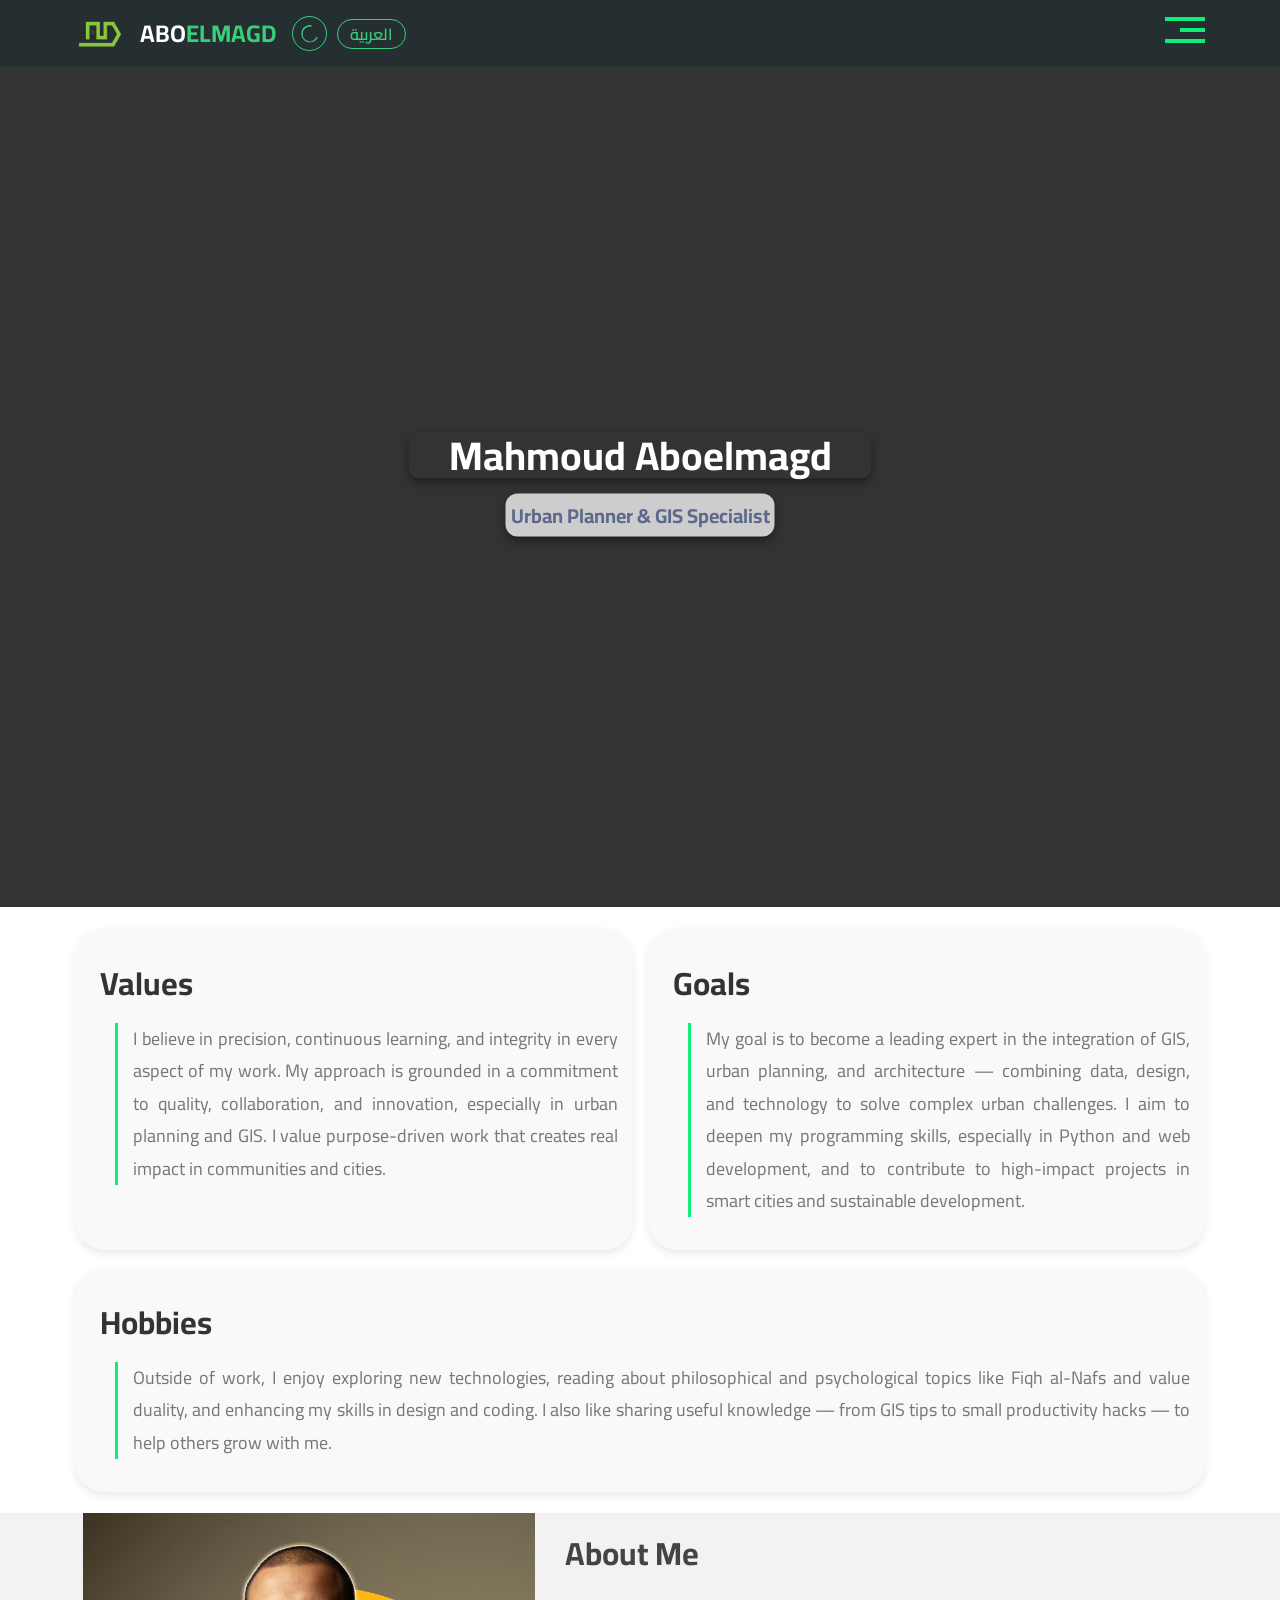
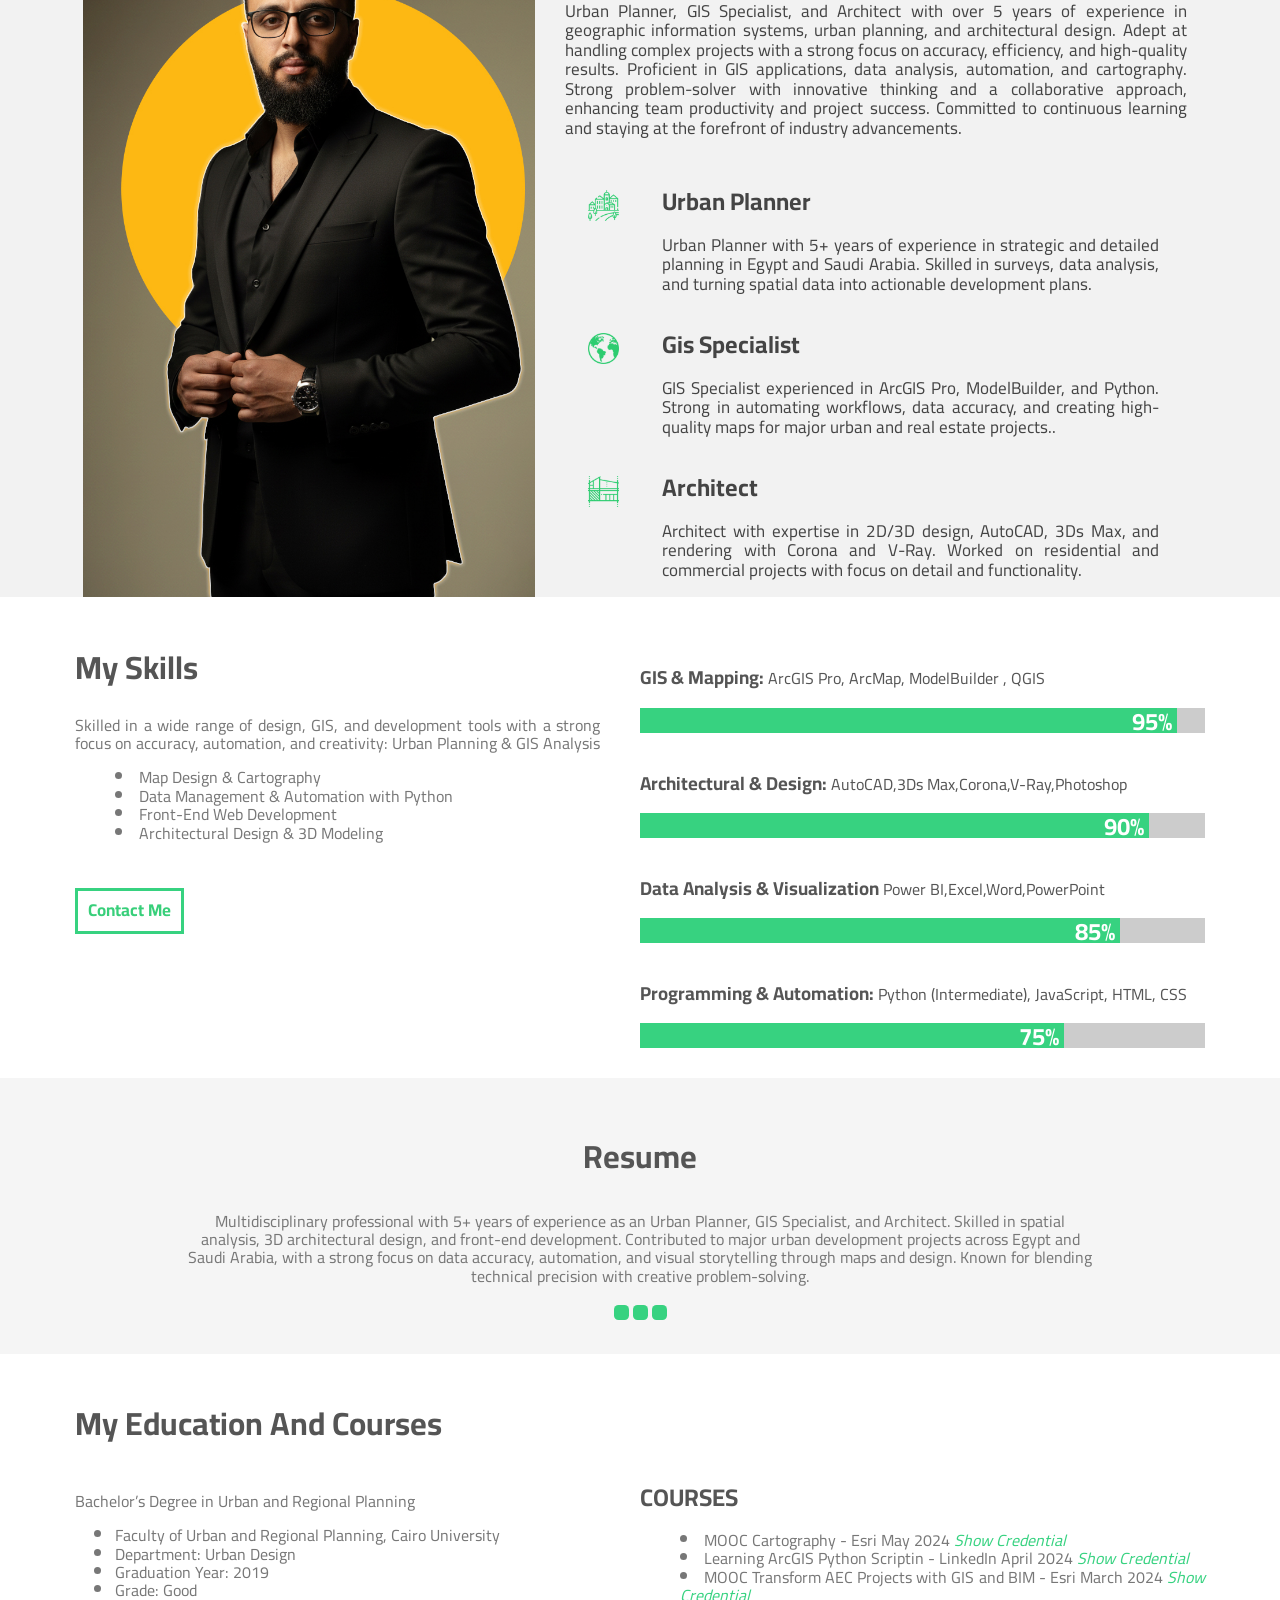
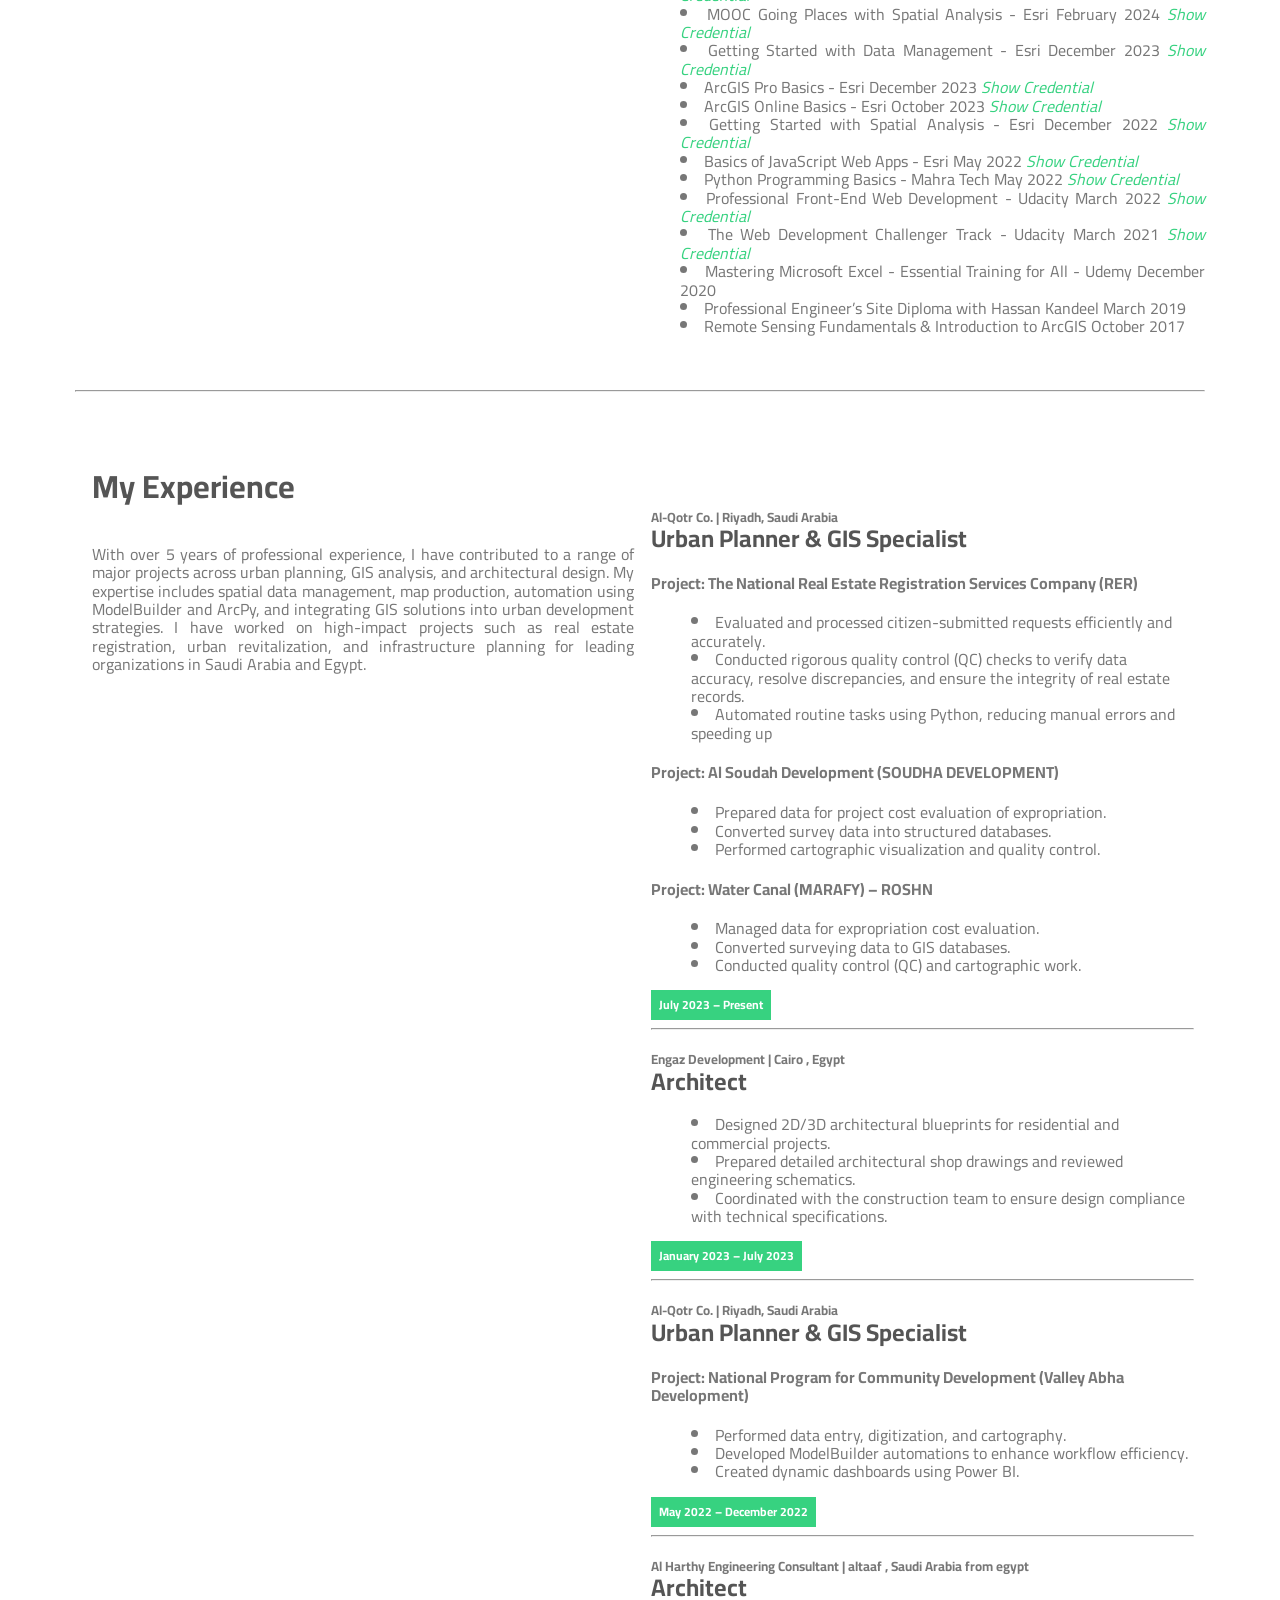
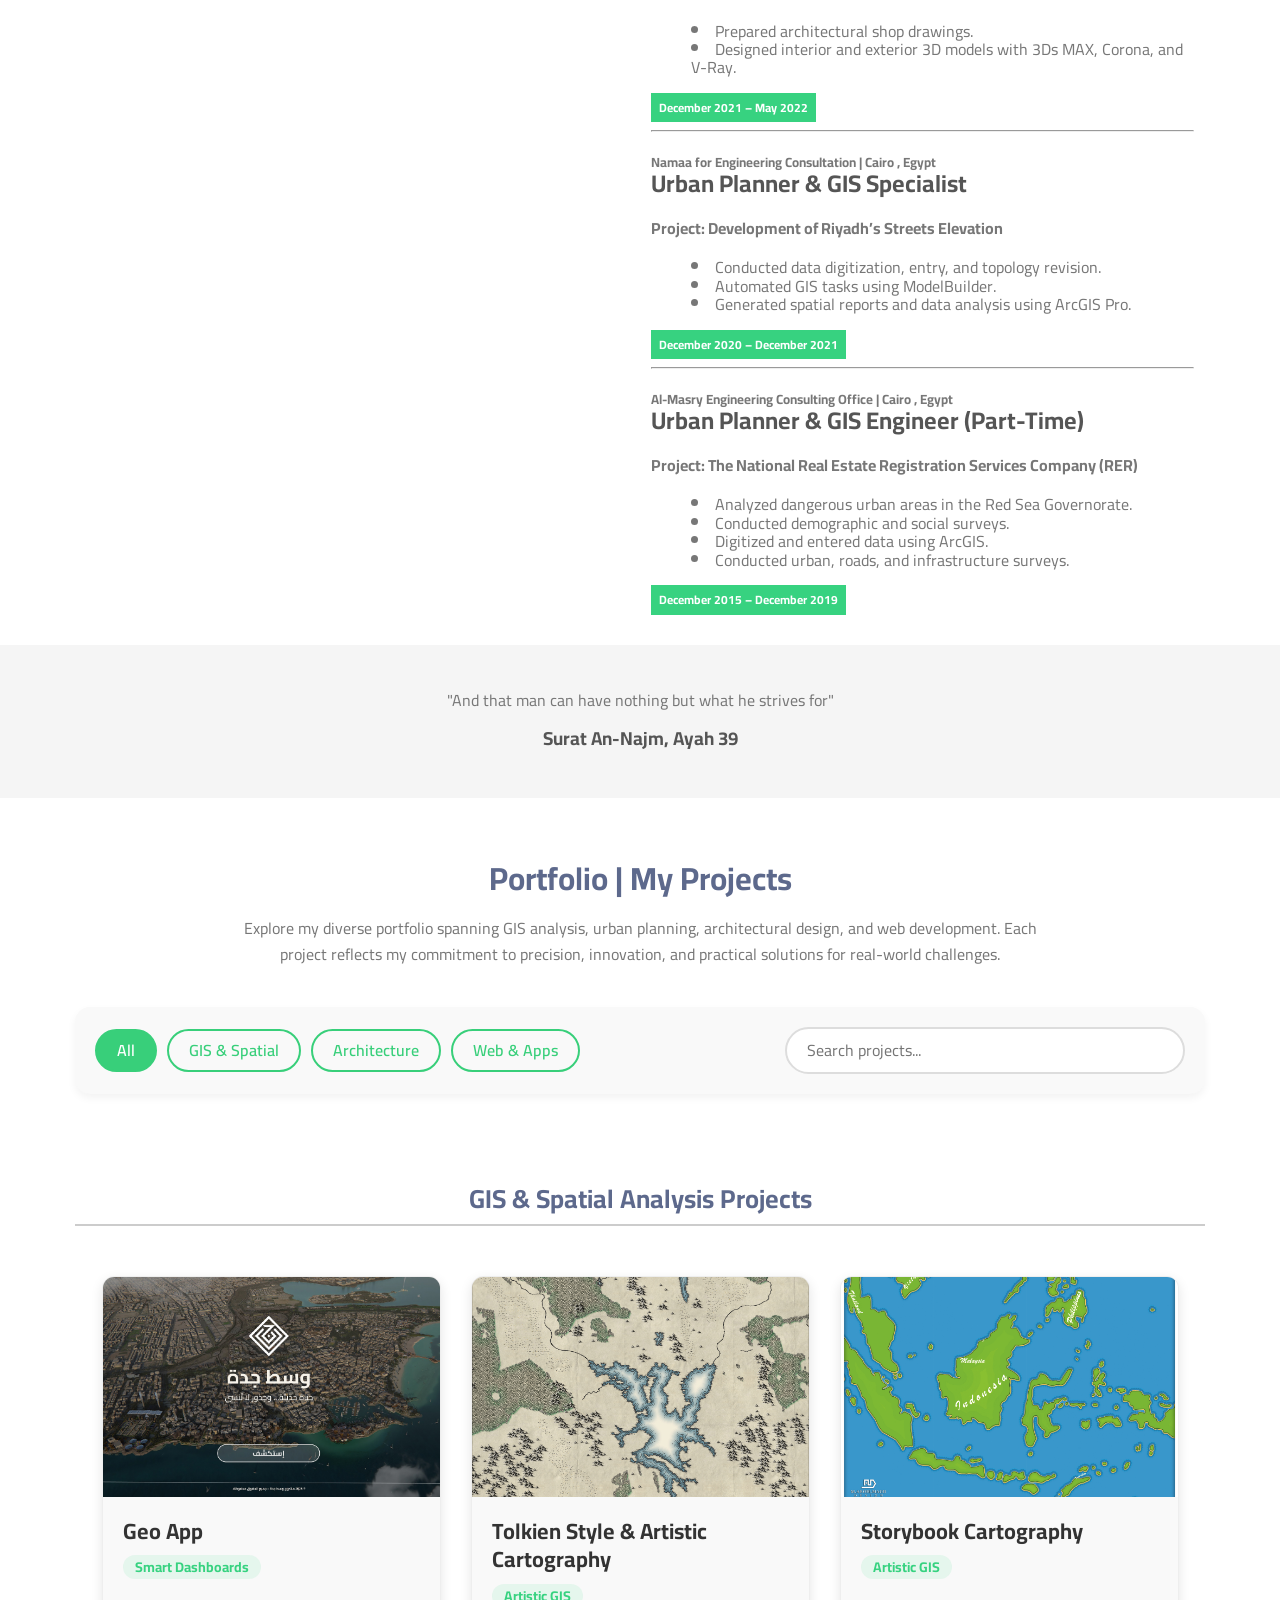
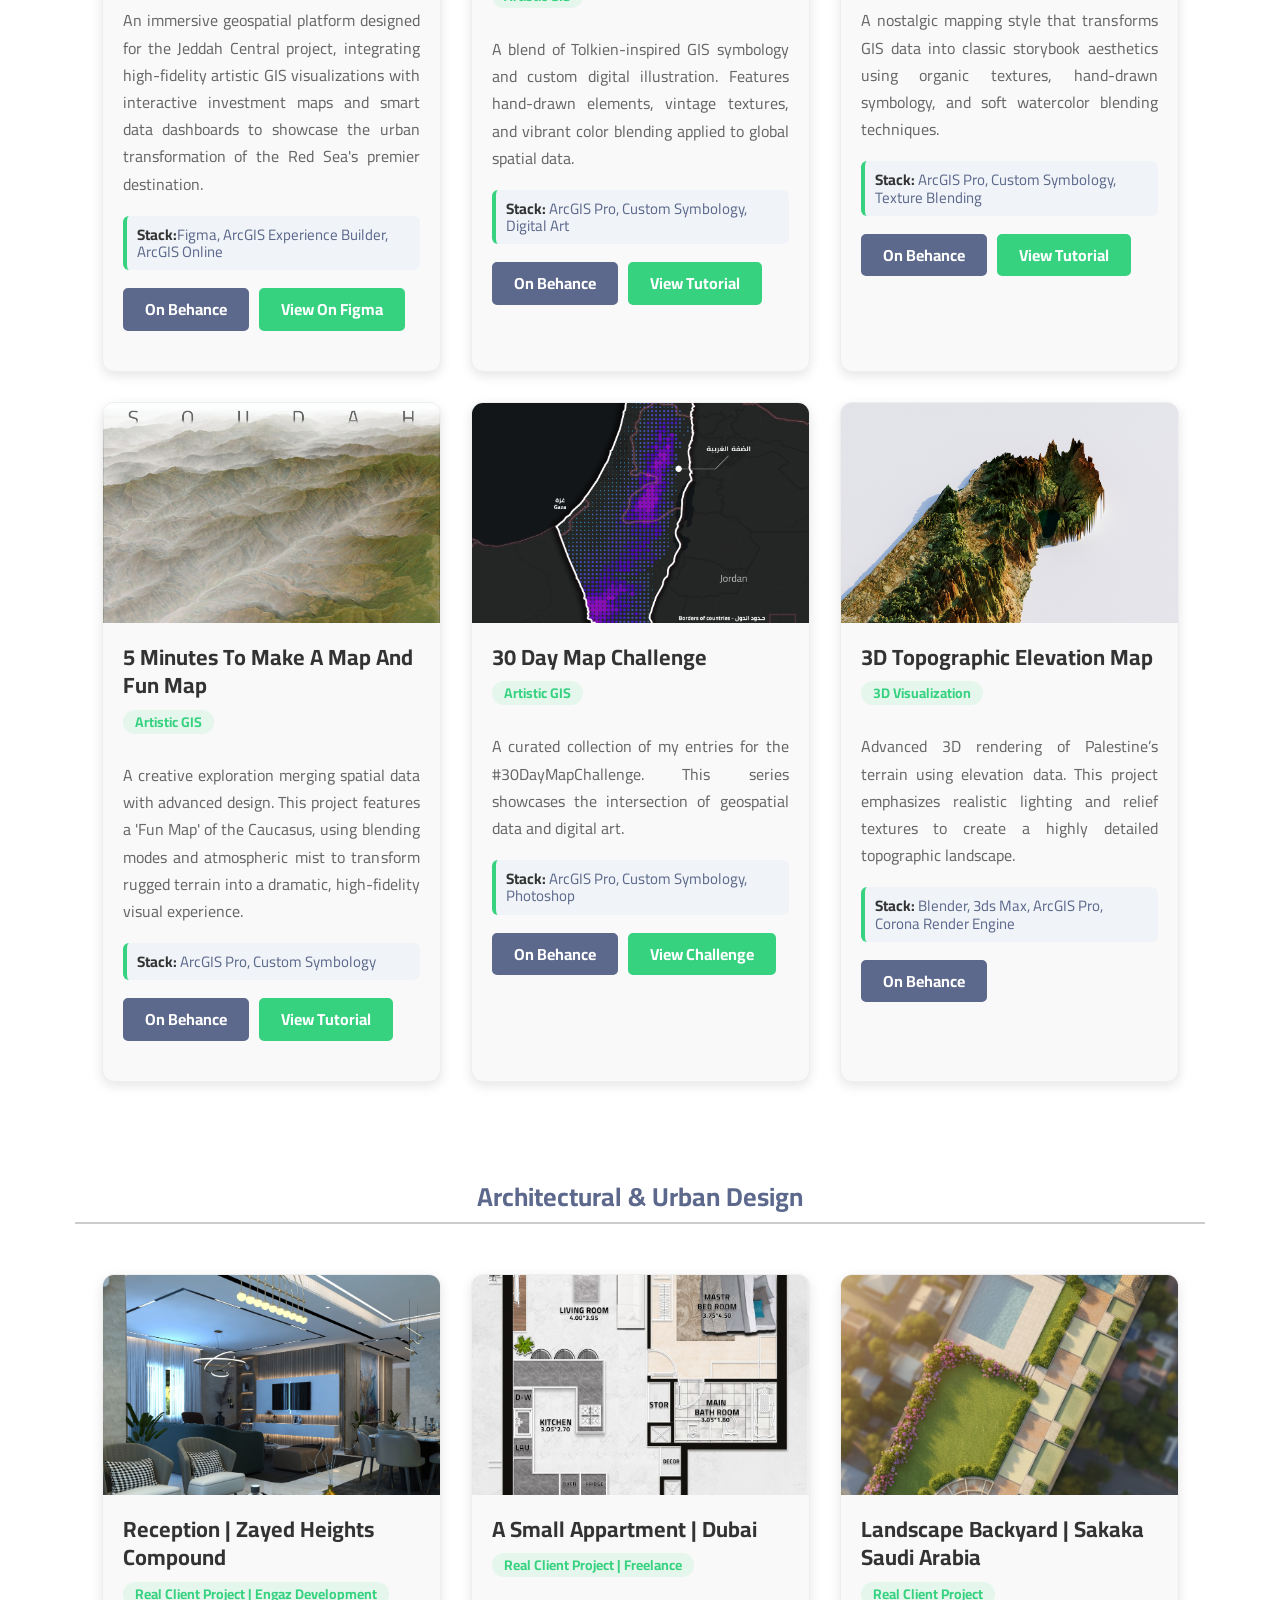
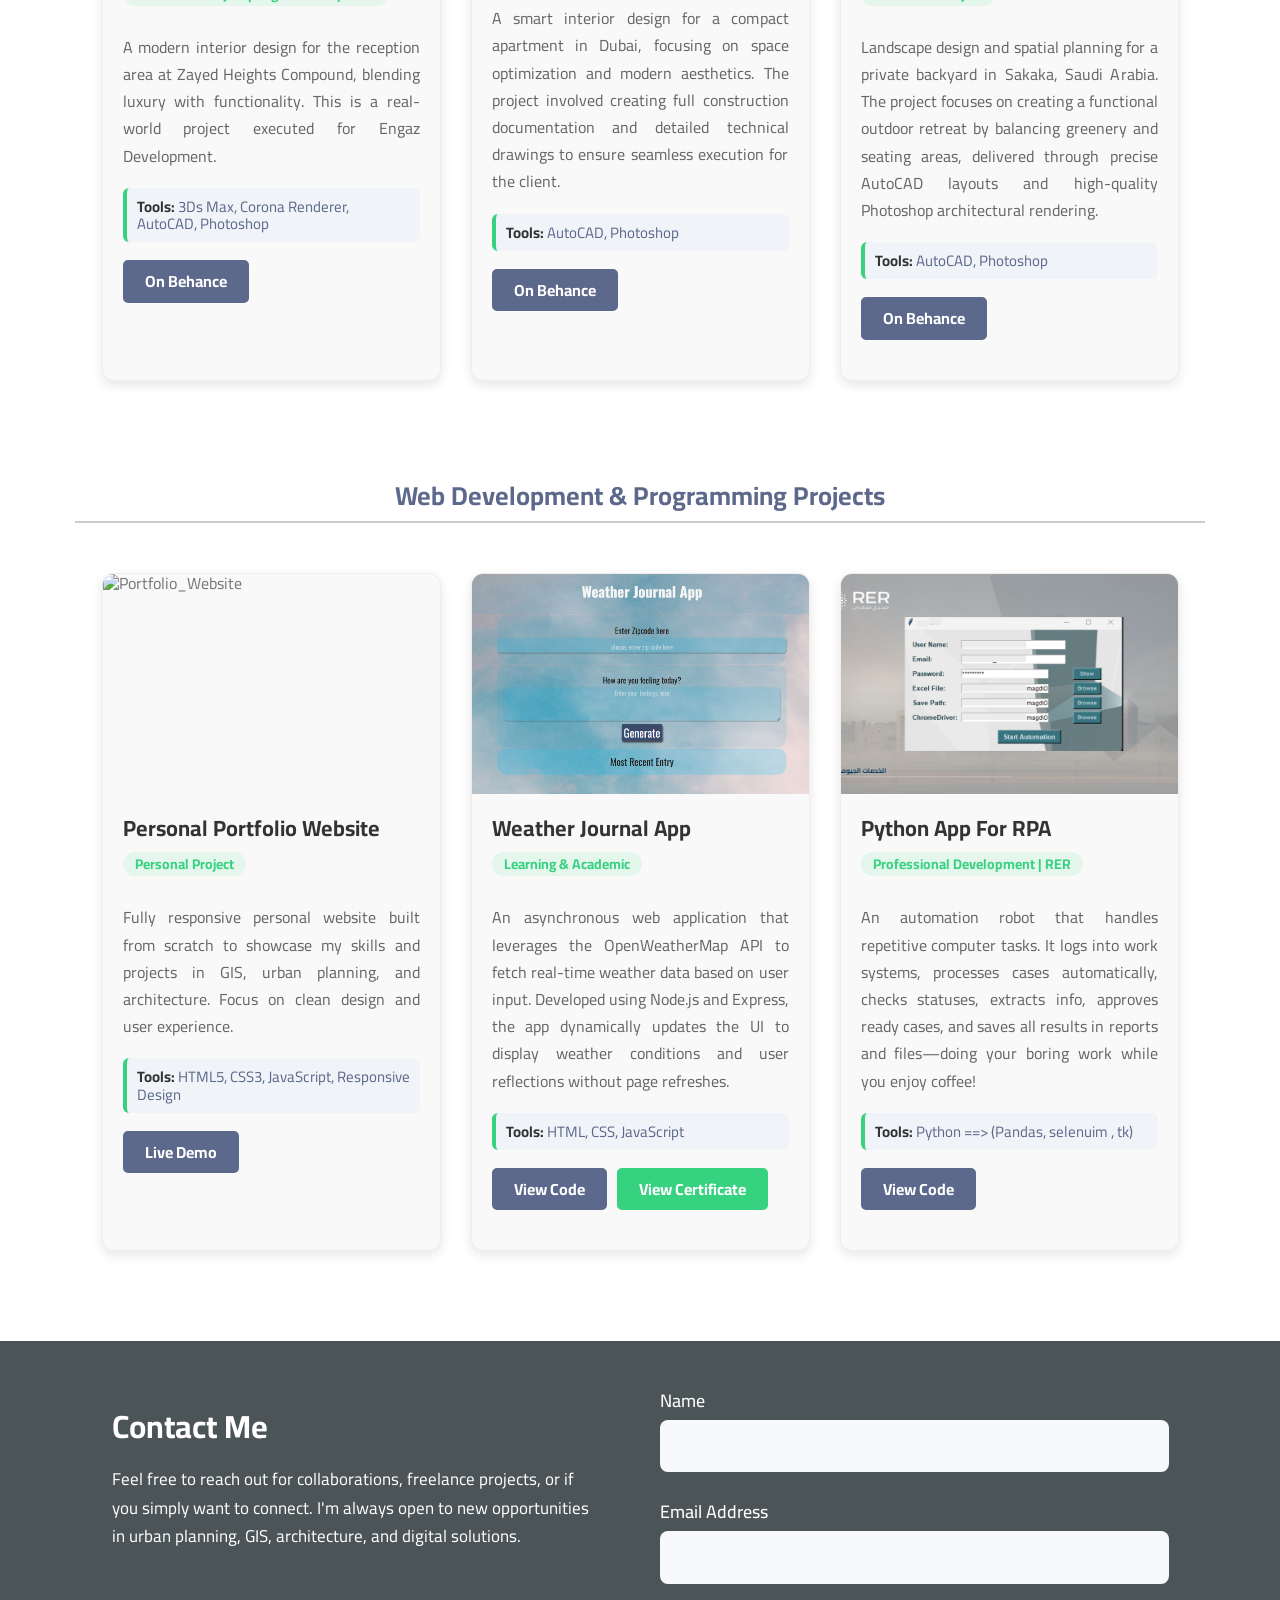
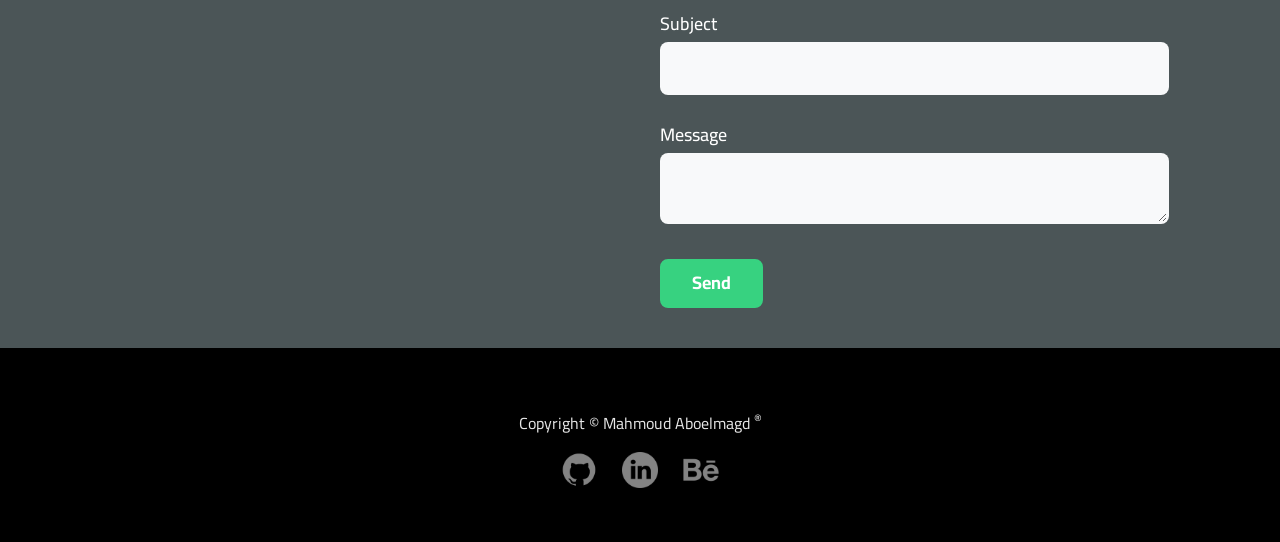
==== index.html @ 10f9064d "update Portfolio" ====
<!DOCTYPE html>
<html lang="en" dir="ltr">

<head>
    <meta charset="UTF-8">
    <meta name="viewport" content="width=device-width, initial-scale=1.0">
    <title>Mahmoud Aboelmagd | Urban Planner & GIS Specialist</title>
    <meta name="description"
        content="A personal portfolio for an Urban Planner, GIS Specialist, and Architect, specializing in automation and spatial analysis.">

    <link rel="stylesheet" href="css/normlize.css">
    <link rel="stylesheet" href="css/style.css">
    <link rel="stylesheet" href="css/responsive.css">
    <link rel="stylesheet" href="css/dark-mode.css">
    <link rel="preconnect" href="https://fonts.gstatic.com">
    <link href="https://fonts.googleapis.com/css2?family=Work+Sans:wght@200;300;400;500;600;700;800;900&display=swap"
        rel="stylesheet">
    <link rel="preconnect" href="https://fonts.googleapis.com">
    <link rel="preconnect" href="https://fonts.gstatic.com" crossorigin>
    <link href="https://fonts.googleapis.com/css2?family=Cairo:wght@200..1000&display=swap" rel="stylesheet">
    <meta property="og:type" content="website">
    <meta property="og:title" content="Mahmoud Aboelmagd | GIS & Urban Planning Portfolio">
    <meta property="og:url" content="https://aboelmagd1.github.io/Personal-Website/">
    <meta property="og:description"
        content="Explore Mahmoud Aboelmagd's portfolio in GIS, urban planning, and architectural design.">
    <meta property="og:image" content="https://lh3.googleusercontent.com/d/1JpFZgikKmfVuJiFbmFKC_5ySjVj7Y8e1">
    <meta property="twitter:card" content="summary_large_image">
    <meta property="twitter:image" content="https://lh3.googleusercontent.com/d/1qvQR4ukomlu9GnrbdYnbmPL4as1jDrlH">
    <link rel="icon" href="img/LODO01.ico" type="image/x-icon">

</head>

<body>
    <nav class="header">
        <div class="nav">
            <div class="container">
                <div class="first">
                    <img src="img/LODO01.png" alt="aboelmagd" loading="lazy">
                    <h2>abo<span>elmagd</span></h2>
                </div>
                <div class="secand">
                    <div class="icon">
                        <span></span>
                        <span></span>
                        <span></span>
                    </div>
                    <ul>
                        <li class="act"> <a class="act" href="#">home</a> </li>
                        <li><a href="#about1">about </a></li>
                        <li><a href="#skills1">skills</a></li>
                        <li><a href="#Education1">Education</a></li>
                        <li><a href="#portfolio1">portfolio</a></li>
                        <li><a href="#contact-me1">contact me</a></li>
                    </ul>


                </div>


            </div>

        </div>


        <div class="slider">
            <div class="container">
                <div class="slider-intro">
                    <div class="wight01">
                        <div>
                            <p>Mahmoud Aboelmagd</p>
                        </div>
                    </div>


                    <div class="wight">
                        <h1>Urban Planner &amp; GIS specialist</h1>
                    </div>

                </div>

            </div>
        </div>




    </nav>
    <div class="feature">
        <div class="container">
            <div class="values feat reveal">
                <h1>Values</h1>
                <p>I believe in precision, continuous learning, and integrity in every
                    aspect of my work. My approach is grounded in a commitment to quality, collaboration,
                    and innovation, especially in urban planning and GIS. I value purpose-driven work that creates
                    real impact in communities and cities.</p>
            </div>
            <div class="goals feat reveal">
                <h1>Goals</h1>
                <p>My goal is to become a leading expert in the integration of GIS, urban planning,
                    and architecture — combining data, design, and technology to solve complex urban
                    challenges. I aim to deepen my programming skills, especially in Python and web development, and to
                    contribute to high-impact projects in smart cities and sustainable development.</p>
            </div>
            <div class="hobbies feat reveal">
                <h1>Hobbies</h1>
                <p>Outside of work, I enjoy exploring new technologies, reading about philosophical
                    and psychological topics like Fiqh al-Nafs and value duality, and enhancing my skills
                    in design and coding. I also like sharing useful knowledge — from GIS tips to small
                    productivity hacks — to help others grow with me.</p>
            </div>
        </div>
    </div>



    </div>
    <div class="about" id="about1">
        <div class="container">
            <div class="my-img">
                <div class="imgscenter">

                </div>
            </div>
            <div class="info reveal">
                <div class="about-frist">

                    <h1>about me</h1>
                    <p>Urban Planner, GIS Specialist, and Architect with
                        over 5 years of experience in geographic information
                        systems, urban planning, and architectural design. Adept
                        at handling complex projects with a strong focus on accuracy,
                        efficiency, and high-quality results. Proficient in GIS applications, data analysis, automation,
                        and cartography. Strong problem-solver with innovative thinking and a collaborative approach,
                        enhancing team productivity and project success. Committed to continuous learning and staying at
                        the
                        forefront of industry advancements.</p>
                </div>
                <div class="about-secand">
                    <div class="web">
                        <div class="img">
                            <img src="img/urban.png" alt="test" loading="lazy">
                        </div>
                        <div class="text">
                            <h2>urban planner</h2>
                            <p>Urban Planner with 5+ years of experience in strategic and detailed planning in Egypt and
                                Saudi Arabia. Skilled in surveys, data analysis, and turning spatial data into
                                actionable development plans. </p>
                        </div>
                    </div>

                    <div class="graghic">
                        <div class="img">
                            <img src="img/web.png" alt="test" loading="lazy">
                        </div>
                        <div class="text">
                            <h2>Gis specialist</h2>
                            <p>GIS Specialist experienced in ArcGIS Pro, ModelBuilder, and Python. Strong in automating
                                workflows, data accuracy, and creating high-quality maps for major urban and real estate
                                projects.. </p>
                        </div>
                    </div>

                    <div class="Architect">
                        <div class="img">
                            <img src="img/Arch.png" alt="test" loading="lazy">
                        </div>
                        <div class="text">
                            <h2>Architect</h2>
                            <p>Architect with expertise in 2D/3D design, AutoCAD, 3Ds Max, and rendering with Corona and
                                V-Ray. Worked on residential and commercial projects with focus on detail and
                                functionality.</p>
                        </div>
                    </div>
                </div>


            </div>

        </div>

    </div>



    <div class="my-skills" id="skills1">
        <div class="container">
            <div class="my-skills-first reveal">
                <h1>my skills</h1>
                <p>Skilled in a wide range of design, GIS, and development tools with a strong focus on accuracy,
                    automation, and creativity:
                    Urban Planning & GIS Analysis
                </p>
                <ul>
                    <li>
                        Map Design & Cartography
                    </li>
                    <li>
                        Data Management & Automation with Python
                    </li>
                    <li>
                        Front-End Web Development
                    </li>

                    <li>
                        Architectural Design & 3D Modeling
                    </li>



                </ul>
                <button><a href="#contact-me1">contact me</a> </button>
            </div>
            <div class="my-skills-secand reveal">
                <h3>GIS & Mapping:
                    <span class="smallfont">
                        ArcGIS Pro, ArcMap, ModelBuilder , QGIS
                    </span>
                </h3>
                <div class="ArcGIS"><span><span>95&#37;&nbsp;</span></span> </div>
                <h3>Architectural & Design:
                    <span class="smallfont">
                        AutoCAD,3Ds Max,Corona,V-Ray,Photoshop
                    </span>
                </h3>
                <div class="Architectural"><span><span>90&#37;&nbsp;</span></span></div>
                <h3>Data Analysis & Visualization
                    <span class="smallfont">
                        Power BI,Excel,Word,PowerPoint
                    </span>


                </h3>
                <div class="Visualization"><span><span>85&#37;&nbsp;</span></span></div>
                <h3>Programming & Automation:
                    <span class="smallfont">
                        Python (Intermediate), JavaScript, HTML, CSS
                    </span>
                </h3>
                <div class="Programming"><span><span>75&#37;&nbsp;</span></span></div>
            </div>

        </div>

    </div>

    <div class="resume">
        <div class="container">

            <h1>Resume</h1>
            <p>Multidisciplinary professional with 5+ years of experience as an Urban Planner, GIS Specialist, and
                Architect. Skilled in spatial analysis, 3D architectural design, and front-end development. Contributed
                to major urban development projects across Egypt and Saudi Arabia, with a strong focus on data accuracy,
                automation, and visual storytelling through maps and design. Known for blending technical precision with
                creative problem-solving. </p>
            <div class="bol">
                <span></span>
                <span></span>
                <span></span>
            </div>



        </div>

    </div>

    <div class="educ" id="Education1">
        <div class="container">
            <div class="educ-first reveal">
                <h1>My Education and Courses</h1>
                <p>Bachelor’s Degree in Urban and Regional Planning


                <ul>
                    <li>

                        Faculty of Urban and Regional Planning, Cairo University
                    </li>
                    <li>
                        Department: Urban Design

                    </li>

                    <li>

                        Graduation Year: 2019
                    </li>
                    <li>

                        Grade: Good
                    </li>
                </ul>

                </p>

            </div>
            <div class="educ-secand reveal">
                <h2>COURSES</h2>
                <ul>
                    <li>
                        MOOC Cartography - Esri May 2024
                        <a href="https://www.esri.com/training/TrainingRecord/Certificate/aboelmagd1/651dc746baede864cefd04ac/-180"
                            target="_blank">Show Credential</a>
                    </li>
                    <li>
                        Learning ArcGIS Python Scriptin - LinkedIn April 2024
                        <a href="https://www.linkedin.com/learning/certificates/d6dd7065e2a1f539f6beb340c1e3e7b01b62a5194b65734739d4e1e21cf4cadd?lipi=urn%3Ali%3Apage%3Ad_flagship3_profile_view_base_certifications_details%3B0thyggDQTn6hZ2mOPWbK1Q%3D%3D"
                            target="_blank">Show Credential</a>
                    </li>
                    <li>
                        MOOC Transform AEC Projects with GIS and BIM - Esri March 2024
                        <a href="https://www.esri.com/training/TrainingRecord/Certificate/aboelmagd1/65743e9f1fc0186eb0b72a01/-180"
                            target="_blank">Show Credential</a>
                    </li>
                    <li>
                        MOOC Going Places with Spatial Analysis - Esri February 2024
                        <a href="https://www.esri.com/training/TrainingRecord/Certificate/aboelmagd1/656e2079c36d0005eedf915b/-180"
                            target="_blank">Show Credential</a>
                    </li>
                    <li>
                        Getting Started with Data Management - Esri December 2023
                        <a href="https://www.esri.com/training/TrainingRecord/Certificate/aboelmagd1/63939193f2cf13356526b2c6/-180"
                            target="_blank">Show Credential</a>
                    </li>


                    <li>
                        ArcGIS Pro Basics - Esri December 2023
                        <a href="https://www.esri.com/training/TrainingRecord/Certificate/aboelmagd1/6574bdcab423aa491cb7721a/-180"
                            target="_blank">Show Credential</a>
                    </li>
                    <li>
                        ArcGIS Online Basics - Esri October 2023
                        <a href="https://www.esri.com/training/TrainingRecord/Certificate/aboelmagd1/6393925cf2cf13356526bc86/-180"
                            target="_blank">Show Credential</a>
                    </li>
                    <li>
                        Getting Started with Spatial Analysis - Esri December 2022
                        <a href="https://www.esri.com/training/TrainingRecord/Certificate/aboelmagd1/6393925cf2cf13356526bc86/-180"
                            target="_blank">Show Credential</a>
                    </li>


                    <li>
                        Basics of JavaScript Web Apps - Esri May 2022
                        <a href="https://www.esri.com/training/TrainingRecord/Certificate/aboelmagd1/627f9e1efa91282cb187c84a/-180"
                            target="_blank">Show Credential</a>
                    </li>
                    <li>
                        Python Programming Basics - Mahra Tech May 2022
                        <a href="https://maharatech.gov.eg/mod/customcert/view.php?id=1737&downloadown=1"
                            target="_blank">Show Credential</a>
                    </li>
                    <li>
                        Professional Front-End Web Development - Udacity March 2022
                        <a href="https://www.udacity.com/certificate/7J2RR2AH" target="_blank">Show Credential</a>
                    </li>
                    <li>
                        The Web Development Challenger Track - Udacity March 2021
                        <a href="https://s3-us-west-2.amazonaws.com/udacity-printer/production/certificates/588458cc-279a-44a2-a67f-3b5403b124c1.pdf"
                            target="_blank">Show Credential</a>
                    </li>
                    <li>
                        Mastering Microsoft Excel - Essential Training for All - Udemy December 2020
                    </li>


                    <li>
                        Professional Engineer’s Site Diploma with Hassan Kandeel March 2019
                    </li>
                    <li>
                        Remote Sensing Fundamentals & Introduction to ArcGIS October 2017
                    </li>

                </ul>
            </div>

        </div>

    </div>

    <div class="line">
        <div class="container">
            <hr>
        </div>
    </div>
    <div class="exp">
        <div class="container">
            <div class="exp-first reveal">
                <h1>My Experience</h1>
                <p>With over 5 years of professional experience,
                    I have contributed to a range of major projects across urban planning, GIS analysis, and
                    architectural design.
                    My expertise includes spatial data management, map production, automation using ModelBuilder and
                    ArcPy,
                    and integrating GIS solutions into urban development strategies. I have worked on high-impact
                    projects such
                    as real estate registration, urban revitalization, and infrastructure planning for leading
                    organizations in Saudi
                    Arabia and Egypt. </p>
            </div>
            <div class="exp-secand reveal">
                <h5>Al-Qotr Co. | Riyadh, Saudi Arabia</h5>
                <h2>Urban Planner & GIS Specialist</h2>
                <h4>Project: The National Real Estate Registration Services Company (RER) </h4>
                <ul>
                    <li>
                        Evaluated and processed citizen-submitted requests efficiently and accurately.
                    </li>
                    <li>
                        Conducted rigorous quality control (QC) checks to verify data accuracy, resolve discrepancies,
                        and ensure the integrity of real estate records.
                    </li>
                    <li>
                        Automated routine tasks using Python, reducing manual errors and speeding up
                    </li>
                </ul>

                <h4>Project: Al Soudah Development (SOUDHA DEVELOPMENT) </h4>
                <ul>
                    <li>
                        Prepared data for project cost evaluation of expropriation.
                    </li>
                    <li>
                        Converted survey data into structured databases.
                    </li>
                    <li>
                        Performed cartographic visualization and quality control.
                    </li>
                </ul>
                <h4>Project: Water Canal (MARAFY) – ROSHN </h4>
                <ul>
                    <li>
                        Managed data for expropriation cost evaluation.
                    </li>
                    <li>
                        Converted surveying data to GIS databases.
                    </li>
                    <li>
                        Conducted quality control (QC) and cartographic work.
                    </li>
                </ul>
                <button>July 2023 – Present</button>


                <hr>
                <h5>Engaz Development | Cairo , Egypt</h5>
                <h2>Architect</h2>
                <ul>
                    <li>
                        Designed 2D/3D architectural blueprints for residential and commercial projects.
                    </li>
                    <li>
                        Prepared detailed architectural shop drawings and reviewed engineering schematics.
                    </li>
                    <li>
                        Coordinated with the construction team to ensure design compliance with technical
                        specifications.
                    </li>
                </ul>

                <button>January 2023 – July 2023</button>
                <hr>

                <h5>Al-Qotr Co. | Riyadh, Saudi Arabia</h5>
                <h2>Urban Planner & GIS Specialist</h2>
                <h4>Project: National Program for Community Development (Valley Abha Development) </h4>
                <ul>
                    <li>
                        Performed data entry, digitization, and cartography.
                    </li>
                    <li>

                        Developed ModelBuilder automations to enhance workflow efficiency.
                    </li>
                    <li>
                        Created dynamic dashboards using Power BI.
                    </li>
                </ul>

                <button>May 2022 – December 2022</button>
                <hr>

                <h5>Al Harthy Engineering Consultant | altaaf , Saudi Arabia from egypt</h5>
                <h2>Architect</h2>
                <ul>
                    <li>
                        Prepared architectural shop drawings.
                    </li>
                    <li>
                        Designed interior and exterior 3D models with 3Ds MAX, Corona, and V-Ray.
                    </li>
                </ul>
                <button>December 2021 – May 2022</button>
                <hr>

                <h5>Namaa for Engineering Consultation | Cairo , Egypt</h5>
                <h2>Urban Planner & GIS Specialist</h2>
                <h4>Project: Development of Riyadh’s Streets Elevation </h4>
                <ul>
                    <li>
                        Conducted data digitization, entry, and topology revision.
                    </li>
                    <li>
                        Automated GIS tasks using ModelBuilder.
                    </li>
                    <li>
                        Generated spatial reports and data analysis using ArcGIS Pro.
                    </li>
                </ul>
                <button>December 2020 – December 2021</button>
                <hr>

                <h5>Al-Masry Engineering Consulting Office | Cairo , Egypt</h5>
                <h2>Urban Planner & GIS Engineer (Part-Time)</h2>
                <h4>Project: The National Real Estate Registration Services Company (RER) </h4>
                <ul>
                    <li>
                        Analyzed dangerous urban areas in the Red Sea Governorate.
                    </li>
                    <li>
                        Conducted demographic and social surveys.
                    </li>
                    <li>
                        Digitized and entered data using ArcGIS.
                    </li>
                    <li>
                        Conducted urban, roads, and infrastructure surveys.
                    </li>
                </ul>

                <button>December 2015 – December 2019</button>
            </div>

        </div>

    </div>

    <div class="comment">
        <div class="container">


            <p>"And that man can have nothing but what he strives for"
            </p>
            <h3>Surat An-Najm, Ayah 39</h3>
        </div>

    </div>

    <div class="port" id="portfolio1">
        <div class="container">
            <h1>Portfolio | My Projects</h1>
            <p>
                Explore my diverse portfolio spanning GIS analysis, urban planning, architectural design, and web
                development.
                Each project reflects my commitment to precision, innovation, and practical solutions for real-world
                challenges.
            </p>

            <div class="portfolio-controls">
                <div class="portfolio-filters">
                    <button class="filter-btn active" data-filter="all">All</button>
                    <button class="filter-btn" data-filter="gis">GIS & Spatial</button>
                    <button class="filter-btn" data-filter="arch">Architecture</button>
                    <button class="filter-btn" data-filter="web">Web & Apps</button>
                </div>
                <div class="portfolio-search">
                    <input type="text" id="projectSearch" placeholder="Search projects...">
                </div>
            </div>

            <h2 class="category-title">GIS & Spatial Analysis Projects</h2>
            <div class="port-grid">
                <div class="project-card" data-category="gis">
                    <img src="img/porto/Geoapp.jpg" alt="Geo_App" loading="lazy">
                    <div class="card-details">
                        <h3>Geo App</h3>
                        <span class="project-status">Smart Dashboards</span>
                        <p>An immersive geospatial platform designed for the Jeddah Central project, integrating
                            high-fidelity artistic GIS visualizations with interactive investment maps and smart data
                            dashboards to showcase the urban transformation of the Red Sea's premier destination.</p>
                        <div class="tools-used"><strong>Stack:</strong>Figma, ArcGIS Experience Builder, ArcGIS Online
                        </div>
                        <div class="project-links">
                            <a href="https://www.behance.net/gallery/240662031/Geo-App" class="project-link secondary"
                                target="_blank">On Behance</a>
                            <a href="https://www.figma.com/design/KrF1KD2eEVPZfj11l6WZVD/Geo-app?node-id=0-1&t=C7Aj1Ao62DKMOtJ0-1"
                                class="project-link" target="_blank">View On Figma</a>
                        </div>
                    </div>
                </div>

                <div class="project-card" data-category="gis">
                    <img src="img/porto/Tolkien.jpg" alt="Tolkien Style Maps in a GIS" loading="lazy">
                    <div class="card-details">
                        <h3>Tolkien Style & Artistic Cartography</h3>
                        <span class="project-status">Artistic GIS</span>
                        <p>A blend of Tolkien-inspired GIS symbology and custom digital illustration. Features
                            hand-drawn elements, vintage textures, and vibrant color blending applied to global spatial
                            data.</p>
                        <div class="tools-used"><strong>Stack:</strong> ArcGIS Pro, Custom Symbology, Digital Art</div>
                        <div class="project-links">
                            <a href="https://www.behance.net/gallery/240581163/Tolkien-Style-Artistic-Cartography"
                                class="project-link secondary" target="_blank">On Behance</a>
                            <a href="https://www.youtube.com/watch?v=sy3Rerl05yg" class="project-link"
                                target="_blank">View Tutorial</a>
                        </div>
                    </div>
                </div>

                <div class="project-card" data-category="gis">
                    <img src="img/porto/Storybook.jpg" alt="Storybook Cartography" loading="lazy">
                    <div class="card-details">
                        <h3>Storybook Cartography</h3>
                        <span class="project-status">Artistic GIS</span>
                        <p>A nostalgic mapping style that transforms GIS data into classic storybook aesthetics using
                            organic textures, hand-drawn symbology, and soft watercolor blending techniques.</p>
                        <div class="tools-used"><strong>Stack:</strong> ArcGIS Pro, Custom Symbology, Texture Blending
                        </div>
                        <div class="project-links">
                            <a href="https://www.behance.net/gallery/190071769/Storybook-Cartography"
                                class="project-link secondary" target="_blank">On Behance</a>
                            <a href="https://www.youtube.com/watch?v=iQCzciQ1D0g" class="project-link"
                                target="_blank">View Tutorial</a>
                        </div>
                    </div>
                </div>


                <div class="project-card" data-category="gis">
                    <img src="img/porto/5 Minutes.jpg" alt="5 Minutes to Make a Map!" loading="lazy">
                    <div class="card-details">
                        <h3>5 Minutes to Make a Map and Fun Map</h3>
                        <span class="project-status">Artistic GIS</span>
                        <p>A creative exploration merging spatial data with advanced design. This project features a
                            'Fun Map' of the Caucasus, using blending modes and atmospheric mist to transform rugged
                            terrain into a dramatic, high-fidelity visual experience.</p>
                        <div class="tools-used"><strong>Stack:</strong> ArcGIS Pro, Custom Symbology</div>
                        <div class="project-links">
                            <a href="https://www.behance.net/gallery/240632175/5-Minutes-to-Make-a-Map"
                                class="project-link secondary" target="_blank">On Behance</a>
                            <a href="https://www.youtube.com/watch?v=AJ26PcjU7YM" class="project-link"
                                target="_blank">View Tutorial</a>
                        </div>
                    </div>
                </div>



                <div class="project-card" data-category="gis">
                    <img src="img/porto/30DayMapChallenge.jpg" alt="30DayMapChallenge" loading="lazy">
                    <div class="card-details">
                        <h3>30 Day Map Challenge</h3>
                        <span class="project-status">Artistic GIS</span>
                        <p>A curated collection of my entries for the #30DayMapChallenge. This series showcases the
                            intersection of geospatial data and digital art.</p>
                        <div class="tools-used"><strong>Stack:</strong> ArcGIS Pro, Custom Symbology, Photoshop</div>
                        <div class="project-links">
                            <a href="https://www.behance.net/gallery/240633069/30-Day-Map-Challenge"
                                class="project-link secondary" target="_blank">On Behance</a>
                            <a href="https://30daymapchallenge.com/" class="project-link" target="_blank">View
                                Challenge</a>
                        </div>
                    </div>
                </div>




                <div class="project-card" data-category="gis">
                    <img src="img/porto/3D.jpg" alt="3D Topographic Elevation Map" loading="lazy">
                    <div class="card-details">
                        <h3>3D Topographic Elevation Map</h3>
                        <span class="project-status">3D Visualization</span>
                        <p>Advanced 3D rendering of Palestine’s terrain using elevation data. This project emphasizes
                            realistic lighting and relief textures to create a highly detailed topographic landscape.
                        </p>
                        <div class="tools-used"><strong>Stack:</strong> Blender, 3ds Max, ArcGIS Pro, Corona Render
                            Engine</div>
                        <div class="project-links">
                            <a href="https://www.behance.net/gallery/187699719/3ds-map-for-palestine-elevation"
                                class="project-link secondary" target="_blank">On Behance</a>
                        </div>
                    </div>
                </div>
            </div>

            <h2 class="category-title">Architectural & Urban Design</h2>
            <div class="port-grid">
                <div class="project-card" data-category="arch">
                    <img src="img/porto/Reception Zayed Heights Compound.jpg" alt="Reception Zayed Heights Compound"
                        loading="lazy">
                    <div class="card-details">
                        <h3>Reception | Zayed Heights Compound</h3>
                        <span class="project-status">Real Client Project | Engaz Development</span>
                        <p>A modern interior design for the reception area at Zayed Heights Compound, blending luxury
                            with functionality. This is a real-world project executed for Engaz Development.</p>
                        <div class="tools-used"><strong>Tools:</strong> 3Ds Max, Corona Renderer, AutoCAD, Photoshop
                        </div>
                        <div class="project-links">
                            <a href="https://www.behance.net/gallery/170501325/reception-Zayed-Heights-Compound"
                                class="project-link secondary" target="_blank">On Behance</a>

                        </div>
                    </div>
                </div>

                <div class="project-card" data-category="arch">
                    <img src="img/porto/A small Appartment Dubai.jpg" alt="A small Appartment | Dubai" loading="lazy">
                    <div class="card-details">
                        <h3>A small Appartment | Dubai</h3>
                        <span class="project-status">Real Client Project | Freelance</span>
                        <p>A smart interior design for a compact apartment in Dubai, focusing on space optimization and
                            modern aesthetics. The project involved creating full construction documentation and
                            detailed technical drawings to ensure seamless execution for the client.</p>
                        <div class="tools-used"><strong>Tools:</strong> AutoCAD, Photoshop</div>
                        <div class="project-links">
                            <a href="https://www.behance.net/gallery/184219481/small-appartment-Dubai"
                                class="project-link secondary" target="_blank">On Behance</a>
                        </div>
                    </div>
                </div>

                <div class="project-card" data-category="arch">
                    <img src="img/porto/landscape backyard.png" alt="landscape backyard" loading="lazy">
                    <div class="card-details">
                        <h3>Landscape Backyard | sakaka saudi arabia</h3>
                        <span class="project-status">Real Client Project</span>
                        <p>Landscape design and spatial planning for a private backyard in Sakaka, Saudi Arabia. The
                            project focuses on creating a functional outdoor retreat by balancing greenery and seating
                            areas, delivered through precise AutoCAD layouts and high-quality Photoshop architectural
                            rendering.</p>
                        <div class="tools-used"><strong>Tools:</strong> AutoCAD, Photoshop</div>
                        <div class="project-links">

                            <a href="https://www.behance.net/gallery/148466153/landscape-backyard"
                                class="project-link secondary" target="_blank">On Behance</a>
                        </div>
                    </div>
                </div>
            </div>

            <h2 class="category-title">Web Development & Programming Projects</h2>
            <div class="port-grid">
                <div class="project-card" data-category="web">
                    <img src="https://lh3.googleusercontent.com/d/1hxrhc4p-MBcgLT3f0AS-kunLmGGr1QIN"
                        alt="Portfolio_Website" loading="lazy">
                    <div class="card-details">
                        <h3>Personal Portfolio Website</h3>
                        <span class="project-status">Personal Project</span>
                        <p>Fully responsive personal website built from scratch to showcase my skills and projects in
                            GIS, urban planning, and architecture. Focus on clean design and user experience.</p>
                        <div class="tools-used"><strong>Tools:</strong> HTML5, CSS3, JavaScript, Responsive Design</div>
                        <div class="project-links">
                            <a href="https://aboelmagd1.github.io/Personal-Website/" class="project-link secondary"
                                target="_blank">Live Demo</a>
                            <!-- <a href="https://github.com/aboelmagd1/Personal-Website" class="project-link" target="_blank">View Code</a> -->
                        </div>
                    </div>
                </div>

                <div class="project-card" data-category="web">
                    <img src="img/porto/Weather Journal App.png" alt="Weather Journal App" loading="lazy">
                    <div class="card-details">
                        <h3>Weather Journal App</h3>
                        <span class="project-status">Learning & Academic</span>
                        <p>An asynchronous web application that leverages the OpenWeatherMap API to fetch real-time
                            weather data based on user input. Developed using Node.js and Express, the app dynamically
                            updates the UI to display weather conditions and user reflections without page refreshes.
                        </p>
                        <div class="tools-used"><strong>Tools:</strong> HTML, CSS, JavaScript</div>
                        <div class="project-links">
                            <a href="https://github.com/aboelmagd1/FWD-weather-journal-app"
                                class="project-link secondary" target="_blank">View Code</a>
                            <a href="https://www.udacity.com/certificate/e/b0ae997c-8445-11ec-a4f3-43126b44ea05"
                                class="project-link" target="_blank">View Certificate</a>
                        </div>
                    </div>
                </div>

                <div class="project-card" data-category="web">
                    <img src="img/porto/RPA.jpg" alt="RPA" loading="lazy">
                    <div class="card-details">
                        <h3>Python App for RPA</h3>
                        <span class="project-status">Professional Development | RER</span>
                        <p>An automation robot that handles repetitive computer tasks. It logs into work systems,
                            processes cases automatically, checks statuses, extracts info, approves ready cases, and
                            saves all results in reports and files—doing your boring work while you enjoy coffee!</p>
                        <div class="tools-used"><strong>Tools:</strong> Python ==> (Pandas, selenuim , tk)</div>
                        <div class="project-links">
                            <a href="https://github.com/aboelmagd1/Python-App-for-RPA" class="project-link secondary"
                                target="_blank">View Code</a>
                            <!-- <a href="https://github.com/aboelmagd1" class="project-link" target="_blank">GitHub Profile</a> -->
                        </div>
                    </div>
                </div>
            </div>

            <!-- <h2 class="category-title">Major Project Contributions</h2>
            <div class="port-grid">
                <div class="project-card">
                    <img src="https://images.unsplash.com/photo-1586771107445-d3ca888129fc?ixlib=rb-4.0.3&auto=format&fit=crop&w=800&q=80" alt="Real Estate Registration Project">
                    <div class="card-details">
                        <h3>National Real Estate Registration (RER)</h3>
                        <span class="project-status">Professional Experience</span>
                        <p>Key contributor to Saudi Arabia's national real estate registration initiative, responsible for data quality control, process automation, and cartographic outputs for property registration.</p>
                        <div class="tools-used"><strong>Role:</strong> GIS Specialist & Urban Planner</div>
                        <div class="project-links">
                            <a href="https://www.linkedin.com/in/mahmoud-aboelmagd/details/experience/" class="project-link" target="_blank">Experience Details</a>
                        </div>
                    </div>
                </div>

                <div class="project-card">
                    <img src="https://images.unsplash.com/photo-1542744095-fcf48d80b0fd?ixlib=rb-4.0.3&auto=format&fit=crop&w=800&q=80" alt="Urban Development Project">
                    <div class="card-details">
                        <h3>Al Soudah Development Project</h3>
                        <span class="project-status">Professional Experience</span>
                        <p>Contributed to urban development planning in the Al Soudah region, including data preparation for expropriation evaluation, survey data conversion, and quality control processes.</p>
                        <div class="tools-used"><strong>Role:</strong> GIS Specialist & Data Analyst</div>
                        <div class="project-links">
                            <a href="https://www.linkedin.com/in/mahmoud-aboelmagd/details/experience/" class="project-link" target="_blank">Project Details</a>
                        </div>
                    </div>
                </div>

                <div class="project-card">
                    <img src="https://images.unsplash.com/photo-1544620347-c4fd4a3d5957?ixlib=rb-4.0.3&auto=format&fit=crop&w=800&q=80" alt="Community Development Program">
                    <div class="card-details">
                        <h3>Community Development Programs</h3>
                        <span class="project-status">Professional Experience</span>
                        <p>Worked on national community development programs including urban surveys, demographic analysis, and GIS automation to support sustainable urban growth initiatives.</p>
                        <div class="tools-used"><strong>Role:</strong> Urban Planner & GIS Engineer</div>
                        <div class="project-links">
                            <a href="https://www.linkedin.com/in/mahmoud-aboelmagd/details/experience/" class="project-link" target="_blank">View Experience</a>
                        </div>
                    </div>
                </div>
            </div> -->
        </div>
    </div>





    <div class="con" id="contact-me1">
        <div class="container">
            <div class="con-one">
                <h2>contact me</h2>
                <p>Feel free to reach out for collaborations, freelance projects, or if you simply want to connect.
                    I'm always open to new opportunities in urban planning, GIS, architecture, and digital solutions.
                </p>
            </div>
            <div class="con-form">
                <form action="https://formspree.io/f/mnndknvo" method="POST">

                    <label for="name">Name</label>
                    <input type="text" id="name" name="name" required>

                    <label for="email">Email Address</label>
                    <input type="email" id="email" name="email" required>


                    <label for="subject">Subject</label>
                    <input type="text" id="subject" name="subject" required>

                    <label for="name">message</label>
                    <textarea type="text" id="message" name="message" required> </textarea>

                    <button type="submit">Send</button>
                </form>

            </div>


        </div>
    </div>
    <div class="footer">
        <div class="container">
            <p>Copyright © Mahmoud Aboelmagd <sup>&reg;</sup></p>

            <div class="footer-social">
                <ul>
                    <li>
                        <a href="https://github.com/aboelmagd1" target="_blank">
                            <img src="img/github.png" alt="github" loading="lazy">
                        </a>
                    </li>
                    <li>
                        <a href="https://www.linkedin.com/in/mahmoud-aboelmagd/" target="_blank">
                            <img src="img/linkedin.png" alt="linkedin" loading="lazy">
                        </a>
                    </li>
                    <li>
                        <a href="https://www.behance.net/mahmoudaboelmagd" target="_blank">
                            <img src="img/behance.png" alt="Behance">
                        </a>
                    </li>
                </ul>
            </div>
        </div>
    </div>
    <script src="js/filter.js"></script>
    <script src="js/main.js"></script>
</body>

</html>
---- css/normlize.css ----
/*! normalize.css v8.0.1 | MIT License | github.com/necolas/normalize.css */

/* Document
   ========================================================================== */

/**
 * 1. Correct the line height in all browsers.
 * 2. Prevent adjustments of font size after orientation changes in iOS.
 */

 html {
    line-height: 1.15; /* 1 */
    -webkit-text-size-adjust: 100%; /* 2 */
  }
  
  /* Sections
     ========================================================================== */
  
  /**
   * Remove the margin in all browsers.
   */
  
  body {
    margin: 0;
  }
  
  /**
   * Render the `main` element consistently in IE.
   */
  
  main {
    display: block;
  }
  
  /**
   * Correct the font size and margin on `h1` elements within `section` and
   * `article` contexts in Chrome, Firefox, and Safari.
   */
  
  h1 {
    font-size: 2em;
    margin: 0.67em 0;
  }
  
  /* Grouping content
     ========================================================================== */
  
  /**
   * 1. Add the correct box sizing in Firefox.
   * 2. Show the overflow in Edge and IE.
   */
  
  hr {
    box-sizing: content-box; /* 1 */
    height: 0; /* 1 */
    overflow: visible; /* 2 */
  }
  
  /**
   * 1. Correct the inheritance and scaling of font size in all browsers.
   * 2. Correct the odd `em` font sizing in all browsers.
   */
  
  pre {
    font-family: monospace, monospace; /* 1 */
    font-size: 1em; /* 2 */
  }
  
  /* Text-level semantics
     ========================================================================== */
  
  /**
   * Remove the gray background on active links in IE 10.
   */
  
  a {
    background-color: transparent;
  }
  
  /**
   * 1. Remove the bottom border in Chrome 57-
   * 2. Add the correct text decoration in Chrome, Edge, IE, Opera, and Safari.
   */
  
  abbr[title] {
    border-bottom: none; /* 1 */
    text-decoration: underline; /* 2 */
    text-decoration: underline dotted; /* 2 */
  }
  
  /**
   * Add the correct font weight in Chrome, Edge, and Safari.
   */
  
  b,
  strong {
    font-weight: bolder;
  }
  
  /**
   * 1. Correct the inheritance and scaling of font size in all browsers.
   * 2. Correct the odd `em` font sizing in all browsers.
   */
  
  code,
  kbd,
  samp {
    font-family: monospace, monospace; /* 1 */
    font-size: 1em; /* 2 */
  }
  
  /**
   * Add the correct font size in all browsers.
   */
  
  small {
    font-size: 80%;
  }
  
  /**
   * Prevent `sub` and `sup` elements from affecting the line height in
   * all browsers.
   */
  
  sub,
  sup {
    font-size: 75%;
    line-height: 0;
    position: relative;
    vertical-align: baseline;
  }
  
  sub {
    bottom: -0.25em;
  }
  
  sup {
    top: -0.5em;
  }
  
  /* Embedded content
     ========================================================================== */
  
  /**
   * Remove the border on images inside links in IE 10.
   */
  
  img {
    border-style: none;
  }
  
  /* Forms
     ========================================================================== */
  
  /**
   * 1. Change the font styles in all browsers.
   * 2. Remove the margin in Firefox and Safari.
   */
  
  button,
  input,
  optgroup,
  select,
  textarea {
    font-family: inherit; /* 1 */
    font-size: 100%; /* 1 */
    line-height: 1.15; /* 1 */
    margin: 0; /* 2 */
  }
  
  /**
   * Show the overflow in IE.
   * 1. Show the overflow in Edge.
   */
  
  button,
  input { /* 1 */
    overflow: visible;
  }
  
  /**
   * Remove the inheritance of text transform in Edge, Firefox, and IE.
   * 1. Remove the inheritance of text transform in Firefox.
   */
  
  button,
  select { /* 1 */
    text-transform: none;
  }
  
  /**
   * Correct the inability to style clickable types in iOS and Safari.
   */
  
  button,
  [type="button"],
  [type="reset"],
  [type="submit"] {
    -webkit-appearance: button;
  }
  
  /**
   * Remove the inner border and padding in Firefox.
   */
  
  button::-moz-focus-inner,
  [type="button"]::-moz-focus-inner,
  [type="reset"]::-moz-focus-inner,
  [type="submit"]::-moz-focus-inner {
    border-style: none;
    padding: 0;
  }
  
  /**
   * Restore the focus styles unset by the previous rule.
   */
  
  button:-moz-focusring,
  [type="button"]:-moz-focusring,
  [type="reset"]:-moz-focusring,
  [type="submit"]:-moz-focusring {
    outline: 1px dotted ButtonText;
  }
  
  /**
   * Correct the padding in Firefox.
   */
  
  fieldset {
    padding: 0.35em 0.75em 0.625em;
  }
  
  /**
   * 1. Correct the text wrapping in Edge and IE.
   * 2. Correct the color inheritance from `fieldset` elements in IE.
   * 3. Remove the padding so developers are not caught out when they zero out
   *    `fieldset` elements in all browsers.
   */
  
  legend {
    box-sizing: border-box; /* 1 */
    color: inherit; /* 2 */
    display: table; /* 1 */
    max-width: 100%; /* 1 */
    padding: 0; /* 3 */
    white-space: normal; /* 1 */
  }
  
  /**
   * Add the correct vertical alignment in Chrome, Firefox, and Opera.
   */
  
  progress {
    vertical-align: baseline;
  }
  
  /**
   * Remove the default vertical scrollbar in IE 10+.
   */
  
  textarea {
    overflow: auto;
  }
  
  /**
   * 1. Add the correct box sizing in IE 10.
   * 2. Remove the padding in IE 10.
   */
  
  [type="checkbox"],
  [type="radio"] {
    box-sizing: border-box; /* 1 */
    padding: 0; /* 2 */
  }
  
  /**
   * Correct the cursor style of increment and decrement buttons in Chrome.
   */
  
  [type="number"]::-webkit-inner-spin-button,
  [type="number"]::-webkit-outer-spin-button {
    height: auto;
  }
  
  /**
   * 1. Correct the odd appearance in Chrome and Safari.
   * 2. Correct the outline style in Safari.
   */
  
  [type="search"] {
    -webkit-appearance: textfield; /* 1 */
    outline-offset: -2px; /* 2 */
  }
  
  /**
   * Remove the inner padding in Chrome and Safari on macOS.
   */
  
  [type="search"]::-webkit-search-decoration {
    -webkit-appearance: none;
  }
  
  /**
   * 1. Correct the inability to style clickable types in iOS and Safari.
   * 2. Change font properties to `inherit` in Safari.
   */
  
  ::-webkit-file-upload-button {
    -webkit-appearance: button; /* 1 */
    font: inherit; /* 2 */
  }
  
  /* Interactive
     ========================================================================== */
  
  /*
   * Add the correct display in Edge, IE 10+, and Firefox.
   */
  
  details {
    display: block;
  }
  
  /*
   * Add the correct display in all browsers.
   */
  
  summary {
    display: list-item;
  }
  
  /* Misc
     ========================================================================== */
  
  /**
   * Add the correct display in IE 10+.
   */
  
  template {
    display: none;
  }
  
  /**
   * Add the correct display in IE 10.
   */
  
  [hidden] {
    display: none;
  }
---- css/style.css ----
/* start main rule  */

* {
    -webkit-box-sizing: border-box;
    -moz-box-sizing: border-box;
    box-sizing: border-box;
}

/* Changed body direction to LTR */
/* Hide scrollbar globally */
::-webkit-scrollbar {
    display: none;
}

html {
    -ms-overflow-style: none;
    /* IE and Edge */
    scrollbar-width: none;
    /* Firefox */
    scroll-behavior: smooth;
}

/* RTL Support */
[dir="rtl"] body {
    text-align: right;
    direction: rtl;
}

:root {
    --bg-primary: #333;
    --bg-secondary: #252F31;
    --text-primary: #ffffff;
    --text-secondary: #777;
    --accent: #38CF7A;
    --card-bg: #f9f9f9;
}

body.dark-mode {
    --bg-primary: #121212;
    --bg-secondary: #1e1e1e;
    --text-primary: #e0e0e0;
    --text-secondary: #b0b0b0;
    --card-bg: #1e1e1e;
}

body {
    background-color: var(--bg-primary);
    font-family: "cairo", sans-serif;
    direction: ltr;
    text-align: left;
    transition: background-color 0.3s, color 0.3s;
}


.cairo {
    font-family: "Cairo", sans-serif;
    font-optical-sizing: auto;
    font-weight: 16px;
    font-style: normal;
    font-variation-settings:
        "slnt" 0;
}

.container {
    padding-left: 20px;
    padding-right: 20px;
    margin-left: auto;
    margin-right: auto;
    color: #777;
}

p {
    font-size: 16px;
}

h1 {
    text-transform: capitalize;
    color: #555;
}

h2 {
    text-transform: capitalize;
    color: #555;
}

h3 {
    text-transform: capitalize;
    color: #555;
}

button {
    font-weight: bold;
}

/* end main rule  */

/* start media  */

/* small */

@media (min-width: 768px) {
    .container {
        width: 760px;
    }
}

/* mediam */

@media (min-width: 992px) {
    .container {
        width: 970px;
    }
}

/* large */

@media (min-width: 1200px) {
    .container {
        width: 1170px;
    }
}

/* end media  */

/* start header  */

.header {
    position: relative;
    z-index: 100000 !important;
    overflow: visible !important;
}

.header .nav {
    background-color: #252F31;
    position: relative;
    z-index: 100001 !important;
    overflow: visible !important;
}

.header .nav .container {
    display: flex;
    flex-wrap: wrap;
    justify-content: space-between;
    align-items: center;
    position: relative;
    overflow: visible !important;
}

.header .nav .container .first {
    display: flex;
    flex-wrap: wrap;
    align-items: center;
    justify-content: center;
}

.header .nav img {
    margin-right: 15px;
    height: 30px;
}

.header .nav h2 {
    color: #ffffff;
    text-transform: uppercase;
}

.header .nav h2 span {
    color: #38CF7A;
}

.header .nav .secand {
    position: relative;
    z-index: 10001 !important;
}

.header .nav .icon {
    margin-left: auto;
    margin-right: auto;
    width: 40px;
    display: flex;
    flex-wrap: wrap;
    justify-content: flex-end;
    cursor: pointer;
}

.header .nav .icon span {
    width: 100%;
    height: 4px;
    margin-bottom: 7px;
    background-color: #10ee78;
}

.header .nav .icon span:nth-child(2) {
    width: 25px;
    height: 4px;
    transition: 0.3s;
}

.header .nav .secand:hover span:nth-child(2) {
    width: 100%;
}

/* Navigation List Styles - Elegant Glassmorphism */
.header .nav ul {
    list-style: none;
    padding: 20px !important;
    margin: 0 !important;
    color: #ffffff !important;
    background-color: rgba(25, 25, 25, 0.6) !important;
    /* Elegant dark transparent */
    backdrop-filter: blur(15px) saturate(160%);
    /* Enhanced glass effect */
    -webkit-backdrop-filter: blur(15px) saturate(160%);
    position: absolute !important;
    right: 0 !important;
    /* Aligned with the right edge of the icon container */
    top: 100% !important;
    /* Starts directly below the nav bar */
    display: none;
    text-align: center;
    width: 200px !important;
    border-radius: 0 0 10px 10px !important;
    /* Rounded only at bottom */
    box-shadow: 0 15px 40px rgba(0, 0, 0, 0.5) !important;
    border: 1px solid rgba(255, 255, 255, 0.1) !important;
    border-top: 2px solid #38CF7A !important;
    /* Brand line at top of menu */
    z-index: 999999999 !important;
    opacity: 1 !important;
    visibility: visible !important;
}

.header .nav ul.active {
    display: block !important;
}

/* Hover support for desktop */
.header .nav .secand:hover ul {
    display: block !important;
}

.header .nav ul li {
    padding: 10px 0;
    border-bottom: 1px solid rgba(255, 255, 255, 0.05);
}

.header .nav ul li:last-child {
    border-bottom: none;
}

.header .nav ul li {
    margin: 0%;
    padding-bottom: 10px;
    text-transform: capitalize;
    transition: .3s;
}

.header .nav ul li:hover {
    padding-left: 10px;
    transition: .3s;
}

.header .nav ul li:first-of-type {
    margin-top: 20px;
}

.header .nav ul li a {
    color: #fff;
    text-decoration: none;
}

.header .nav ul li a:hover {
    color: #38CF7A;
    transition: .3s;
}

/* FIX: Ensure centered menu is visible on very small screens */
@media (max-width: 327px) {
    .header .nav .container {
        display: flex;
        flex-wrap: wrap;
        flex-direction: column;
        justify-content: center;
        align-items: center;
    }

    .header .nav ul {
        position: absolute;
        left: 50%;
        transform: translateX(-50%);
        right: auto;
        margin-top: 0;
        width: 150px;
    }

    .header .nav .container .first {
        display: flex;
        flex-wrap: wrap;
        flex-direction: column;
        align-items: center;
        justify-content: center;
        margin-top: 20px;
    }

    .header .nav .icon {
        margin-bottom: 20px;
    }
}

.slider {
    background-image: url(../img/169digitaltransformation-1170x600.jpg);
    background-size: cover;
    align-content: center;
    height: calc(100vh - 60px);
    position: relative;
}

.slider .slider-intro {
    position: absolute;
    left: 50%;
    top: 50%;
    transform: translate(-50%, -50%);
    max-width: 100%;
}

.slider .slider-intro div.wight {
    background-color: #ffffffc0;
    border-radius: 12px;
    box-shadow: 0 4px 8px rgba(0, 0, 0, 0.425);
    margin: auto;
    box-sizing: border-box;
    width: fit-content;
}

.wight01 {
    border-radius: 12px;
    box-shadow: 0 4px 8px rgba(0, 0, 0, 0.425);
    margin: 15px;
    box-sizing: border-box;
    padding-left: 20px;
    padding-right: 20px;
}

.slider .slider-intro div div {
    padding-left: 10px;
    padding-right: 10px;
}

.slider .slider-intro h1 {
    margin: auto;
    width: fit-content;
    color: #5D698C;
    padding-top: 10px;
    padding-bottom: 10px;
    padding-left: 5px;
    padding-right: 5px;
    margin-bottom: 20px;
    display: block;
    font-size: 20px;
    font-weight: bold;
    text-transform: capitalize;
    text-align: center;
}

.slider p {
    margin: auto;
    width: fit-content;
    color: #ffffff;
    display: block;
    font-size: 40px;
    font-weight: bold;
    text-transform: capitalize;
    margin: auto;
    margin-left: 10px;
    margin-right: 10px;
    text-align: center;
}

/* end header  */

/* start feature */

.feature {
    background-color: #ffffff;
}

.feature .container {
    display: flex;
    flex-wrap: wrap;
    justify-content: center;
    padding-bottom: 20px;
    padding-top: 20px;
    gap: 15px;
}

.feature .feat {
    flex: 1 1 calc(33% - 40px);
    min-width: 400px;
    background-color: #f9f9f9;
    border-radius: 30px;
    box-shadow: 0 4px 8px rgba(0, 0, 0, 0.088);
    padding: 15px;
    margin: 1px auto;
    box-sizing: border-box;

}

.feature .feat h1 {
    padding-left: 10px;
    color: #333;
}

.feature .feat p {
    color: #777;
    line-height: 1.8;
    border-left: 3px solid #10ee78;
    padding-left: 15px;
    margin-left: 25px;
    font-size: 18px;
    text-align: justify;
}

@media (max-width: 1000px) {
    .feature .feat {
        min-width: 95%;
        margin: 1px auto;
    }
}

/* end feature */

/* start about me  */

.about {
    background-color: #F2F2F2;
    overflow: hidden;
}

.about .container {
    display: flex;
    flex-wrap: wrap;
    justify-content: center;
}

.about .my-img {
    overflow: hidden;
    width: 40%;
}

div.imgscenter {
    background-image: url(../img/IMG_1.jpg);
    background-position-x: center;
    height: 100%;
    background-size: cover;
    align-content: center;
    position: relative;
}

.about .info {
    width: 55%;
    margin-left: 30px;
    margin-right: 10px;
}

.about .info p {
    text-align: justify;
    color: #444;
    font-size: 17px;
}

.about .info .about-frist {
    width: 100%;
}

.about .info .about-frist h1 {
    color: #444;
}

.about .info h2 {
    text-transform: capitalize;
    color: #444;
}

.about .info .about-frist p:last-of-type {
    margin-top: 30px;
}

.about .info .about-secand {
    margin-left: 10px;
    margin-top: 30px;
    width: 100%;
}

.about .info .about-secand div {
    float: left;
    flex-wrap: wrap;
}

.about .info .about-secand div h2 {
    text-transform: capitalize;
    color: #444;
}

.about .info .about-secand div .text {
    float: left;
    width: 80%;
    padding: 0;
    margin: 0;
}

.about .info .about-secand div .img {
    float: left;
    width: 10%;
    margin-top: 22px;
    margin-left: 2%;
    margin-right: 2%;
}

.about .info .about-secand div .img img {
    width: 50%;
    height: 50%;
    margin-left: auto;
    margin-right: auto;
    margin-top: 0;
}

@media (max-width: 998px) {
    .about .my-img {
        display: none;
    }

    .about .info {
        width: 100%;
        margin-left: 30px;
        margin-right: 10px;
        display: flex;
        flex-wrap: wrap;
    }
}

@media (max-width: 662px) {
    .about .info .about-secand {
        width: 100%;
        display: flex;
        flex-wrap: wrap;
    }

    .about .info .about-secand div {
        width: 100%;
    }
}

/* end about me  */

hr {
    background-color: #ffffff;
}

/* start my skills */

.my-skills {
    padding-bottom: 30px;
    padding-top: 30px;
    background-color: #FFFFFF;
}

.my-skills .container {
    display: flex;
    flex-wrap: wrap;
    justify-content: space-between;
}

.my-skills .my-skills-first,
.my-skills .my-skills-secand {
    width: 50%;
    margin-left: 0;
    margin-right: 0;
}

@media (max-width: 768px) {

    .my-skills .my-skills-first,
    .my-skills .my-skills-secand {
        width: 100%;
    }
}

.my-skills .my-skills-first p {
    padding-right: 40px;
    margin-top: 30px;
    text-align: justify;
}

.my-skills .my-skills-first ul {
    list-style-position: inside;
}

.my-skills .my-skills-first button {
    color: #37D280;
    background: none;
    padding: 10px;
    border: solid #37D280 3px;
    text-transform: capitalize;
    font-size: 17px;
    margin-top: 30px;
}

.my-skills-first button a {
    color: #38CF7A;
    text-decoration: none;
}

.my-skills-first button a:hover {
    color: #5D698C;
}

.my-skills .my-skills-secand div {
    background-color: #ccc;
    height: 25px;
    margin: 0;
    padding: 0;
    text-align: left;
}

.my-skills .my-skills-secand h3 {
    margin-top: 40px;
}

.my-skills .my-skills-secand div>span {
    background-color: #37D280;
    height: 25px;
    width: 20%;
    display: inline-block;
}

.my-skills .my-skills-secand div span span {
    float: right;
    font-size: 24px;
    color: #ffffff;
    font-weight: bold;
}

.my-skills .my-skills-secand div.ArcGIS>span {
    background-color: #37D280;
    height: 25px;
    width: 95%;
    display: inline-block;
}

.my-skills .my-skills-secand div.Architectural>span {
    background-color: #37D280;
    height: 25px;
    width: 90%;
    display: inline-block;
}

.my-skills .my-skills-secand div.Visualization>span {
    background-color: #37D280;
    height: 25px;
    width: 85%;
    display: inline-block;
}

.my-skills .my-skills-secand div.Programming>span {
    background-color: #37D280;
    height: 25px;
    width: 75%;
    display: inline-block;
}

span.smallfont {
    font-size: 16px;
    font-weight: lighter;
}

/* end my skills */

/* start resume */

.resume {
    background-color: #F5F5F5;
    overflow: hidden;
    padding-top: 30px;
    padding-bottom: 30px;
    text-align: center;
}

.resume h1,
.resume p,
.resume button {
    align-items: center;
}

.resume h1 {
    margin-top: 30px;
}

.resume p {
    padding: 15px 0 20px 0;
    margin: auto;
    width: 80%;
}

.resume .bol span {
    height: 15px;
    width: 15px;
    background-color: #37D280;
    border-radius: 30%;
    display: inline-block;
}

/* end resume */

/* start education */

.educ {
    padding-bottom: 30px;
    padding-top: 30px;
    background-color: #FFFFFF;
    overflow: hidden;
}

.educ .container {
    display: flex;
    flex-wrap: wrap;
}

.educ .educ-first,
.educ .educ-secand {
    width: 50%;
}

@media (max-width: 799px) {

    .educ .educ-first,
    .educ .educ-secand {
        width: 100%;
    }
}

.educ .educ-first p:first-of-type {
    margin-top: 50px;
}

.educ .educ-first p {
    margin-right: 40px;
    text-align: justify;
    color: #777;
}

.educ .educ-secand h2:first-child {
    margin-top: 100px;
}

.educ .educ-secand button {
    background-color: #37D280;
    color: #FFFFFF;
    border: solid #37D280 3px;
    padding: 5px;
    font-size: 12px;
    text-transform: capitalize;
}

.educ .educ-secand ul {
    list-style-position: inside;
}

.educ .educ-secand ul li {
    text-align: justify;
    color: #777;
}

.educ .educ-secand ul li a {
    color: inherit;
    text-decoration: none;
    transition: all 0.3s ease;
    color: #37D280;
    font-style: italic;
}

.educ .educ-secand li {
    display: list-item;
    text-align: -webkit-match-parent;
    unicode-bidi: isolate;
}

.educ .educ-secand ul li a:hover {
    color: #5D698C;
    text-decoration: underline;
}

/* end my education */

.line {
    background-color: #FFFFFF;
    overflow: hidden;
}

/* start exp */

.exp {
    padding-bottom: 30px;
    padding-top: 30px;
    background-color: #ffffff;
    overflow: hidden;
}

.exp .exp-first,
.exp .exp-secand {
    width: 48%;
    float: left;
}

.exp .exp-first {
    margin: 1.5%;
}

.exp .exp-first P {
    text-align: justify;
}

div.exp-secand h5 {
    margin-bottom: 0px;
}

div.exp-secand h2 {
    margin-top: 0px;
}

.exp .exp-secand ul {
    list-style-position: inside;
}

@media (max-width: 799px) {

    .exp .exp-first,
    .exp .exp-secand {
        width: 100%;
        float: none;
    }
}

.exp .exp-first p:first-of-type {
    margin-top: 40px;
}

.exp .exp-secand h5:first-child {
    margin-top: 80px;
}

.exp .exp-secand button {
    background-color: #37D280;
    color: #FFFFFF;
    border: solid #37D280 3px;
    padding: 5px;
    font-size: 12px;
    text-transform: capitalize;
}

/* end my exp */

/* start resume */

.comment {
    background-color: #F5F5F5;
    overflow: hidden;
    padding-top: 30px;
    padding-bottom: 30px;
    text-align: center;
}

.comment .h1,
.comment p,
.comment button {
    align-items: center;
}

/* end resume */

/* Portfolio Controls Styles */
.portfolio-controls {
    display: flex;
    flex-wrap: wrap;
    justify-content: space-between;
    align-items: center;
    margin-bottom: 40px;
    gap: 20px;
    padding: 20px;
    background-color: #f9f9f9;
    border-radius: 15px;
    box-shadow: 0 4px 8px rgba(0, 0, 0, 0.05);
}

.portfolio-filters {
    display: flex;
    flex-wrap: wrap;
    gap: 10px;
}

.filter-btn {
    padding: 10px 20px;
    border: 2px solid #38CF7A;
    background: transparent;
    color: #38CF7A;
    border-radius: 25px;
    cursor: pointer;
    font-weight: 600;
    transition: all 0.3s ease;
}

.filter-btn:hover,
.filter-btn.active {
    background-color: #38CF7A;
    color: #fff;
}

.portfolio-search {
    flex-grow: 1;
    max-width: 400px;
}

.portfolio-search input {
    width: 100%;
    padding: 12px 20px;
    border: 2px solid #ddd;
    border-radius: 30px;
    font-size: 16px;
    transition: border-color 0.3s;
    outline: none;
}

.portfolio-search input:focus {
    border-color: #38CF7A;
}

.project-card.show {
    animation: fadeIn 0.5s ease forwards;
}

@keyframes fadeIn {
    from {
        opacity: 0;
        transform: translateY(20px);
    }

    to {
        opacity: 1;
        transform: translateY(0);
    }
}

@media (max-width: 768px) {
    .portfolio-controls {
        flex-direction: column;
        align-items: stretch;
    }

    .portfolio-search {
        max-width: 100%;
    }
}

/* Dark Mode Support */
body.dark-mode .feature,
body.dark-mode .my-skills,
body.dark-mode .educ,
body.dark-mode .exp,
body.dark-mode .port {
    background-color: #1a1a1a !important;
}

body.dark-mode .feat,
body.dark-mode .project-card,
body.dark-mode .portfolio-controls {
    background-color: #2d2d2d !important;
    color: #e0e0e0;
}

body.dark-mode h1.category-title {
    color: #38CF7A !important;
}

body.dark-mode h1,
body.dark-mode h2,
body.dark-mode h3,
body.dark-mode h5 {
    color: #38CF7A !important;
}

body.dark-mode p,
body.dark-mode li {
    color: #ccc !important;
}

/* Animations */
.reveal {
    opacity: 0;
    transform: translateY(30px);
    transition: all 0.8s ease-out;
}

.reveal.active {
    opacity: 1;
    transform: translateY(0);
}

.port {
    background-color: #ffffff;
    overflow: hidden;
    padding: 40px 10px;
    text-align: center;
}

.port .container>h1 {
    color: #5D698C;
    margin-bottom: 20px;
    font-size: 32px;
}

.port .container>p {
    max-width: 800px;
    margin: 0 auto 40px;
    color: #777;
    line-height: 1.6;
}

.category-title {
    color: #5D698C;
    margin-top: 50px;
    margin-bottom: 30px;
    border-bottom: 2px solid #ccc;
    padding-bottom: 10px;
    display: inline-block;
    font-size: 26px;
    width: 100%;
    text-align: center;
}

.port-grid {
    display: flex;
    flex-wrap: wrap;
    justify-content: center;
    gap: 30px;
    margin-top: 20px;
    margin-bottom: 50px;
}

.project-card {
    width: 30%;
    min-width: 320px;
    background-color: #f9f9f9;
    border-radius: 12px;
    box-shadow: 0 4px 12px rgba(0, 0, 0, 0.1);
    overflow: hidden;
    text-align: left;
    transition: transform 0.3s ease, box-shadow 0.3s ease;
    padding-bottom: 20px;
    border: 1px solid #eee;
}

.project-card:hover {
    transform: translateY(-8px);
    box-shadow: 0 12px 24px rgba(0, 0, 0, 0.15);
}

.project-card img {
    width: 100%;
    height: 220px;
    object-fit: cover;
    display: block;
    transition: transform 0.3s ease;
}

.project-card:hover img {
    transform: scale(1.05);
}

.card-details {
    padding: 20px;
}

.card-details h3 {
    color: #333;
    margin-top: 0;
    margin-bottom: 10px;
    font-size: 22px;
    line-height: 1.3;
}

.card-details .project-status {
    font-size: 14px;
    color: #37D280;
    margin-bottom: 12px;
    font-weight: bold;
    display: inline-block;
    padding: 4px 12px;
    background-color: rgba(55, 210, 128, 0.1);
    border-radius: 20px;
}

.card-details .project-note {
    font-size: 14px;
    color: #e2881a;
    margin-bottom: 12px;
    font-weight: bold;
    display: inline-block;
    padding: 4px 12px;
    background-color: rgba(226, 136, 26, 0.1);
    border-radius: 20px;
}

.card-details p {
    color: #666;
    font-size: 16px;
    line-height: 1.7;
    margin-bottom: 18px;
    text-align: justify;
}

.tools-used {
    font-size: 15px;
    color: #5D698C;
    margin-bottom: 18px;
    padding: 10px;
    background-color: #f0f4f8;
    border-radius: 6px;
    border-left: 4px solid #37D280;
}

.tools-used strong {
    color: #333;
}

.project-link {
    display: inline-block;
    background-color: #37D280;
    color: #FFFFFF;
    padding: 10px 20px;
    border-radius: 5px;
    text-decoration: none;
    font-weight: bold;
    transition: all 0.3s ease;
    border: 2px solid #37D280;
}

.project-link:hover {
    background-color: transparent;
    color: #37D280;
    transform: translateY(-2px);
}

.project-link.secondary {
    background-color: #5D698C;
    border-color: #5D698C;
    /* margin-left: 10px; */
}

.project-link.secondary:hover {
    background-color: transparent;
    color: #5D698C;
}

.project-links {
    display: flex;
    flex-wrap: wrap;
    gap: 10px;
    margin-top: 15px;
}

@media (max-width: 1100px) {
    .project-card {
        width: 45%;
    }
}

@media (max-width: 768px) {
    .project-card {
        width: 90%;
        min-width: unset;
    }

    .project-links {
        flex-direction: column;
    }

    .project-link.secondary {
        margin-left: 0;
        margin-top: 10px;
    }
}

@media (max-width: 480px) {
    .project-card {
        width: 100%;
    }

    .port .container>h1 {
        font-size: 28px;
    }

    .category-title {
        font-size: 22px;
    }
}

/* Popup Styling */
.popup-overlay {
    display: none;
    position: fixed;
    z-index: 9999;
    top: 0;
    left: 0;
    width: 100vw;
    height: 100vh;
    background-color: rgba(0, 0, 0, 0.85);
    justify-content: center;
    align-items: center;
}

.popup-image {
    max-width: 90%;
    max-height: 90%;
    object-fit: contain;
    cursor: pointer;
    border-radius: 8px;
    box-shadow: 0 8px 32px rgba(0, 0, 0, 0.3);
}

/* Portfolio end */

/* start contant  */

.con {
    background-color: #4B5557;
    overflow: hidden;
    padding-top: 40px;
    padding-bottom: 40px;
}

.con .container {
    display: flex;
    flex-wrap: wrap;
    justify-content: center;
    gap: 40px;
}

.con .con-one {
    width: 45%;
}

.con .con-form {
    width: 45%;
}

.con .con-one p {
    color: #FFFFFF;
    padding-right: 30px;
    line-height: 1.7;
    font-size: 17px;
}

.con .con-one h2 {
    color: #FFFFFF;
    font-size: 32px;
    margin-bottom: 20px;
}

.con .con-form input {
    display: block;
    width: 100%;
    background-color: #f8f9fa;
    min-height: 50px;
    margin-bottom: 20px;
    padding: 15px;
    border: none;
    border-radius: 8px;
    font-size: 16px;
    transition: all 0.3s ease;
    border: 2px solid transparent;
}

.con .con-form input:focus {
    outline: none;
    border-color: #37D280;
    background-color: white;
}

.con .con-form textarea {
    display: block;
    width: 100%;
    background-color: #f8f9fa;
    min-height: 50px;
    margin-bottom: 25px;
    padding: 15px;
    border: none;
    border-radius: 8px;
    text-align: left;
    font-size: 16px;
    transition: all 0.3s ease;
    border: 2px solid transparent;
    font-family: "Cairo", sans-serif;
}

/* Dark Mode Overrides */
body.dark-mode .feature,
body.dark-mode .my-skills,
body.dark-mode .educ,
body.dark-mode .exp,
body.dark-mode .port {
    background-color: #121212 !important;
}

body.dark-mode .about,
body.dark-mode .resume,
body.dark-mode .comment {
    background-color: #1a1a1a !important;
}

body.dark-mode .feat,
body.dark-mode .project-card,
body.dark-mode .portfolio-controls,
body.dark-mode .con-form {
    background-color: #222 !important;
    color: #eee;
    box-shadow: 0 4px 20px rgba(0, 0, 0, 0.3);
}

body.dark-mode h1,
body.dark-mode h2,
body.dark-mode h3,
body.dark-mode h4,
body.dark-mode h5 {
    color: #38CF7A !important;
}

body.dark-mode p,
body.dark-mode li,
body.dark-mode span:not(.accent) {
    color: #bbb !important;
}

body.dark-mode .con {
    background-color: #0b0b0b;
}

body.dark-mode input,
body.dark-mode textarea {
    background-color: #333 !important;
    color: #fff !important;
    border-color: #444 !important;
}

body.dark-mode input:focus,
body.dark-mode textarea:focus {
    border-color: #38CF7A !important;
    background-color: #3a3a3a !important;
}

/* Image Screen Effect in Dark Mode */
body.dark-mode img {
    filter: brightness(0.8) contrast(1.1) sepia(0.2) hue-rotate(100deg);
    border: 1px solid rgba(56, 207, 122, 0.3);
    box-shadow: 0 0 15px rgba(56, 207, 122, 0.2);
    transition: all 0.5s ease;
}

body.dark-mode img:hover {
    filter: brightness(1) contrast(1.1);
    box-shadow: 0 0 25px rgba(56, 207, 122, 0.4);
}

body.dark-mode input:focus,
body.dark-mode textarea:focus {
    border-color: #38CF7A !important;
    background-color: #3a3a3a !important;
}

/* Fix hr in Dark Mode */
body.dark-mode hr {
    background-color: #444 !important;
    border-color: #444 !important;
    border-top: 1px solid #444 !important;
    opacity: 0.5;
}

/* Exclude specific elements from Dark Mode */
body.dark-mode .header .nav .first img,
body.dark-mode .first img {
    filter: none !important;
    border: none !important;
    box-shadow: none !important;
}

body.dark-mode .slider .wight01 p {
    color: #ffffff !important;
}

body.dark-mode .slider .wight h1 {
    color: #5D698C !important;
}

/* Simple Dark Mode Toggle */
.dark-mode-toggle {
    background: none !important;
    border: none;
    cursor: pointer;
    margin-left: 15px;
    display: flex;
    align-items: center;
    justify-content: center;
    padding: 0;
}

.dark-mode-toggle svg {
    width: 22px;
    height: 22px;
    fill: #38CF7A;
    transition: transform 0.3s;
}

.dark-mode-toggle:hover svg {
    transform: rotate(15deg) scale(1.1);
}

.con .con-form textarea:focus {
    outline: none;
    border-color: #37D280;
    background-color: white;
}

.con .con-form label {
    color: #fff;
    text-transform: capitalize;
    padding-top: 10px;
    padding-bottom: 8px;
    display: inline-block;
    font-size: 18px;
    font-weight: 500;
}

.con .con-form button {
    color: #ffffff;
    background: #37D280;
    padding: 12px 30px;
    border: 2px solid #37D280;
    text-transform: capitalize;
    font-size: 18px;
    margin-top: 10px;
    width: fit-content;
    cursor: pointer;
    border-radius: 8px;
    transition: all 0.3s ease;
    font-weight: bold;
}

.con .con-form button:hover {
    background: transparent;
    color: #37D280;
    transform: translateY(-2px);
}

@media (max-width: 992px) {

    .con .con-one,
    .con .con-form {
        width: 100%;
    }

    .con .con-one {
        margin-bottom: 30px;
        text-align: center;
    }

    .con .con-one p {
        padding-right: 0;
    }
}

/* end contant  */

/* start footer */
.footer {
    background-color: #000;
    padding: 50px 20px;
    text-align: center;
}

.footer p {
    color: #fff;
    font-size: 16px;
    margin-bottom: 20px;
    text-transform: capitalize;
    opacity: 0.9;
}

.footer-social ul {
    list-style: none;
    display: flex;
    justify-content: center;
    gap: 25px;
    padding: 0;
    margin: 0;
}

.footer-social ul li a {
    display: inline-block;
    transition: transform 0.3s ease;
}

.footer-social ul li a:hover {
    transform: translateY(-5px);
}

.footer-social ul li a img {
    width: 36px;
    height: 36px;
    transition: all 0.3s ease;
    filter: grayscale(100%) brightness(0.8);
}

.footer-social ul li a:hover img {
    filter: grayscale(0%) brightness(1);
    transform: scale(1.1);
}

/* end footer */

/* Animation for elements */
@keyframes fadeInUp {
    from {
        opacity: 0;
        transform: translateY(20px);
    }

    to {
        opacity: 1;
        transform: translateY(0);
    }
}

.project-card {
    animation: fadeInUp 0.6s ease-out;
}
/* Scroll to Top Button */
#scrollTopBtn {
    display: none;
    position: fixed;
    bottom: 30px;
    right: 30px;
    z-index: 9999;
    width: 45px;
    height: 45px;
    background-color: #38CF7A;
    color: white;
    border: none;
    border-radius: 50%;
    cursor: pointer;
    box-shadow: 0 4px 15px rgba(0, 0, 0, 0.3);
    transition: all 0.3s ease;
    align-items: center;
    justify-content: center;
    font-size: 20px;
}

#scrollTopBtn:hover {
    background-color: #2eb86b;
    transform: translateY(-5px);
}

[dir="rtl"] #scrollTopBtn {
    right: auto;
    left: 30px;
}

/* Language Switcher Styling */
.lang-toggle {
    background: transparent;
    border: 1px solid #38CF7A;
    color: #38CF7A;
    padding: 5px 12px;
    border-radius: 20px;
    cursor: pointer;
    font-family: inherit;
    font-weight: 600;
    margin-left: 10px;
    transition: all 0.3s;
}

.lang-toggle:hover {
    background: #38CF7A;
    color: white;
}

/* RTL Support for Skill Bars */
[dir="rtl"] .my-skills .my-skills-secand {
    text-align: right !important;
}

[dir="rtl"] .my-skills .my-skills-secand div span span {
    float: left !important;
}

/* RTL Support for About Section - Images on Right */
[dir="rtl"] .about .info .about-secand div {
    float: right !important;
}

[dir="rtl"] .about .info .about-secand div .text {
    float: right !important;
}

[dir="rtl"] .about .info .about-secand div .img {
    float: right !important;
    margin-left: 2%;
    margin-right: 2%;
}

/* RTL Support for Progress Bars - Fill from Right */
[dir="rtl"] .my-skills .my-skills-secand div > span {
    float: right !important;
    direction: ltr;
}

[dir="rtl"] .my-skills .my-skills-secand div span span {
    float: left !important;
}

/* RTL Support for Skills Section - Add Left Padding */
[dir="rtl"] .my-skills .my-skills-first {
    padding-left: 40px;
}
---- css/responsive.css ----
/* Responsive Design Improvements */

/* Base container adjustments */
.container {
    max-width: 100%;
    overflow-x: hidden;
}

/* Mobile Menu Improvements */
@media (max-width: 767px) {
    .header .nav .container {
        padding: 10px 15px;
    }

    .header .nav h2 {
        font-size: 1.2rem;
    }

    /* Slider adjustments */
    .slider p {
        font-size: 28px !important;
    }

    .slider .slider-intro h1 {
        font-size: 16px !important;
    }

    /* Section titles */
    h1 {
        font-size: 24px !important;
        text-align: center;
    }

    /* Feature cards */
    .feature .feat {
        min-width: 100%;
        margin-bottom: 20px;
    }

    .feature .feat p {
        font-size: 16px;
    }

    /* About section */
    .about .info {
        margin-left: 10px;
        margin-right: 10px;
        width: calc(100% - 20px);
    }

    /* Skills section */
    .my-skills .my-skills-first p {
        padding-right: 0;
    }

    .my-skills .my-skills-secand h3 {
        font-size: 16px;
    }

    /* Portfolio Grid */
    .port-grid {
        grid-template-columns: 1fr !important;
        gap: 20px;
    }

    .project-card {
        margin: 0 auto;
        width: 100%;
    }

    /* Contact Form */
    .con-form {
        width: 100% !important;
        padding: 0 10px;
    }

    .con-form input,
    .con-form textarea {
        width: 100%;
    }
}

/* Tablet adjustments */
@media (min-width: 768px) and (max-width: 1024px) {
    .feature .feat {
        flex: 1 1 calc(50% - 20px);
        min-width: 300px;
    }

    .port-grid {
        grid-template-columns: repeat(2, 1fr) !important;
    }
}

/* Fix for horizontal scroll on some mobile devices */
body {
    overflow-x: hidden;
    width: 100%;
}
---- css/dark-mode.css ----
/* ========================================
   DARK MODE STYLES
   ======================================== */

body.dark-mode {
    background-color: #1a1a1a;
    color: #e0e0e0;
    transition: background-color 0.3s ease, color 0.3s ease;
}

/* Header & Navigation */
body.dark-mode .header {
    background-color: #1a1a1a;
}

body.dark-mode .header .nav {
    background-color: #2d2d2d;
    box-shadow: 0 2px 10px rgba(0, 0, 0, 0.5);
}

body.dark-mode .header .nav h2 {
    color: #38CF7A;
}

body.dark-mode .header .nav h2 span {
    color: #e0e0e0;
}

body.dark-mode .header .nav ul li a {
    color: #e0e0e0;
}

body.dark-mode .header .nav ul li a:hover,
body.dark-mode .header .nav ul li a.act {
    color: #38CF7A;
}

/* Slider Section */
body.dark-mode .slider {
    background-color: #1a1a1a;
}

body.dark-mode .slider h1,
body.dark-mode .slider p {
    color: #e0e0e0;
}

/* Feature Cards */
body.dark-mode .feature {
    background-color: #1a1a1a;
}

body.dark-mode .feature .feat {
    background-color: #2d2d2d;
    box-shadow: 0 4px 8px rgba(0, 0, 0, 0.3);
}

body.dark-mode .feature .feat h1 {
    color: #38CF7A;
}

body.dark-mode .feature .feat p {
    color: #b0b0b0;
    border-left-color: #38CF7A;
}

[dir="rtl"] body.dark-mode .feature .feat p {
    border-right-color: #38CF7A;
}

/* About Section */
body.dark-mode .about {
    background-color: #1a1a1a;
}

body.dark-mode .about .info h1,
body.dark-mode .about .info h2 {
    color: #38CF7A;
}

body.dark-mode .about .info p {
    color: #b0b0b0;
}

body.dark-mode div.imgscenter {
    filter: brightness(0.8) contrast(1.1);
}

/* Skills Section */
body.dark-mode .my-skills {
    background-color: #1a1a1a;
}

body.dark-mode .my-skills h1,
body.dark-mode .my-skills h3 {
    color: #38CF7A;
}

body.dark-mode .my-skills p,
body.dark-mode .my-skills li {
    color: #b0b0b0;
}

body.dark-mode .my-skills button {
    background-color: #38CF7A;
    color: #1a1a1a;
}

body.dark-mode .my-skills button:hover {
    background-color: #2eb86b;
}

body.dark-mode .my-skills button a {
    color: #1a1a1a;
}

/* Resume Section */
body.dark-mode .resume {
    background-color: #2d2d2d;
}

body.dark-mode .resume h1 {
    color: #38CF7A;
}

body.dark-mode .resume p {
    color: #b0b0b0;
}

/* Education Section */
body.dark-mode .educ {
    background-color: #1a1a1a;
}

body.dark-mode .educ h1,
body.dark-mode .educ h2 {
    color: #38CF7A;
}

body.dark-mode .educ p,
body.dark-mode .educ li {
    color: #b0b0b0;
}

body.dark-mode .educ a {
    color: #38CF7A;
}

body.dark-mode .educ a:hover {
    color: #2eb86b;
    text-decoration: underline;
}

/* Experience Section */
body.dark-mode .exp {
    background-color: #1a1a1a;
}

body.dark-mode .exp h1,
body.dark-mode .exp h2,
body.dark-mode .exp h4,
body.dark-mode .exp h5 {
    color: #38CF7A;
}

body.dark-mode .exp p,
body.dark-mode .exp li {
    color: #b0b0b0;
}

body.dark-mode .exp button {
    background-color: #38CF7A;
    color: #1a1a1a;
}

body.dark-mode .exp hr {
    border-color: #444;
}

/* Comment/Quote Section */
body.dark-mode .comment {
    background-color: #2d2d2d;
}

body.dark-mode .comment p,
body.dark-mode .comment h3 {
    color: #e0e0e0;
}

/* Portfolio Section */
body.dark-mode .port {
    background-color: #1a1a1a;
}

body.dark-mode .port h1,
body.dark-mode .port h2 {
    color: #38CF7A;
}

body.dark-mode .port p {
    color: #b0b0b0;
}

body.dark-mode .portfolio-controls {
    background-color: #2d2d2d;
    padding: 20px;
    border-radius: 10px;
    margin-bottom: 30px;
}

body.dark-mode .filter-btn {
    background-color: #1a1a1a;
    color: #e0e0e0;
    border: 1px solid #444;
}

body.dark-mode .filter-btn:hover,
body.dark-mode .filter-btn.active {
    background-color: #38CF7A;
    color: #1a1a1a;
    border-color: #38CF7A;
}

body.dark-mode #projectSearch {
    background-color: #1a1a1a;
    color: #e0e0e0;
    border: 1px solid #444;
}

body.dark-mode #projectSearch::placeholder {
    color: #666;
}

body.dark-mode .project-card {
    background-color: #2d2d2d;
    box-shadow: 0 4px 12px rgba(0, 0, 0, 0.4);
}

body.dark-mode .project-card:hover {
    box-shadow: 0 8px 20px rgba(56, 207, 122, 0.3);
}

body.dark-mode .project-card h3 {
    color: #38CF7A;
}

body.dark-mode .project-card p,
body.dark-mode .tools-used {
    color: #b0b0b0;
}

body.dark-mode .project-status {
    background-color: #38CF7A;
    color: #1a1a1a;
}

body.dark-mode .project-link {
    background-color: #38CF7A;
    color: #1a1a1a;
}

body.dark-mode .project-link:hover {
    background-color: #2eb86b;
}

body.dark-mode .project-link.secondary {
    background-color: transparent;
    border: 1px solid #38CF7A;
    color: #38CF7A;
}

body.dark-mode .project-link.secondary:hover {
    background-color: #38CF7A;
    color: #1a1a1a;
}

/* Remove filter from project images */
body.dark-mode .project-card img {
    filter: none !important;
}

/* Contact Section */
body.dark-mode .con {
    background-color: #1a1a1a;
}

body.dark-mode .con h2 {
    color: #38CF7A;
}

body.dark-mode .con p {
    color: #b0b0b0;
}

body.dark-mode .con label {
    color: #e0e0e0;
}

body.dark-mode .con input,
body.dark-mode .con textarea {
    background-color: #2d2d2d;
    color: #e0e0e0;
    border: 1px solid #444;
}

body.dark-mode .con input:focus,
body.dark-mode .con textarea:focus {
    border-color: #38CF7A;
    outline: none;
}

body.dark-mode .con button {
    background-color: #38CF7A;
    color: #1a1a1a;
}

body.dark-mode .con button:hover {
    background-color: #2eb86b;
}

/* Footer */
body.dark-mode .footer {
    background-color: #0d0d0d;
}

body.dark-mode .footer p {
    color: #b0b0b0;
}

body.dark-mode .footer-social ul li a img {
    filter: brightness(0.8) invert(1);
}

body.dark-mode .footer-social ul li a:hover img {
    filter: brightness(1) invert(1);
}

/* Dark Mode Toggle Button */
.dark-mode-toggle {
    background: transparent;
    border: 1px solid #38CF7A;
    color: #38CF7A;
    width: 35px;
    height: 35px;
    border-radius: 50%;
    cursor: pointer;
    display: flex;
    align-items: center;
    justify-content: center;
    margin-left: 15px;
    transition: all 0.3s ease;
    padding: 0;
}

.dark-mode-toggle:hover {
    background-color: #38CF7A;
    transform: scale(1.1);
}

.dark-mode-toggle svg {
    width: 20px;
    height: 20px;
    fill: #38CF7A;
    transition: fill 0.3s ease;
}

.dark-mode-toggle:hover svg {
    fill: #1a1a1a;
}

body.dark-mode .dark-mode-toggle {
    border-color: #38CF7A;
}

body.dark-mode .dark-mode-toggle svg {
    fill: #38CF7A;
}

body.dark-mode .dark-mode-toggle:hover {
    background-color: #38CF7A;
}

body.dark-mode .dark-mode-toggle:hover svg {
    fill: #1a1a1a;
}

/* Scroll to Top Button in Dark Mode */
body.dark-mode #scrollTopBtn {
    background-color: #38CF7A;
    color: #1a1a1a;
}

body.dark-mode #scrollTopBtn:hover {
    background-color: #2eb86b;
}

/* Line/HR in Dark Mode */
body.dark-mode .line {
    background-color: #1a1a1a;
}

body.dark-mode .line hr {
    border-color: #444;
}

/* Mobile Menu in Dark Mode */
body.dark-mode .header .nav .icon span {
    background-color: #38CF7A;
}

/* Smooth transitions for all dark mode elements */
body.dark-mode * {
    transition: background-color 0.3s ease, color 0.3s ease, border-color 0.3s ease;
}
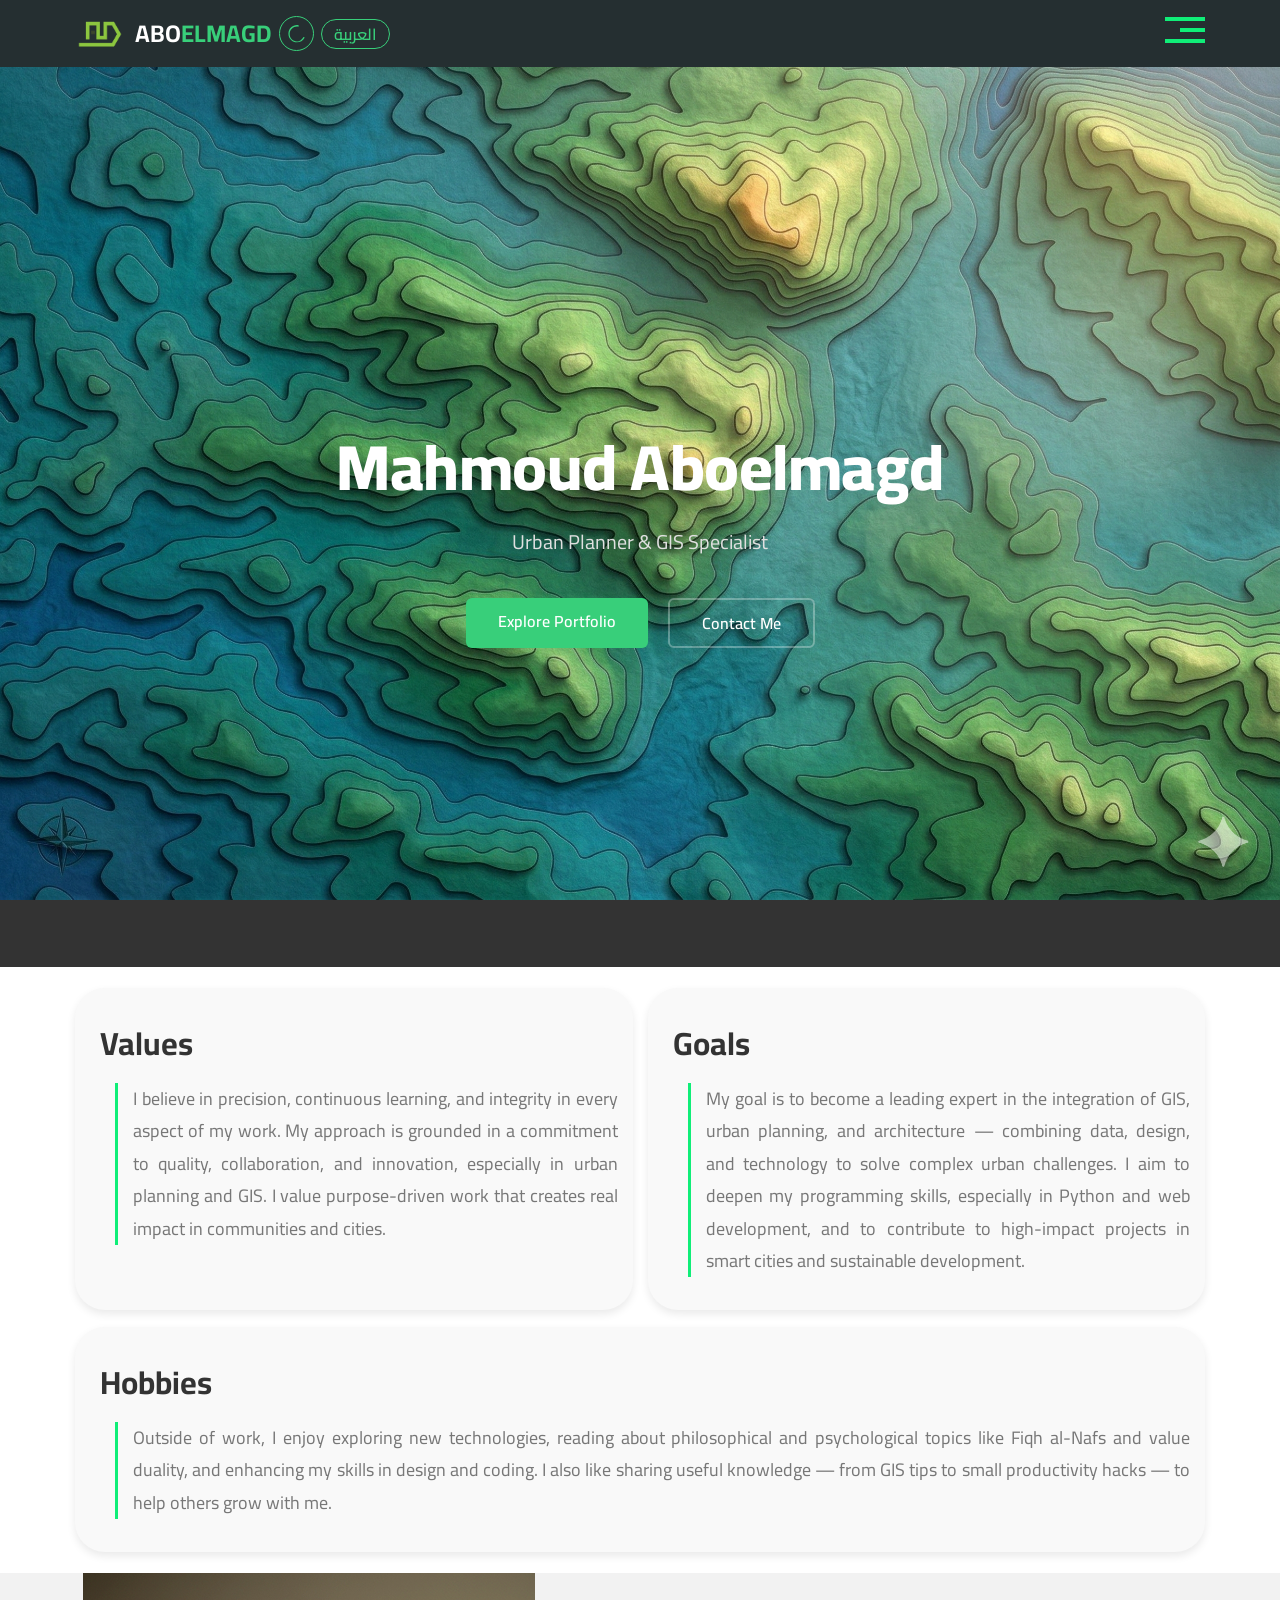
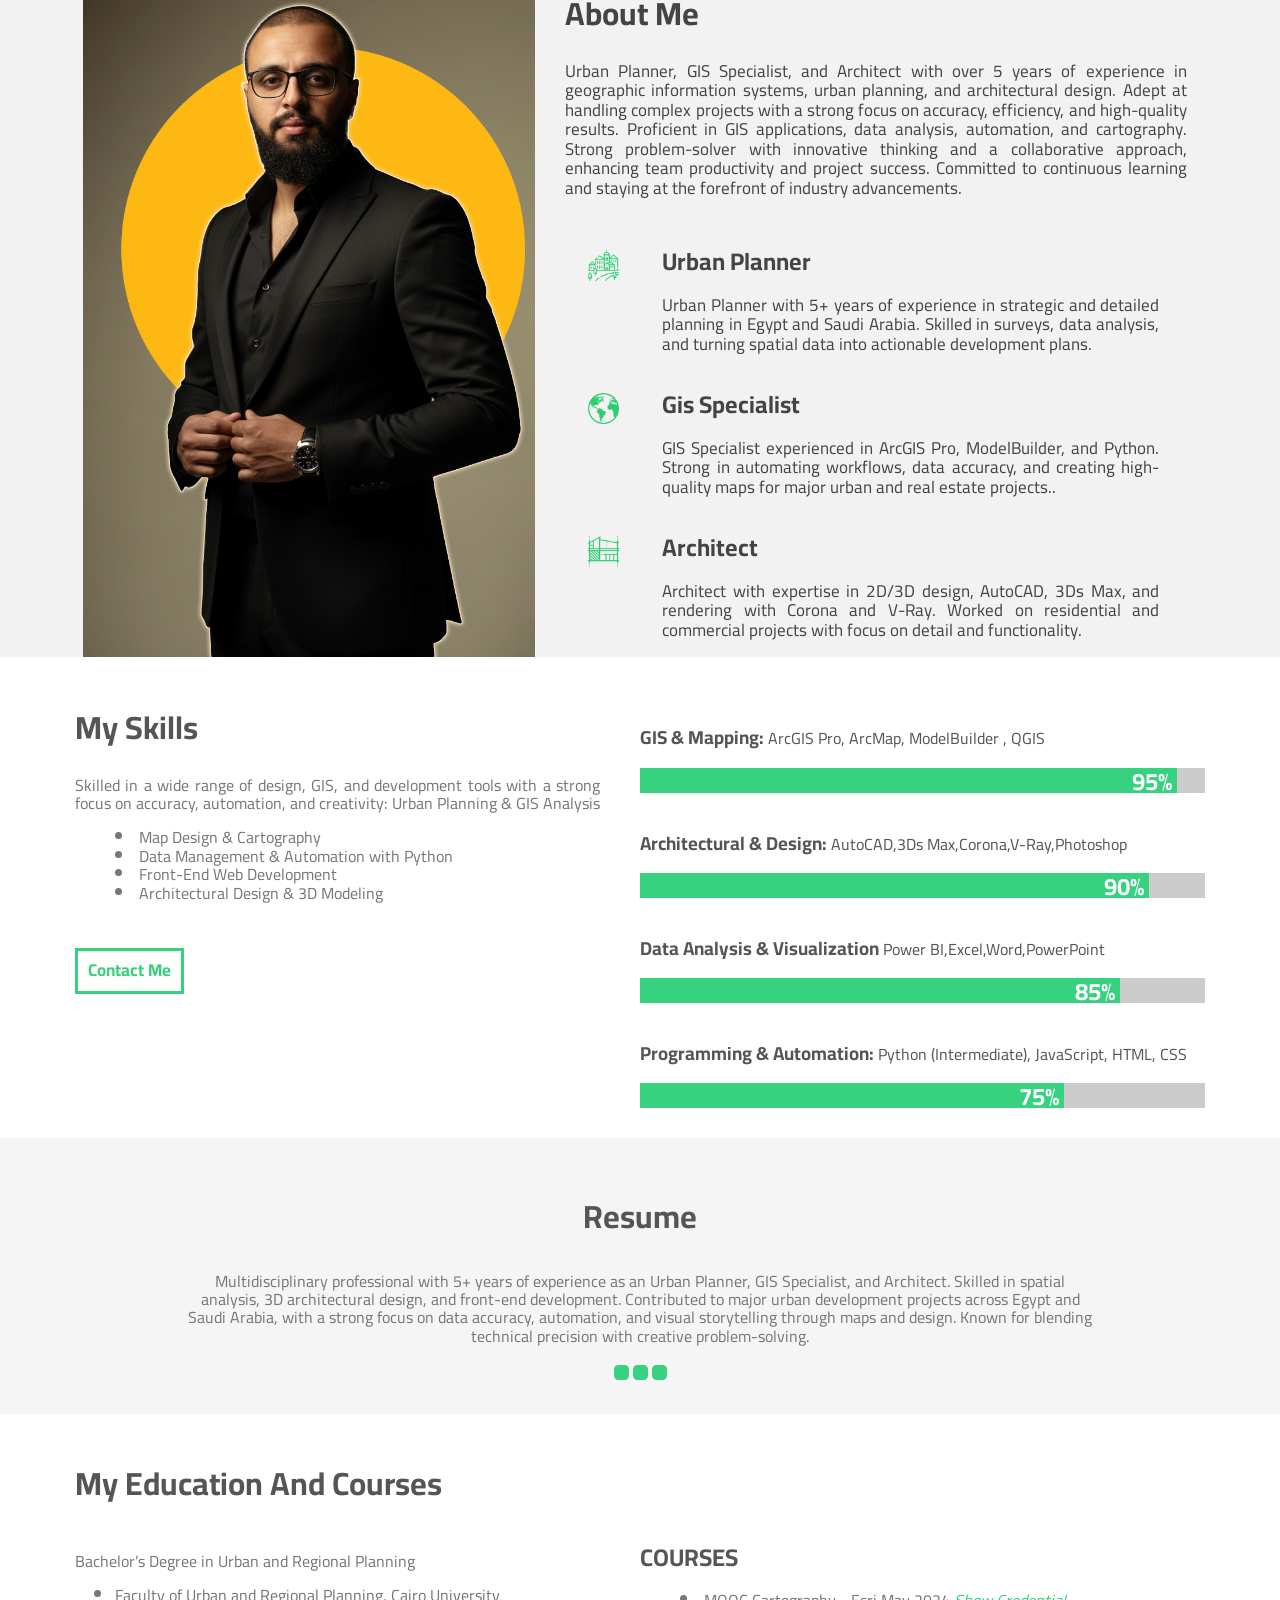
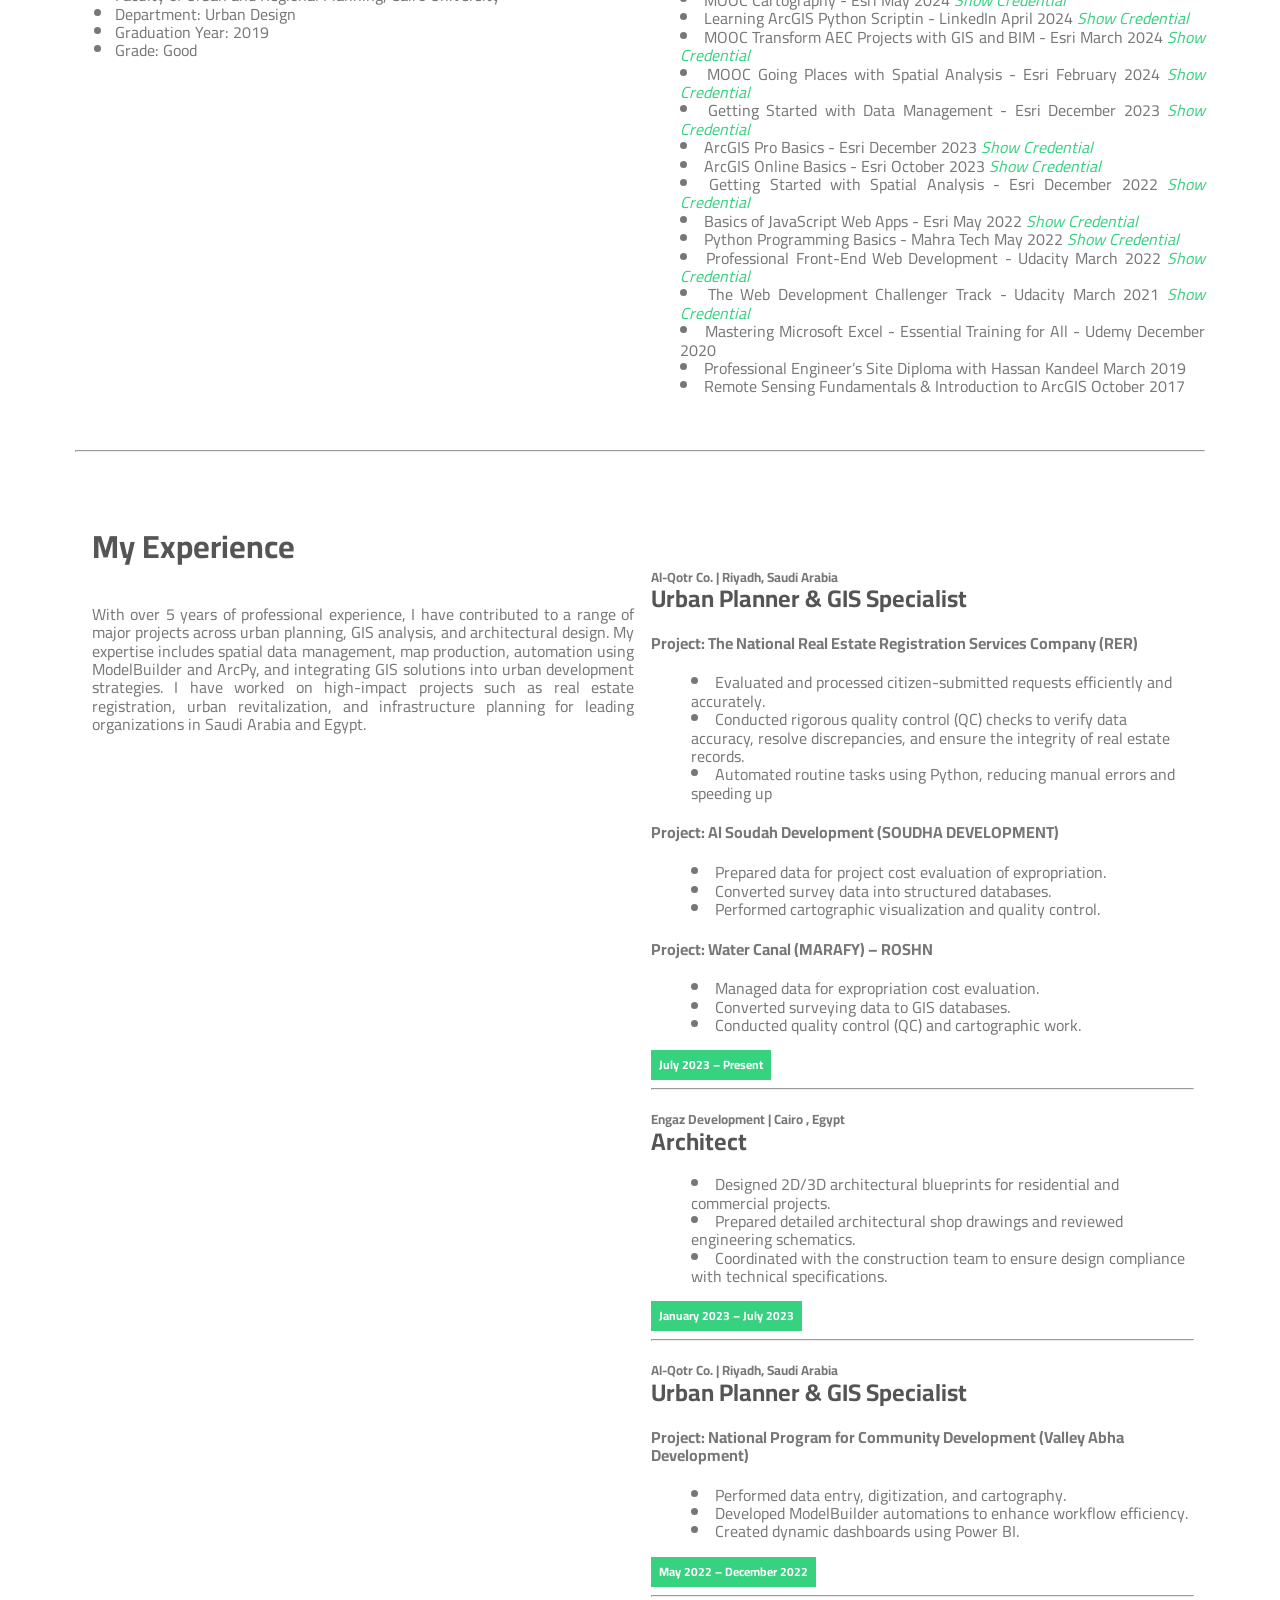
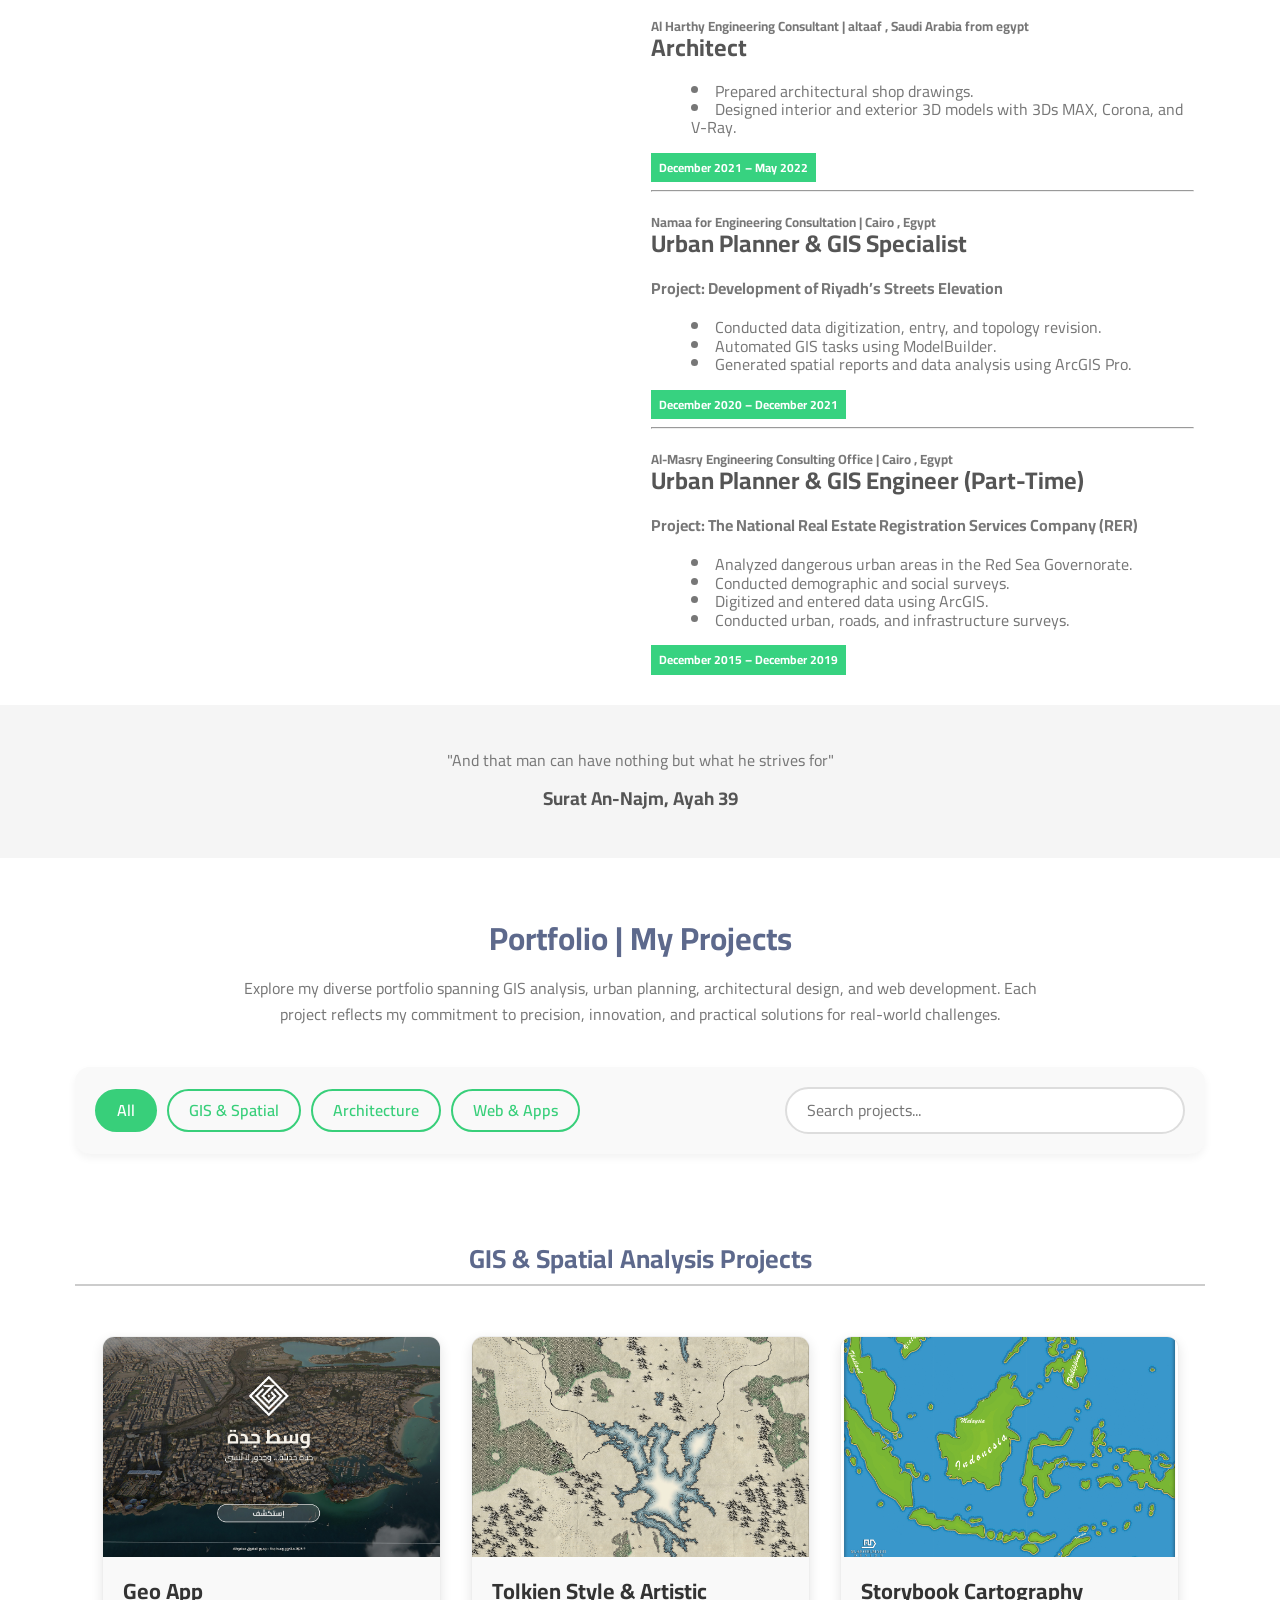
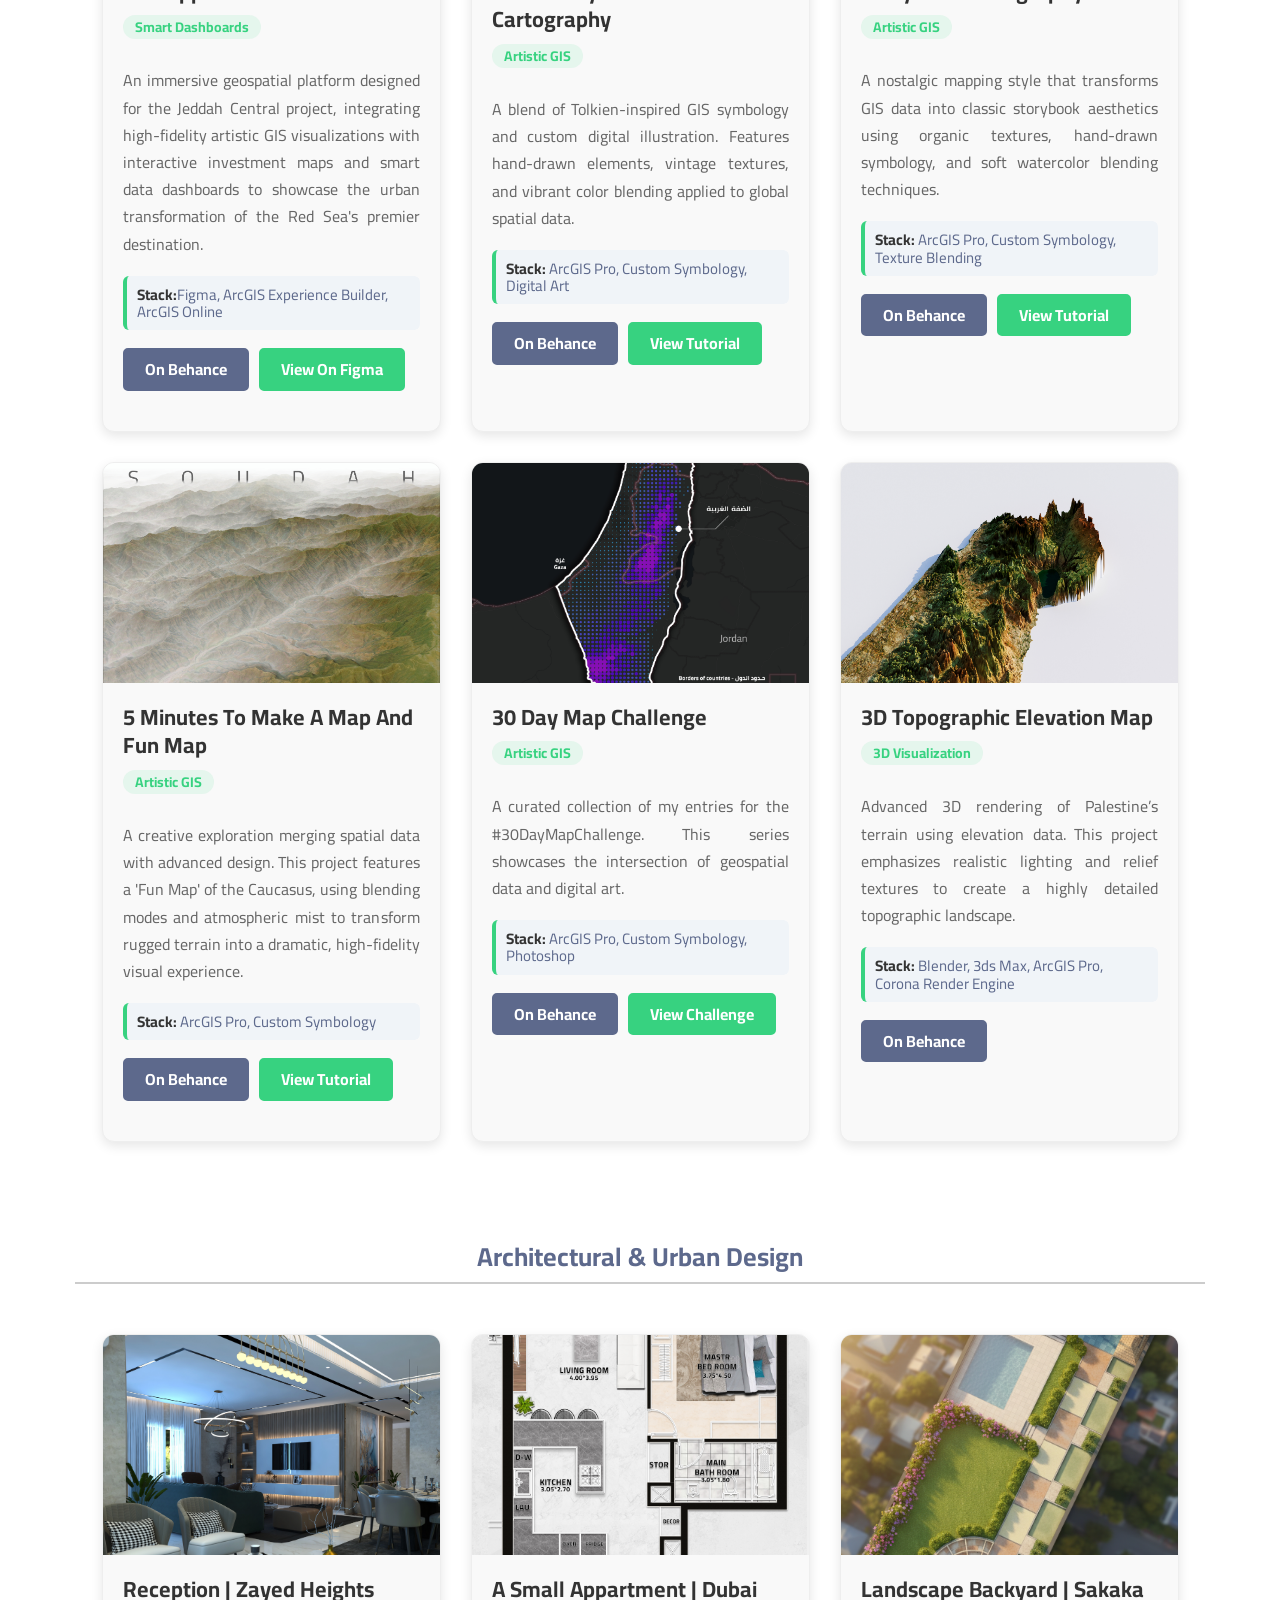
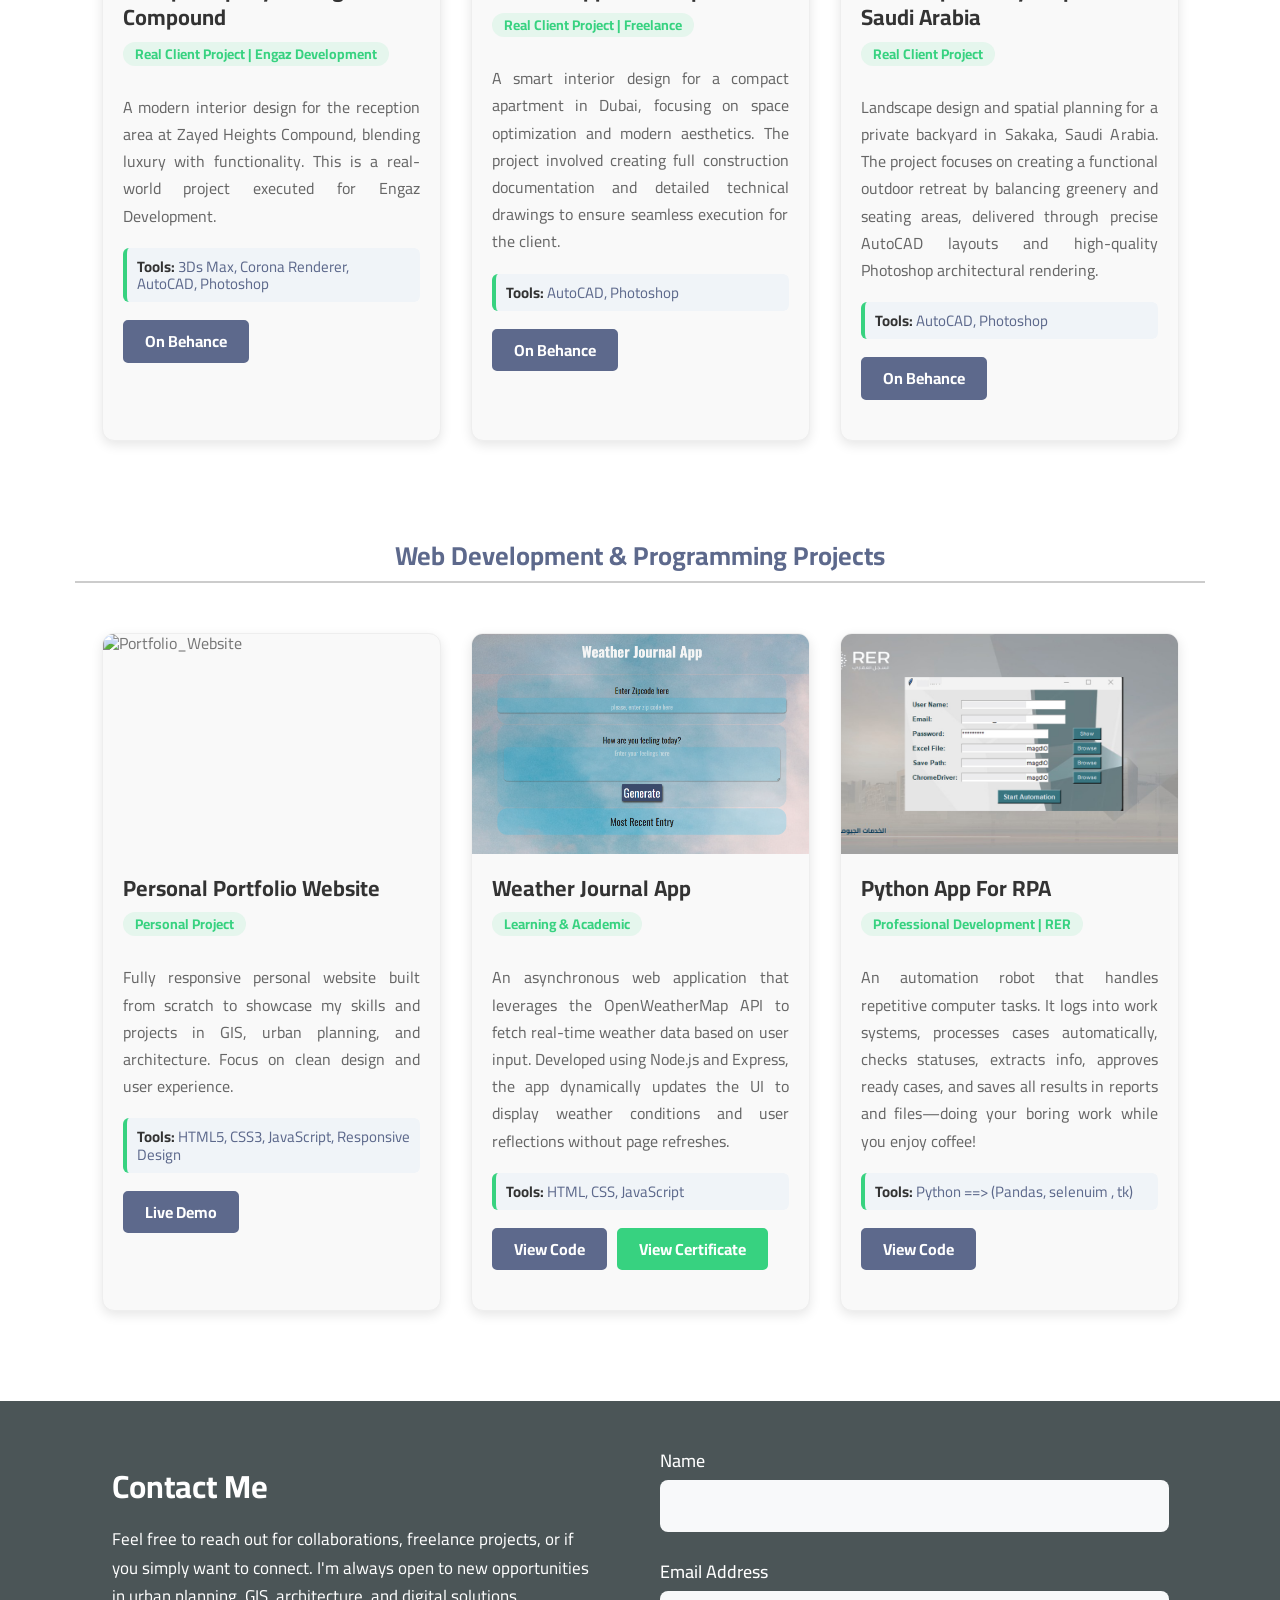
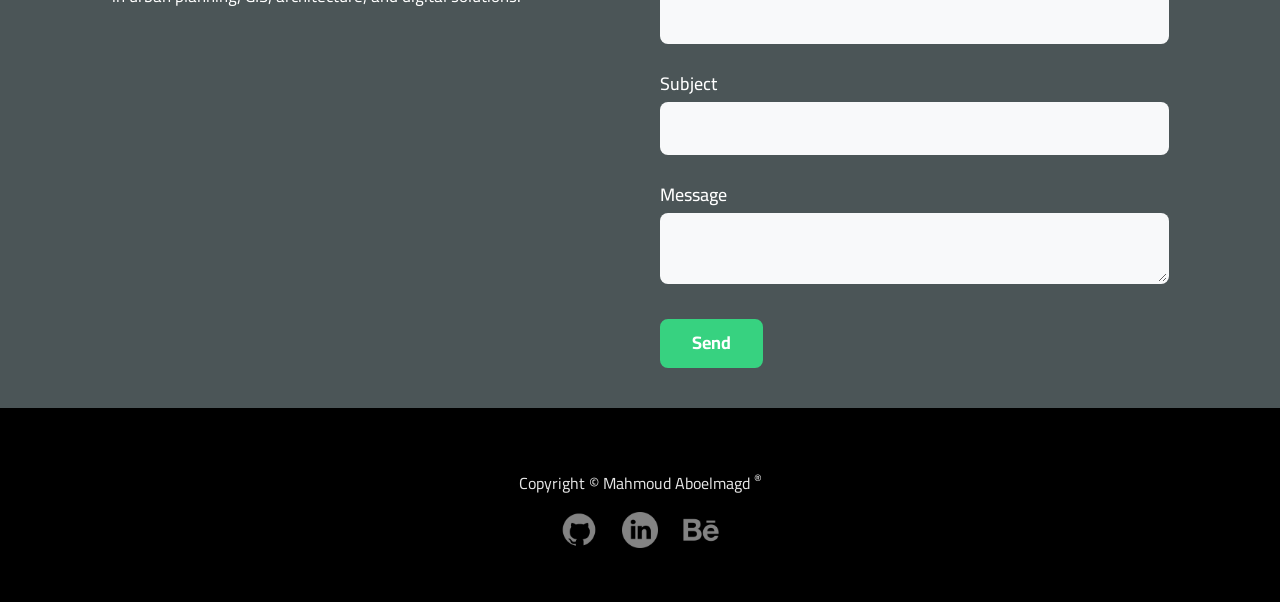
==== commit 3b086bcd: "update" ====
--- a/index.html
+++ b/index.html
@@ -46,7 +46,7 @@
                     </div>
                     <ul>
                         <li class="act"> <a class="act" href="#">home</a> </li>
-                        <li><a href="#about1">about </a></li>
+                        <li><a href="#about1">about</a></li>
                         <li><a href="#skills1">skills</a></li>
                         <li><a href="#Education1">Education</a></li>
                         <li><a href="#portfolio1">portfolio</a></li>
@@ -62,22 +62,15 @@
         </div>
 
 
-        <div class="slider">
-            <div class="container">
-                <div class="slider-intro">
-                    <div class="wight01">
-                        <div>
-                            <p>Mahmoud Aboelmagd</p>
-                        </div>
-                    </div>
-
-
-                    <div class="wight">
-                        <h1>Urban Planner &amp; GIS specialist</h1>
-                    </div>
-
-                </div>
-
+        <div class="hero-cover">
+            <div class="hero-overlay"></div>
+            <div class="container hero-content">
+                <h1 class="hero-headline">Mahmoud Aboelmagd</h1>
+                <p class="hero-subheadline">Urban Planner &amp; GIS Specialist</p>
+                <div class="hero-actions">
+                    <a href="#portfolio1" class="btn btn-primary">Explore Portfolio</a>
+                    <a href="#contact-me1" class="btn btn-secondary">Contact Me</a>
+                </div>
             </div>
         </div>
 
--- a/css/style.css
+++ b/css/style.css
@@ -154,8 +154,18 @@
 }
 
 .header .nav img {
-    margin-right: 15px;
+    margin-right: 5px;
     height: 30px;
+}
+
+.header .nav button {
+    margin-left: 7px;
+
+}
+
+[dir="rtl"] .header .nav img {
+    margin-right: 0;
+    margin-left: 5px;
 }
 
 .header .nav h2 {
@@ -1539,92 +1549,286 @@
 
 .project-card {
     animation: fadeInUp 0.6s ease-out;
-}
-/* Scroll to Top Button */
-#scrollTopBtn {
-    display: none;
-    position: fixed;
-    bottom: 30px;
-    right: 30px;
-    z-index: 9999;
-    width: 45px;
-    height: 45px;
-    background-color: #38CF7A;
-    color: white;
-    border: none;
-    border-radius: 50%;
-    cursor: pointer;
-    box-shadow: 0 4px 15px rgba(0, 0, 0, 0.3);
-    transition: all 0.3s ease;
-    align-items: center;
-    justify-content: center;
-    font-size: 20px;
-}
-
-#scrollTopBtn:hover {
-    background-color: #2eb86b;
-    transform: translateY(-5px);
-}
-
-[dir="rtl"] #scrollTopBtn {
-    right: auto;
-    left: 30px;
-}
-
-/* Language Switcher Styling */
-.lang-toggle {
-    background: transparent;
-    border: 1px solid #38CF7A;
-    color: #38CF7A;
-    padding: 5px 12px;
-    border-radius: 20px;
-    cursor: pointer;
-    font-family: inherit;
-    font-weight: 600;
-    margin-left: 10px;
-    transition: all 0.3s;
-}
-
-.lang-toggle:hover {
-    background: #38CF7A;
-    color: white;
-}
-
-/* RTL Support for Skill Bars */
-[dir="rtl"] .my-skills .my-skills-secand {
-    text-align: right !important;
-}
-
-[dir="rtl"] .my-skills .my-skills-secand div span span {
-    float: left !important;
-}
-
-/* RTL Support for About Section - Images on Right */
-[dir="rtl"] .about .info .about-secand div {
-    float: right !important;
-}
-
-[dir="rtl"] .about .info .about-secand div .text {
-    float: right !important;
-}
-
-[dir="rtl"] .about .info .about-secand div .img {
-    float: right !important;
-    margin-left: 2%;
-    margin-right: 2%;
-}
-
-/* RTL Support for Progress Bars - Fill from Right */
-[dir="rtl"] .my-skills .my-skills-secand div > span {
-    float: right !important;
-    direction: ltr;
-}
-
-[dir="rtl"] .my-skills .my-skills-secand div span span {
-    float: left !important;
-}
-
-/* RTL Support for Skills Section - Add Left Padding */
-[dir="rtl"] .my-skills .my-skills-first {
-    padding-left: 40px;
-}
+}
+
+/* Scroll to Top Button */
+#scrollTopBtn {
+    display: none;
+    position: fixed;
+    bottom: 30px;
+    right: 30px;
+    z-index: 9999;
+    width: 45px;
+    height: 45px;
+    background-color: #38CF7A;
+    color: white;
+    border: none;
+    border-radius: 50%;
+    cursor: pointer;
+    box-shadow: 0 4px 15px rgba(0, 0, 0, 0.3);
+    transition: all 0.3s ease;
+    align-items: center;
+    justify-content: center;
+    font-size: 20px;
+}
+
+#scrollTopBtn:hover {
+    background-color: #2eb86b;
+    transform: translateY(-5px);
+}
+
+[dir="rtl"] #scrollTopBtn {
+    right: auto;
+    left: 30px;
+}
+
+/* Language Switcher Styling */
+.lang-toggle {
+    background: transparent;
+    border: 1px solid #38CF7A;
+    color: #38CF7A;
+    padding: 5px 12px;
+    border-radius: 20px;
+    cursor: pointer;
+    font-family: inherit;
+    font-weight: 600;
+    margin-left: 10px;
+    transition: all 0.3s;
+}
+
+.lang-toggle:hover {
+    background: #38CF7A;
+    color: white;
+}
+
+/* RTL Support for Skill Bars */
+[dir="rtl"] .my-skills .my-skills-secand {
+    text-align: right !important;
+}
+
+[dir="rtl"] .my-skills .my-skills-secand div span span {
+    float: left !important;
+}
+
+/* RTL Support for About Section - Images on Right */
+[dir="rtl"] .about .info .about-secand div {
+    float: right !important;
+}
+
+[dir="rtl"] .about .info .about-secand div .text {
+    float: right !important;
+}
+
+[dir="rtl"] .about .info .about-secand div .img {
+    float: right !important;
+    margin-left: 2%;
+    margin-right: 2%;
+}
+
+/* RTL Support for Progress Bars - Fill from Right */
+[dir="rtl"] .my-skills .my-skills-secand div>span {
+    float: right !important;
+    direction: ltr;
+}
+
+[dir="rtl"] .my-skills .my-skills-secand div span span {
+    float: left !important;
+}
+
+/* RTL Support for Skills Section - Add Left Padding */
+[dir="rtl"] .my-skills .my-skills-first {
+    padding-left: 40px;
+}
+
+/* RTL Support for Nav Menu Positioning & Hover */
+[dir="rtl"] .header .nav ul {
+    right: auto !important;
+    left: 0 !important;
+}
+
+[dir="rtl"] .header .nav ul li:hover {
+    padding-left: 0;
+    padding-right: 10px;
+}
+
+/* --- Navbar Dropdown Enhancements --- */
+.header .nav .has-dropdown>a {
+    display: flex;
+    align-items: center;
+    gap: 6px;
+}
+
+.header .nav .dropdown-icon {
+    font-size: 10px;
+    transition: transform 0.3s ease;
+}
+
+.header .nav .has-dropdown:hover .dropdown-icon {
+    transform: rotate(180deg);
+}
+
+.header .nav .dropdown-menu {
+    position: absolute;
+    top: 100%;
+    left: 0;
+    min-width: 180px;
+    background: rgba(25, 25, 25, 0.95);
+    backdrop-filter: blur(15px);
+    border: 1px solid rgba(255, 255, 255, 0.1);
+    border-radius: 8px;
+    padding: 10px 0;
+    opacity: 0;
+    visibility: hidden;
+    transform: translateY(10px);
+    transition: opacity 0.3s ease, transform 0.3s ease, visibility 0.3s;
+    box-shadow: 0 10px 30px rgba(0, 0, 0, 0.3);
+    z-index: 1000;
+}
+
+[dir="rtl"] .header .nav .dropdown-menu {
+    left: auto;
+    right: 0;
+}
+
+.header .nav .has-dropdown:hover .dropdown-menu {
+    opacity: 1;
+    visibility: visible;
+    transform: translateY(0);
+}
+
+.header .nav .dropdown-menu li {
+    padding: 0;
+    border: none;
+    margin: 0;
+}
+
+.header .nav .dropdown-menu .dropdown-link {
+    display: block;
+    padding: 10px 20px;
+    color: #e0e0e0;
+    font-size: 14px;
+    transition: background 0.3s ease, color 0.3s ease;
+}
+
+.header .nav .dropdown-menu .dropdown-link:hover {
+    background: rgba(56, 207, 122, 0.1);
+    color: var(--accent);
+}
+
+/* --- Hero Cover Redesign --- */
+.hero-cover {
+    height: 100vh;
+    /* min-height: 600px; */
+    background-image: url(../img/169digitaltransformation-1170x600.jpg);
+    background-size: cover;
+    background-position: center;
+    background-attachment: fixed;
+    position: relative;
+    display: flex;
+    align-items: center;
+    justify-content: center;
+}
+
+/* .hero-overlay {
+    position: absolute;
+    top: 0;
+    left: 0;
+    right: 0;
+    bottom: 0;
+    background: linear-gradient(135deg, rgba(37, 47, 49, 0.90) 0%, rgba(18, 18, 18, 0.65) 100%);
+    z-index: 1;
+} */
+
+.hero-content {
+    position: relative;
+    z-index: 2;
+    text-align: center;
+    max-width: 800px;
+    padding: 0 20px;
+    animation: fadeIn 1s ease-out forwards;
+}
+
+.hero-headline {
+    font-size: clamp(2.5rem, 5vw, 4rem);
+    font-weight: 800;
+    color: #ffffff;
+    margin-bottom: 20px;
+    line-height: 1.2;
+    letter-spacing: -0.5px;
+}
+
+.hero-subheadline {
+    font-size: clamp(1rem, 2vw, 1.25rem);
+    color: #e0e0e0;
+    margin-bottom: 40px;
+    font-weight: 400;
+    line-height: 1.6;
+}
+
+.hero-actions {
+    display: flex;
+    gap: 20px;
+    justify-content: center;
+}
+
+.btn {
+    padding: 14px 32px;
+    border-radius: 6px;
+    font-size: 1rem;
+    text-decoration: none;
+    font-weight: 600;
+    transition: all 0.3s ease;
+    cursor: pointer;
+}
+
+.btn-primary {
+    background-color: #38CF7A;
+    color: #ffffff;
+    box-shadow: 0 4px 15px rgba(56, 207, 122, 0.3);
+}
+
+.btn-primary:hover {
+    background-color: #2eb86b;
+    transform: translateY(-2px);
+    box-shadow: 0 6px 20px rgba(56, 207, 122, 0.4);
+}
+
+.btn-secondary {
+    background-color: transparent;
+    color: #ffffff;
+    border: 2px solid rgba(255, 255, 255, 0.3);
+}
+
+.btn-secondary:hover {
+    border-color: #ffffff;
+    background-color: rgba(255, 255, 255, 0.05);
+}
+
+@media (max-width: 991px) {
+    .header .nav .dropdown-menu {
+        position: static;
+        opacity: 1;
+        visibility: visible;
+        transform: none;
+        background: transparent;
+        box-shadow: none;
+        border: none;
+        padding-left: 15px;
+        display: none;
+    }
+
+    .header .nav .has-dropdown:hover .dropdown-menu,
+    .header .nav .has-dropdown:active .dropdown-menu {
+        display: block;
+    }
+
+    .hero-actions {
+        flex-direction: column;
+        gap: 15px;
+    }
+
+    .hero-actions .btn {
+        width: 100%;
+        text-align: center;
+    }
+}
--- a/css/dark-mode.css
+++ b/css/dark-mode.css
@@ -364,6 +364,11 @@
     transition: fill 0.3s ease;
 }
 
+.nav h2 {
+
+    margin-left: 5px;
+}
+
 .dark-mode-toggle:hover svg {
     fill: #1a1a1a;
 }
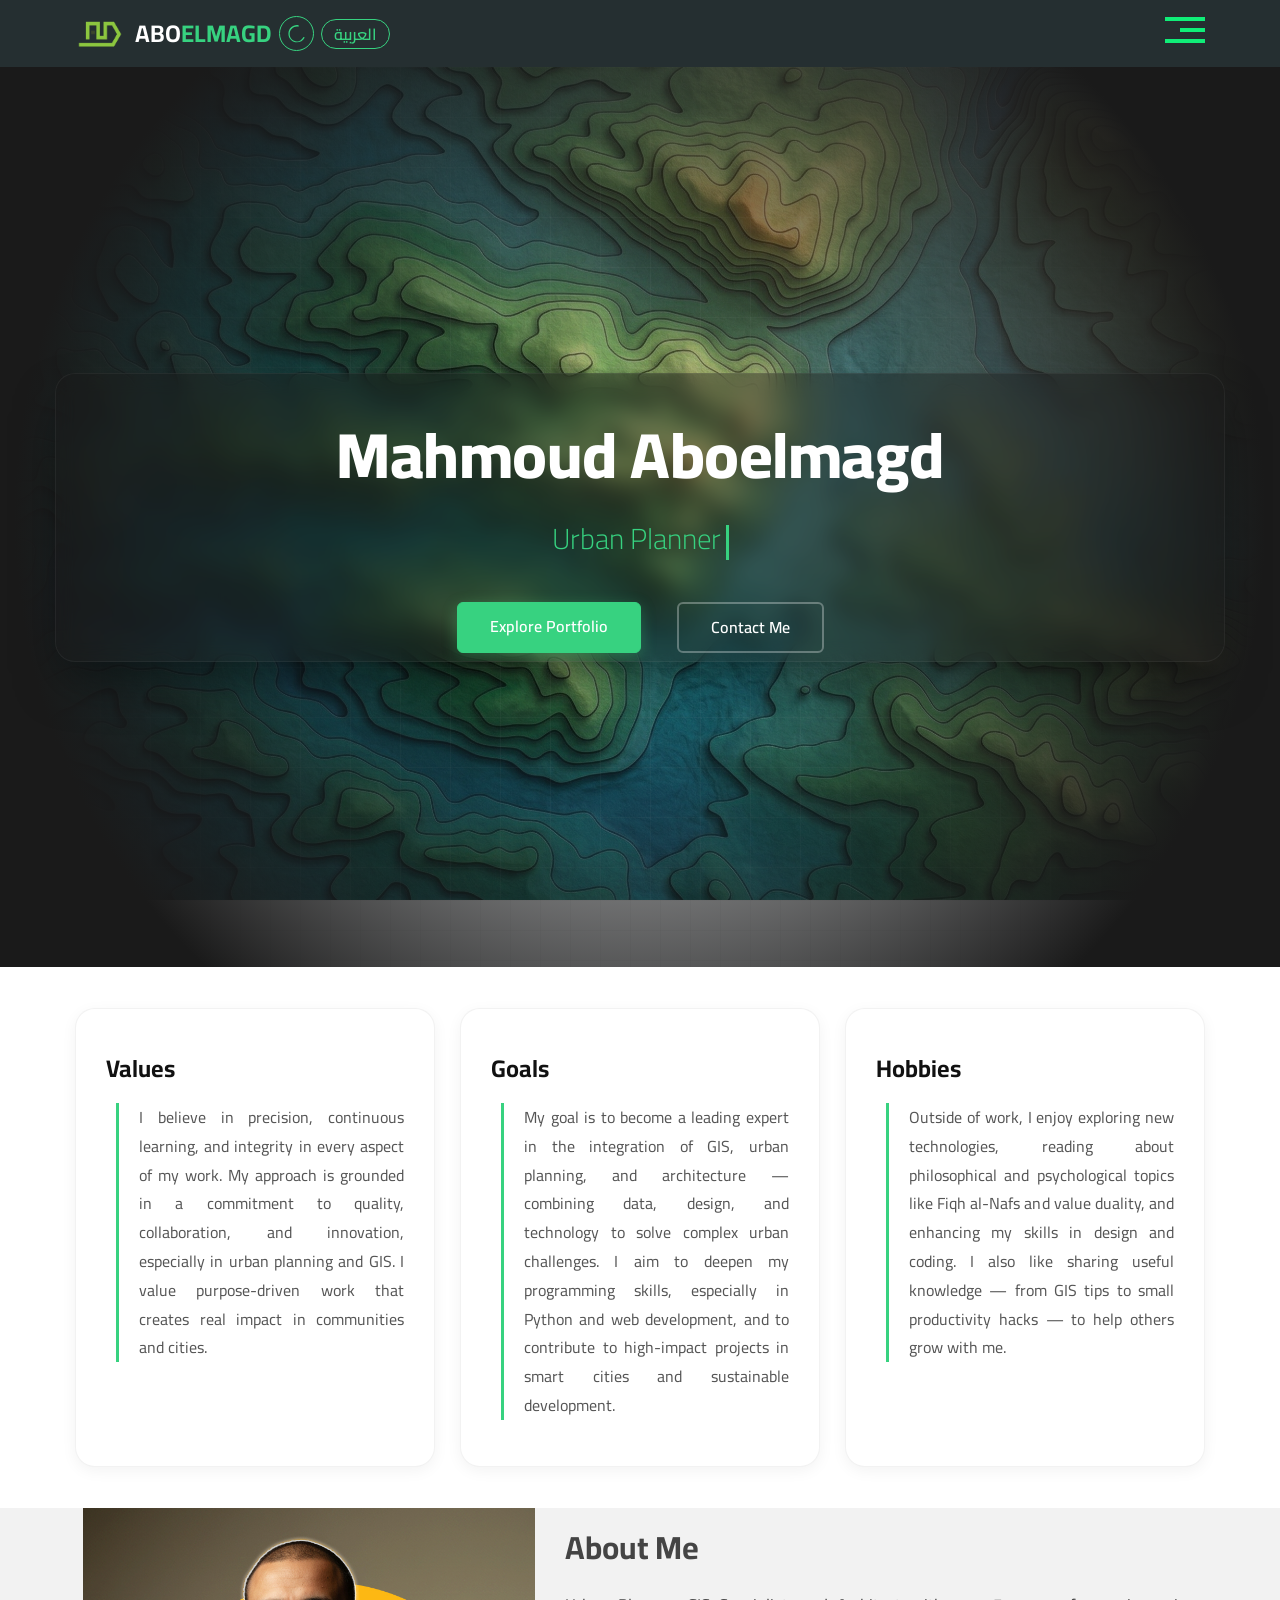
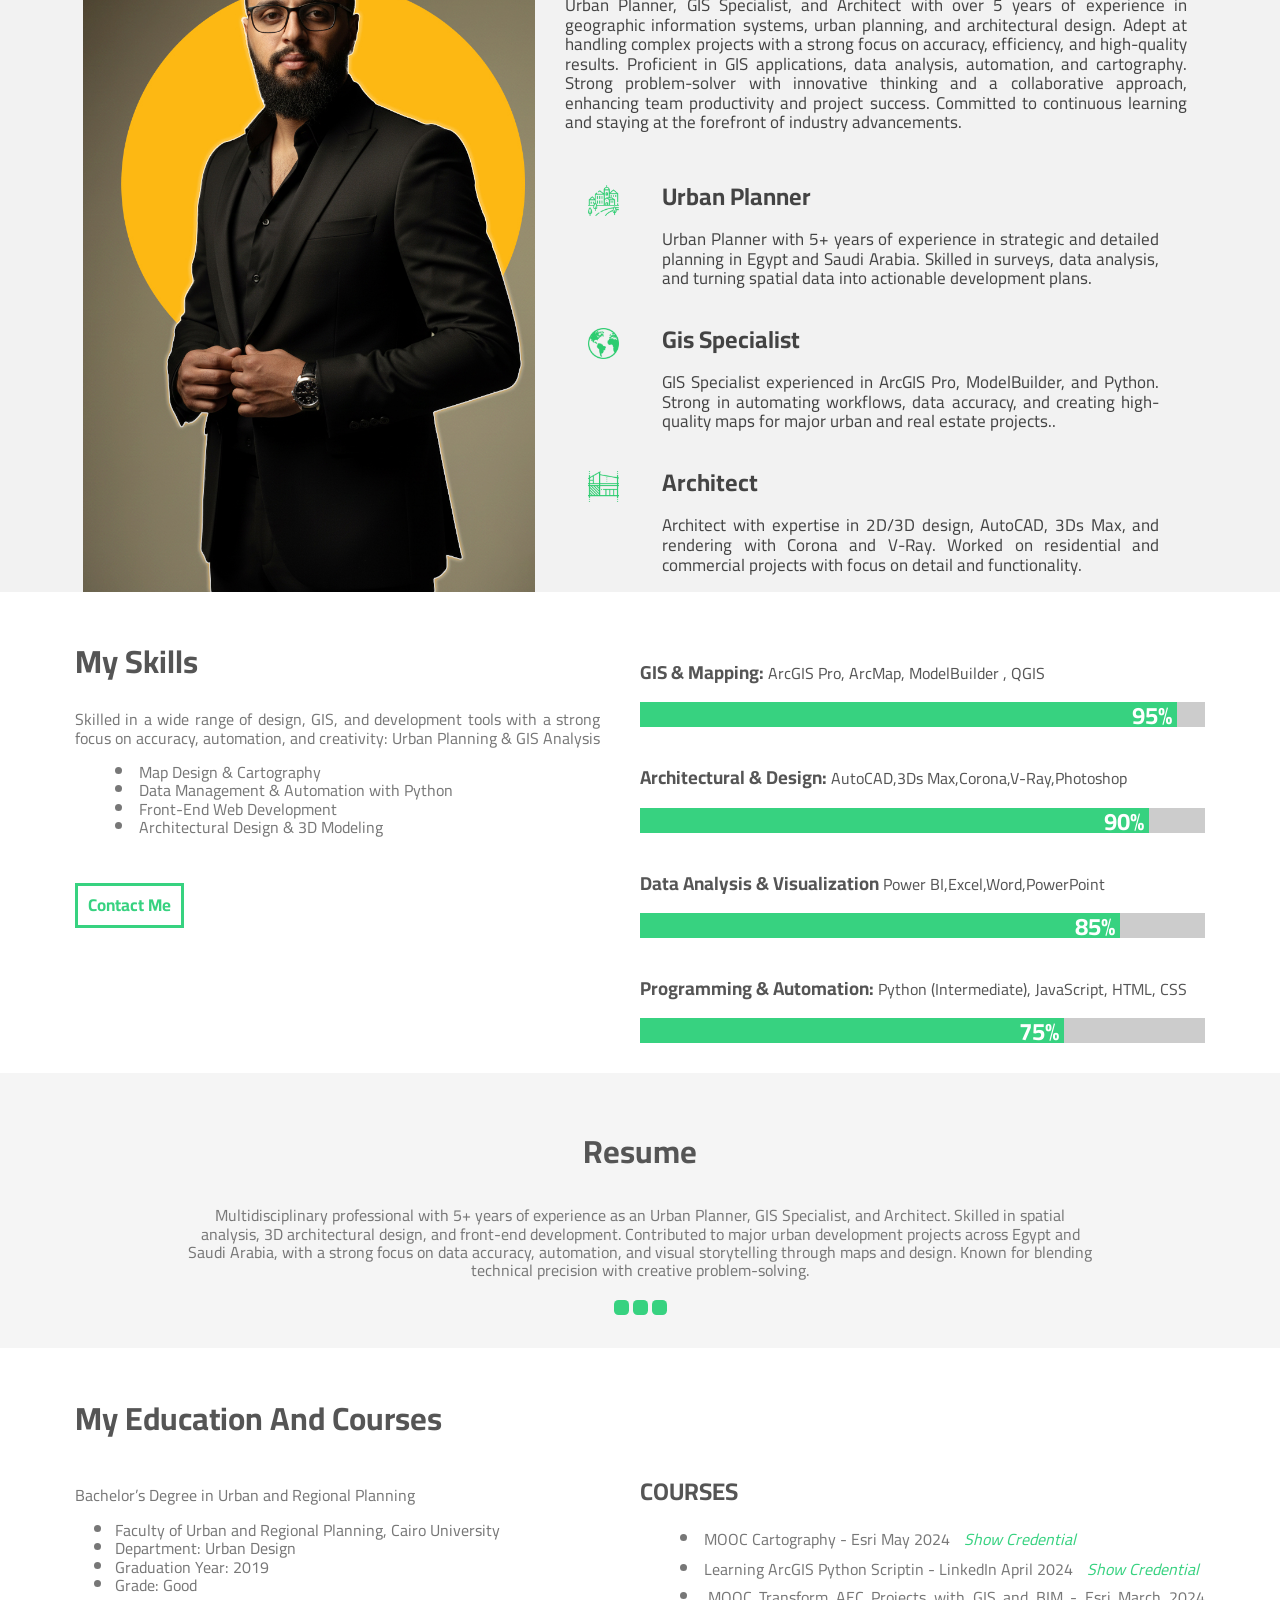
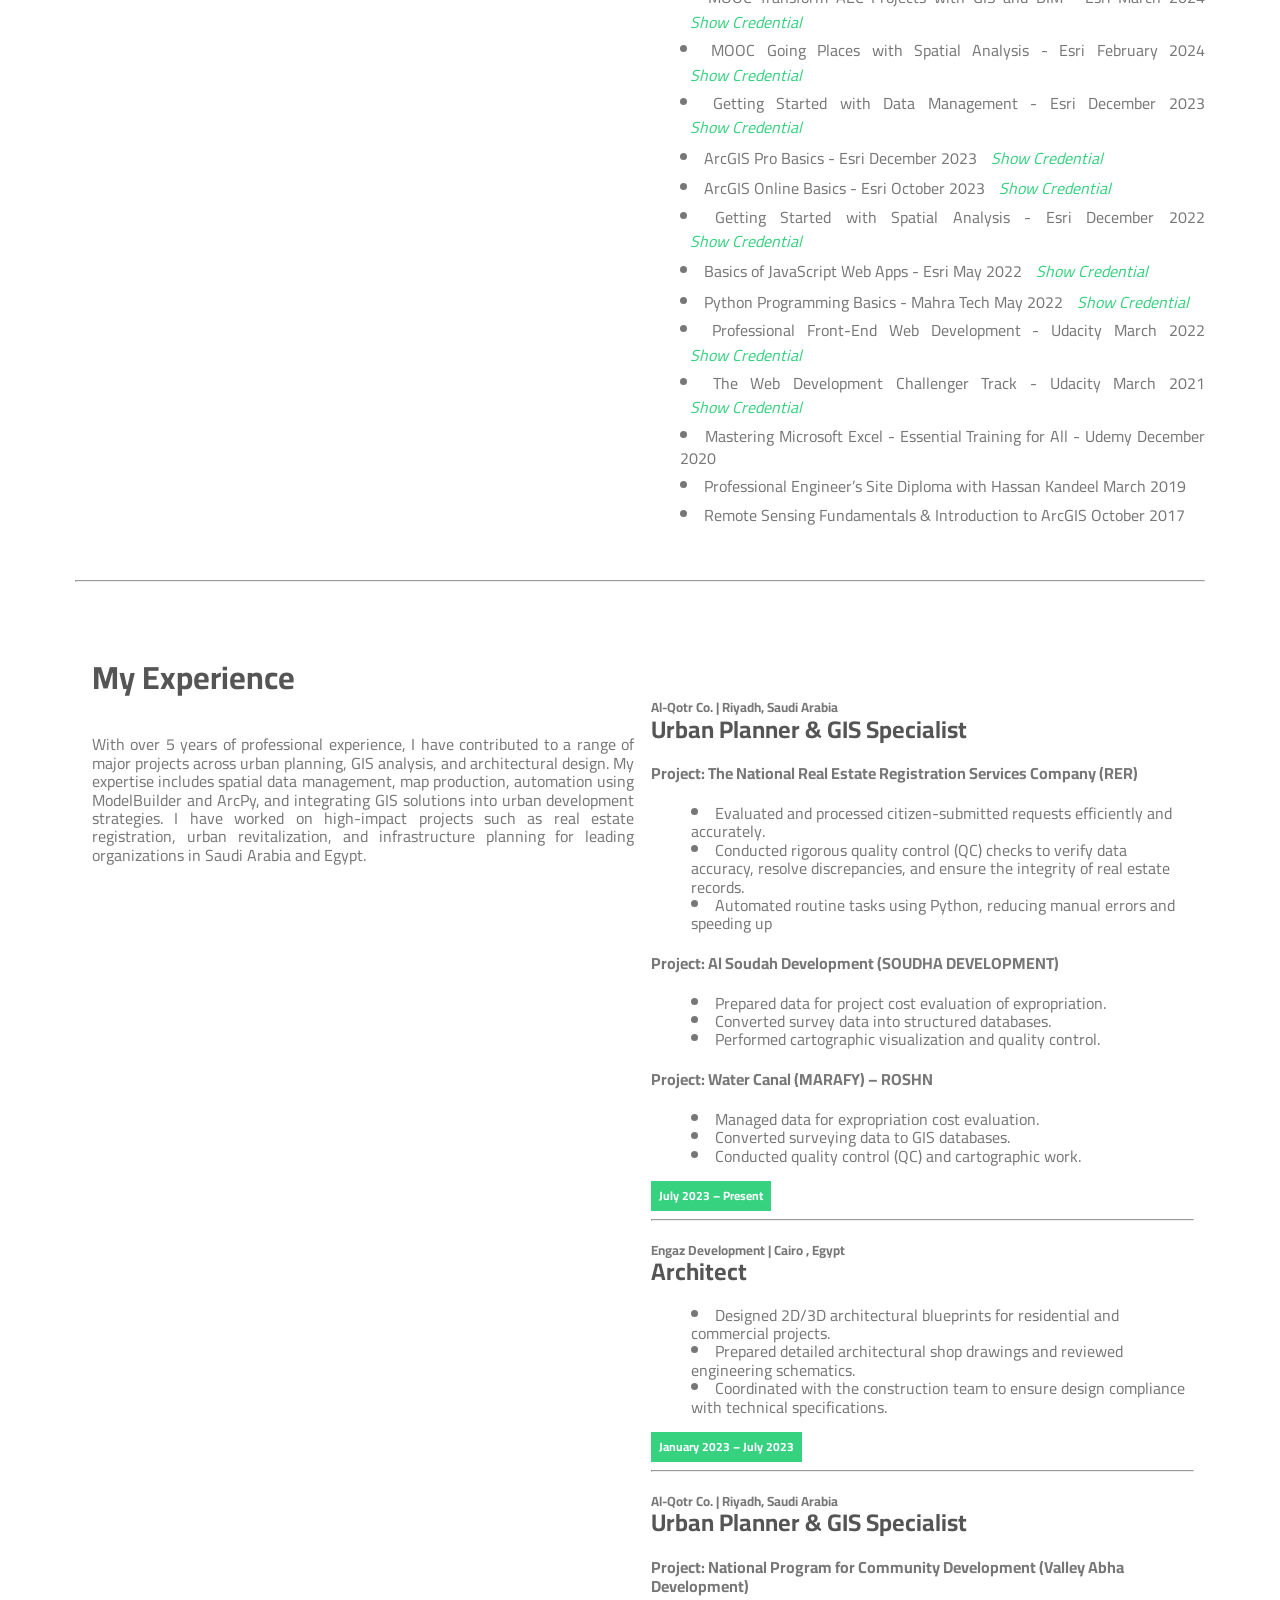
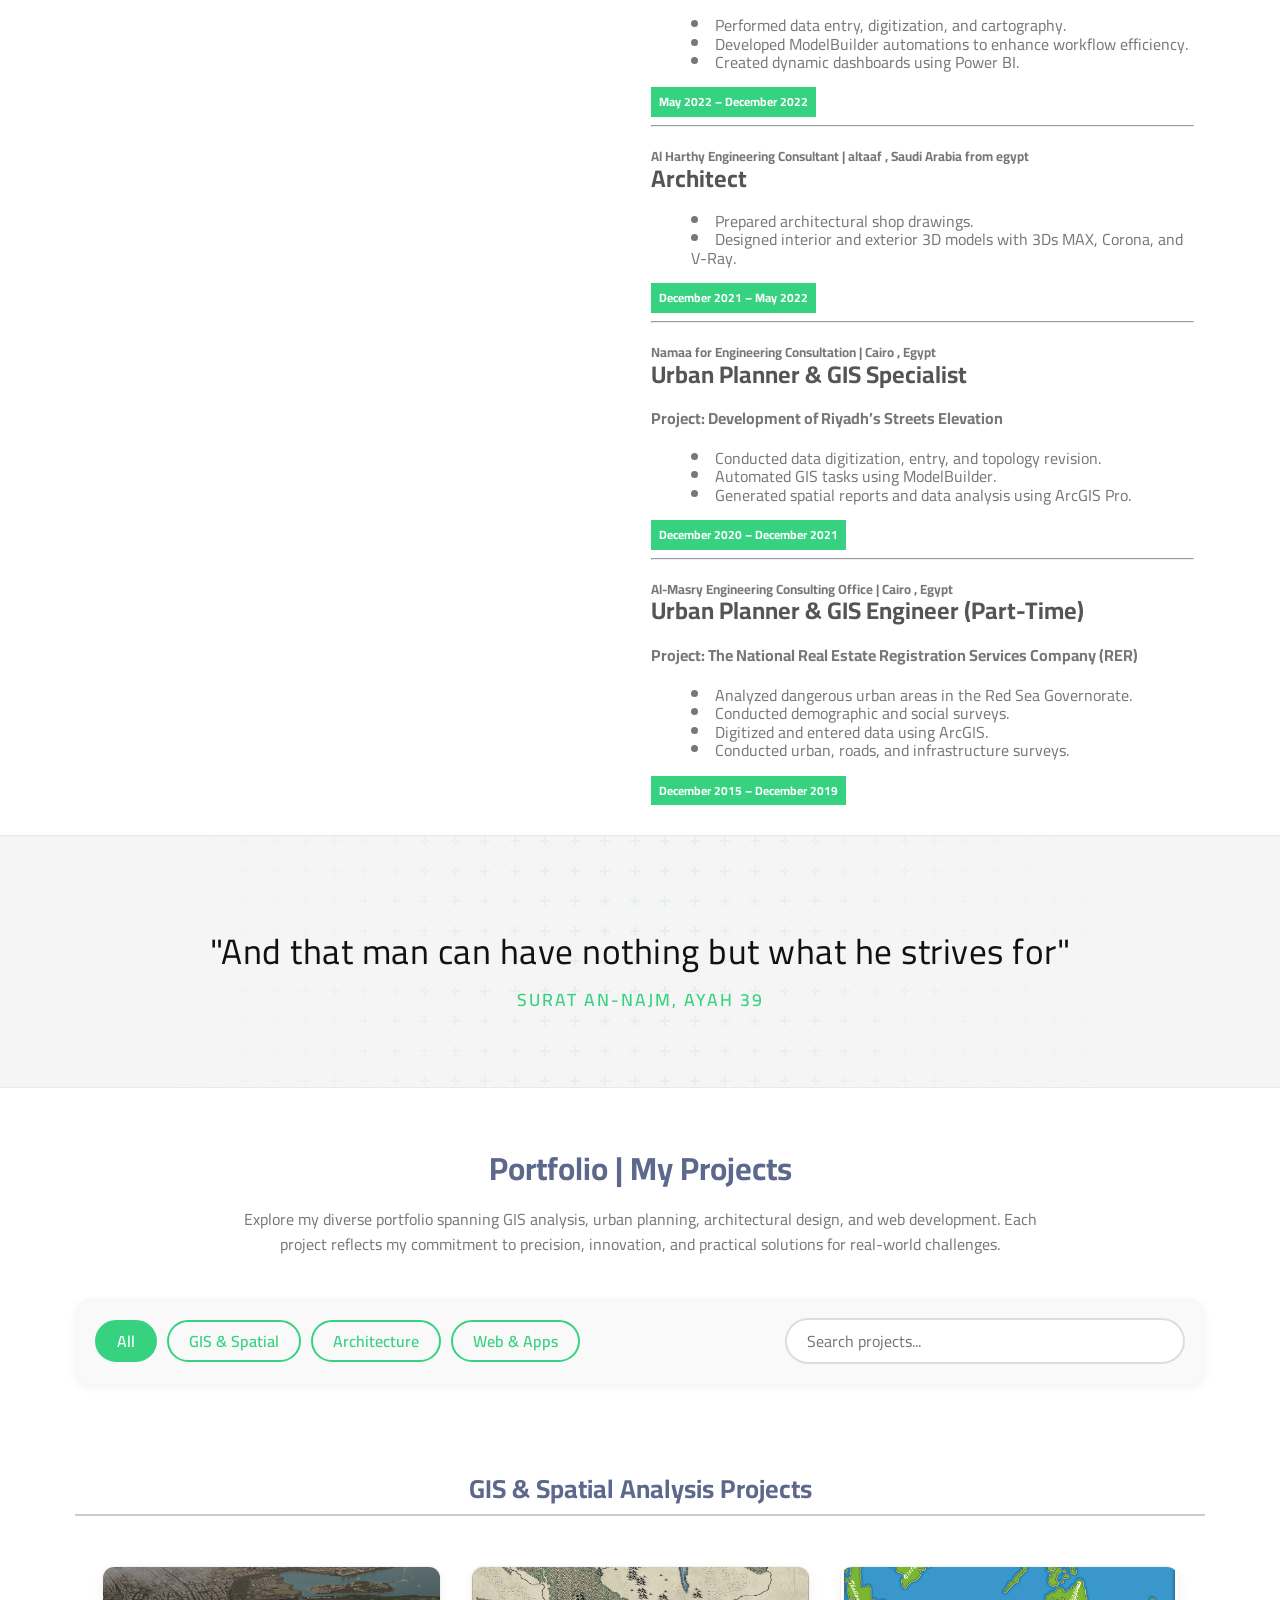
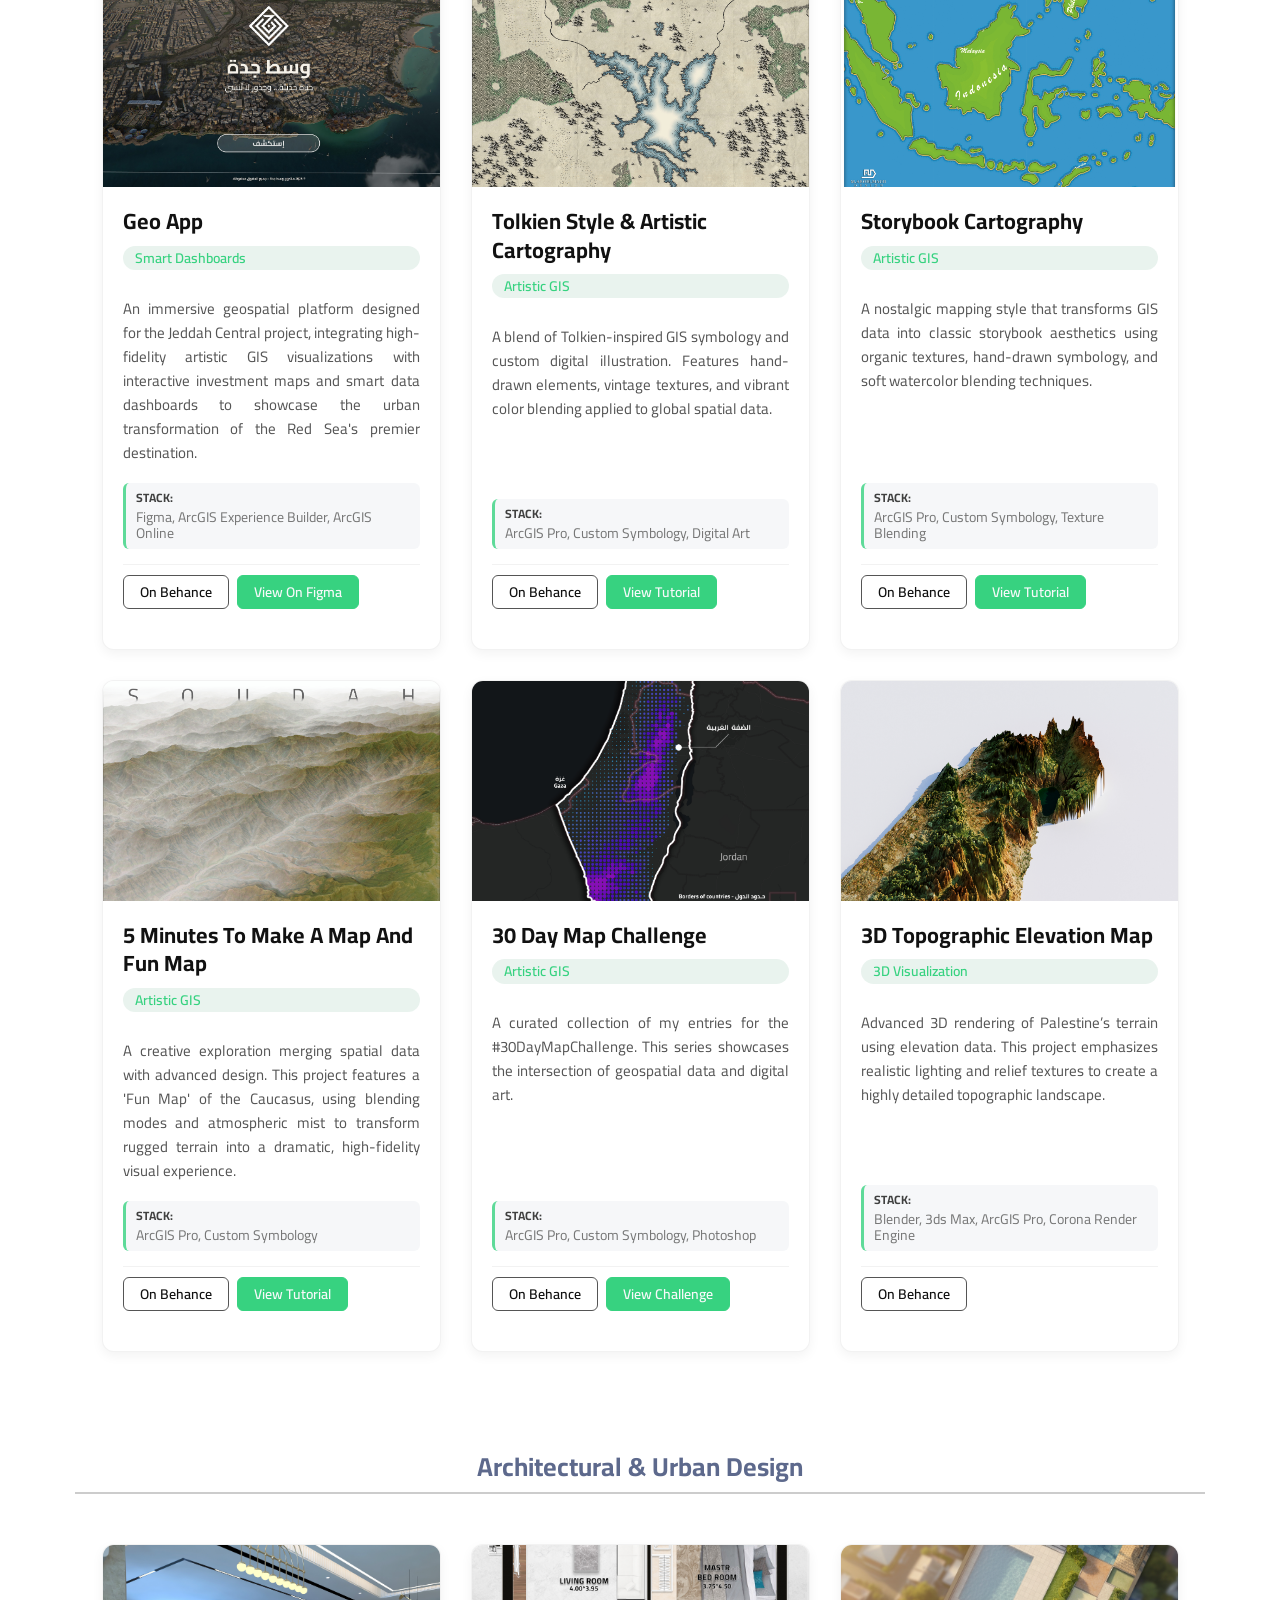
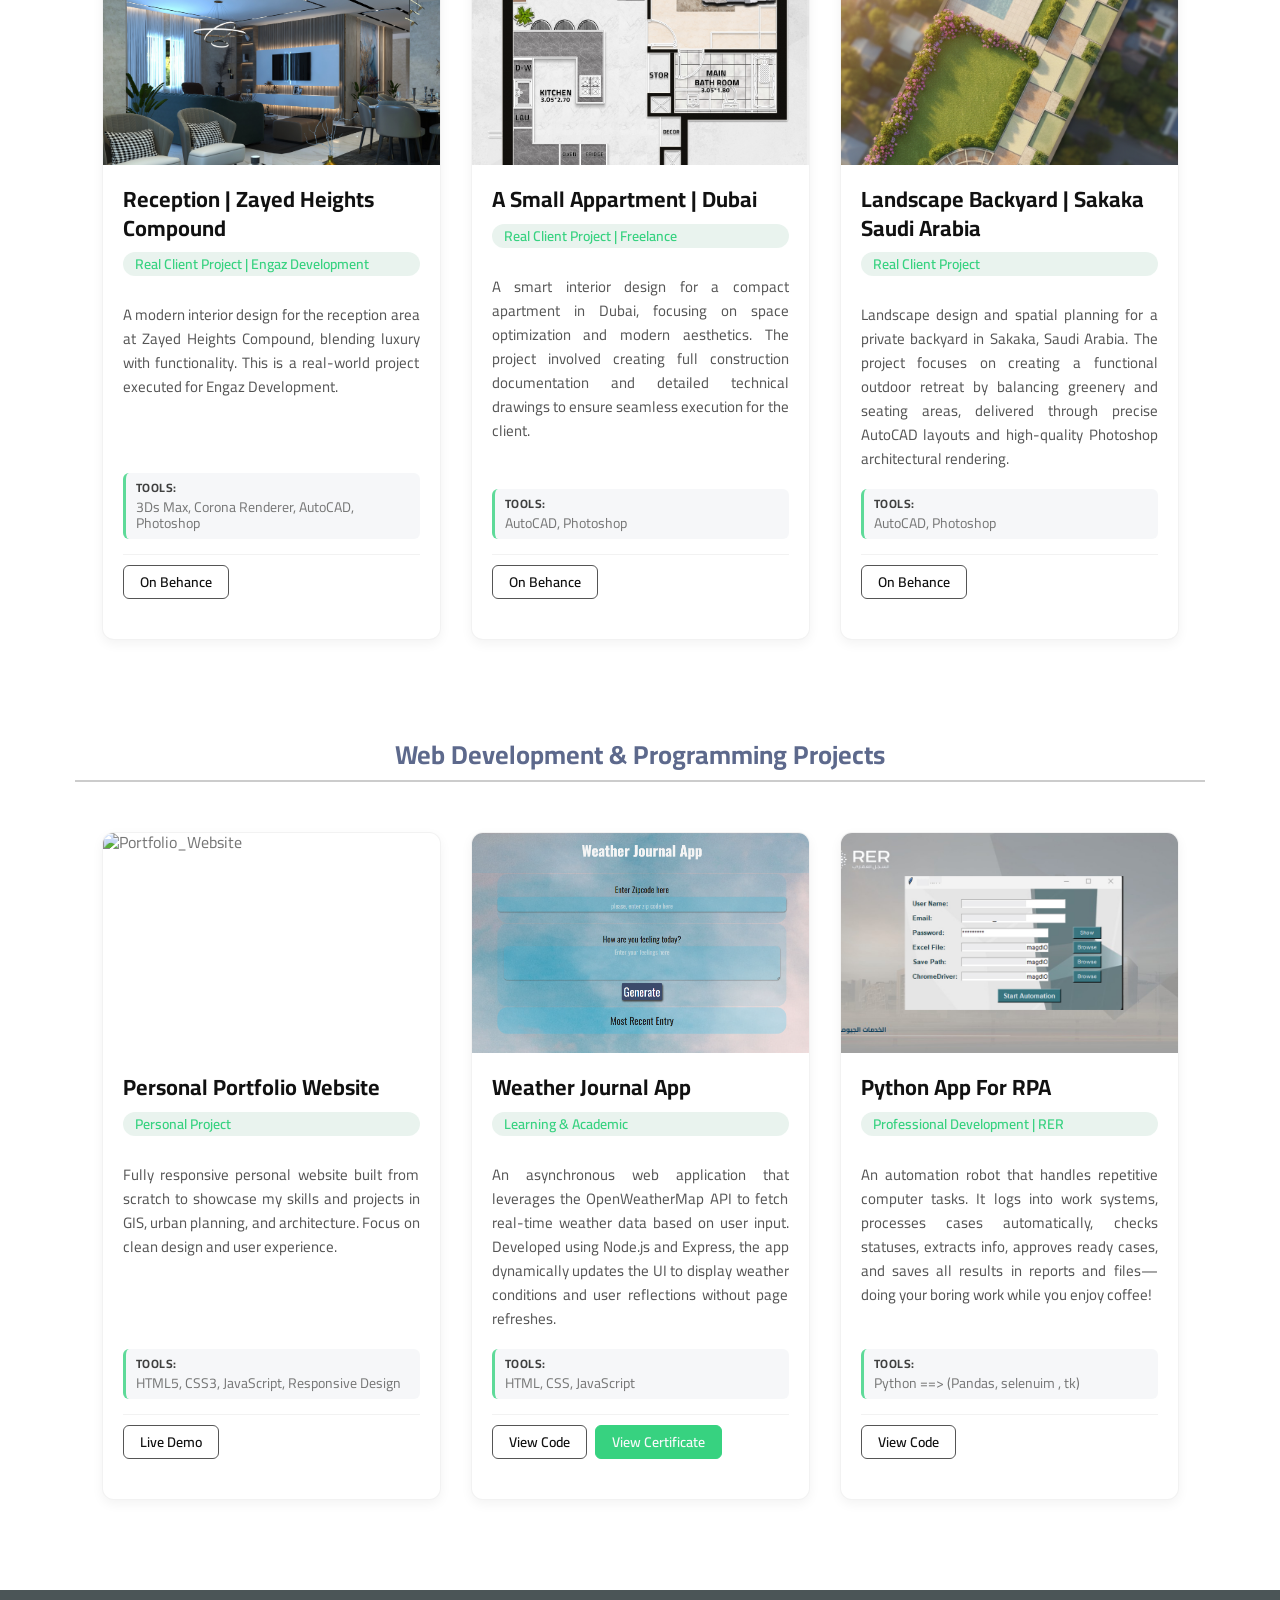
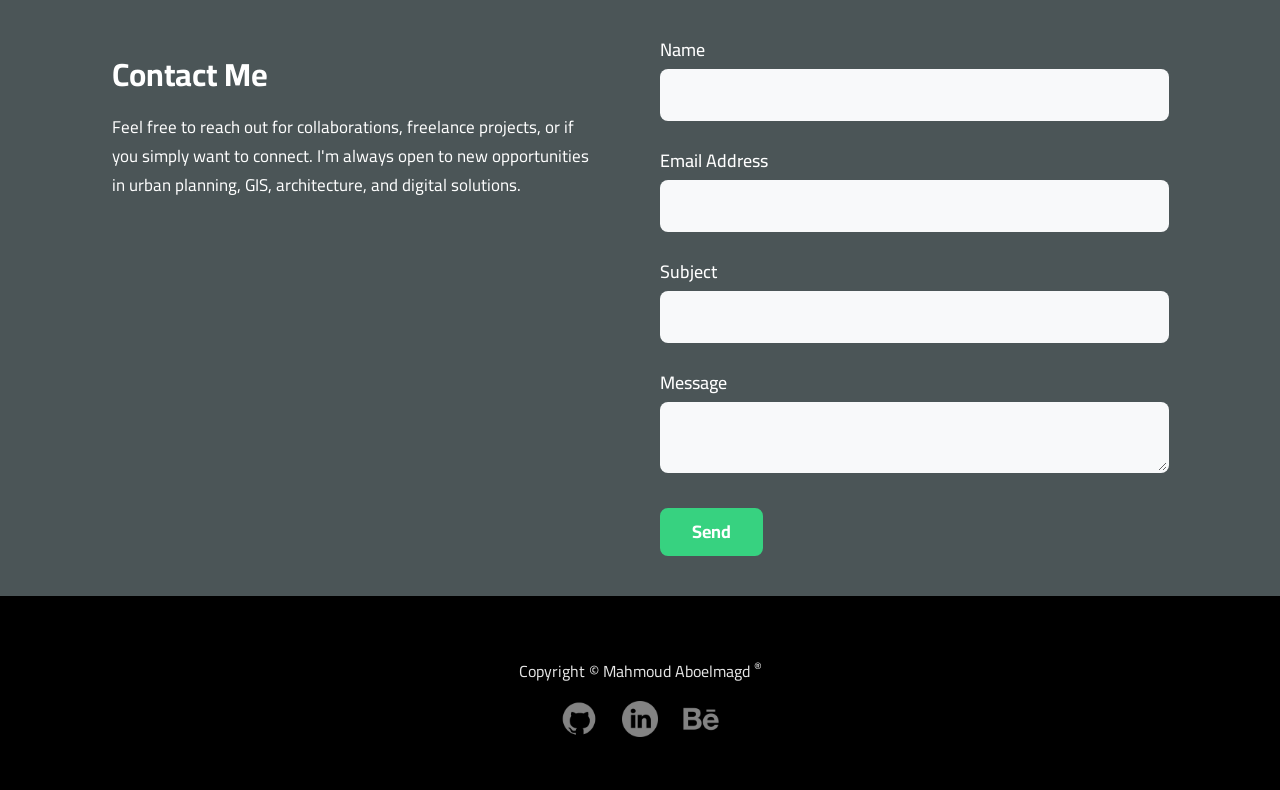
==== commit a7a754d9: "update" ====
--- a/index.html
+++ b/index.html
@@ -63,10 +63,13 @@
 
 
         <div class="hero-cover">
+            <div class="ambient-grid"></div>
             <div class="hero-overlay"></div>
             <div class="container hero-content">
                 <h1 class="hero-headline">Mahmoud Aboelmagd</h1>
-                <p class="hero-subheadline">Urban Planner &amp; GIS Specialist</p>
+                <p class="hero-tagline">
+                    <span id="typing-text"></span><span class="typing-cursor"></span>
+                </p>
                 <div class="hero-actions">
                     <a href="#portfolio1" class="btn btn-primary">Explore Portfolio</a>
                     <a href="#contact-me1" class="btn btn-secondary">Contact Me</a>
--- a/css/style.css
+++ b/css/style.css
@@ -27,38 +27,61 @@
 }
 
 :root {
-    --bg-primary: #333;
-    --bg-secondary: #252F31;
-    --text-primary: #ffffff;
-    --text-secondary: #777;
-    --accent: #38CF7A;
-    --card-bg: #f9f9f9;
+    /* Cartographic-Tech Aesthetic Variables */
+    --primary-green: #37D280;
+    /* Emerald Green */
+    --primary-green-light: #37D280;
+    /* For accents and hovers */
+    --charcoal-dark: #1A1A1A;
+    /* Main dark */
+    --charcoal-light: #2A2A2A;
+    /* Secondary dark for cards/nav */
+    --soft-white: #F8F9FA;
+    --muted-gold: #D4AF37;
+
+    --bg-primary: #F4F6F8;
+    /* Light grid-compatible bg */
+    --bg-secondary: #FFFFFF;
+    --text-primary: #111111;
+    --text-secondary: #555555;
+    --accent: var(--primary-green);
+    --card-bg: #FFFFFF;
+
+    --font-main: "Cairo", sans-serif;
 }
 
 body.dark-mode {
-    --bg-primary: #121212;
-    --bg-secondary: #1e1e1e;
-    --text-primary: #e0e0e0;
-    --text-secondary: #b0b0b0;
-    --card-bg: #1e1e1e;
+    --bg-primary: var(--charcoal-dark);
+    --bg-secondary: var(--charcoal-light);
+    --text-primary: var(--soft-white);
+    --text-secondary: #A0AAB2;
+    --accent: var(--primary-green-light);
+    --card-bg: var(--charcoal-light);
 }
 
 body {
     background-color: var(--bg-primary);
-    font-family: "cairo", sans-serif;
+    background-image: linear-gradient(rgba(0, 0, 0, 0.03) 1px, transparent 1px),
+        linear-gradient(90deg, rgba(0, 0, 0, 0.03) 1px, transparent 1px);
+    background-size: 30px 30px;
+    font-family: var(--font-main);
     direction: ltr;
     text-align: left;
-    transition: background-color 0.3s, color 0.3s;
-}
-
+    color: var(--text-primary);
+    transition: background-color 0.4s ease, color 0.4s ease;
+}
+
+body.dark-mode {
+    background-image: linear-gradient(rgba(255, 255, 255, 0.02) 1px, transparent 1px),
+        linear-gradient(90deg, rgba(255, 255, 255, 0.02) 1px, transparent 1px);
+}
 
 .cairo {
-    font-family: "Cairo", sans-serif;
+    font-family: var(--font-main);
     font-optical-sizing: auto;
-    font-weight: 16px;
+    font-weight: 400;
     font-style: normal;
-    font-variation-settings:
-        "slnt" 0;
+    font-variation-settings: "slnt" 0;
 }
 
 .container {
@@ -174,7 +197,7 @@
 }
 
 .header .nav h2 span {
-    color: #38CF7A;
+    color: #37D280;
 }
 
 .header .nav .secand {
@@ -232,7 +255,7 @@
     /* Rounded only at bottom */
     box-shadow: 0 15px 40px rgba(0, 0, 0, 0.5) !important;
     border: 1px solid rgba(255, 255, 255, 0.1) !important;
-    border-top: 2px solid #38CF7A !important;
+    border-top: 2px solid #37D280 !important;
     /* Brand line at top of menu */
     z-index: 999999999 !important;
     opacity: 1 !important;
@@ -279,7 +302,7 @@
 }
 
 .header .nav ul li a:hover {
-    color: #38CF7A;
+    color: #37D280;
     transition: .3s;
 }
 
@@ -316,73 +339,134 @@
     }
 }
 
-.slider {
-    background-image: url(../img/169digitaltransformation-1170x600.jpg);
-    background-size: cover;
-    align-content: center;
-    height: calc(100vh - 60px);
+/* start hero  */
+.hero-cover {
     position: relative;
-}
-
-.slider .slider-intro {
+    height: 100vh;
+    min-height: 500px;
+    background-color: var(--charcoal-dark);
+    display: flex;
+    align-items: center;
+    justify-content: center;
+    overflow: hidden;
+    color: var(--soft-white);
+}
+
+.ambient-grid {
     position: absolute;
-    left: 50%;
-    top: 50%;
-    transform: translate(-50%, -50%);
-    max-width: 100%;
-}
-
-.slider .slider-intro div.wight {
-    background-color: #ffffffc0;
-    border-radius: 12px;
-    box-shadow: 0 4px 8px rgba(0, 0, 0, 0.425);
-    margin: auto;
-    box-sizing: border-box;
-    width: fit-content;
-}
-
-.wight01 {
-    border-radius: 12px;
-    box-shadow: 0 4px 8px rgba(0, 0, 0, 0.425);
-    margin: 15px;
-    box-sizing: border-box;
-    padding-left: 20px;
-    padding-right: 20px;
-}
-
-.slider .slider-intro div div {
-    padding-left: 10px;
-    padding-right: 10px;
-}
-
-.slider .slider-intro h1 {
-    margin: auto;
-    width: fit-content;
-    color: #5D698C;
-    padding-top: 10px;
-    padding-bottom: 10px;
-    padding-left: 5px;
-    padding-right: 5px;
-    margin-bottom: 20px;
-    display: block;
-    font-size: 20px;
-    font-weight: bold;
-    text-transform: capitalize;
+    top: 0;
+    left: 0;
+    width: 200%;
+    height: 200%;
+    background-image: linear-gradient(rgba(255, 255, 255, 0.05) 1px, transparent 1px),
+        linear-gradient(90deg, rgba(255, 255, 255, 0.05) 1px, transparent 1px);
+    background-size: 50px 50px;
+    animation: panGrid 60s linear infinite;
+    z-index: 1;
+}
+
+@keyframes panGrid {
+    0% {
+        transform: translate(0, 0);
+    }
+
+    100% {
+        transform: translate(-50px, -50px);
+    }
+}
+
+.hero-overlay {
+    position: absolute;
+    inset: 0;
+    background: radial-gradient(circle at center, transparent 0%, var(--charcoal-dark) 80%);
+    z-index: 2;
+}
+
+.hero-content {
+    position: relative;
+    z-index: 3;
     text-align: center;
-}
-
-.slider p {
-    margin: auto;
-    width: fit-content;
-    color: #ffffff;
-    display: block;
-    font-size: 40px;
-    font-weight: bold;
-    text-transform: capitalize;
-    margin: auto;
-    margin-left: 10px;
-    margin-right: 10px;
-    text-align: center;
+    padding: 2rem;
+    background: rgba(26, 26, 26, 0.4);
+    backdrop-filter: blur(10px);
+    border: 1px solid rgba(255, 255, 255, 0.05);
+    border-radius: 20px;
+    box-shadow: 0 25px 50px -12px rgba(0, 0, 0, 0.5);
+}
+
+.hero-headline {
+    font-size: clamp(2.5rem, 5vw, 4rem);
+    font-weight: 700;
+    color: var(--soft-white);
+    margin-bottom: 0.5rem;
+    letter-spacing: -0.02em;
+}
+
+.hero-tagline {
+    font-size: clamp(1.2rem, 2.5vw, 1.8rem);
+    color: var(--primary-green-light);
+    height: 40px;
+    margin-bottom: 2rem;
+    font-weight: 300;
+}
+
+/* Typing effect cursor */
+.typing-cursor {
+    display: inline-block;
+    width: 3px;
+    height: 1.2em;
+    background-color: var(--primary-green-light);
+    margin-left: 5px;
+    vertical-align: middle;
+    animation: blink 1s step-end infinite;
+}
+
+@keyframes blink {
+
+    0%,
+    100% {
+        opacity: 1;
+    }
+
+    50% {
+        opacity: 0;
+    }
+}
+
+.btn {
+    display: inline-block;
+    padding: 12px 32px;
+    border-radius: 8px;
+    font-weight: 600;
+    text-decoration: none;
+    transition: all 0.3s ease;
+    margin: 0.5rem;
+    font-family: var(--font-main);
+}
+
+.btn-primary {
+    background-color: var(--primary-green);
+    color: var(--soft-white);
+    border: 1px solid var(--primary-green);
+}
+
+.btn-primary:hover {
+    background-color: var(--primary-green-light);
+    box-shadow: 0 0 15px rgba(56, 207, 122, 0.4);
+    transform: translateY(-2px);
+}
+
+.btn-secondary {
+    background-color: transparent;
+    color: var(--soft-white);
+    border: 1px solid rgba(255, 255, 255, 0.2);
+}
+
+.btn-secondary:hover {
+    background-color: rgba(255, 255, 255, 0.05);
+    border-color: var(--soft-white);
+    color: var(--soft-white);
+    transform: translateY(-2px);
 }
 
 /* end header  */
@@ -390,42 +474,64 @@
 /* start feature */
 
 .feature {
-    background-color: #ffffff;
+    background-color: var(--card-bg);
 }
 
 .feature .container {
     display: flex;
     flex-wrap: wrap;
     justify-content: center;
-    padding-bottom: 20px;
-    padding-top: 20px;
-    gap: 15px;
+    padding-bottom: 40px;
+    padding-top: 40px;
+    gap: 25px;
 }
 
 .feature .feat {
-    flex: 1 1 calc(33% - 40px);
-    min-width: 400px;
-    background-color: #f9f9f9;
-    border-radius: 30px;
-    box-shadow: 0 4px 8px rgba(0, 0, 0, 0.088);
-    padding: 15px;
+    flex: 1 1 calc(33.333% - 40px);
+    min-width: 320px;
+    background-color: var(--card-bg);
+    border-radius: 20px;
+    box-shadow: 0 4px 15px rgba(0, 0, 0, 0.05);
+    padding: 30px;
     margin: 1px auto;
     box-sizing: border-box;
-
+    transition: transform 0.3s ease, box-shadow 0.3s ease;
+    border: 1px solid rgba(0, 0, 0, 0.05);
+    position: relative;
+}
+
+body.dark-mode .feature .feat {
+    border: 1px solid rgba(255, 255, 255, 0.05);
+}
+
+.feature .feat:hover {
+    transform: translateY(-5px);
+    box-shadow: 0 10px 25px rgba(46, 139, 87, 0.1);
 }
 
 .feature .feat h1 {
-    padding-left: 10px;
-    color: #333;
+    color: var(--text-primary);
+    margin-bottom: 20px;
+    display: flex;
+    align-items: center;
+    gap: 15px;
+    font-size: 24px;
+}
+
+.feature .feat h1 svg {
+    width: 32px;
+    height: 32px;
+    color: var(--primary-green);
+    stroke-width: 1.5;
 }
 
 .feature .feat p {
-    color: #777;
+    color: var(--text-secondary);
     line-height: 1.8;
-    border-left: 3px solid #10ee78;
-    padding-left: 15px;
-    margin-left: 25px;
-    font-size: 18px;
+    border-inline-start: 3px solid var(--primary-green);
+    padding-inline-start: 20px;
+    margin-inline-start: 10px;
+    font-size: 16px;
     text-align: justify;
 }
 
@@ -615,7 +721,7 @@
 }
 
 .my-skills-first button a {
-    color: #38CF7A;
+    color: #37D280;
     text-decoration: none;
 }
 
@@ -785,12 +891,17 @@
     transition: all 0.3s ease;
     color: #37D280;
     font-style: italic;
+    display: inline-block;
+    margin-inline-start: 10px;
+    margin-top: 2px;
 }
 
 .educ .educ-secand li {
     display: list-item;
     text-align: -webkit-match-parent;
     unicode-bidi: isolate;
+    margin-bottom: 6px;
+    line-height: 1.4;
 }
 
 .educ .educ-secand ul li a:hover {
@@ -872,16 +983,48 @@
 
 .comment {
     background-color: #F5F5F5;
+    /* Islamic Geometric Pattern Background */
+    background-image: url("data:image/svg+xml,%3Csvg width='60' height='60' viewBox='0 0 60 60' xmlns='http://www.w3.org/2000/svg'%3E%3Cg fill='none' fill-rule='evenodd'%3E%3Cg fill='%2338cf7a' fill-opacity='0.1'%3E%3Cpath d='M36 34v-4h-2v4h-4v2h4v4h2v-4h4v-2h-4zm0-30V0h-2v4h-4v2h4v4h2V6h4V4h-4zM6 34v-4H4v4H0v2h4v4h2v-4h4v-2H6zM6 4V0H4v4H0v2h4v4h2V6h4V4H6z'/%3E%3C/g%3E%3C/g%3E%3C/svg%3E");
     overflow: hidden;
-    padding-top: 30px;
-    padding-bottom: 30px;
+    padding-top: 60px;
+    padding-bottom: 60px;
     text-align: center;
-}
-
-.comment .h1,
-.comment p,
-.comment button {
-    align-items: center;
+    position: relative;
+    border-top: 1px solid rgba(0, 0, 0, 0.05);
+    border-bottom: 1px solid rgba(0, 0, 0, 0.05);
+}
+
+.comment::before {
+    content: '';
+    position: absolute;
+    top: 0;
+    left: 0;
+    right: 0;
+    bottom: 0;
+    background: radial-gradient(circle at center, transparent 0%, #F5F5F5 80%);
+    z-index: 1;
+}
+
+.comment .container {
+    position: relative;
+    z-index: 2;
+}
+
+.comment p {
+    color: var(--text-primary);
+    font-size: clamp(1.5rem, 3vw, 2.2rem);
+    font-weight: 400;
+    font-style: auto;
+    letter-spacing: 0.5px;
+    margin-bottom: 15px;
+}
+
+.comment h3 {
+    color: var(--primary-green);
+    font-size: 1.1rem;
+    font-weight: 600;
+    letter-spacing: 2px;
+    text-transform: uppercase;
 }
 
 /* end resume */
@@ -908,9 +1051,9 @@
 
 .filter-btn {
     padding: 10px 20px;
-    border: 2px solid #38CF7A;
+    border: 2px solid #37D280;
     background: transparent;
-    color: #38CF7A;
+    color: #37D280;
     border-radius: 25px;
     cursor: pointer;
     font-weight: 600;
@@ -919,7 +1062,7 @@
 
 .filter-btn:hover,
 .filter-btn.active {
-    background-color: #38CF7A;
+    background-color: #37D280;
     color: #fff;
 }
 
@@ -939,7 +1082,7 @@
 }
 
 .portfolio-search input:focus {
-    border-color: #38CF7A;
+    border-color: #37D280;
 }
 
 .project-card.show {
@@ -986,14 +1129,14 @@
 }
 
 body.dark-mode h1.category-title {
-    color: #38CF7A !important;
+    color: #37D280 !important;
 }
 
 body.dark-mode h1,
 body.dark-mode h2,
 body.dark-mode h3,
 body.dark-mode h5 {
-    color: #38CF7A !important;
+    color: #37D280 !important;
 }
 
 body.dark-mode p,
@@ -1057,19 +1200,26 @@
 .project-card {
     width: 30%;
     min-width: 320px;
-    background-color: #f9f9f9;
+    background-color: var(--card-bg);
     border-radius: 12px;
-    box-shadow: 0 4px 12px rgba(0, 0, 0, 0.1);
+    box-shadow: 0 4px 12px rgba(0, 0, 0, 0.05);
     overflow: hidden;
     text-align: left;
-    transition: transform 0.3s ease, box-shadow 0.3s ease;
+    transition: all 0.4s cubic-bezier(0.25, 0.8, 0.25, 1);
     padding-bottom: 20px;
-    border: 1px solid #eee;
+    border: 1px solid rgba(0, 0, 0, 0.05);
+    position: relative;
+    display: flex;
+    flex-direction: column;
+}
+
+body.dark-mode .project-card {
+    border: 1px solid rgba(255, 255, 255, 0.05);
 }
 
 .project-card:hover {
     transform: translateY(-8px);
-    box-shadow: 0 12px 24px rgba(0, 0, 0, 0.15);
+    box-shadow: 0 15px 30px rgba(46, 139, 87, 0.15);
 }
 
 .project-card img {
@@ -1077,19 +1227,24 @@
     height: 220px;
     object-fit: cover;
     display: block;
-    transition: transform 0.3s ease;
+    transition: transform 0.6s cubic-bezier(0.25, 0.8, 0.25, 1);
 }
 
 .project-card:hover img {
-    transform: scale(1.05);
+    transform: scale(1.08);
 }
 
 .card-details {
     padding: 20px;
+    position: relative;
+    background: var(--card-bg);
+    display: flex;
+    flex-direction: column;
+    flex-grow: 1;
 }
 
 .card-details h3 {
-    color: #333;
+    color: var(--text-primary);
     margin-top: 0;
     margin-bottom: 10px;
     font-size: 22px;
@@ -1098,82 +1253,105 @@
 
 .card-details .project-status {
     font-size: 14px;
-    color: #37D280;
+    color: var(--primary-green);
     margin-bottom: 12px;
-    font-weight: bold;
+    font-weight: 600;
     display: inline-block;
     padding: 4px 12px;
-    background-color: rgba(55, 210, 128, 0.1);
+    background-color: rgba(46, 139, 87, 0.1);
     border-radius: 20px;
 }
 
 .card-details .project-note {
     font-size: 14px;
-    color: #e2881a;
+    color: var(--muted-gold);
     margin-bottom: 12px;
-    font-weight: bold;
+    font-weight: 600;
     display: inline-block;
     padding: 4px 12px;
-    background-color: rgba(226, 136, 26, 0.1);
+    background-color: rgba(212, 175, 55, 0.1);
     border-radius: 20px;
 }
 
 .card-details p {
-    color: #666;
-    font-size: 16px;
-    line-height: 1.7;
+    color: var(--text-secondary);
+    font-size: 15px;
+    line-height: 1.6;
     margin-bottom: 18px;
     text-align: justify;
+    flex-grow: 1;
 }
 
 .tools-used {
-    font-size: 15px;
-    color: #5D698C;
-    margin-bottom: 18px;
-    padding: 10px;
-    background-color: #f0f4f8;
+    font-size: 14px;
+    color: var(--text-secondary);
+    margin-bottom: 10px;
+    /* Reduced margin */
+    padding: 8px 10px;
+    /* Reduced vertical padding */
+    background-color: var(--bg-primary);
     border-radius: 6px;
-    border-left: 4px solid #37D280;
+    border-left: 3px solid var(--primary-green);
+    opacity: 0.8;
+    transition: opacity 0.3s ease;
+}
+
+.project-card:hover .tools-used {
+    opacity: 1;
 }
 
 .tools-used strong {
-    color: #333;
+    color: var(--text-primary);
+    display: block;
+    margin-bottom: 4px;
+    font-size: 12px;
+    text-transform: uppercase;
+    letter-spacing: 0.5px;
 }
 
 .project-link {
     display: inline-block;
-    background-color: #37D280;
-    color: #FFFFFF;
-    padding: 10px 20px;
-    border-radius: 5px;
+    background-color: var(--primary-green);
+    color: var(--soft-white);
+    padding: 8px 16px;
+    border-radius: 6px;
     text-decoration: none;
-    font-weight: bold;
+    font-weight: 600;
+    font-size: 14px;
     transition: all 0.3s ease;
-    border: 2px solid #37D280;
+    border: 1px solid var(--primary-green);
 }
 
 .project-link:hover {
     background-color: transparent;
-    color: #37D280;
+    color: var(--primary-green);
     transform: translateY(-2px);
 }
 
 .project-link.secondary {
-    background-color: #5D698C;
-    border-color: #5D698C;
-    /* margin-left: 10px; */
+    background-color: transparent;
+    color: var(--text-primary);
+    border-color: var(--text-secondary);
 }
 
 .project-link.secondary:hover {
-    background-color: transparent;
-    color: #5D698C;
+    background-color: var(--bg-primary);
+    border-color: var(--text-primary);
 }
 
 .project-links {
     display: flex;
     flex-wrap: wrap;
-    gap: 10px;
-    margin-top: 15px;
+    gap: 8px;
+    margin-top: 5px;
+    /* Reduced top margin to bring links closer to Tools Used */
+    border-top: 1px solid rgba(0, 0, 0, 0.05);
+    padding-top: 10px;
+    /* Reduced top padding */
+}
+
+body.dark-mode .project-links {
+    border-top-color: rgba(255, 255, 255, 0.05);
 }
 
 @media (max-width: 1100px) {
@@ -1339,7 +1517,7 @@
 body.dark-mode h3,
 body.dark-mode h4,
 body.dark-mode h5 {
-    color: #38CF7A !important;
+    color: #37D280 !important;
 }
 
 body.dark-mode p,
@@ -1361,7 +1539,7 @@
 
 body.dark-mode input:focus,
 body.dark-mode textarea:focus {
-    border-color: #38CF7A !important;
+    border-color: #37D280 !important;
     background-color: #3a3a3a !important;
 }
 
@@ -1380,7 +1558,7 @@
 
 body.dark-mode input:focus,
 body.dark-mode textarea:focus {
-    border-color: #38CF7A !important;
+    border-color: #37D280 !important;
     background-color: #3a3a3a !important;
 }
 
@@ -1423,7 +1601,7 @@
 .dark-mode-toggle svg {
     width: 22px;
     height: 22px;
-    fill: #38CF7A;
+    fill: #37D280;
     transition: transform 0.3s;
 }
 
@@ -1560,7 +1738,7 @@
     z-index: 9999;
     width: 45px;
     height: 45px;
-    background-color: #38CF7A;
+    background-color: #37D280;
     color: white;
     border: none;
     border-radius: 50%;
@@ -1585,8 +1763,8 @@
 /* Language Switcher Styling */
 .lang-toggle {
     background: transparent;
-    border: 1px solid #38CF7A;
-    color: #38CF7A;
+    border: 1px solid #37D280;
+    color: #37D280;
     padding: 5px 12px;
     border-radius: 20px;
     cursor: pointer;
@@ -1597,7 +1775,7 @@
 }
 
 .lang-toggle:hover {
-    background: #38CF7A;
+    background: #37D280;
     color: white;
 }
 
@@ -1782,7 +1960,7 @@
 }
 
 .btn-primary {
-    background-color: #38CF7A;
+    background-color: #37D280;
     color: #ffffff;
     box-shadow: 0 4px 15px rgba(56, 207, 122, 0.3);
 }
--- a/css/dark-mode.css
+++ b/css/dark-mode.css
@@ -19,7 +19,7 @@
 }
 
 body.dark-mode .header .nav h2 {
-    color: #38CF7A;
+    color: #37D280;
 }
 
 body.dark-mode .header .nav h2 span {
@@ -32,7 +32,7 @@
 
 body.dark-mode .header .nav ul li a:hover,
 body.dark-mode .header .nav ul li a.act {
-    color: #38CF7A;
+    color: #37D280;
 }
 
 /* Slider Section */
@@ -56,16 +56,16 @@
 }
 
 body.dark-mode .feature .feat h1 {
-    color: #38CF7A;
+    color: #37D280;
 }
 
 body.dark-mode .feature .feat p {
     color: #b0b0b0;
-    border-left-color: #38CF7A;
+    border-left-color: #37D280;
 }
 
 [dir="rtl"] body.dark-mode .feature .feat p {
-    border-right-color: #38CF7A;
+    border-right-color: #37D280;
 }
 
 /* About Section */
@@ -75,7 +75,7 @@
 
 body.dark-mode .about .info h1,
 body.dark-mode .about .info h2 {
-    color: #38CF7A;
+    color: #37D280;
 }
 
 body.dark-mode .about .info p {
@@ -93,7 +93,7 @@
 
 body.dark-mode .my-skills h1,
 body.dark-mode .my-skills h3 {
-    color: #38CF7A;
+    color: #37D280;
 }
 
 body.dark-mode .my-skills p,
@@ -102,7 +102,7 @@
 }
 
 body.dark-mode .my-skills button {
-    background-color: #38CF7A;
+    background-color: #37D280;
     color: #1a1a1a;
 }
 
@@ -120,7 +120,7 @@
 }
 
 body.dark-mode .resume h1 {
-    color: #38CF7A;
+    color: #37D280;
 }
 
 body.dark-mode .resume p {
@@ -134,7 +134,7 @@
 
 body.dark-mode .educ h1,
 body.dark-mode .educ h2 {
-    color: #38CF7A;
+    color: #37D280;
 }
 
 body.dark-mode .educ p,
@@ -143,7 +143,7 @@
 }
 
 body.dark-mode .educ a {
-    color: #38CF7A;
+    color: #37D280;
 }
 
 body.dark-mode .educ a:hover {
@@ -160,7 +160,7 @@
 body.dark-mode .exp h2,
 body.dark-mode .exp h4,
 body.dark-mode .exp h5 {
-    color: #38CF7A;
+    color: #37D280;
 }
 
 body.dark-mode .exp p,
@@ -169,7 +169,7 @@
 }
 
 body.dark-mode .exp button {
-    background-color: #38CF7A;
+    background-color: #37D280;
     color: #1a1a1a;
 }
 
@@ -182,6 +182,10 @@
     background-color: #2d2d2d;
 }
 
+body.dark-mode .comment::before {
+    background: radial-gradient(circle at center, transparent 0%, #2d2d2d 80%);
+}
+
 body.dark-mode .comment p,
 body.dark-mode .comment h3 {
     color: #e0e0e0;
@@ -194,7 +198,7 @@
 
 body.dark-mode .port h1,
 body.dark-mode .port h2 {
-    color: #38CF7A;
+    color: #37D280;
 }
 
 body.dark-mode .port p {
@@ -216,9 +220,9 @@
 
 body.dark-mode .filter-btn:hover,
 body.dark-mode .filter-btn.active {
-    background-color: #38CF7A;
-    color: #1a1a1a;
-    border-color: #38CF7A;
+    background-color: #37D280;
+    color: #1a1a1a;
+    border-color: #37D280;
 }
 
 body.dark-mode #projectSearch {
@@ -241,7 +245,7 @@
 }
 
 body.dark-mode .project-card h3 {
-    color: #38CF7A;
+    color: #37D280;
 }
 
 body.dark-mode .project-card p,
@@ -249,13 +253,15 @@
     color: #b0b0b0;
 }
 
-body.dark-mode .project-status {
-    background-color: #38CF7A;
-    color: #1a1a1a;
+body.dark-mode .card-details .project-status,
+body.dark-mode .card-details .project-note {
+    background-color: #37D280 !important;
+    color: #000000 !important;
+    font-weight: 800 !important;
 }
 
 body.dark-mode .project-link {
-    background-color: #38CF7A;
+    background-color: #37D280;
     color: #1a1a1a;
 }
 
@@ -265,12 +271,12 @@
 
 body.dark-mode .project-link.secondary {
     background-color: transparent;
-    border: 1px solid #38CF7A;
-    color: #38CF7A;
+    border: 1px solid #37D280;
+    color: #37D280;
 }
 
 body.dark-mode .project-link.secondary:hover {
-    background-color: #38CF7A;
+    background-color: #37D280;
     color: #1a1a1a;
 }
 
@@ -285,7 +291,7 @@
 }
 
 body.dark-mode .con h2 {
-    color: #38CF7A;
+    color: #37D280;
 }
 
 body.dark-mode .con p {
@@ -305,12 +311,12 @@
 
 body.dark-mode .con input:focus,
 body.dark-mode .con textarea:focus {
-    border-color: #38CF7A;
+    border-color: #37D280;
     outline: none;
 }
 
 body.dark-mode .con button {
-    background-color: #38CF7A;
+    background-color: #37D280;
     color: #1a1a1a;
 }
 
@@ -338,8 +344,8 @@
 /* Dark Mode Toggle Button */
 .dark-mode-toggle {
     background: transparent;
-    border: 1px solid #38CF7A;
-    color: #38CF7A;
+    border: 1px solid #37D280;
+    color: #37D280;
     width: 35px;
     height: 35px;
     border-radius: 50%;
@@ -353,14 +359,14 @@
 }
 
 .dark-mode-toggle:hover {
-    background-color: #38CF7A;
+    background-color: #37D280;
     transform: scale(1.1);
 }
 
 .dark-mode-toggle svg {
     width: 20px;
     height: 20px;
-    fill: #38CF7A;
+    fill: #37D280;
     transition: fill 0.3s ease;
 }
 
@@ -374,15 +380,15 @@
 }
 
 body.dark-mode .dark-mode-toggle {
-    border-color: #38CF7A;
+    border-color: #37D280;
 }
 
 body.dark-mode .dark-mode-toggle svg {
-    fill: #38CF7A;
+    fill: #37D280;
 }
 
 body.dark-mode .dark-mode-toggle:hover {
-    background-color: #38CF7A;
+    background-color: #37D280;
 }
 
 body.dark-mode .dark-mode-toggle:hover svg {
@@ -391,7 +397,7 @@
 
 /* Scroll to Top Button in Dark Mode */
 body.dark-mode #scrollTopBtn {
-    background-color: #38CF7A;
+    background-color: #37D280;
     color: #1a1a1a;
 }
 
@@ -410,7 +416,7 @@
 
 /* Mobile Menu in Dark Mode */
 body.dark-mode .header .nav .icon span {
-    background-color: #38CF7A;
+    background-color: #37D280;
 }
 
 /* Smooth transitions for all dark mode elements */
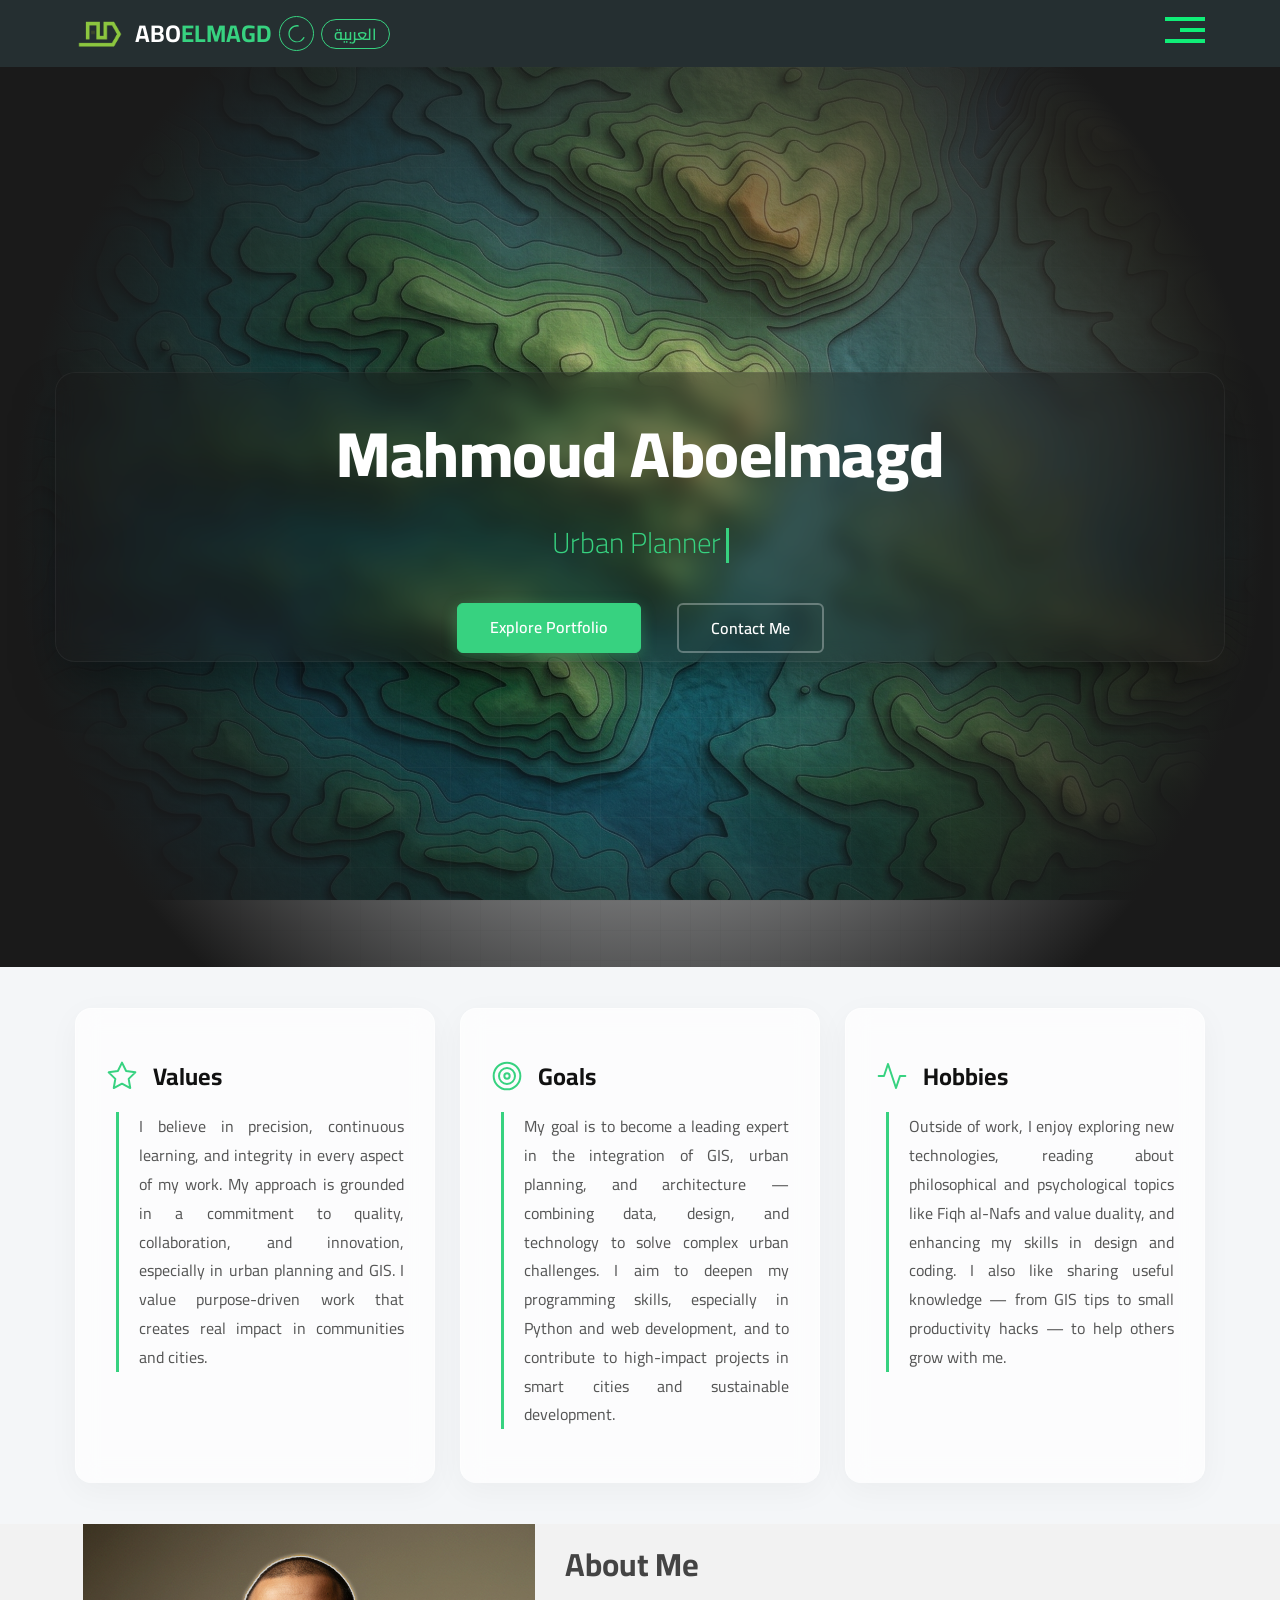
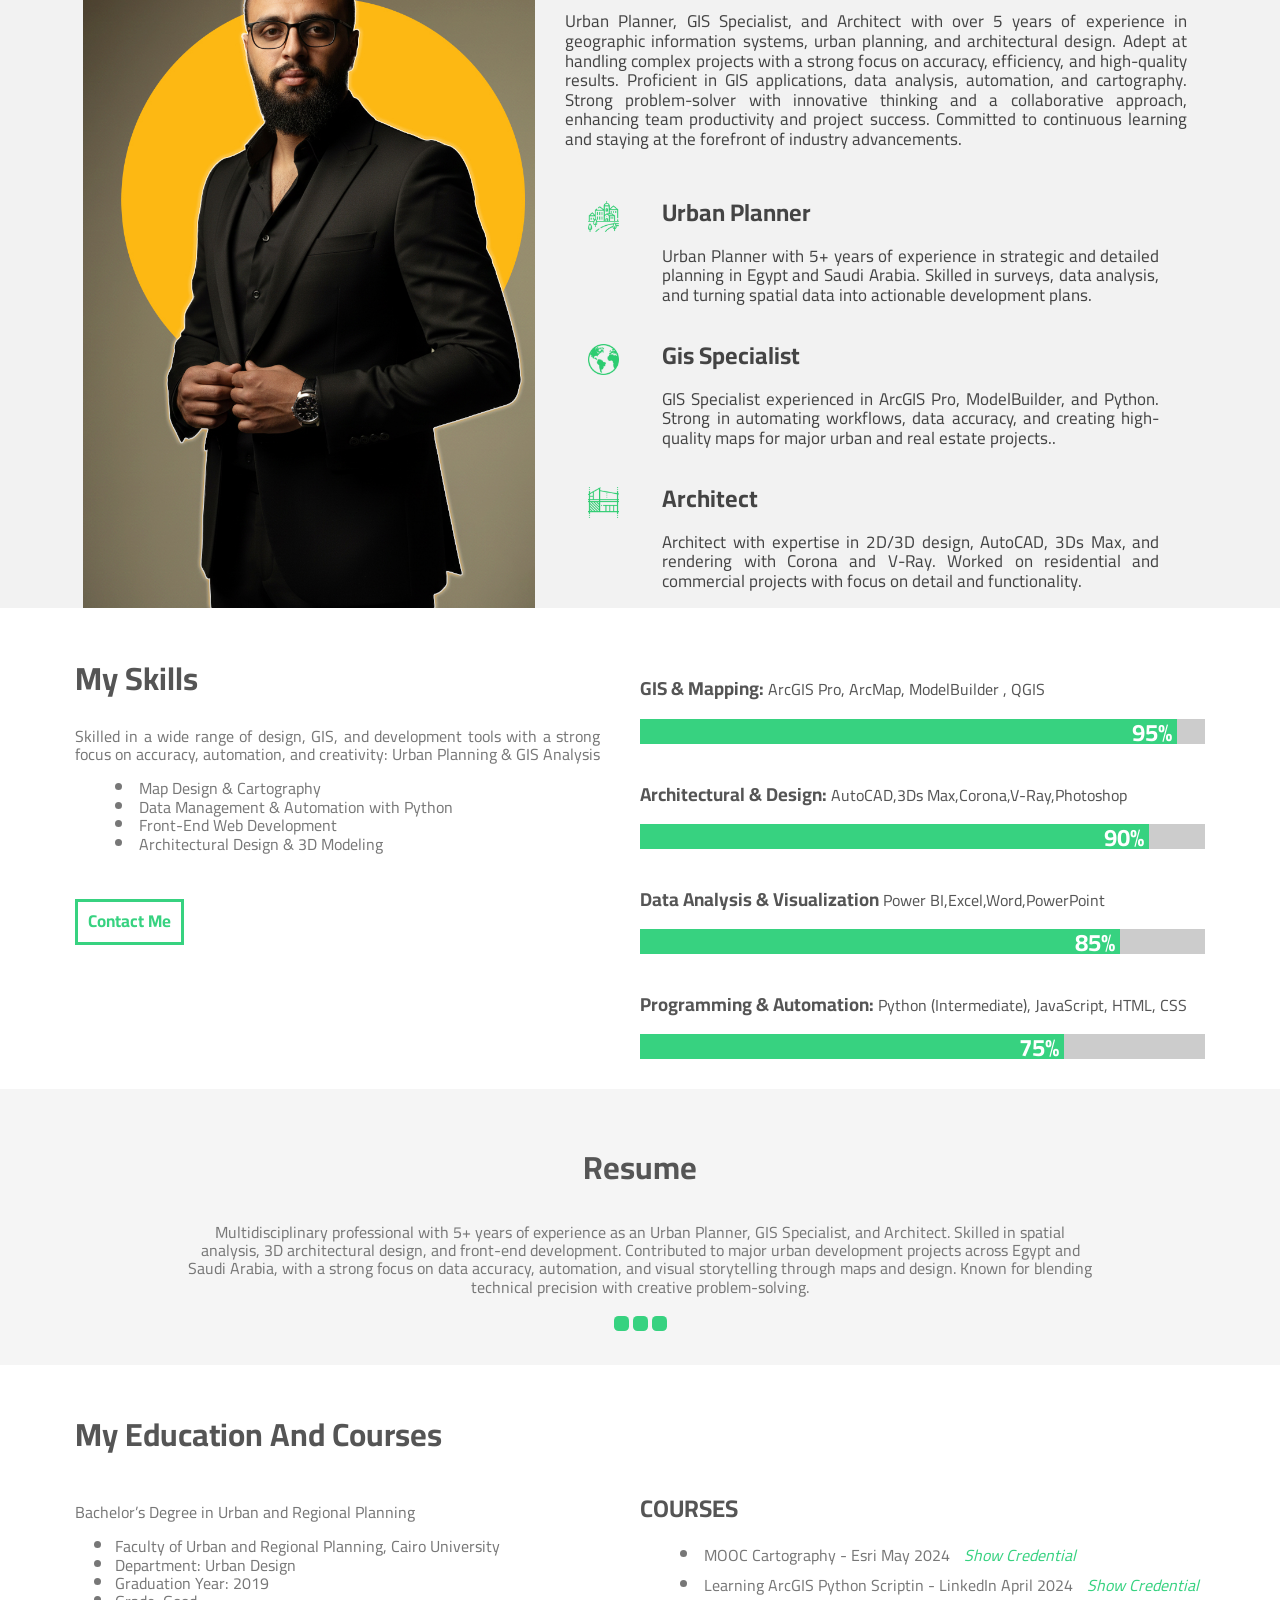
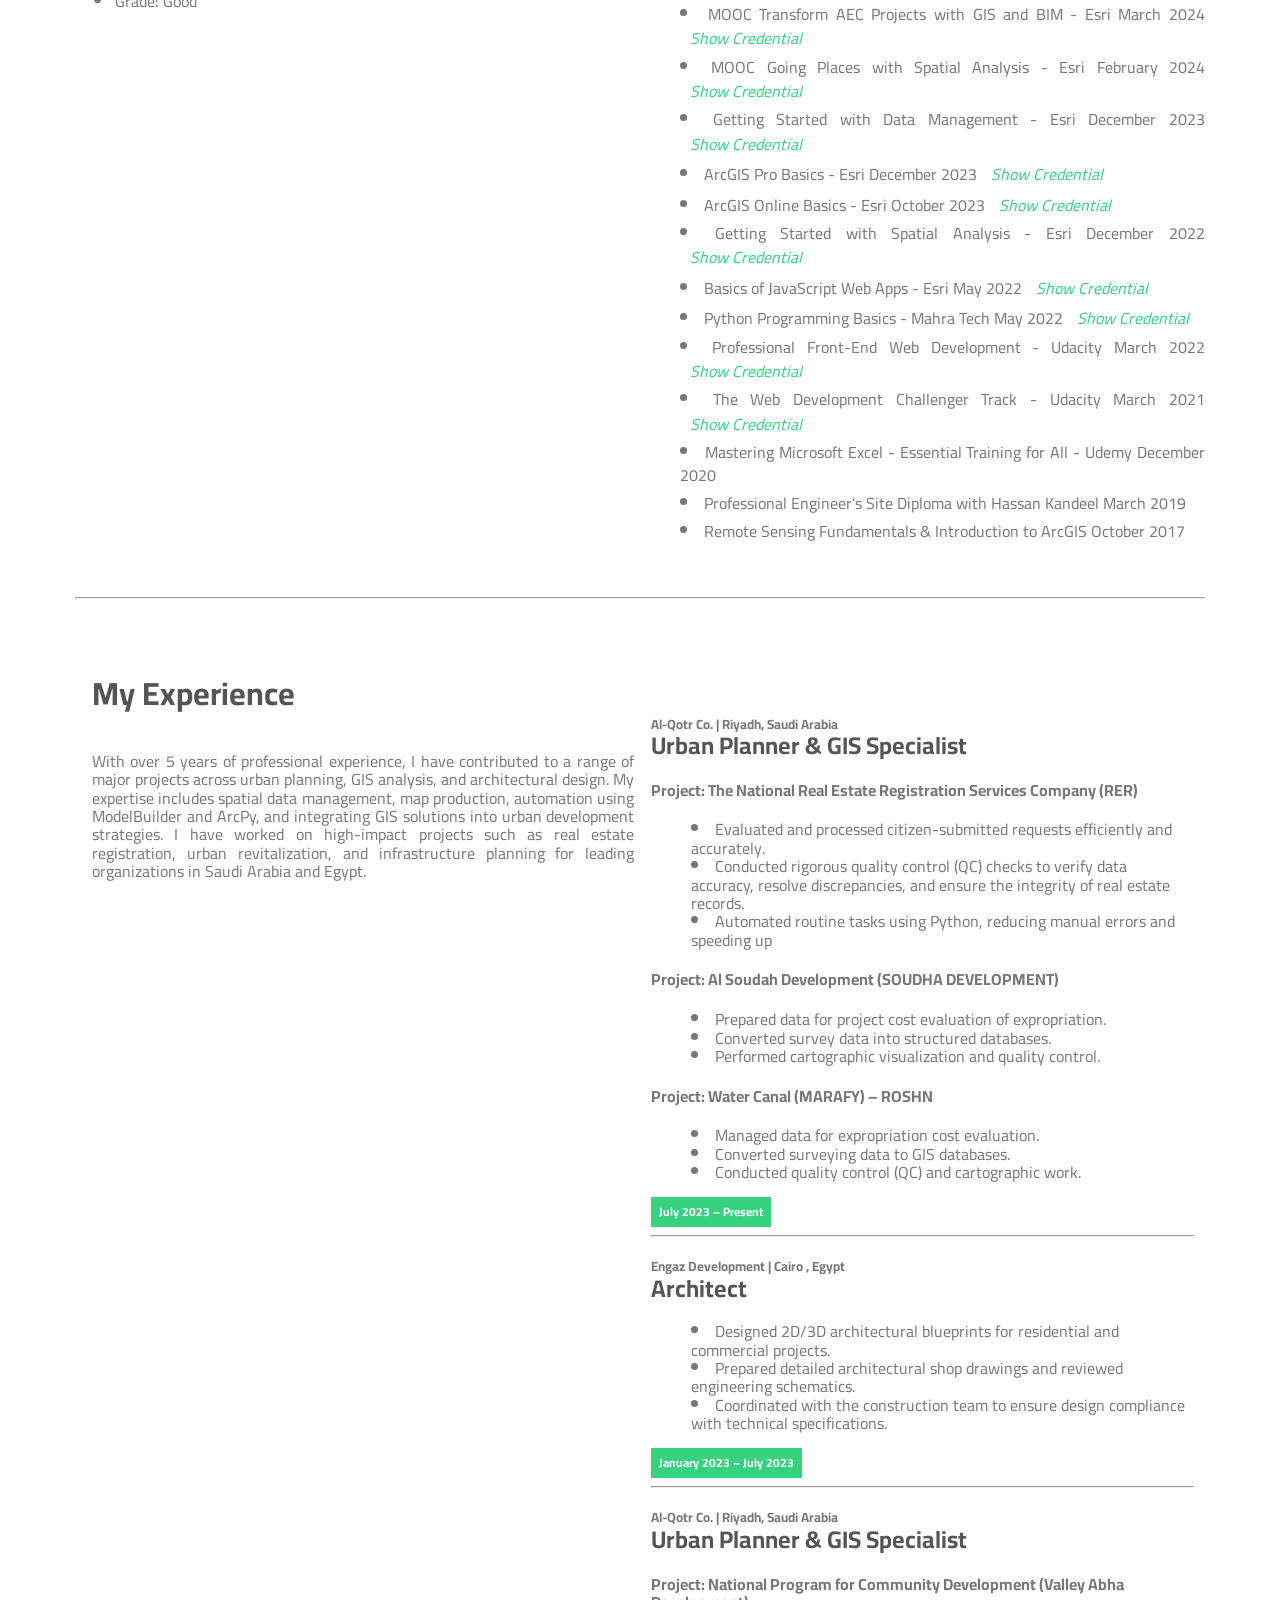
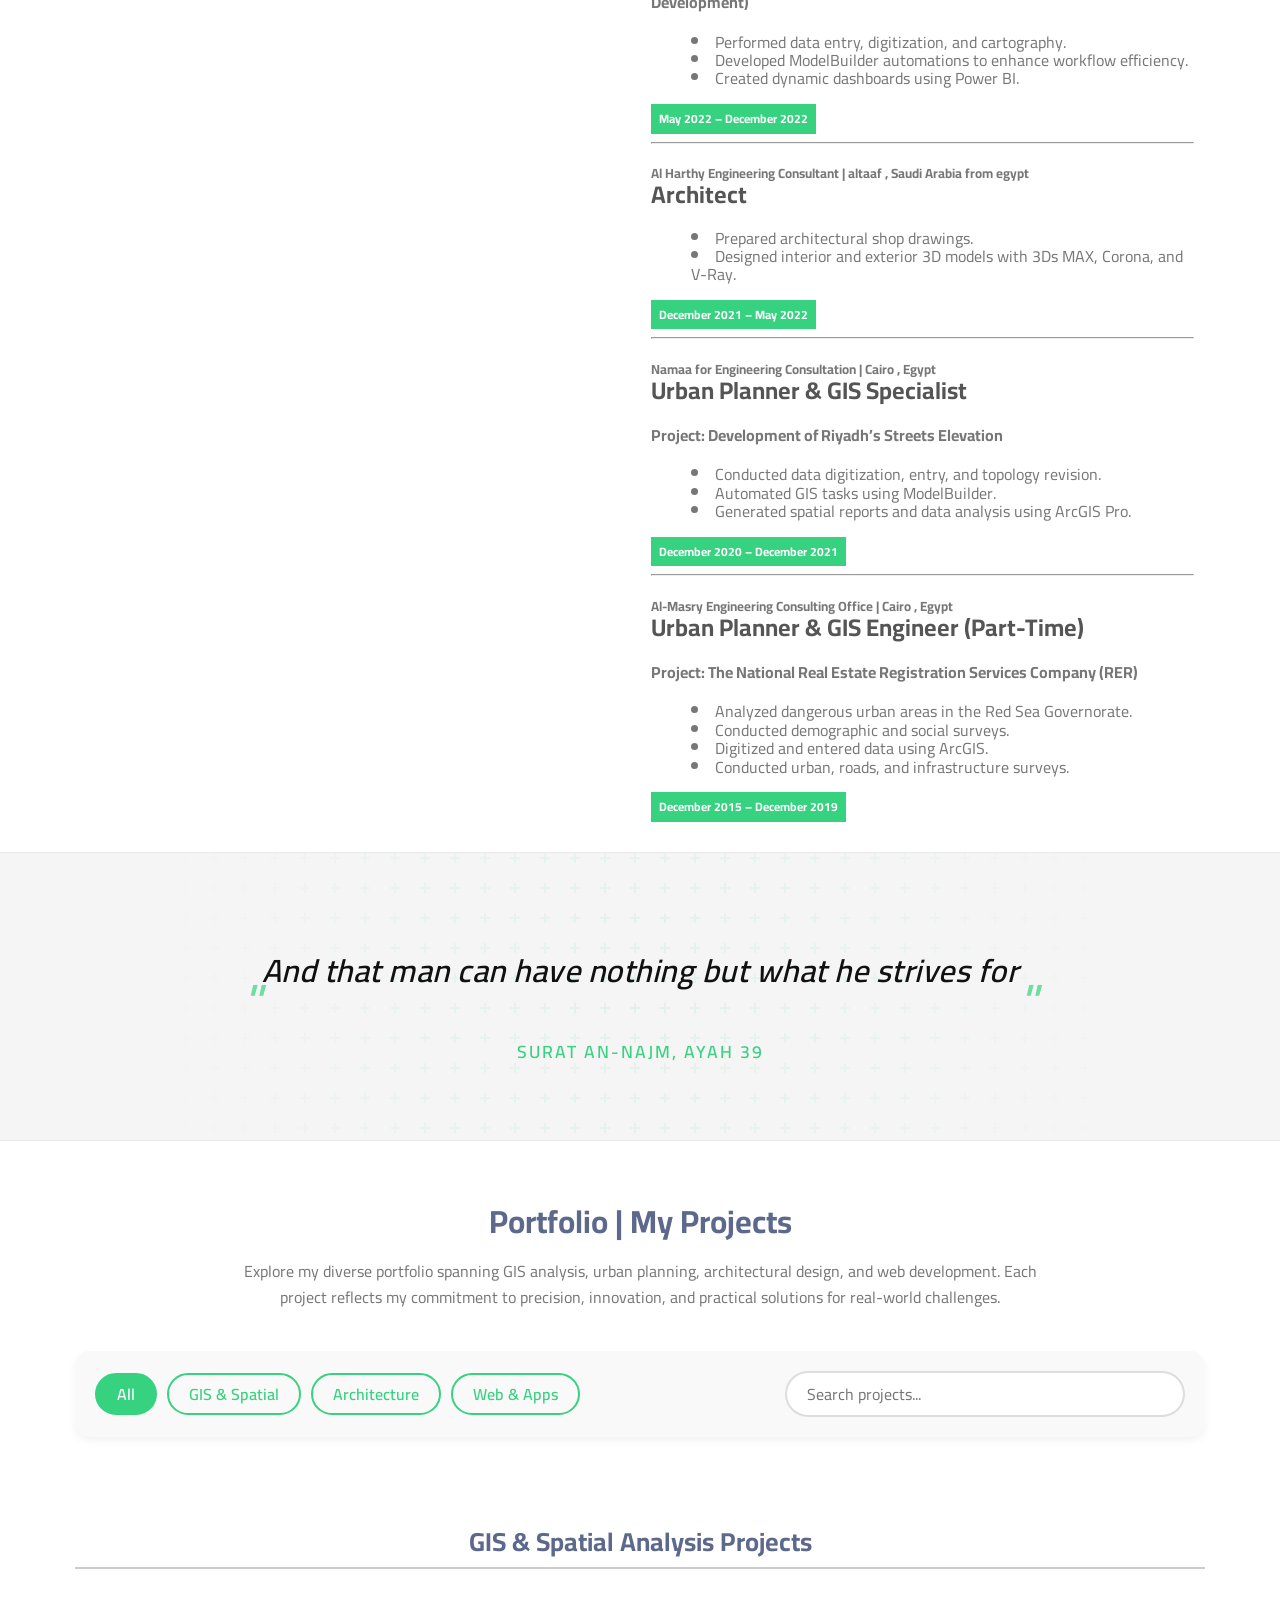
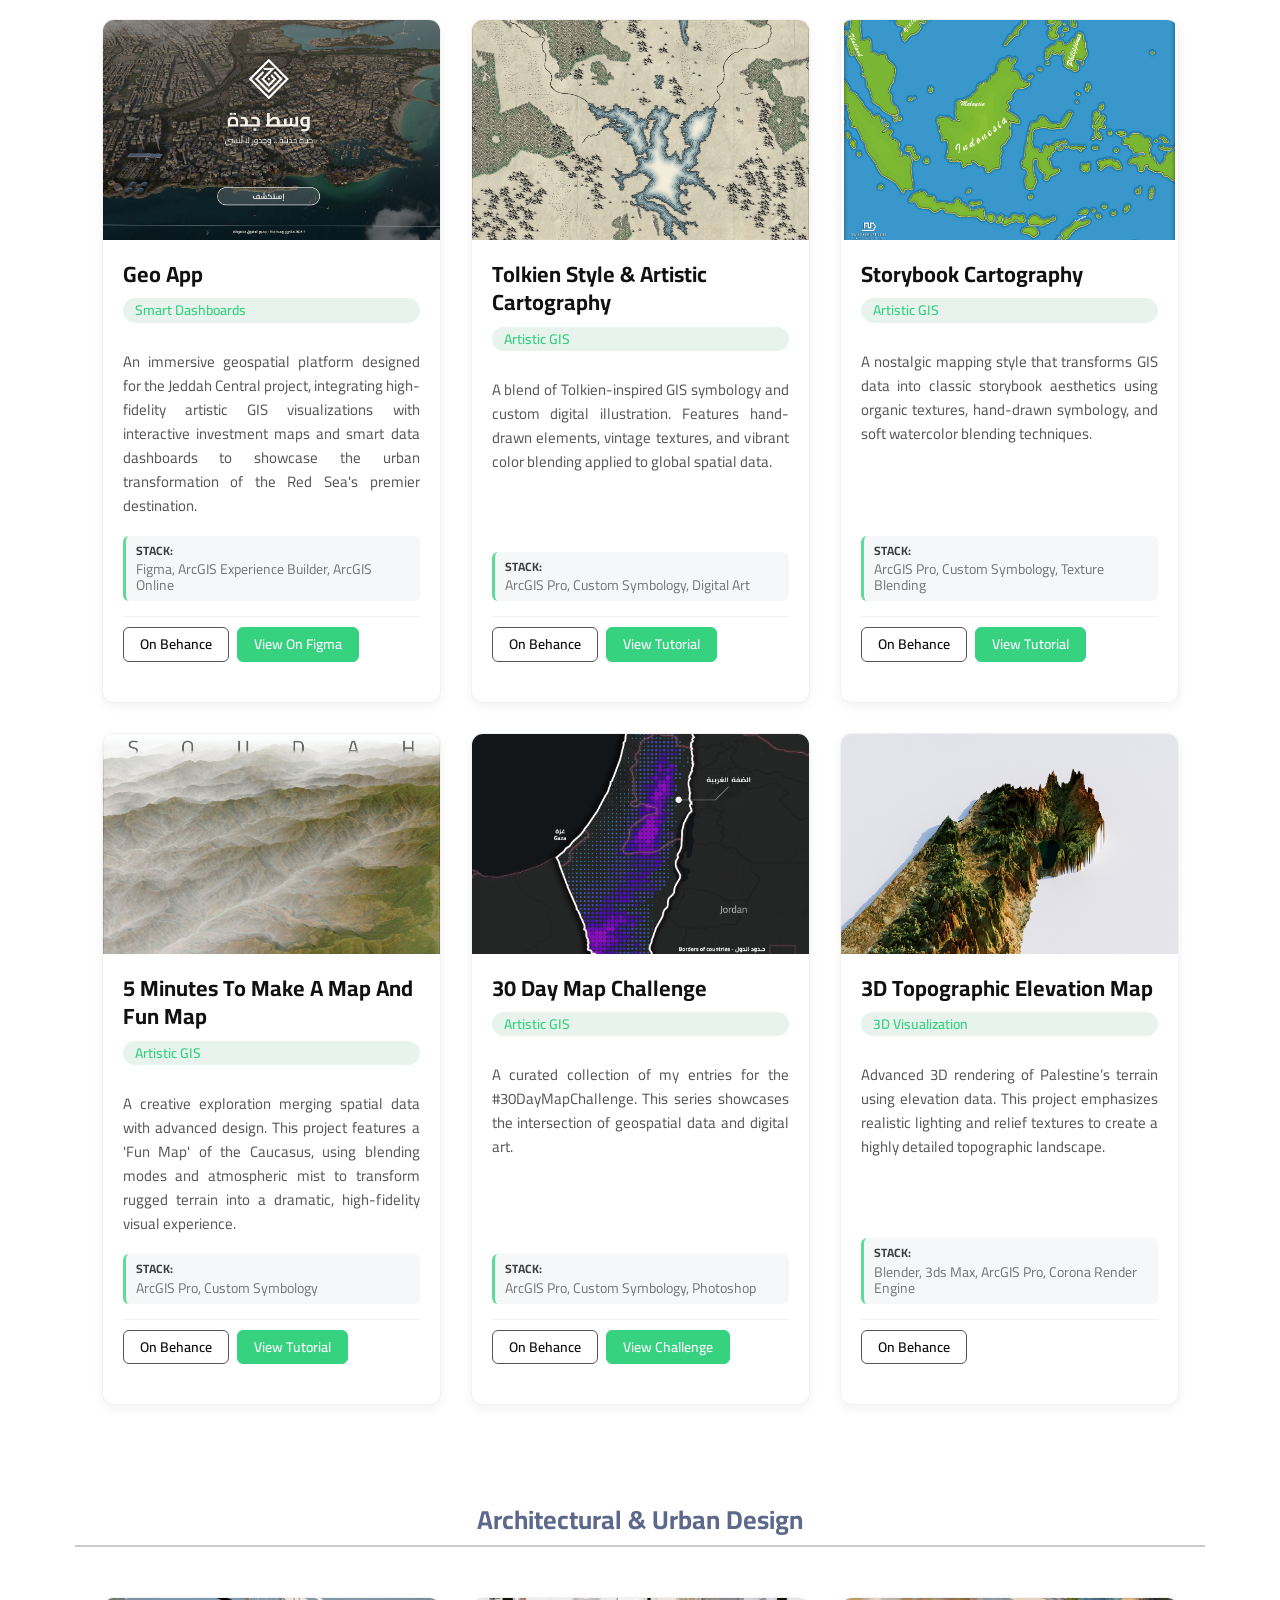
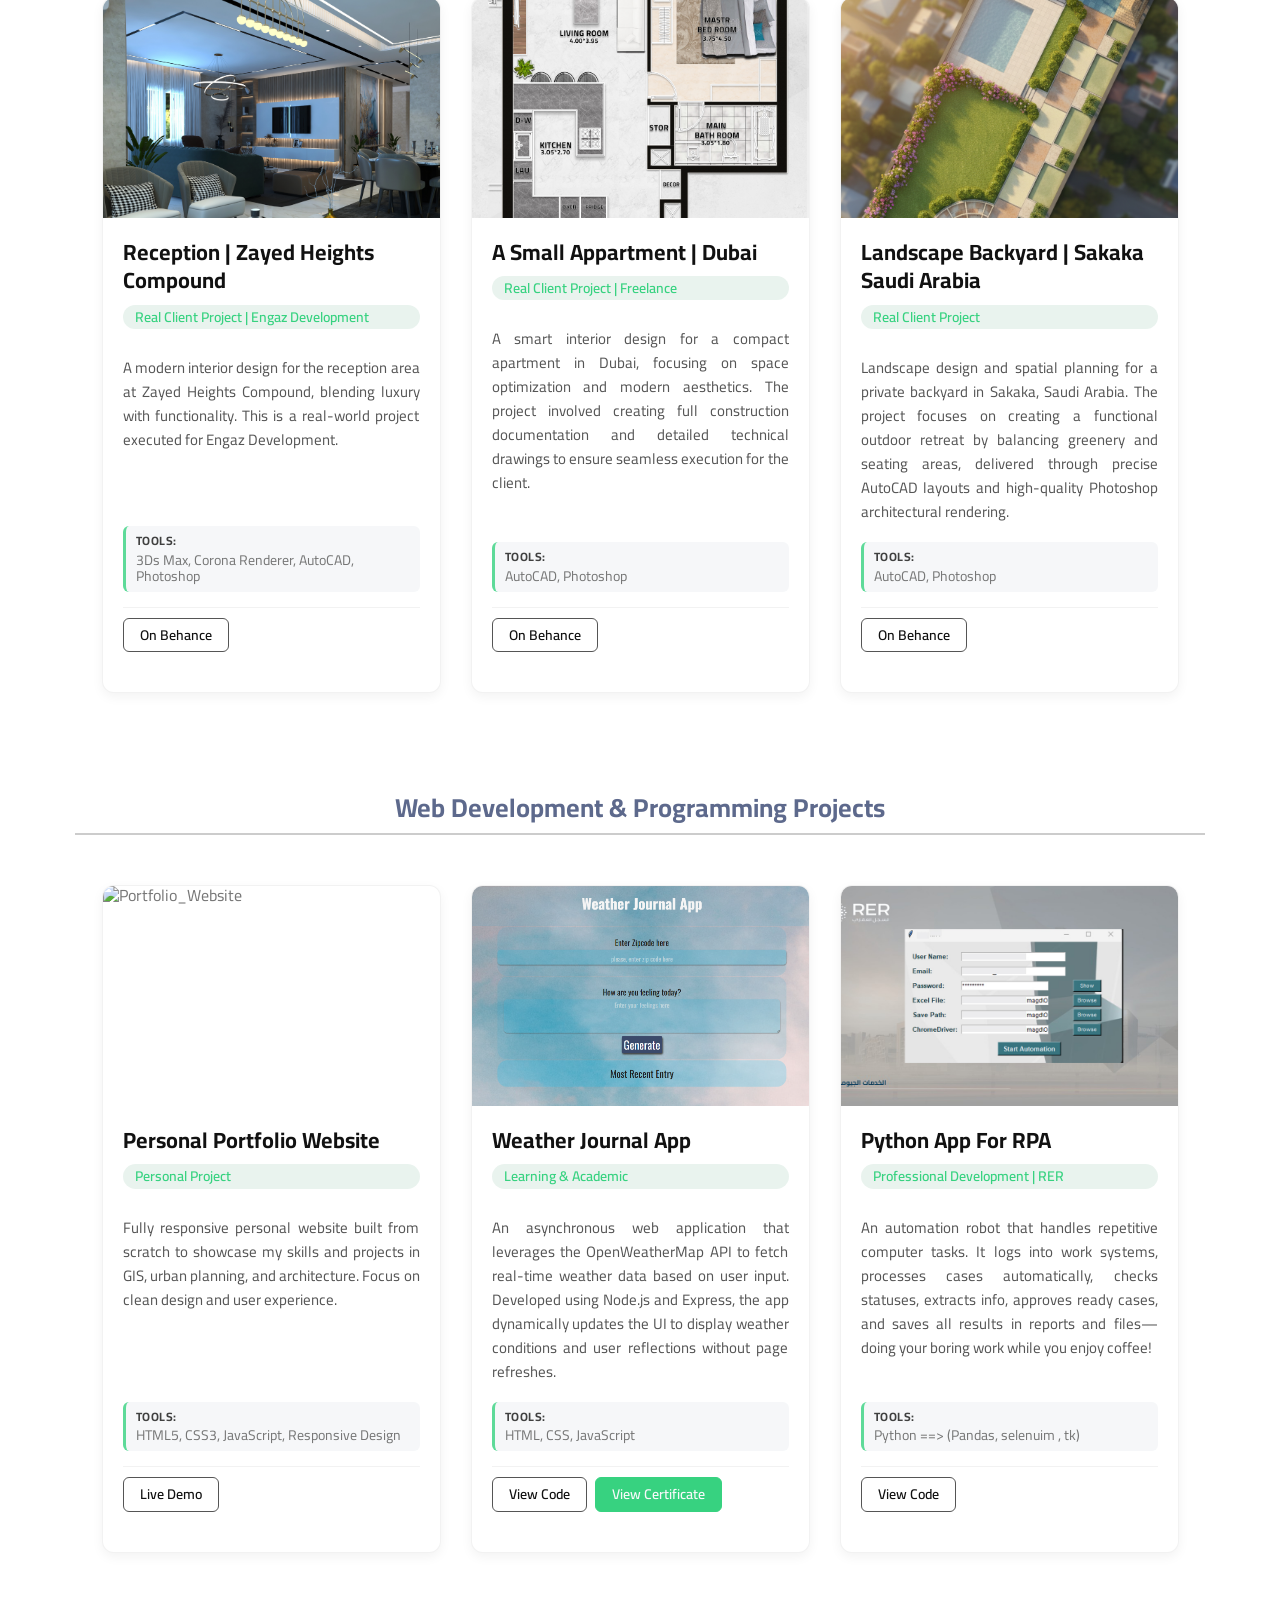
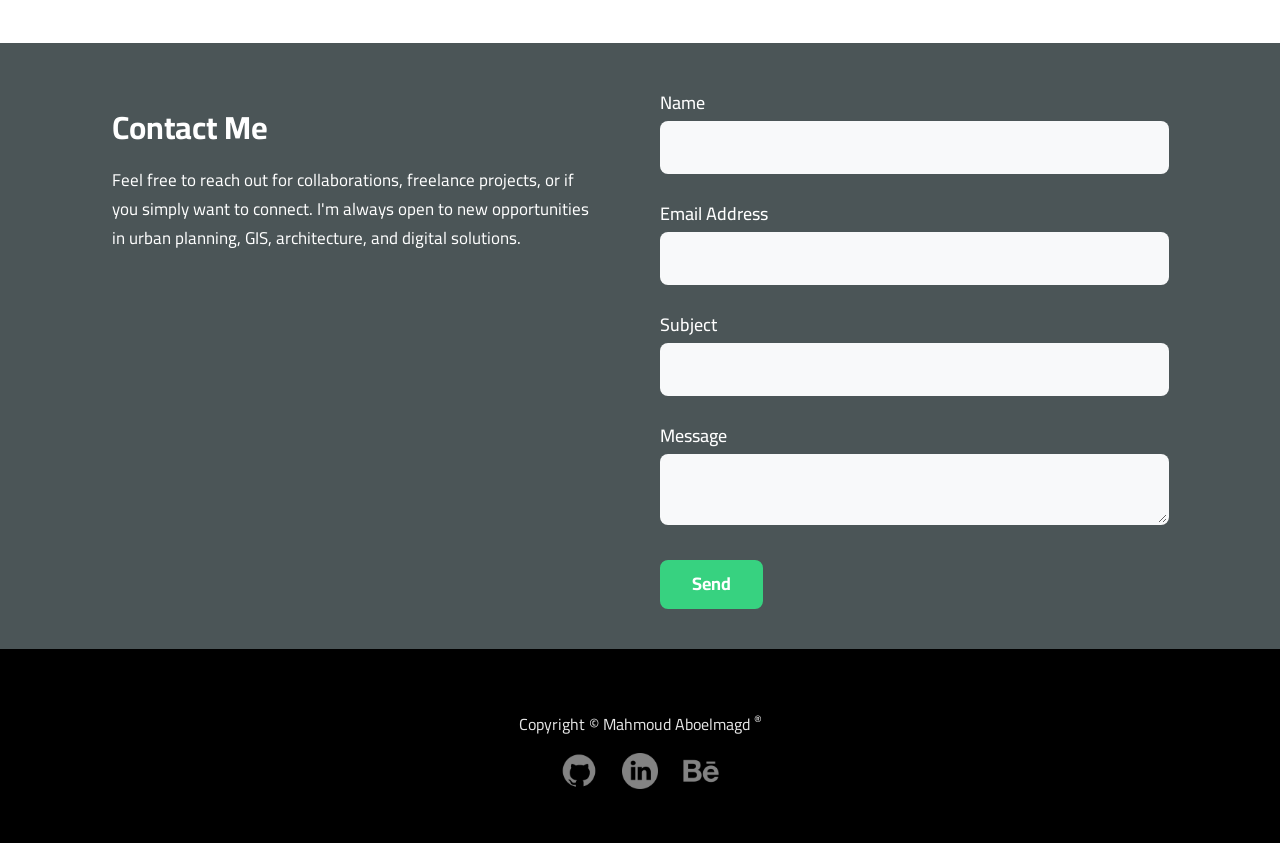
==== commit 8bfad77d: "update" ====
--- a/index.html
+++ b/index.html
@@ -84,21 +84,43 @@
     <div class="feature">
         <div class="container">
             <div class="values feat reveal">
-                <h1>Values</h1>
+                <h1>
+                    <svg xmlns="http://www.w3.org/2000/svg" viewBox="0 0 24 24" fill="none" stroke="currentColor"
+                        stroke-linecap="round" stroke-linejoin="round">
+                        <polygon
+                            points="12 2 15.09 8.26 22 9.27 17 14.14 18.18 21.02 12 17.77 5.82 21.02 7 14.14 2 9.27 8.91 8.26 12 2">
+                        </polygon>
+                    </svg>
+                    Values
+                </h1>
                 <p>I believe in precision, continuous learning, and integrity in every
                     aspect of my work. My approach is grounded in a commitment to quality, collaboration,
                     and innovation, especially in urban planning and GIS. I value purpose-driven work that creates
                     real impact in communities and cities.</p>
             </div>
             <div class="goals feat reveal">
-                <h1>Goals</h1>
+                <h1>
+                    <svg xmlns="http://www.w3.org/2000/svg" viewBox="0 0 24 24" fill="none" stroke="currentColor"
+                        stroke-linecap="round" stroke-linejoin="round">
+                        <circle cx="12" cy="12" r="10"></circle>
+                        <circle cx="12" cy="12" r="6"></circle>
+                        <circle cx="12" cy="12" r="2"></circle>
+                    </svg>
+                    Goals
+                </h1>
                 <p>My goal is to become a leading expert in the integration of GIS, urban planning,
                     and architecture — combining data, design, and technology to solve complex urban
                     challenges. I aim to deepen my programming skills, especially in Python and web development, and to
                     contribute to high-impact projects in smart cities and sustainable development.</p>
             </div>
             <div class="hobbies feat reveal">
-                <h1>Hobbies</h1>
+                <h1>
+                    <svg xmlns="http://www.w3.org/2000/svg" viewBox="0 0 24 24" fill="none" stroke="currentColor"
+                        stroke-linecap="round" stroke-linejoin="round">
+                        <path d="M22 12h-4l-3 9L9 3l-3 9H2"></path>
+                    </svg>
+                    Hobbies
+                </h1>
                 <p>Outside of work, I enjoy exploring new technologies, reading about philosophical
                     and psychological topics like Fiqh al-Nafs and value duality, and enhancing my skills
                     in design and coding. I also like sharing useful knowledge — from GIS tips to small
@@ -533,14 +555,10 @@
     </div>
 
     <div class="comment">
-        <div class="container">
-
-
-            <p>"And that man can have nothing but what he strives for"
-            </p>
+        <div class="container reveal">
+            <p>And that man can have nothing but what he strives for</p>
             <h3>Surat An-Najm, Ayah 39</h3>
         </div>
-
     </div>
 
     <div class="port" id="portfolio1">
--- a/css/style.css
+++ b/css/style.css
@@ -395,19 +395,22 @@
 }
 
 .hero-headline {
-    font-size: clamp(2.5rem, 5vw, 4rem);
+    font-size: clamp(2rem, 5vw, 4rem);
     font-weight: 700;
     color: var(--soft-white);
     margin-bottom: 0.5rem;
     letter-spacing: -0.02em;
+    line-height: 1.2;
 }
 
 .hero-tagline {
-    font-size: clamp(1.2rem, 2.5vw, 1.8rem);
+    font-size: clamp(1.1rem, 2.5vw, 1.8rem);
     color: var(--primary-green-light);
-    height: 40px;
+    height: auto;
+    min-height: 40px;
     margin-bottom: 2rem;
     font-weight: 300;
+    line-height: 1.4;
 }
 
 /* Typing effect cursor */
@@ -474,7 +477,9 @@
 /* start feature */
 
 .feature {
-    background-color: var(--card-bg);
+    background-color: var(--bg-primary);
+    position: relative;
+    z-index: 10;
 }
 
 .feature .container {
@@ -489,14 +494,17 @@
 .feature .feat {
     flex: 1 1 calc(33.333% - 40px);
     min-width: 320px;
-    background-color: var(--card-bg);
-    border-radius: 20px;
-    box-shadow: 0 4px 15px rgba(0, 0, 0, 0.05);
-    padding: 30px;
+    background: rgba(255, 255, 255, 0.7);
+    backdrop-filter: blur(12px);
+    -webkit-backdrop-filter: blur(12px);
+    border-radius: 16px;
+    box-shadow: 0 8px 32px rgba(0, 0, 0, 0.04);
+    padding: 35px 30px;
     margin: 1px auto;
     box-sizing: border-box;
-    transition: transform 0.3s ease, box-shadow 0.3s ease;
-    border: 1px solid rgba(0, 0, 0, 0.05);
+    transition: all 0.4s cubic-bezier(0.165, 0.84, 0.44, 1);
+    border: 1px solid rgba(255, 255, 255, 0.5);
+    border-bottom: 3px solid transparent;
     position: relative;
 }
 
@@ -505,8 +513,10 @@
 }
 
 .feature .feat:hover {
-    transform: translateY(-5px);
-    box-shadow: 0 10px 25px rgba(46, 139, 87, 0.1);
+    transform: translateY(-8px);
+    box-shadow: 0 15px 40px rgba(55, 210, 128, 0.12);
+    border-bottom: 3px solid var(--primary-green);
+    background: rgba(255, 255, 255, 0.9);
 }
 
 .feature .feat h1 {
@@ -641,7 +651,16 @@
 
 @media (max-width: 998px) {
     .about .my-img {
-        display: none;
+        width: 100%;
+        display: block;
+        margin-bottom: 30px;
+        border-radius: 12px;
+        box-shadow: 0 10px 30px rgba(0, 0, 0, 0.1);
+    }
+
+    div.imgscenter {
+        min-height: 350px;
+        border-radius: 12px;
     }
 
     .about .info {
@@ -1012,11 +1031,32 @@
 
 .comment p {
     color: var(--text-primary);
-    font-size: clamp(1.5rem, 3vw, 2.2rem);
-    font-weight: 400;
-    font-style: auto;
+    font-size: clamp(1.4rem, 2.8vw, 2rem);
+    font-weight: 600;
+    font-style: italic;
     letter-spacing: 0.5px;
-    margin-bottom: 15px;
+    margin-bottom: 25px;
+    line-height: 1.6;
+    position: relative;
+    display: inline-block;
+}
+
+.comment p::before,
+.comment p::after {
+    content: '"';
+    color: var(--primary-green);
+    font-size: 1.5em;
+    vertical-align: text-bottom;
+    line-height: 0;
+    opacity: 0.7;
+}
+
+.comment h3 {
+    color: var(--primary-green) !important;
+    font-size: 1.2rem;
+    font-weight: 700;
+    letter-spacing: 1px;
+    text-transform: uppercase;
 }
 
 .comment h3 {
--- a/css/dark-mode.css
+++ b/css/dark-mode.css
@@ -51,8 +51,17 @@
 }
 
 body.dark-mode .feature .feat {
-    background-color: #2d2d2d;
-    box-shadow: 0 4px 8px rgba(0, 0, 0, 0.3);
+    background: rgba(42, 42, 42, 0.6);
+    backdrop-filter: blur(12px);
+    -webkit-backdrop-filter: blur(12px);
+    box-shadow: 0 4px 15px rgba(0, 0, 0, 0.5);
+    border: 1px solid rgba(255, 255, 255, 0.08);
+}
+
+body.dark-mode .feature .feat:hover {
+    background: rgba(42, 42, 42, 0.85);
+    box-shadow: 0 15px 40px rgba(55, 210, 128, 0.08);
+    border-bottom: 3px solid var(--primary-green);
 }
 
 body.dark-mode .feature .feat h1 {
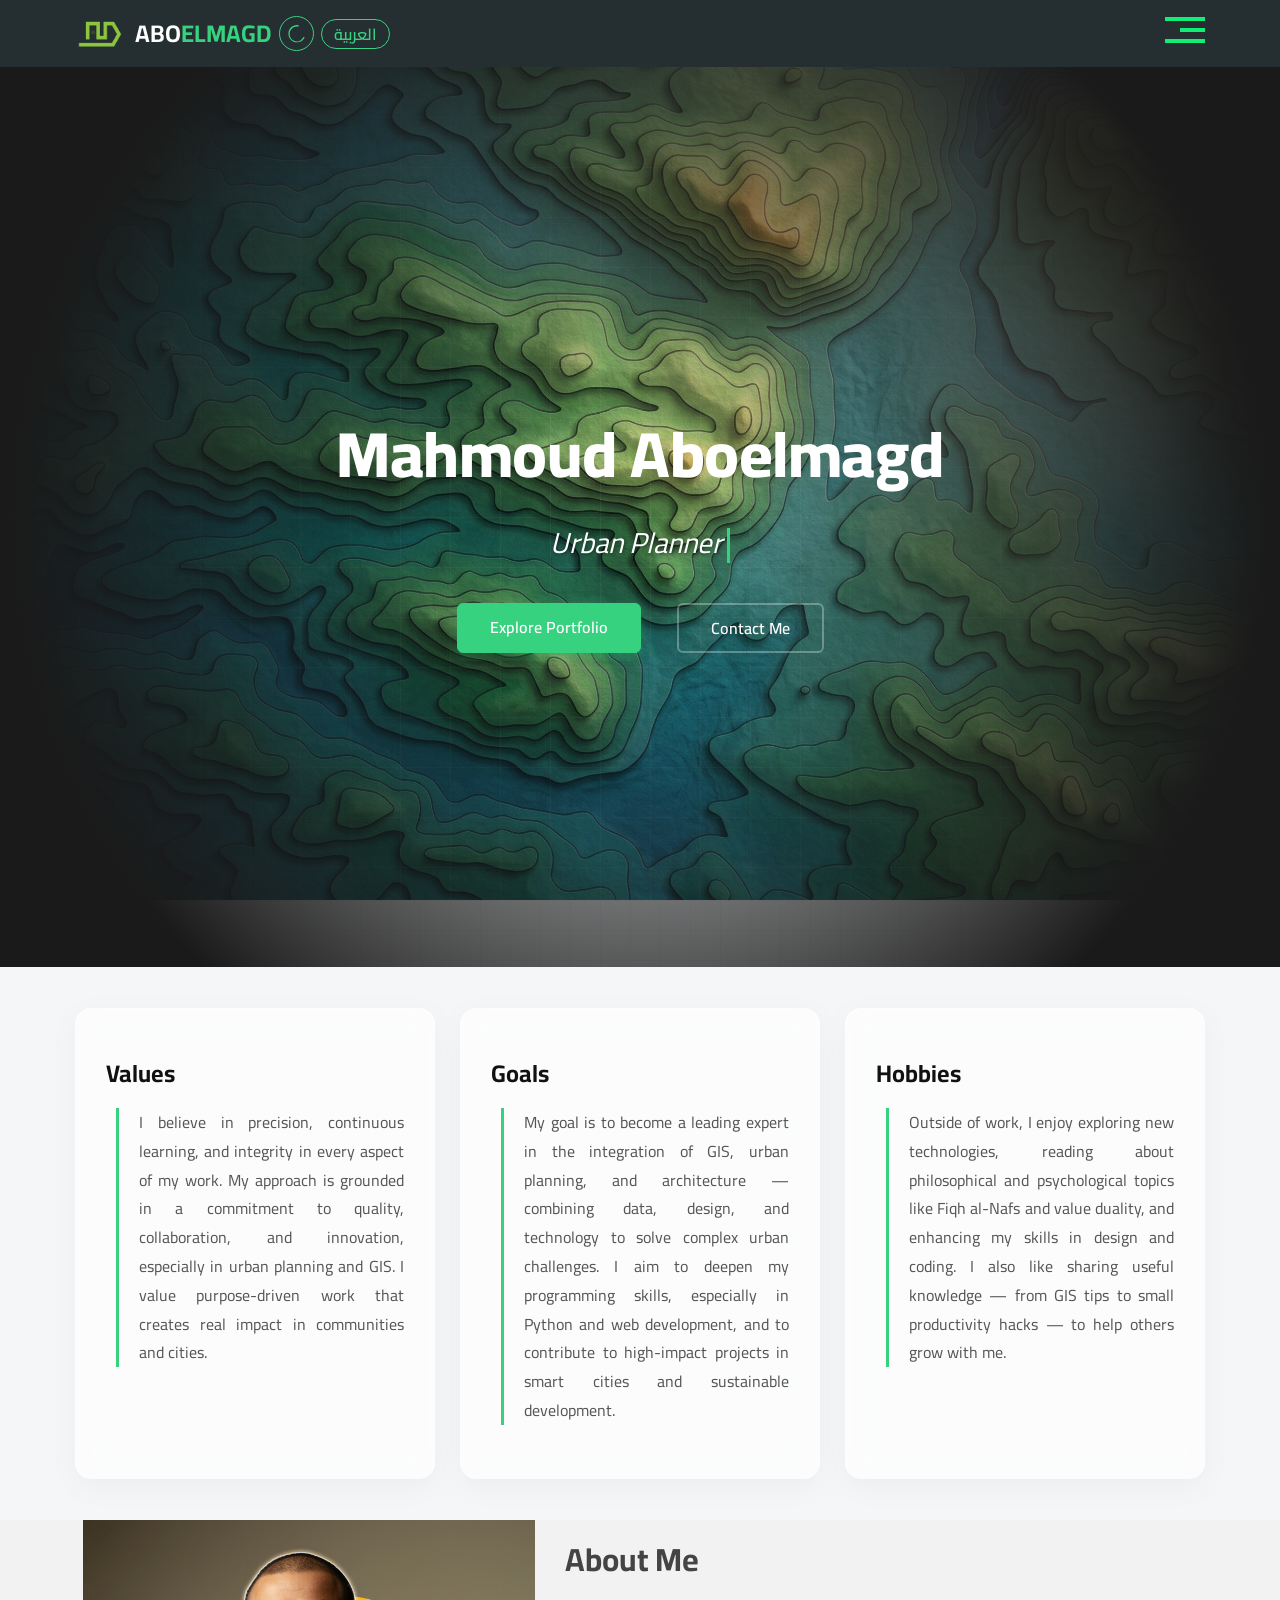
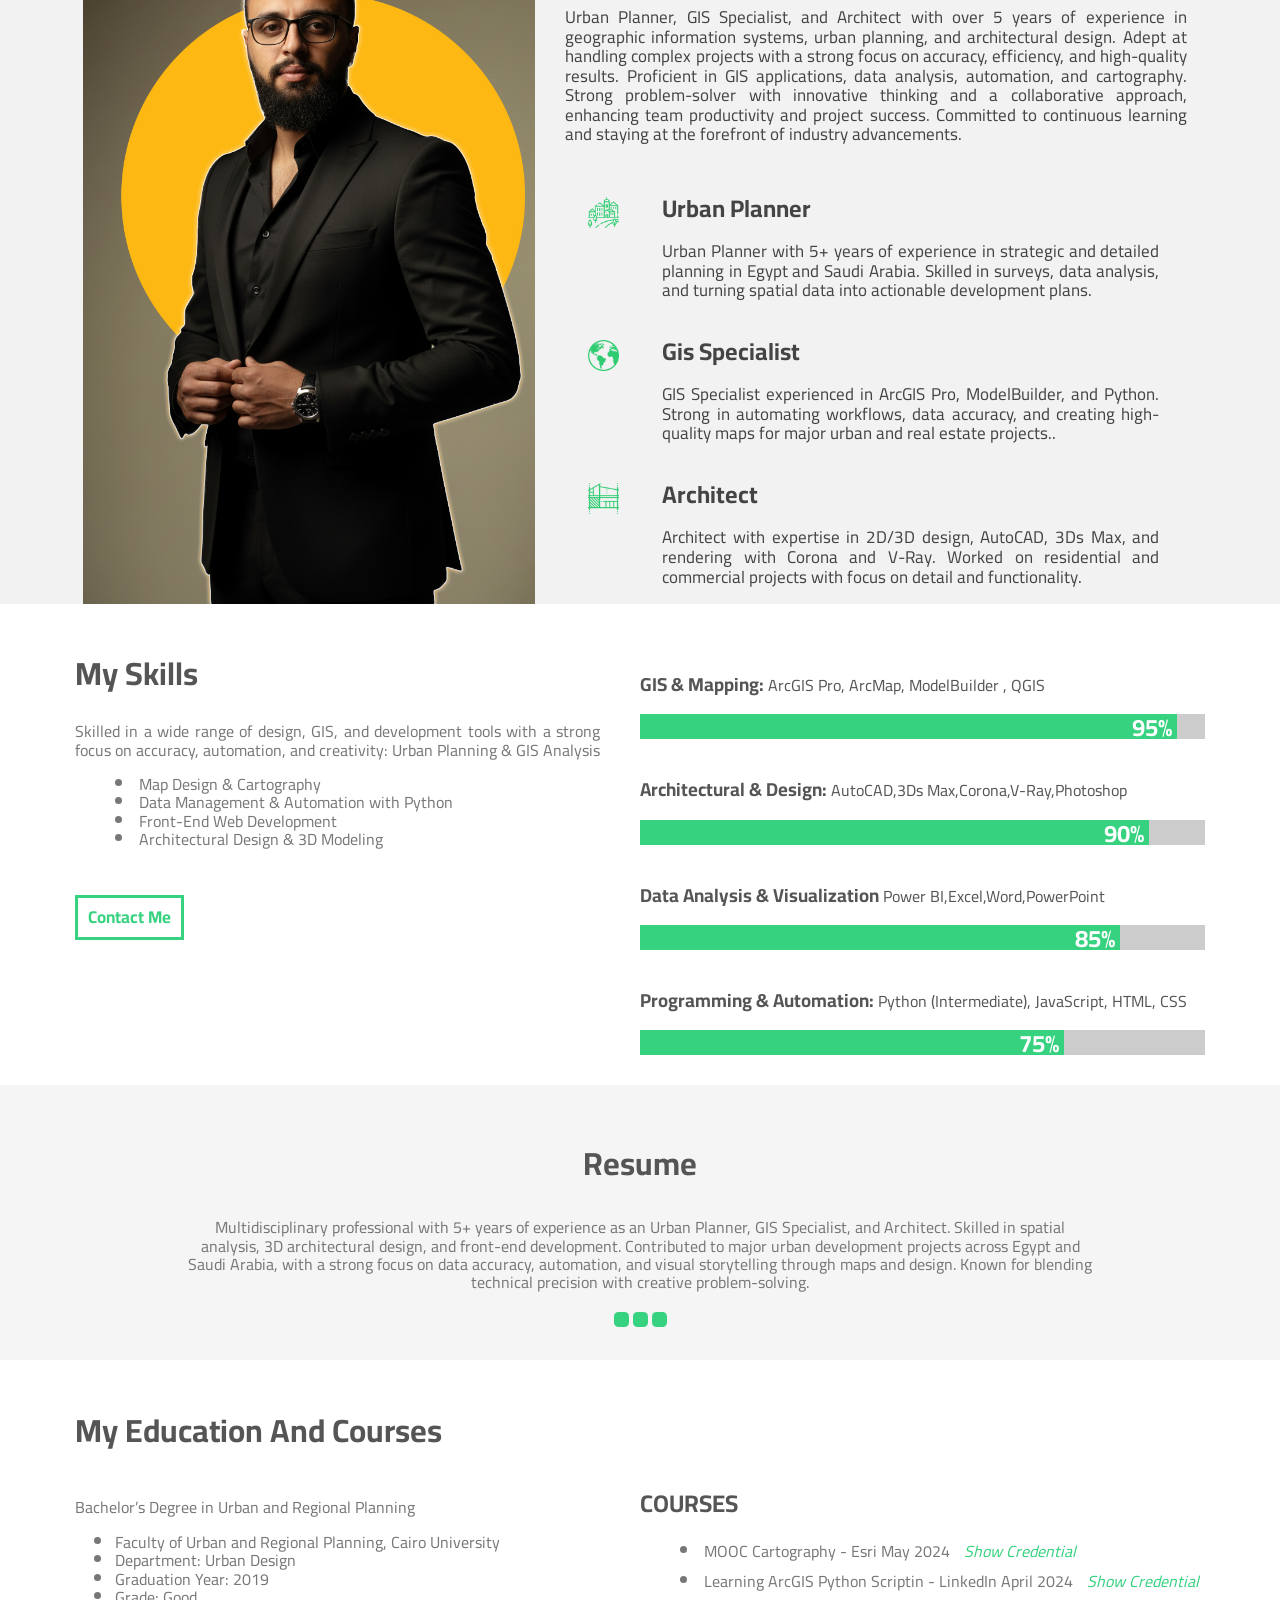
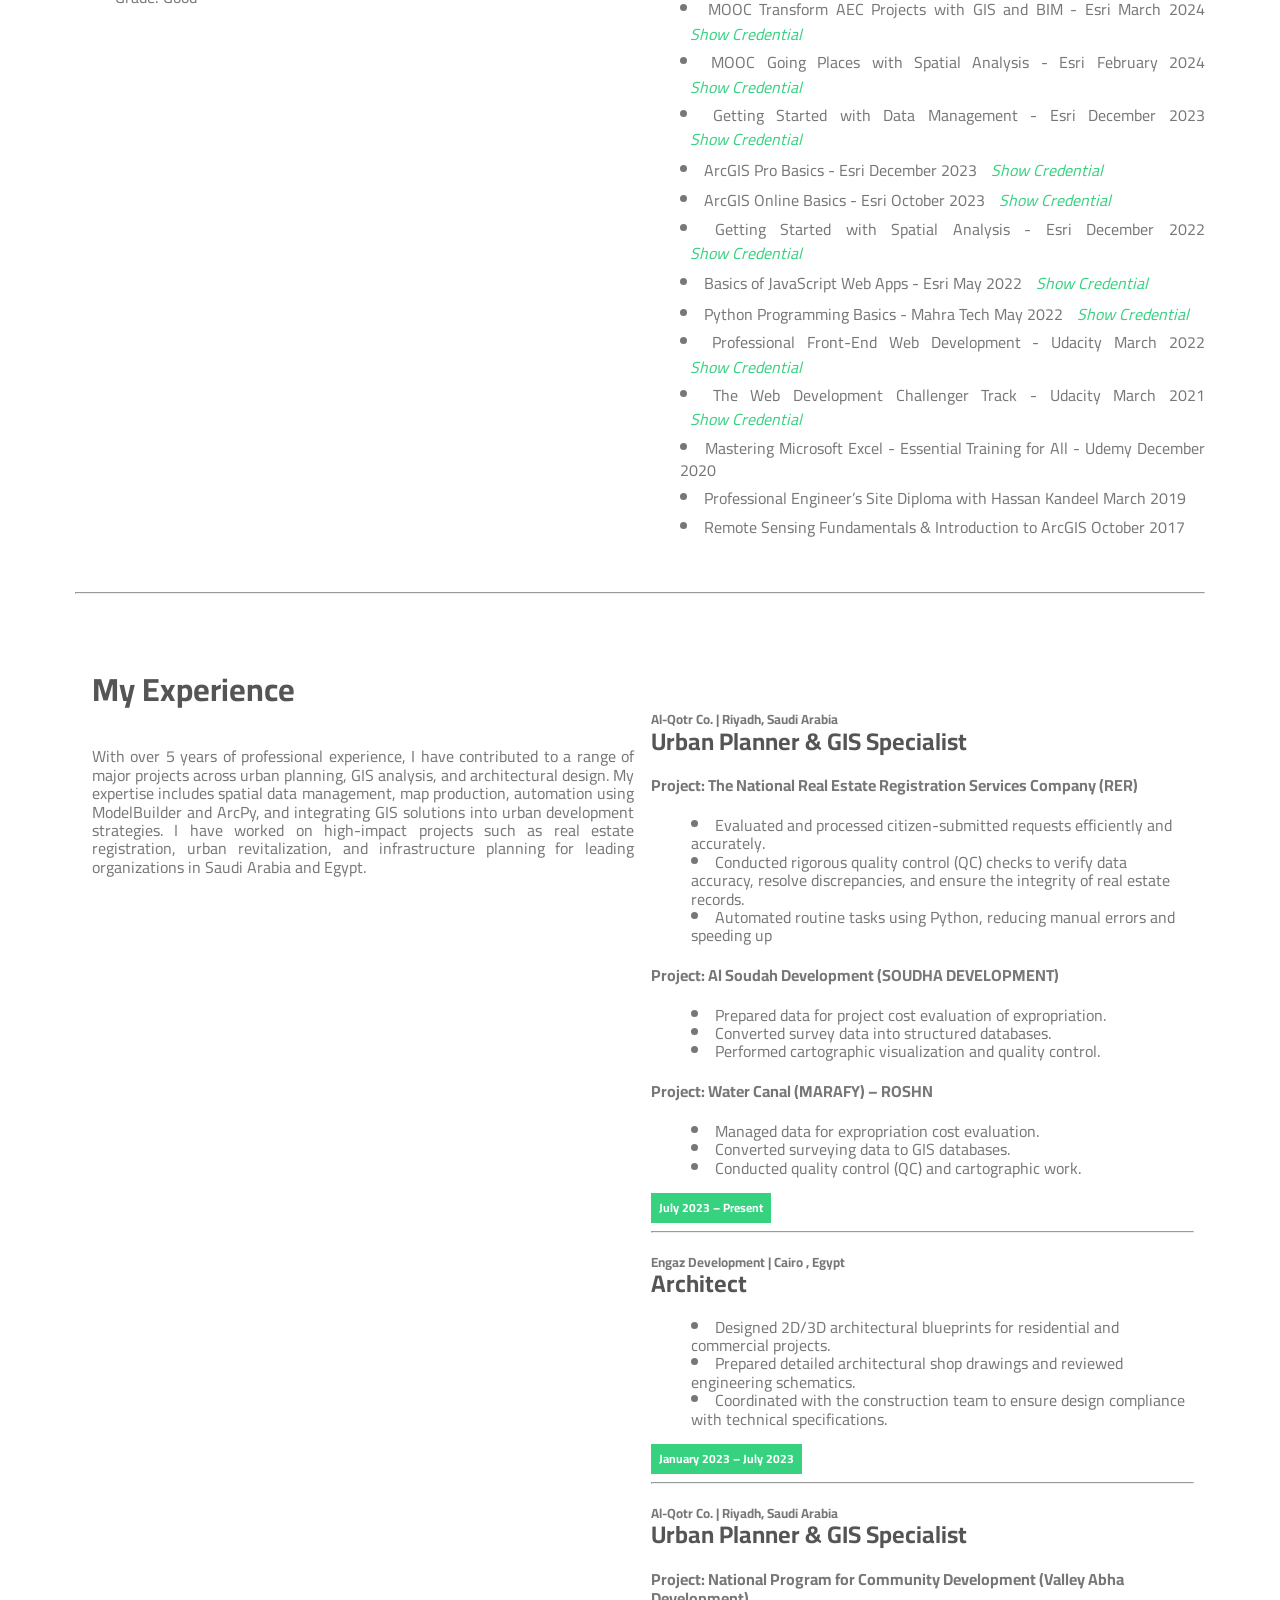
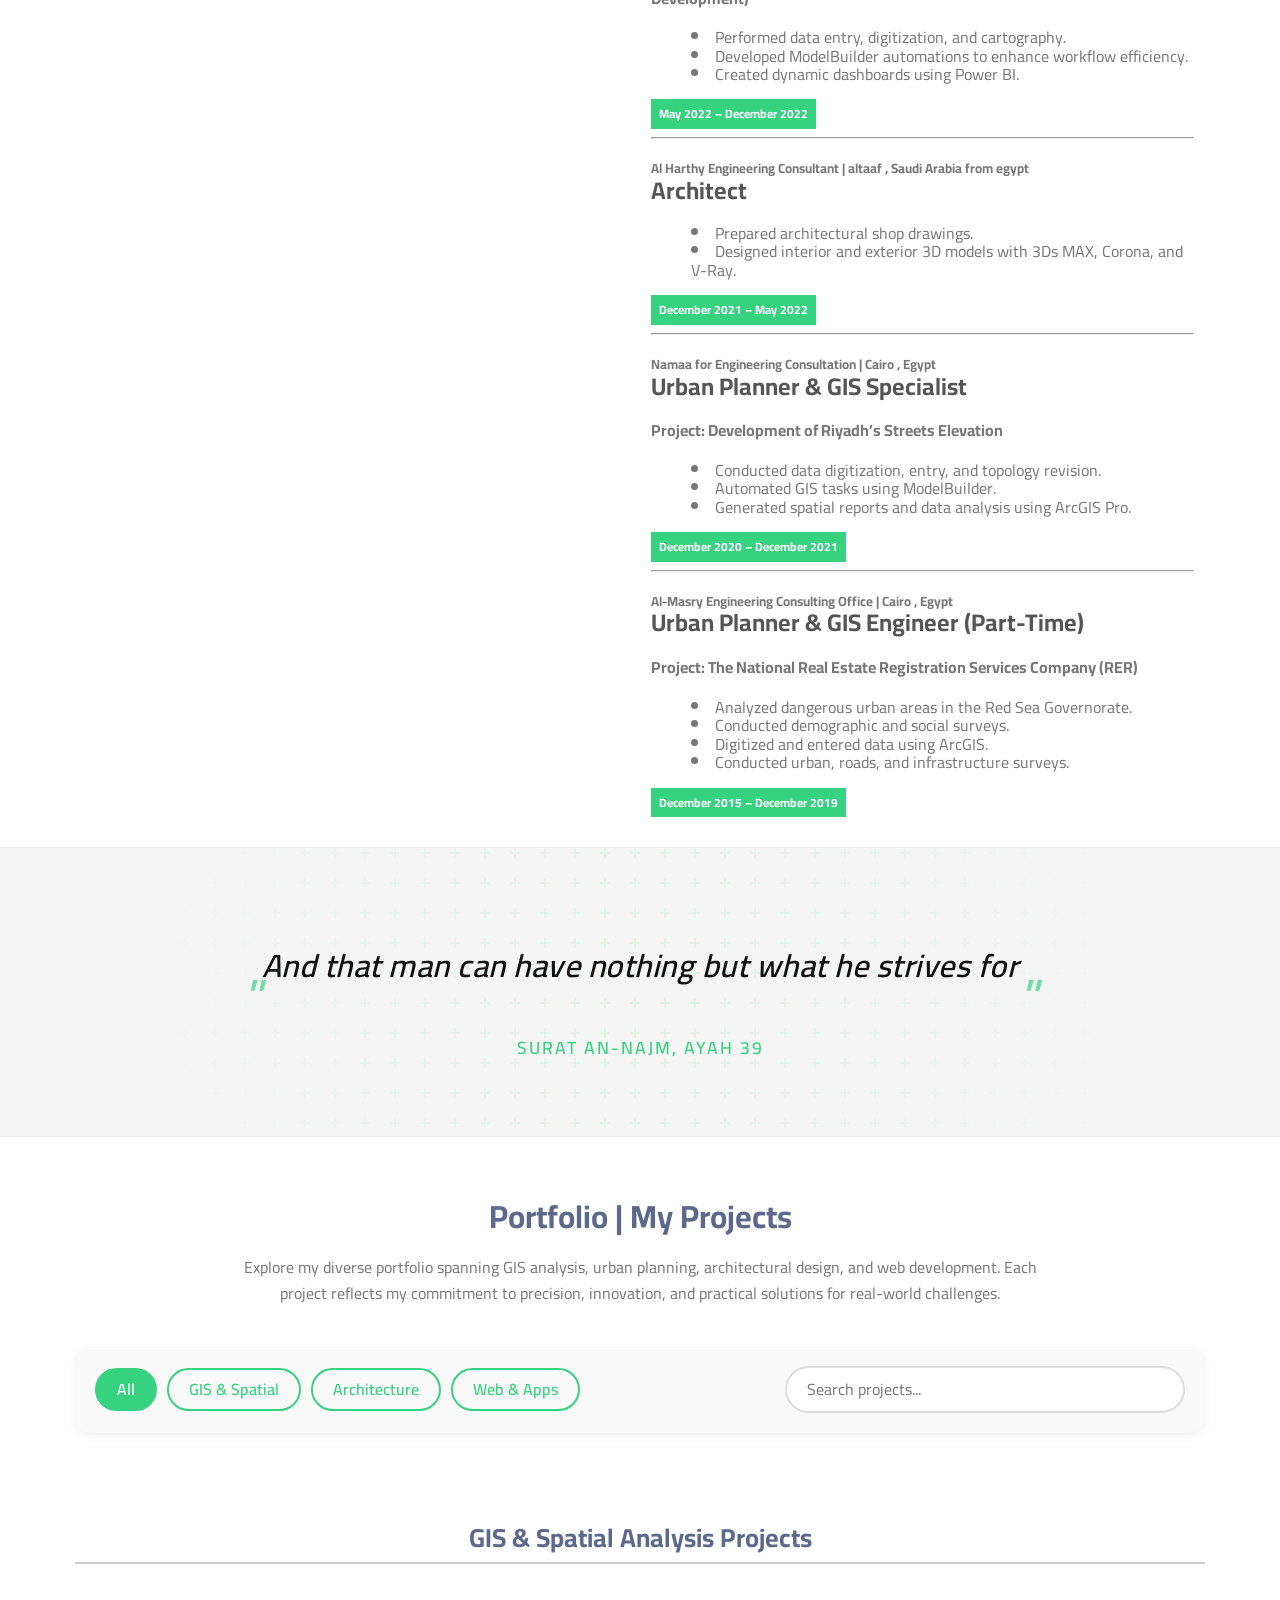
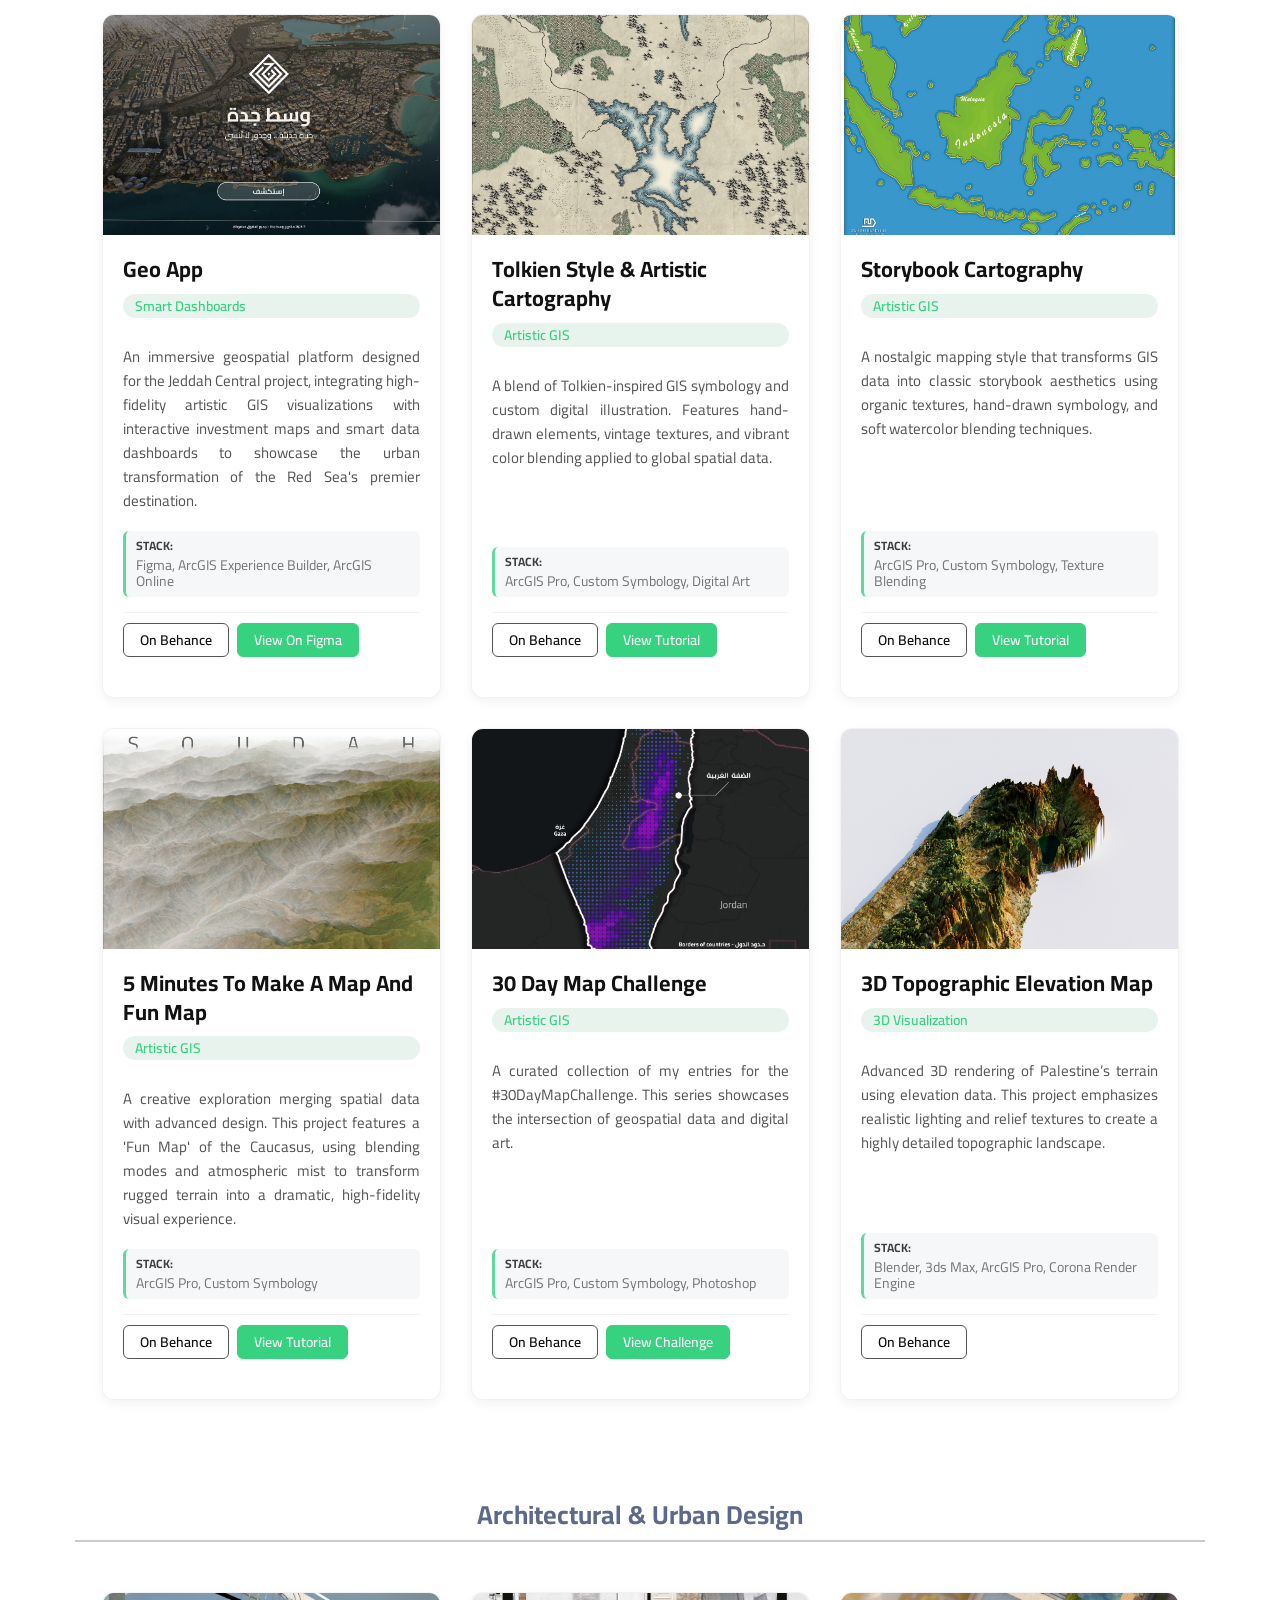
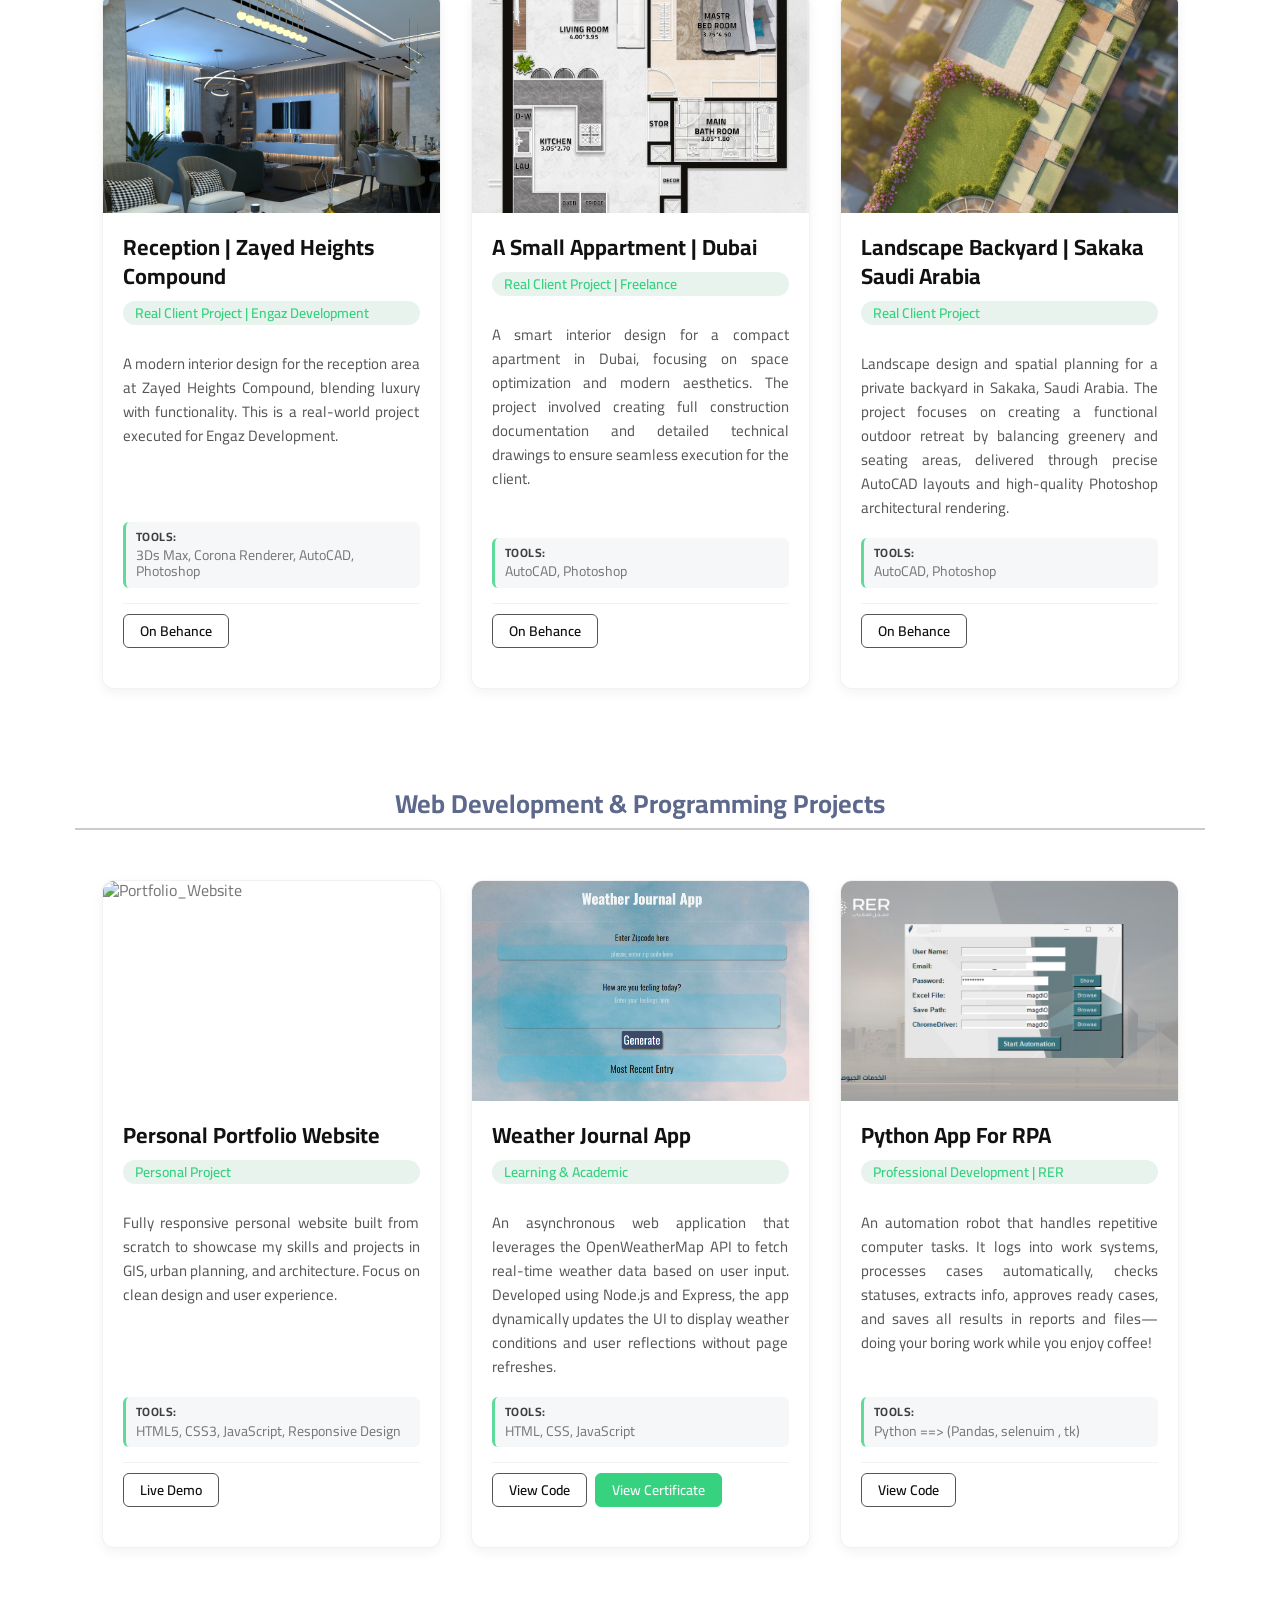
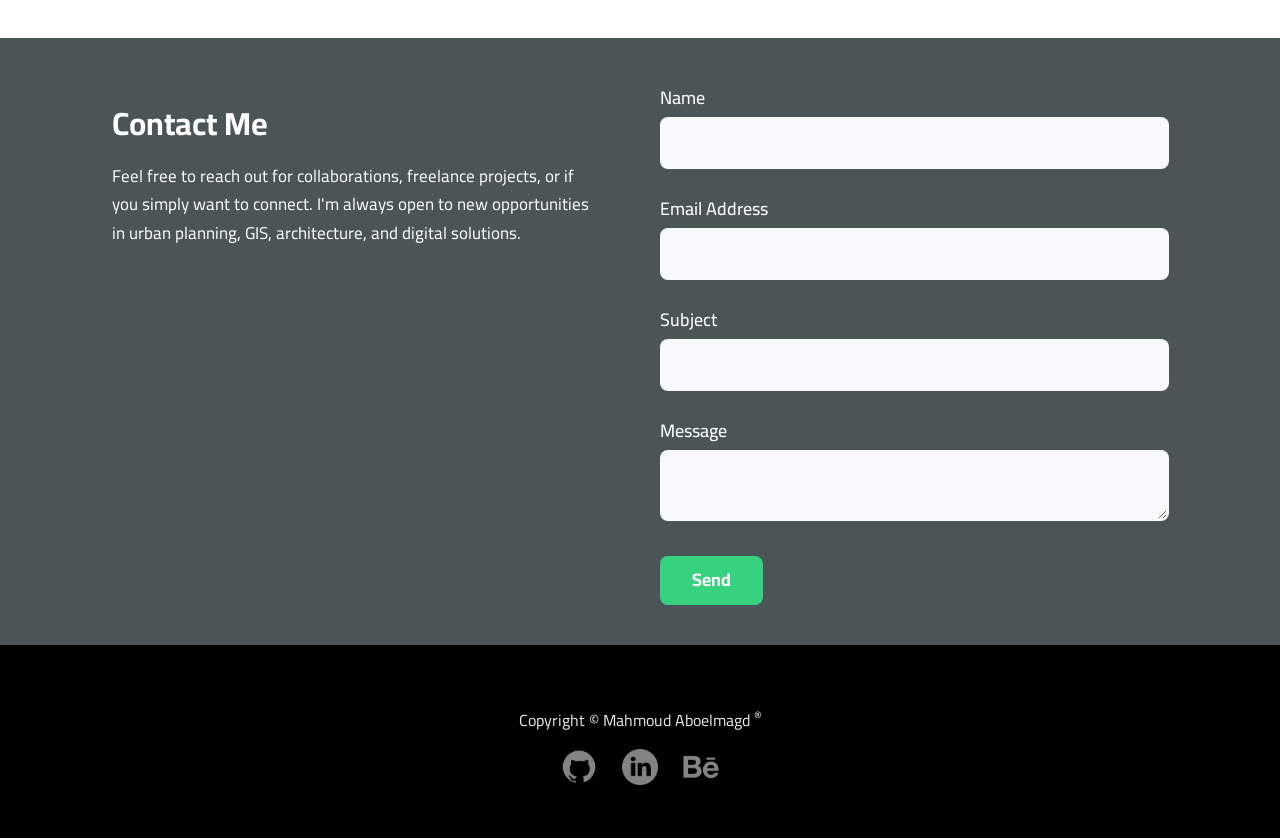
==== commit 3f2cbd31: "update" ====
--- a/index.html
+++ b/index.html
@@ -85,11 +85,11 @@
         <div class="container">
             <div class="values feat reveal">
                 <h1>
-                    <svg xmlns="http://www.w3.org/2000/svg" viewBox="0 0 24 24" fill="none" stroke="currentColor"
+                    <!-- <svg xmlns="http://www.w3.org/2000/svg" viewBox="0 0 24 24" fill="none" stroke="currentColor"
                         stroke-linecap="round" stroke-linejoin="round">
                         <polygon
                             points="12 2 15.09 8.26 22 9.27 17 14.14 18.18 21.02 12 17.77 5.82 21.02 7 14.14 2 9.27 8.91 8.26 12 2">
-                        </polygon>
+                        </polygon> -->
                     </svg>
                     Values
                 </h1>
@@ -100,12 +100,12 @@
             </div>
             <div class="goals feat reveal">
                 <h1>
-                    <svg xmlns="http://www.w3.org/2000/svg" viewBox="0 0 24 24" fill="none" stroke="currentColor"
+                    <!-- <svg xmlns="http://www.w3.org/2000/svg" viewBox="0 0 24 24" fill="none" stroke="currentColor"
                         stroke-linecap="round" stroke-linejoin="round">
                         <circle cx="12" cy="12" r="10"></circle>
                         <circle cx="12" cy="12" r="6"></circle>
                         <circle cx="12" cy="12" r="2"></circle>
-                    </svg>
+                    </svg> -->
                     Goals
                 </h1>
                 <p>My goal is to become a leading expert in the integration of GIS, urban planning,
@@ -115,10 +115,10 @@
             </div>
             <div class="hobbies feat reveal">
                 <h1>
-                    <svg xmlns="http://www.w3.org/2000/svg" viewBox="0 0 24 24" fill="none" stroke="currentColor"
+                    <!-- <svg xmlns="http://www.w3.org/2000/svg" viewBox="0 0 24 24" fill="none" stroke="currentColor"
                         stroke-linecap="round" stroke-linejoin="round">
                         <path d="M22 12h-4l-3 9L9 3l-3 9H2"></path>
-                    </svg>
+                    </svg> -->
                     Hobbies
                 </h1>
                 <p>Outside of work, I enjoy exploring new technologies, reading about philosophical
--- a/css/style.css
+++ b/css/style.css
@@ -387,11 +387,6 @@
     z-index: 3;
     text-align: center;
     padding: 2rem;
-    background: rgba(26, 26, 26, 0.4);
-    backdrop-filter: blur(10px);
-    border: 1px solid rgba(255, 255, 255, 0.05);
-    border-radius: 20px;
-    box-shadow: 0 25px 50px -12px rgba(0, 0, 0, 0.5);
 }
 
 .hero-headline {
@@ -405,11 +400,12 @@
 
 .hero-tagline {
     font-size: clamp(1.1rem, 2.5vw, 1.8rem);
-    color: var(--primary-green-light);
+    color: #ffffff;
     height: auto;
     min-height: 40px;
     margin-bottom: 2rem;
-    font-weight: 300;
+    font-style: italic;
+    text-shadow: 1px 1px 3px rgba(0, 0, 0, 0.4);
     line-height: 1.4;
 }
 
@@ -2023,6 +2019,11 @@
 }
 
 @media (max-width: 991px) {
+    .hero-cover {
+        background-attachment: scroll;
+        background-position: top center;
+    }
+
     .header .nav .dropdown-menu {
         position: static;
         opacity: 1;
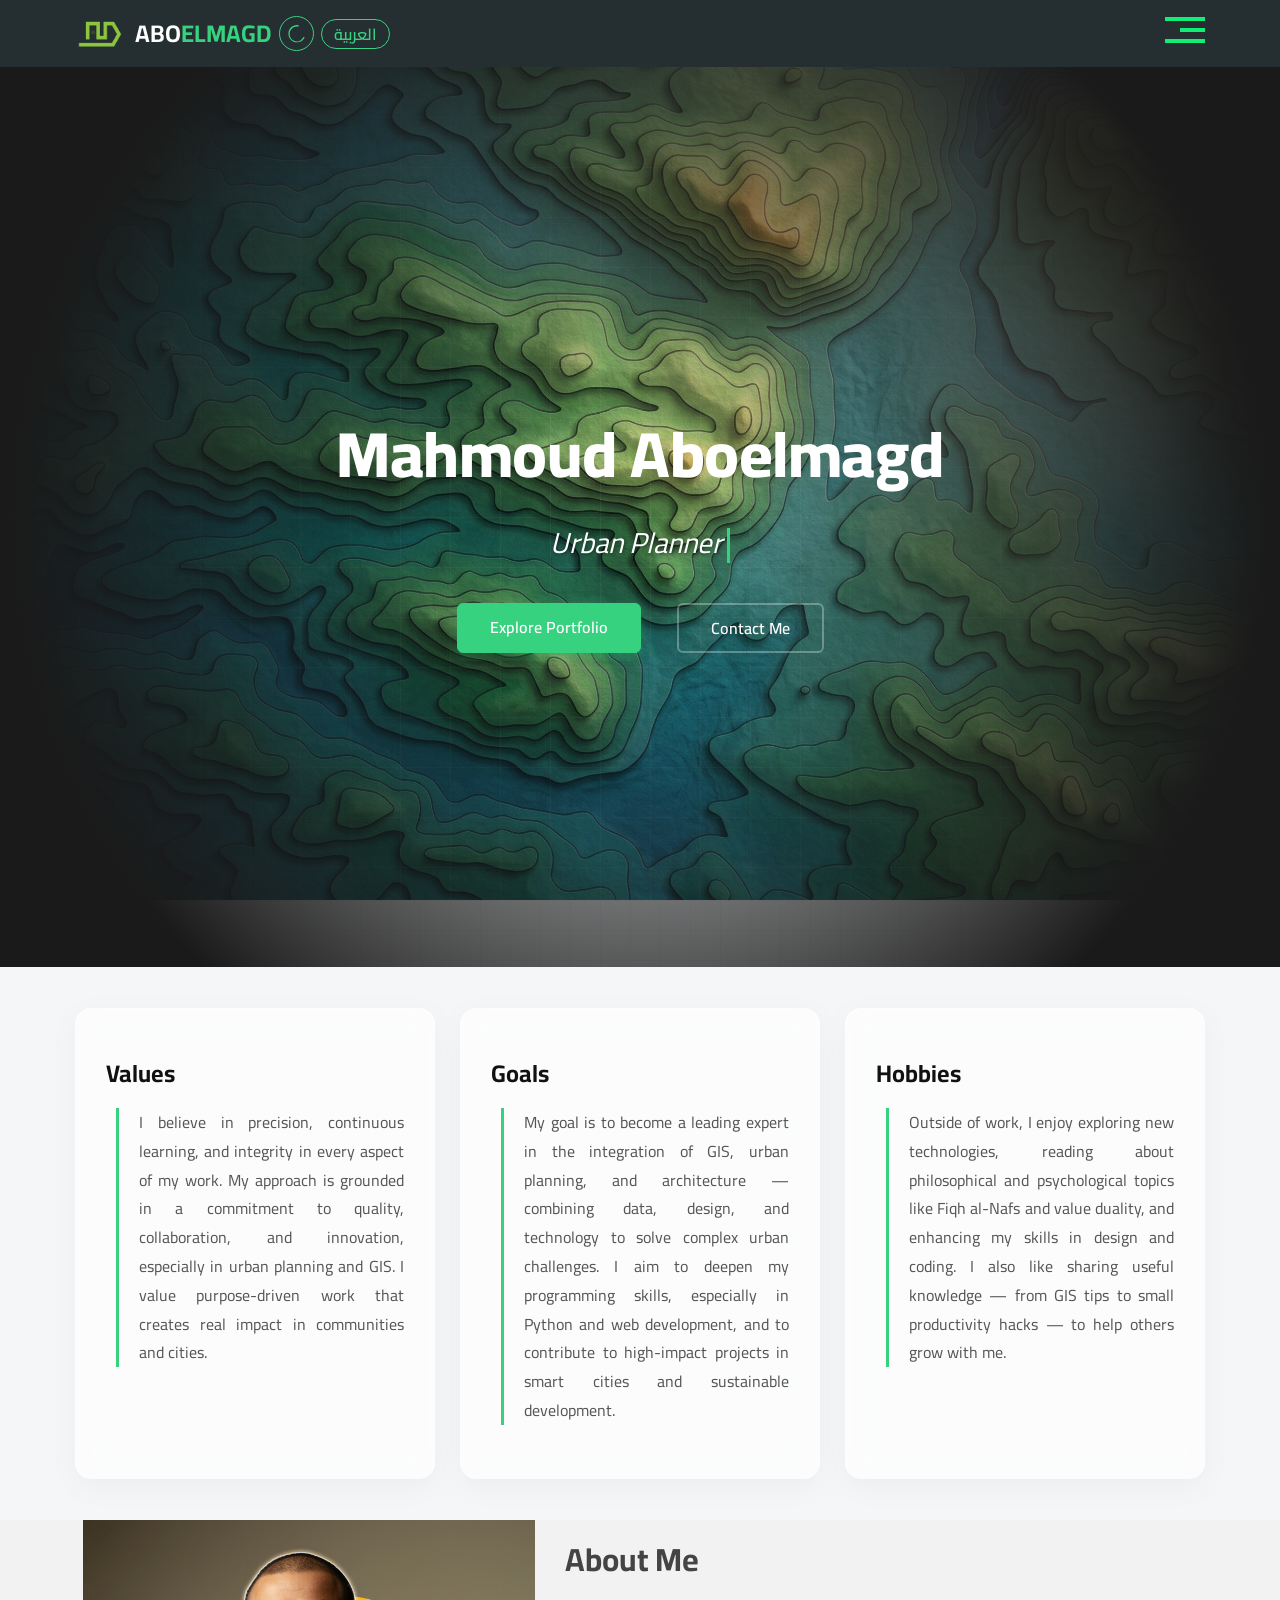
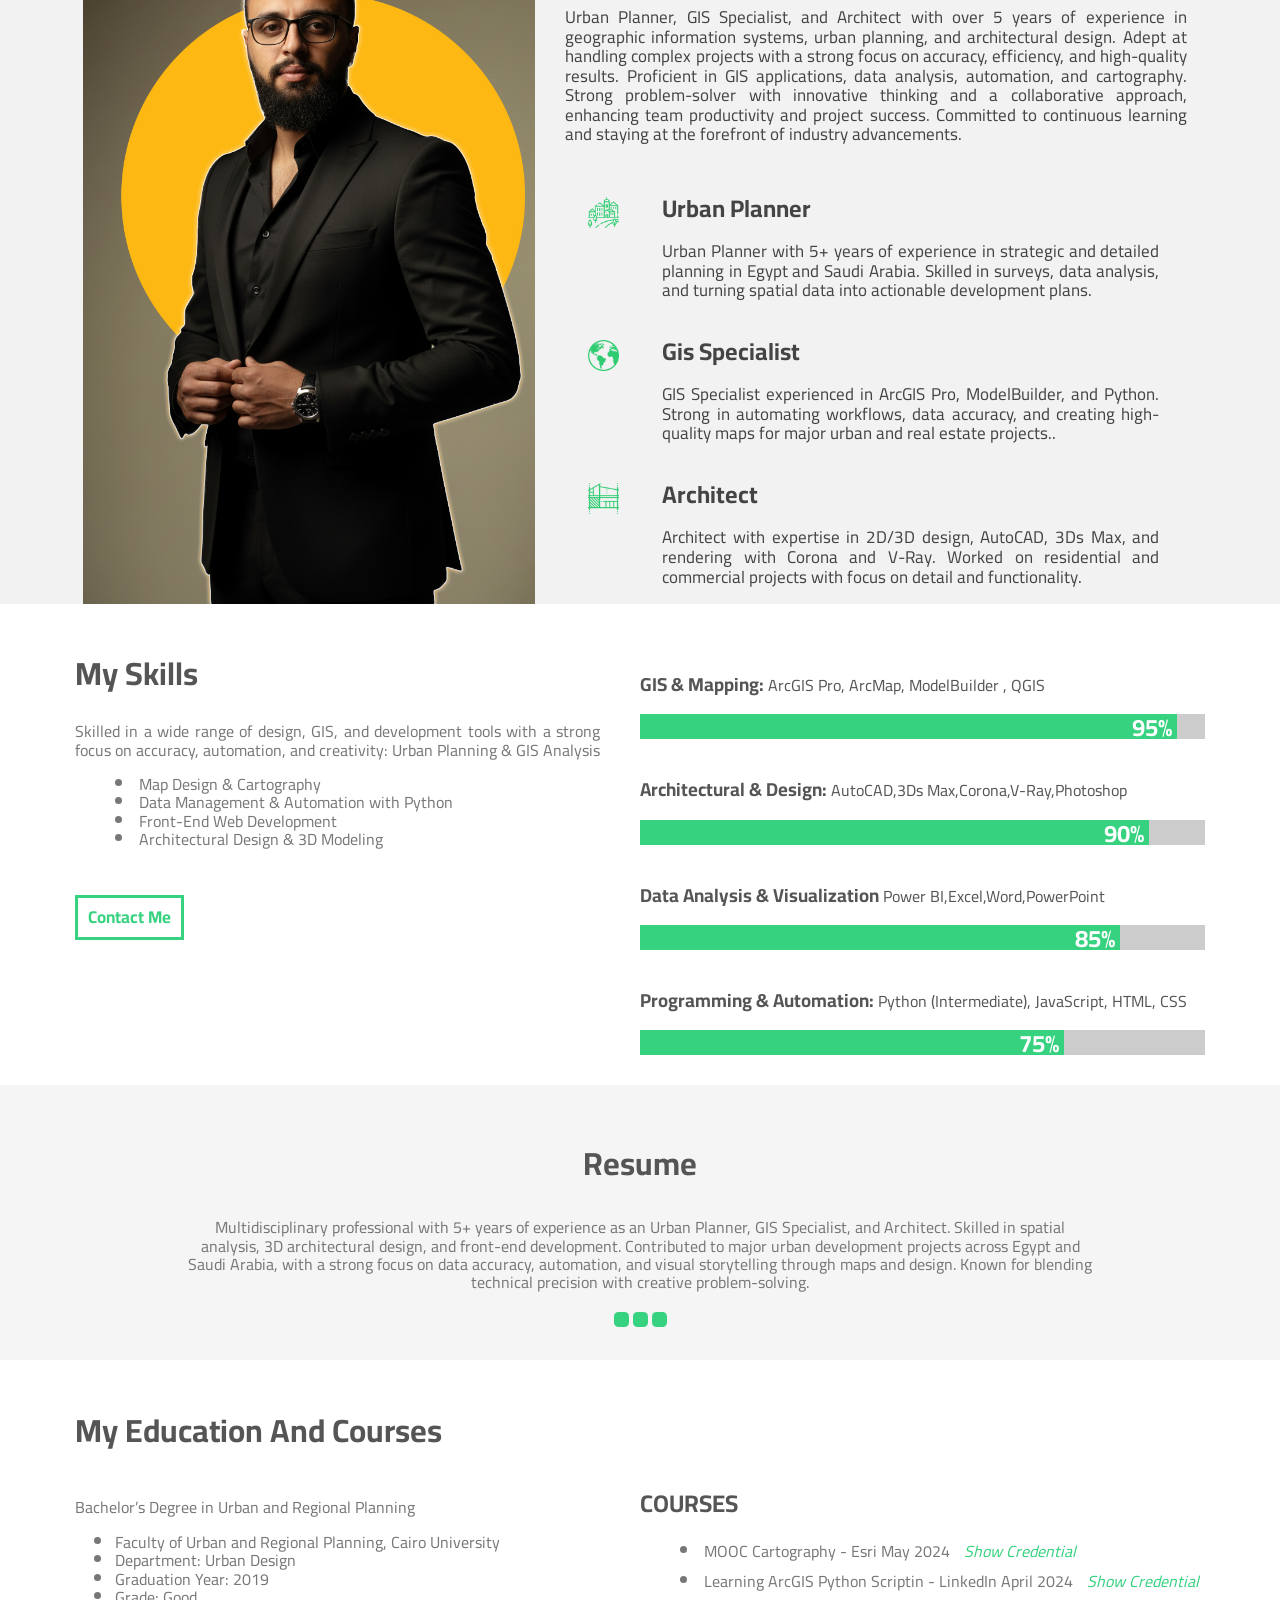
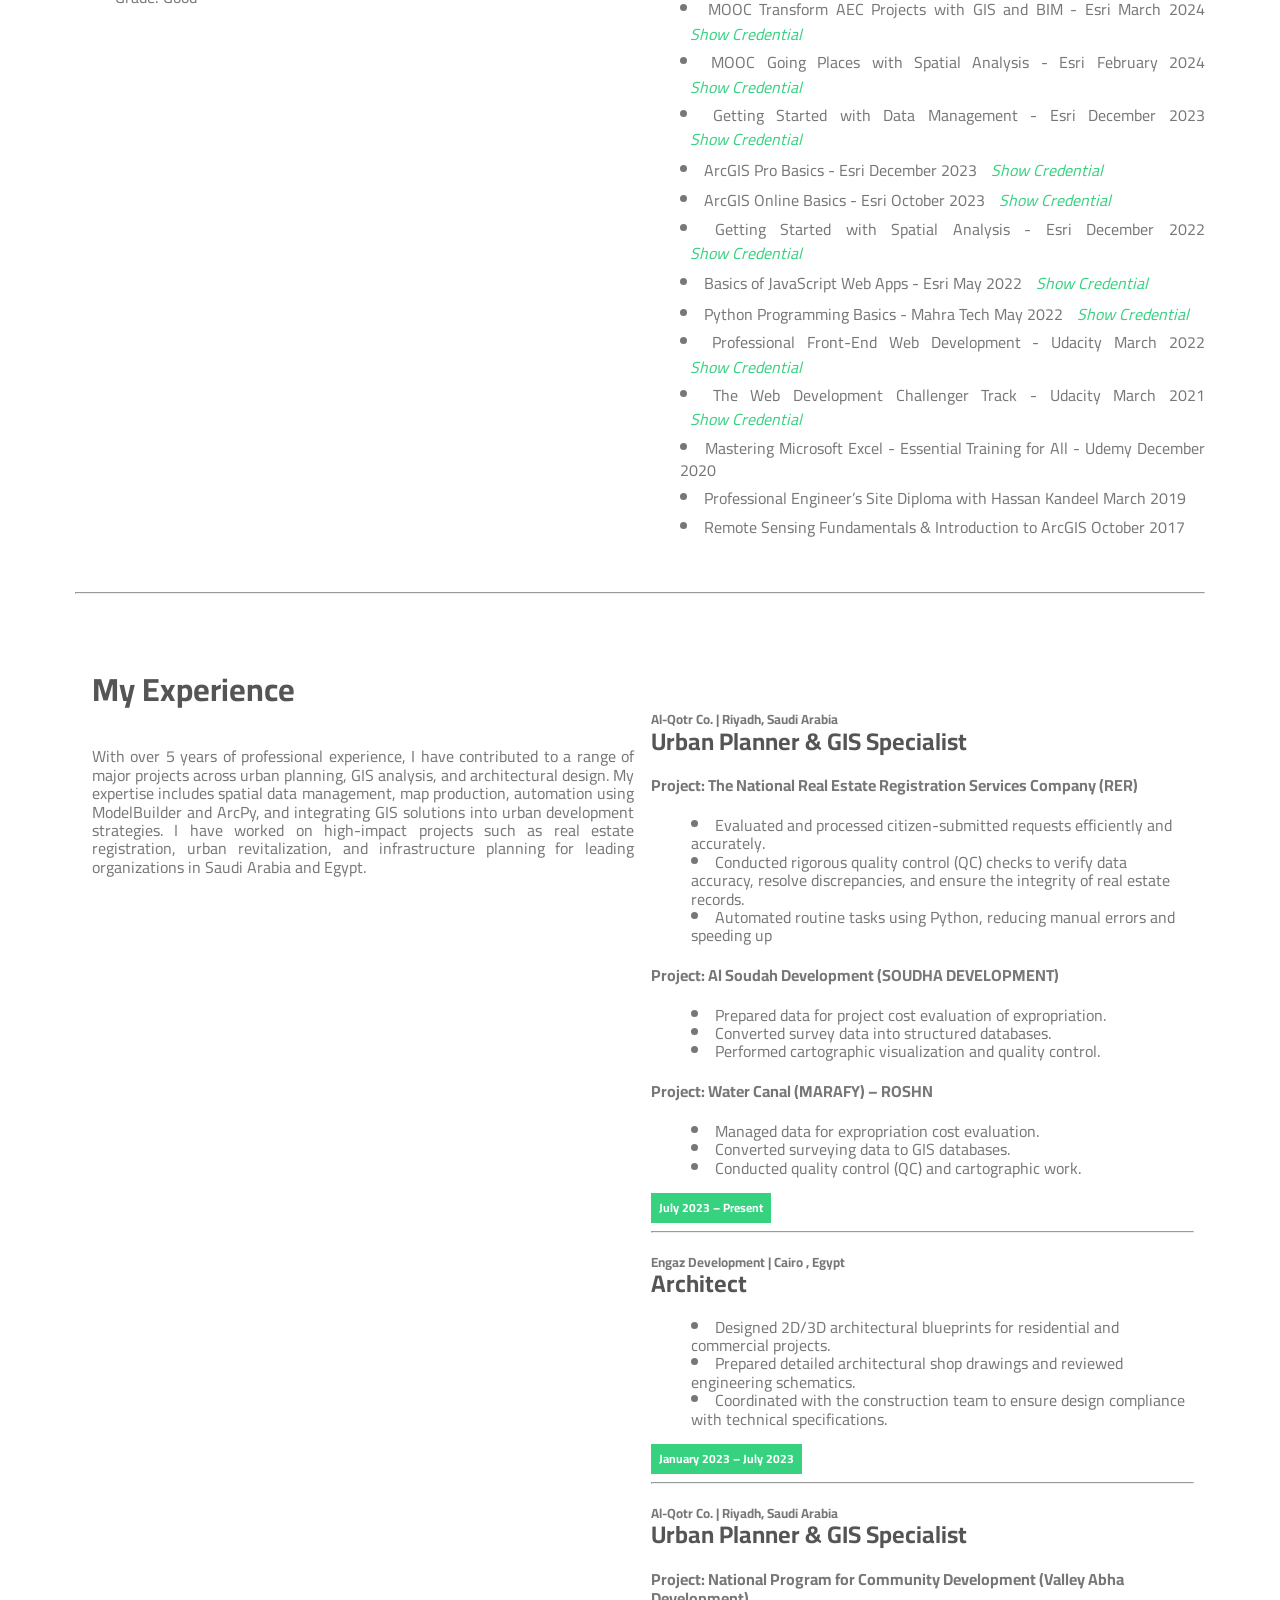
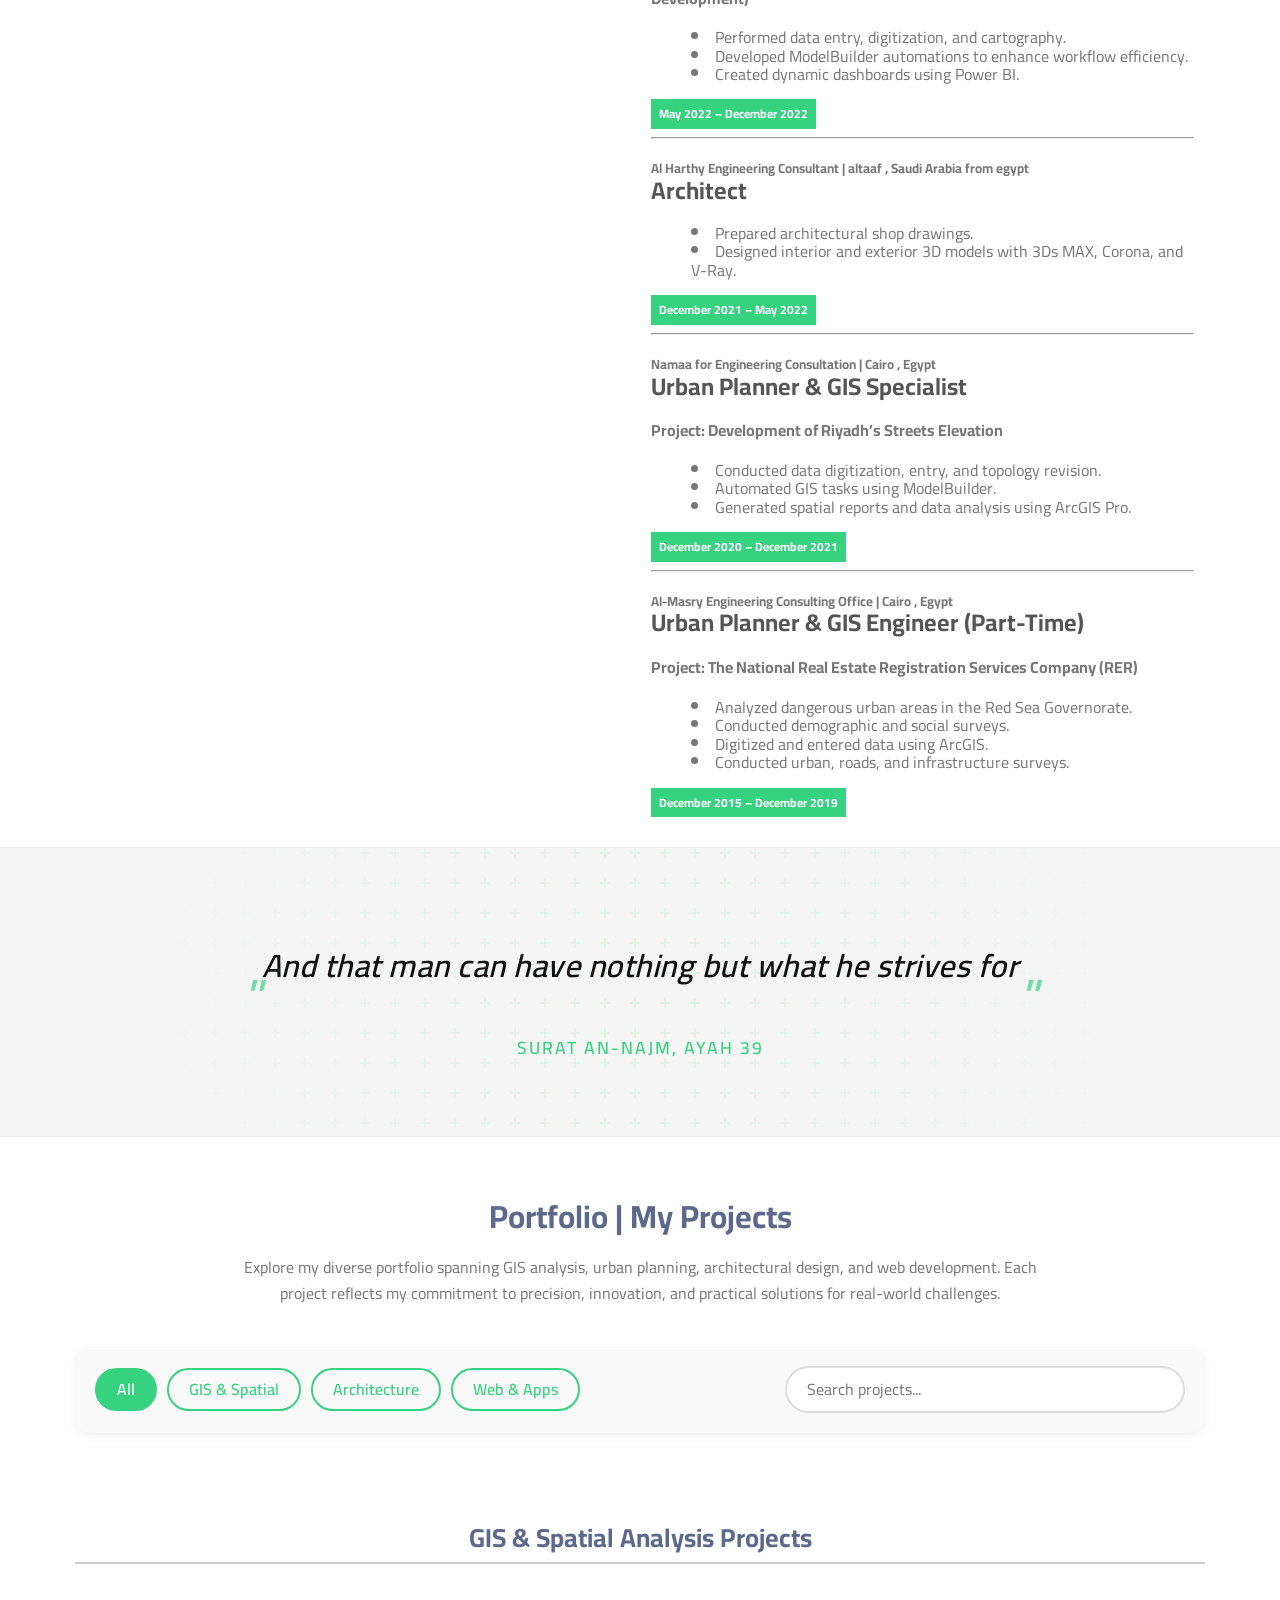
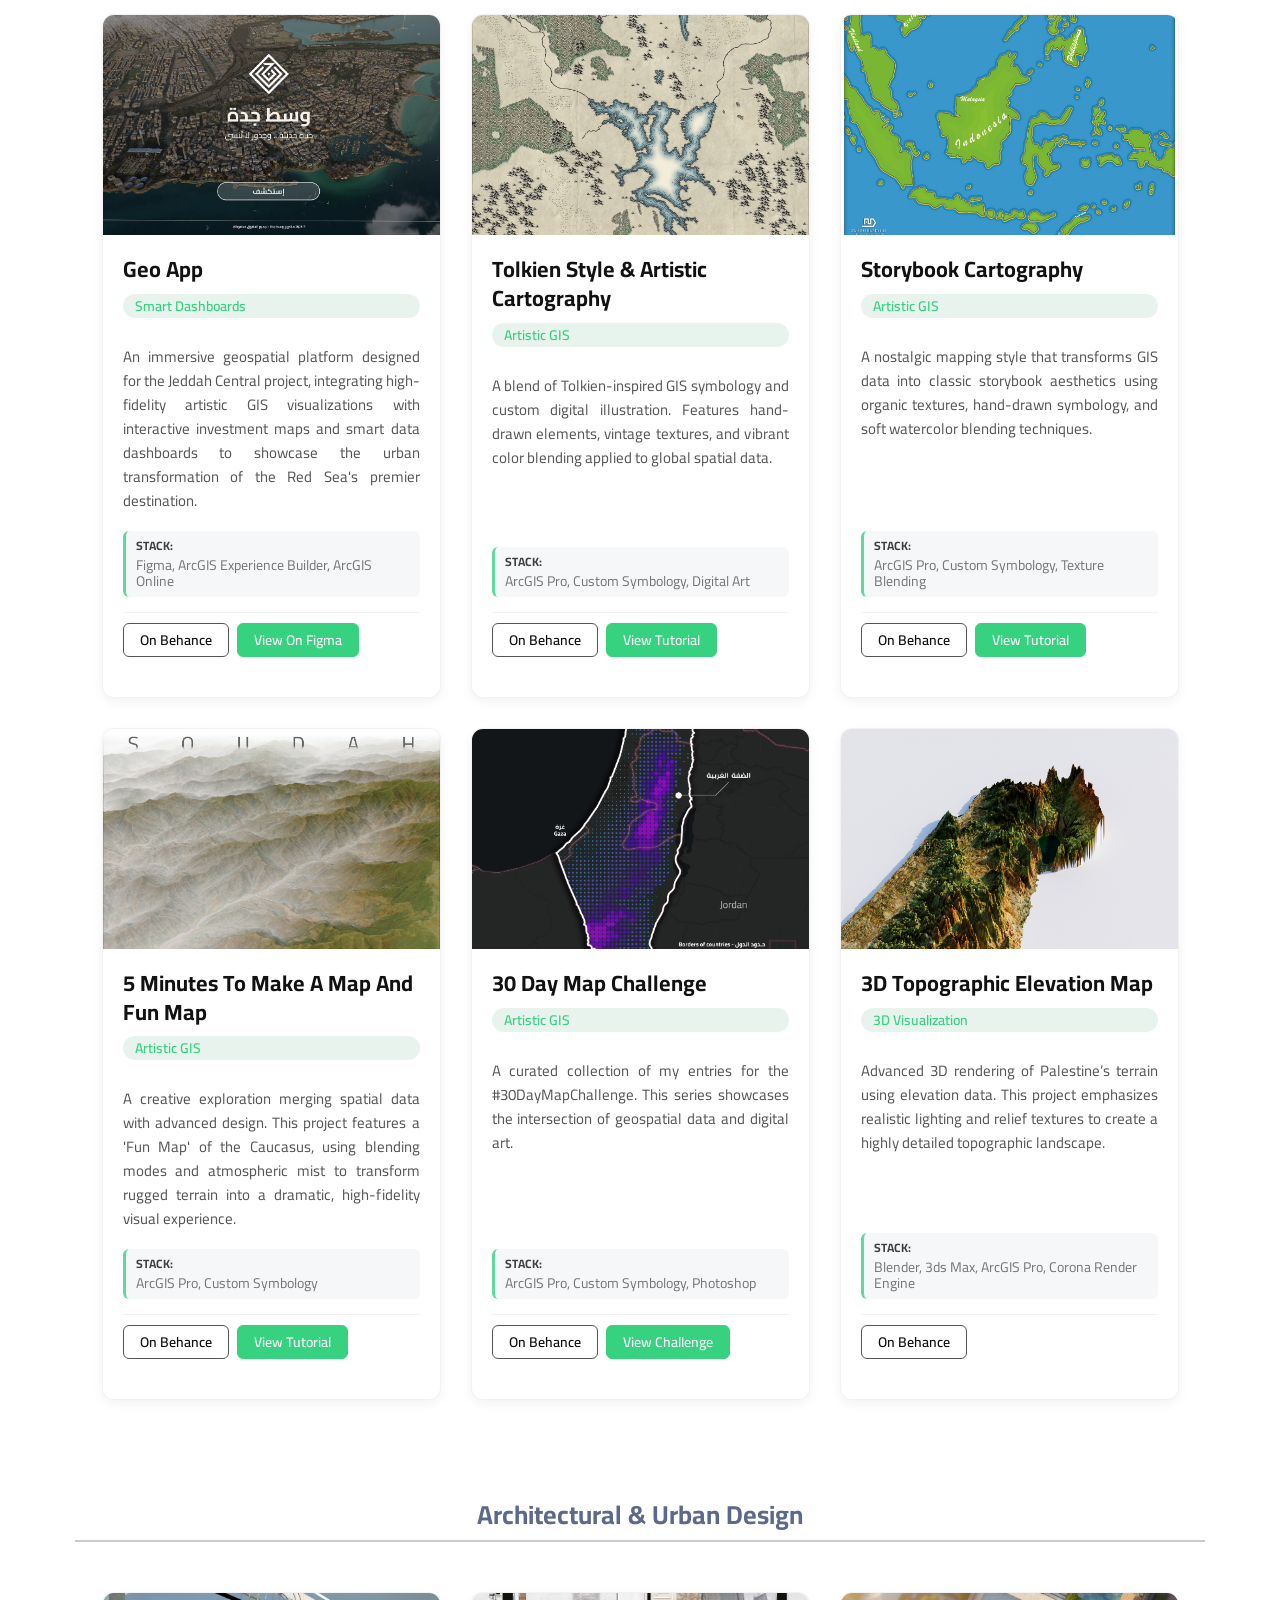
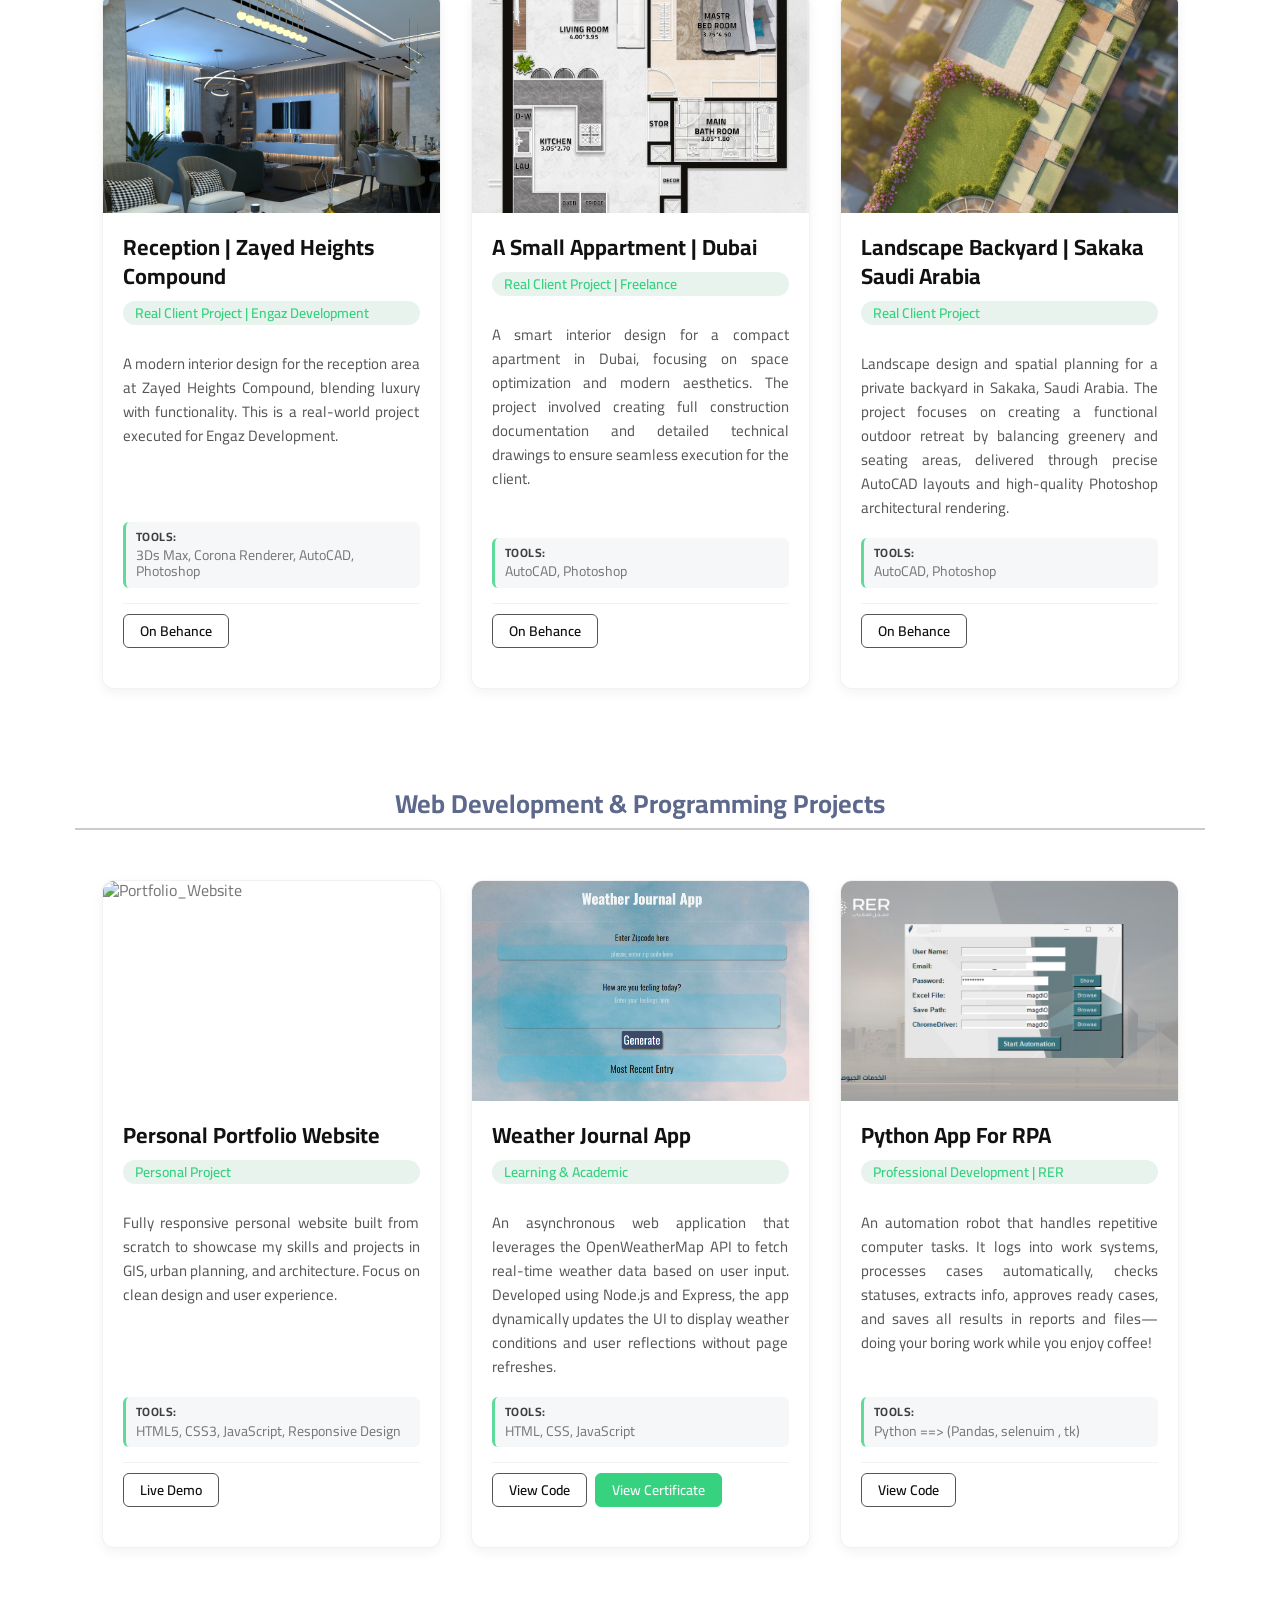
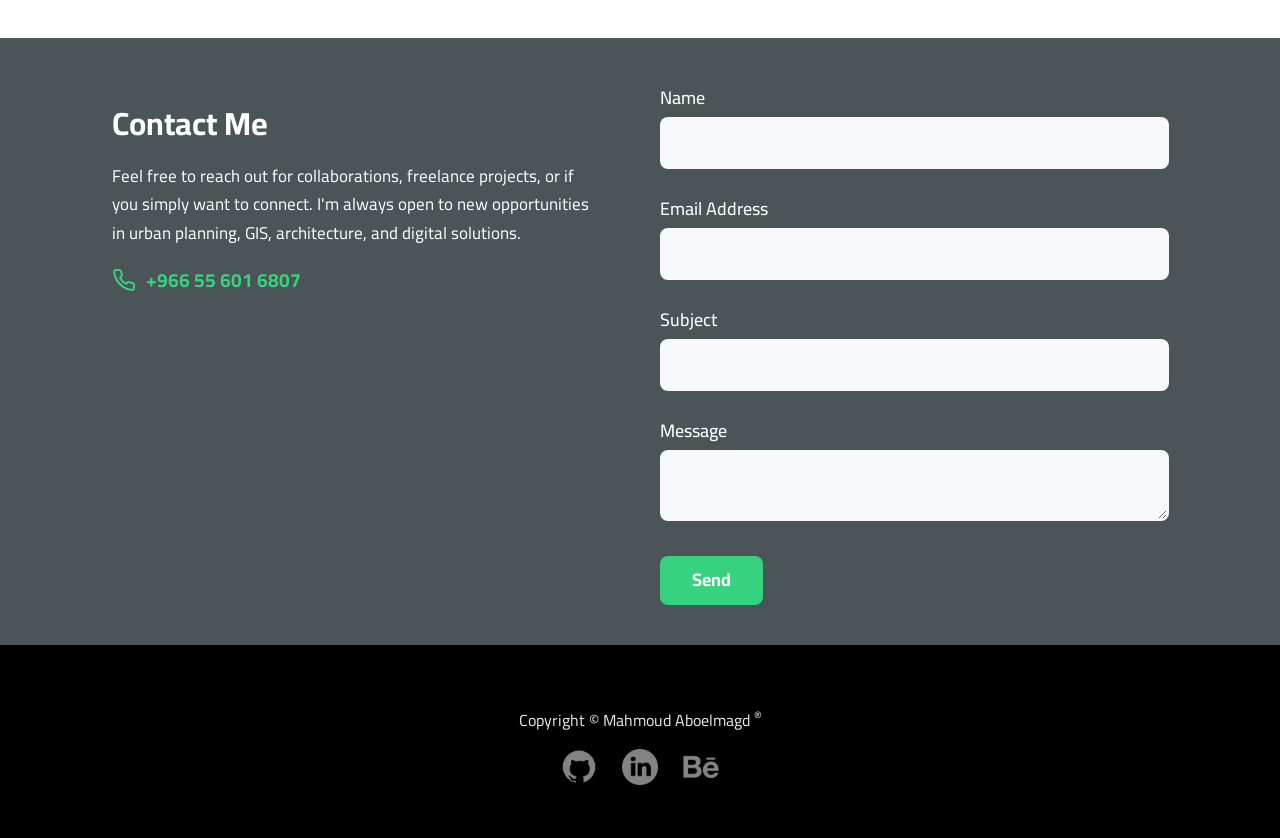
==== commit 87711d58: "update" ====
--- a/index.html
+++ b/index.html
@@ -865,6 +865,17 @@
                 <p>Feel free to reach out for collaborations, freelance projects, or if you simply want to connect.
                     I'm always open to new opportunities in urban planning, GIS, architecture, and digital solutions.
                 </p>
+                <div class="contact-phone"
+                    style="margin-top: 20px; font-size: 1.2rem; font-weight: bold; color: var(--primary-green, #37D280); display: flex; align-items: center; gap: 10px;">
+                    <svg xmlns="http://www.w3.org/2000/svg" width="24" height="24" viewBox="0 0 24 24" fill="none"
+                        stroke="currentColor" stroke-width="2" stroke-linecap="round" stroke-linejoin="round">
+                        <path
+                            d="M22 16.92v3a2 2 0 0 1-2.18 2 19.79 19.79 0 0 1-8.63-3.07 19.5 19.5 0 0 1-6-6 19.79 19.79 0 0 1-3.07-8.67A2 2 0 0 1 4.11 2h3a2 2 0 0 1 2 1.72 12.84 12.84 0 0 0 .7 2.81 2 2 0 0 1-.45 2.11L8.09 9.91a16 16 0 0 0 6 6l1.27-1.27a2 2 0 0 1 2.11-.45 12.84 12.84 0 0 0 2.81.7A2 2 0 0 1 22 16.92z">
+                        </path>
+                    </svg>
+                    <a href="tel:+966556016807" style="color: inherit; text-decoration: none;" dir="ltr">+966 55 601
+                        6807</a>
+                </div>
             </div>
             <div class="con-form">
                 <form action="https://formspree.io/f/mnndknvo" method="POST">
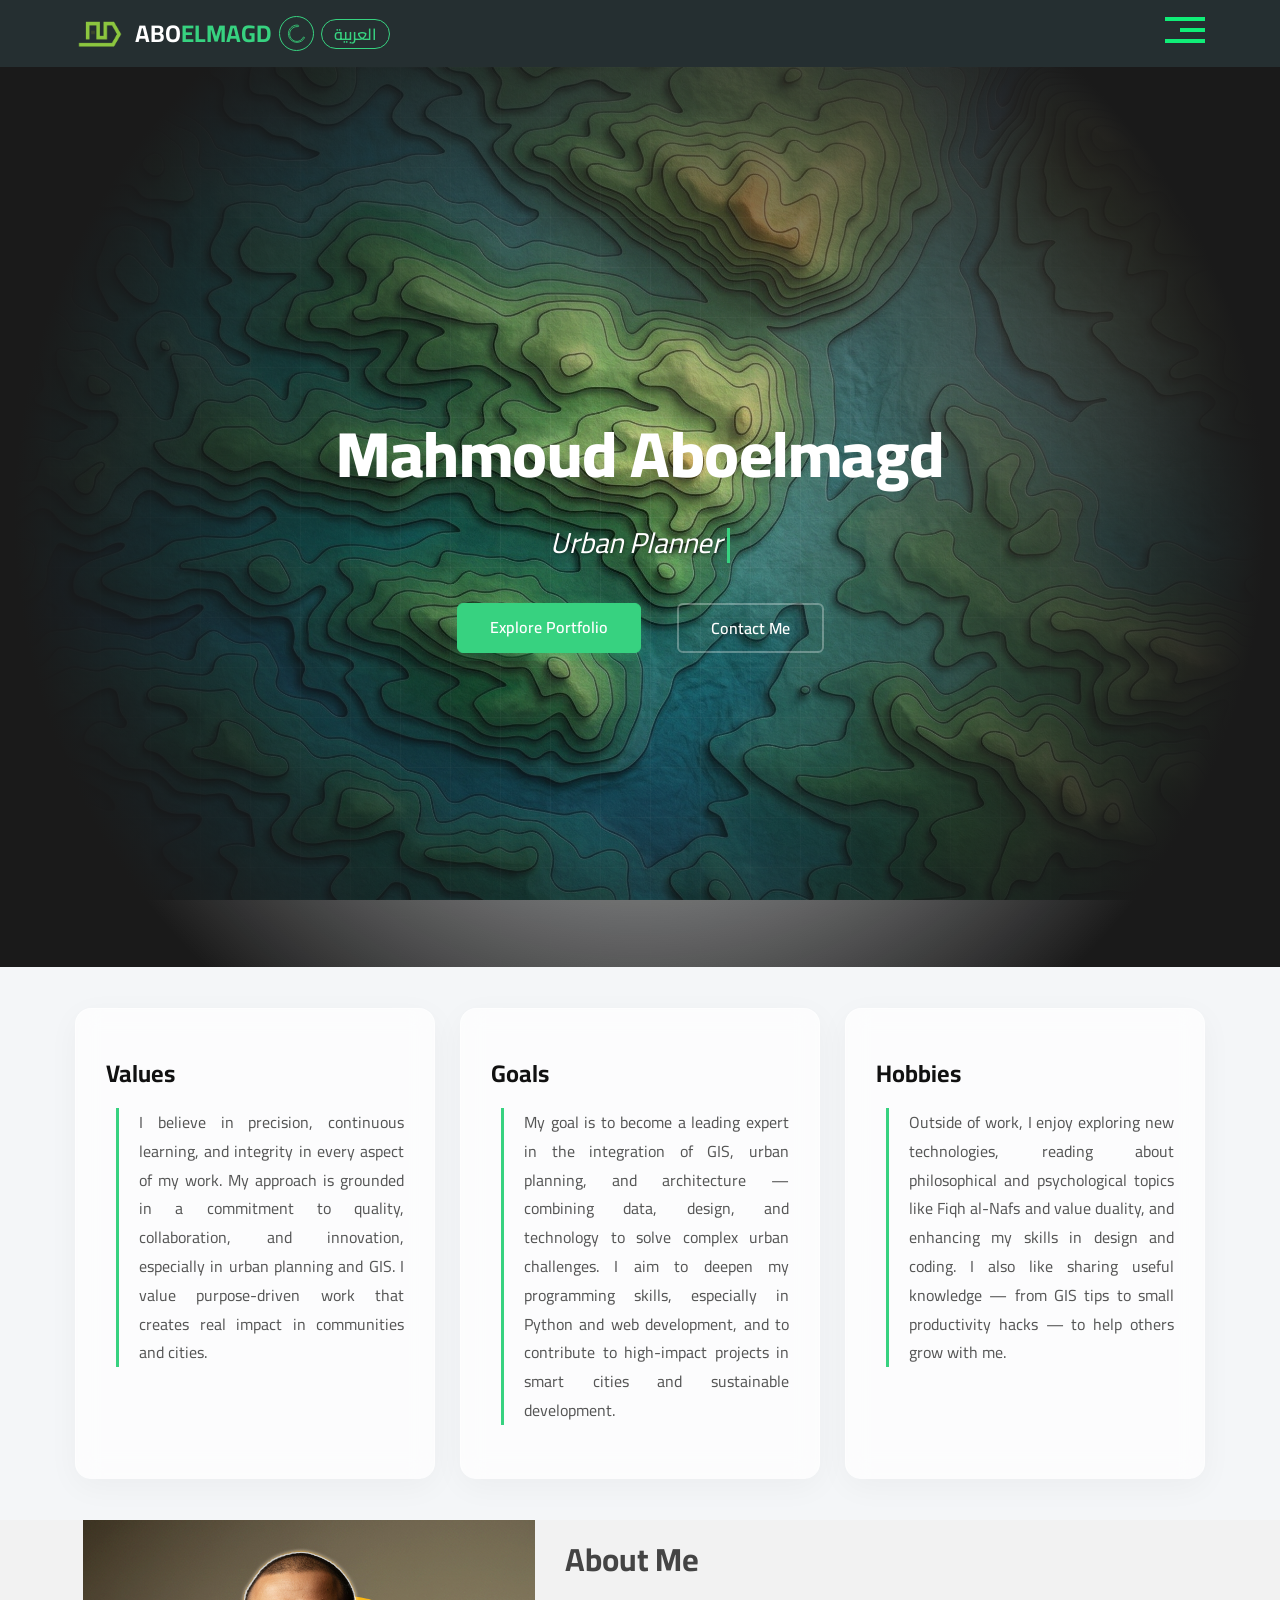
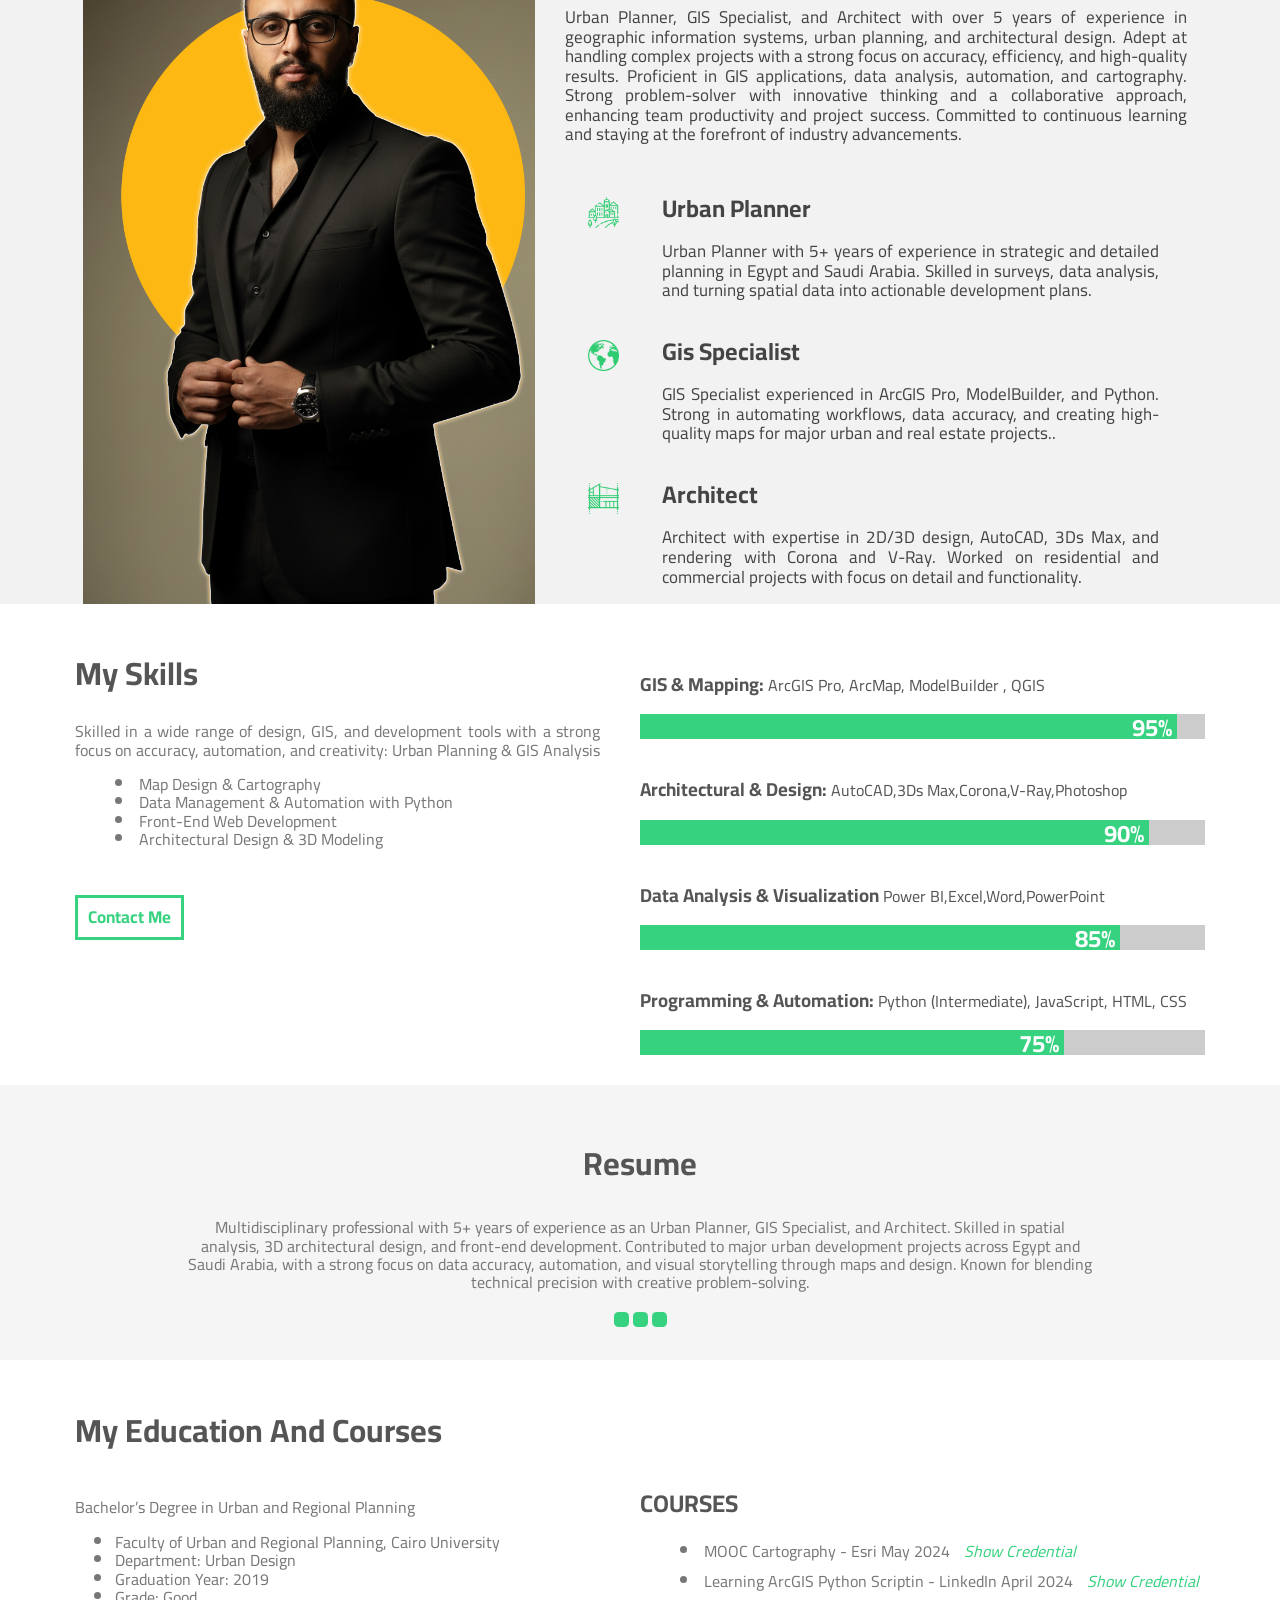
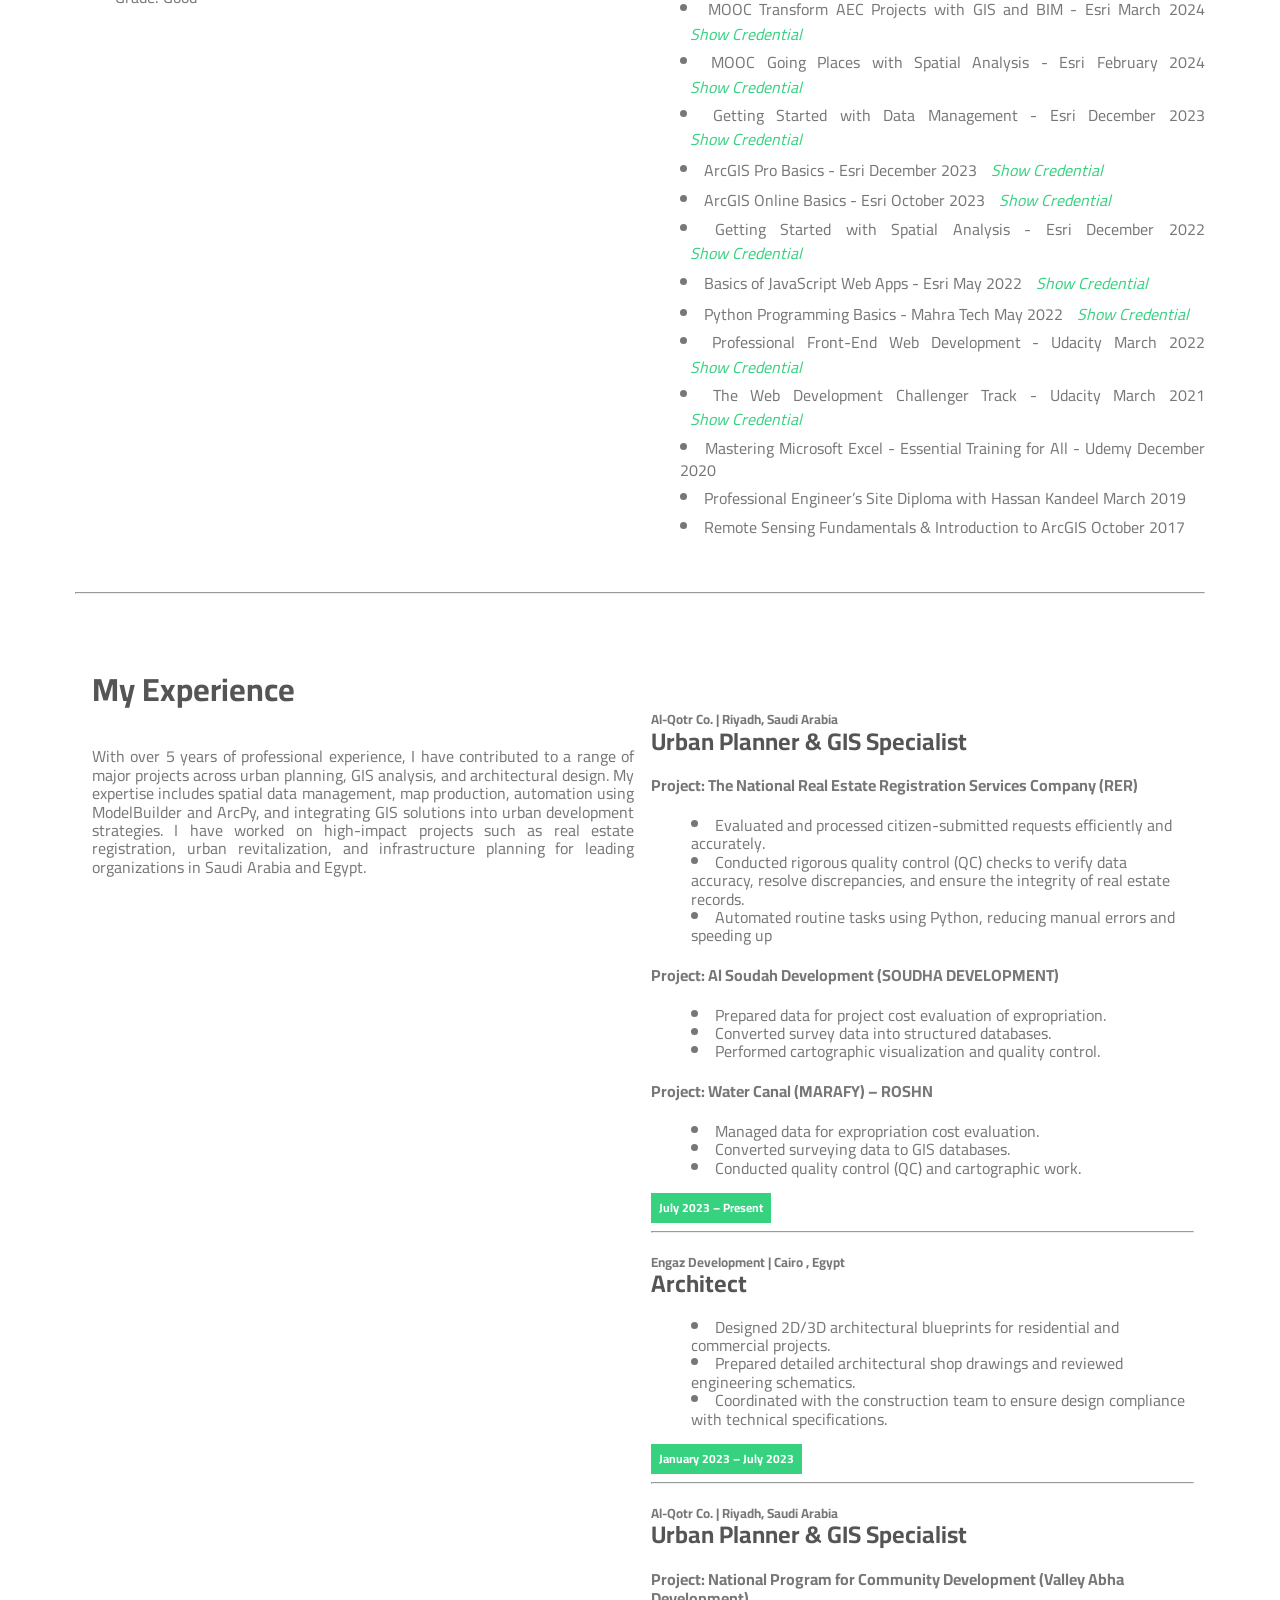
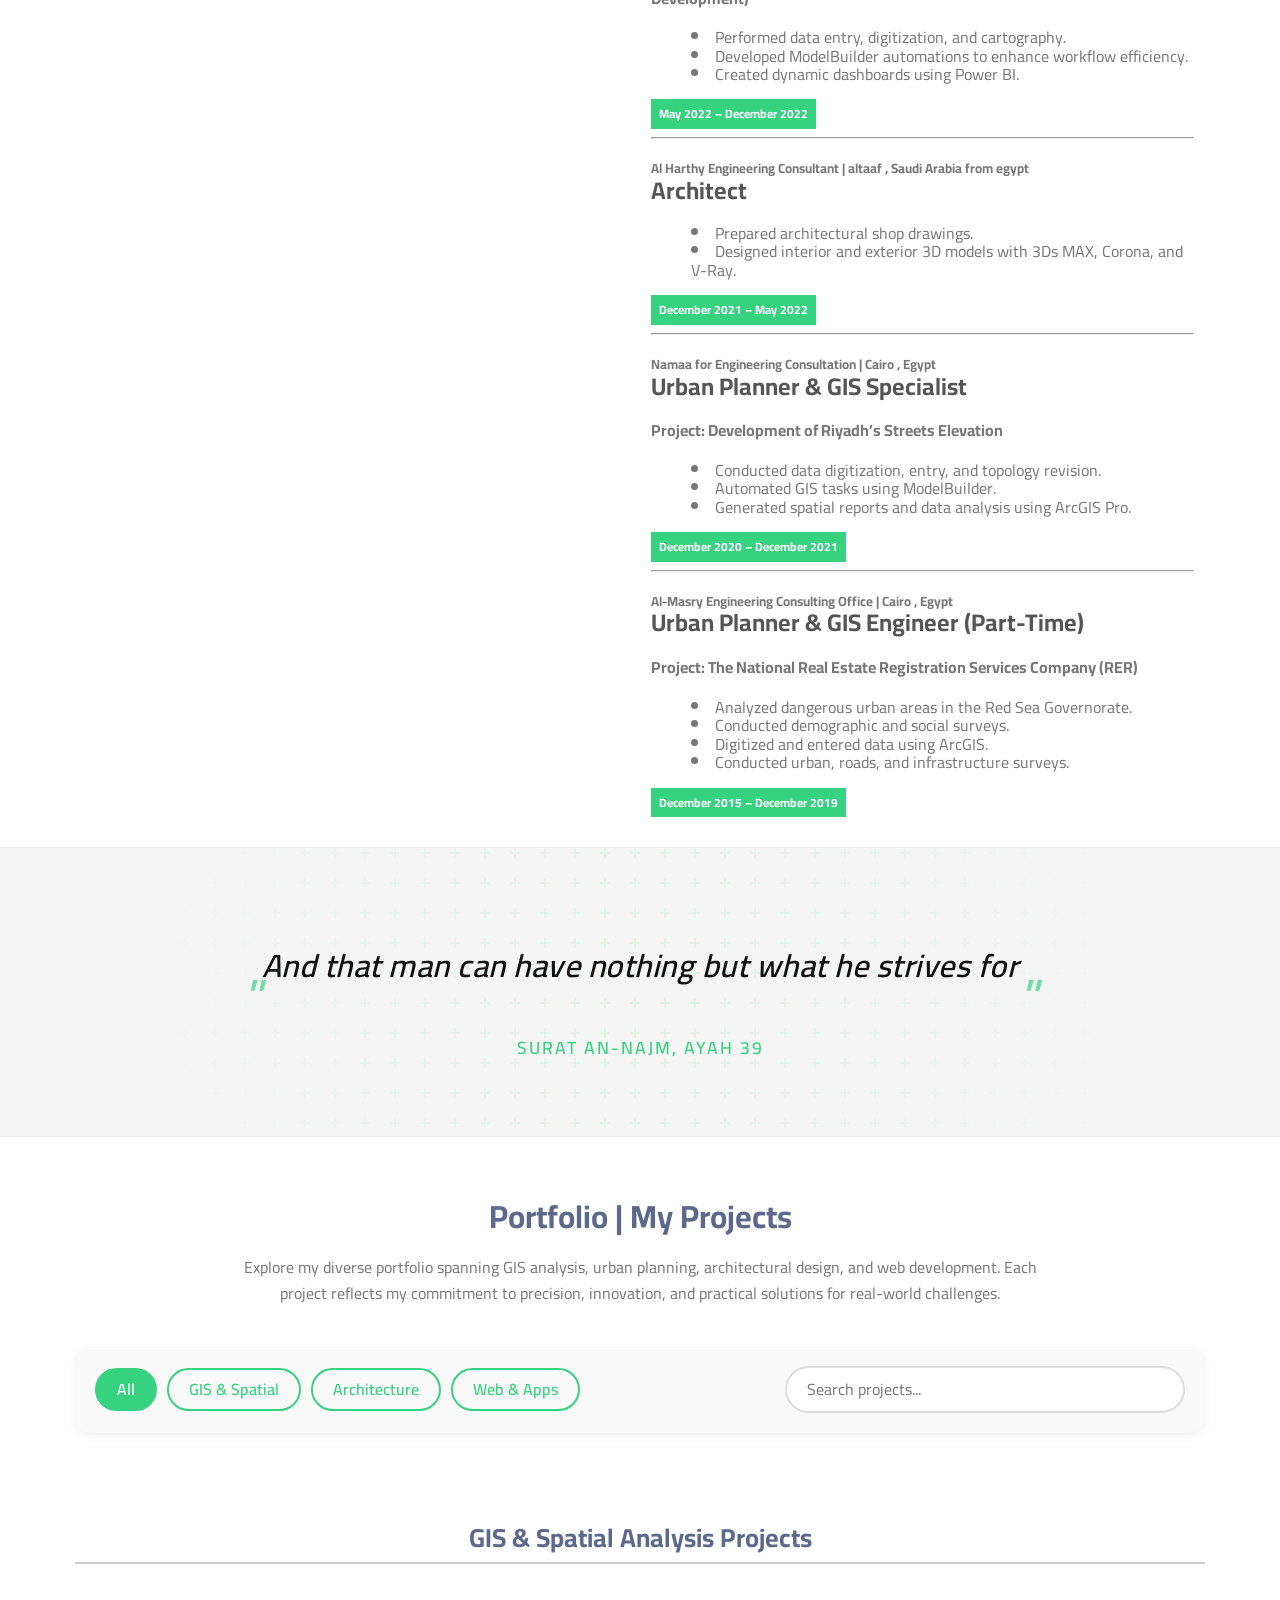
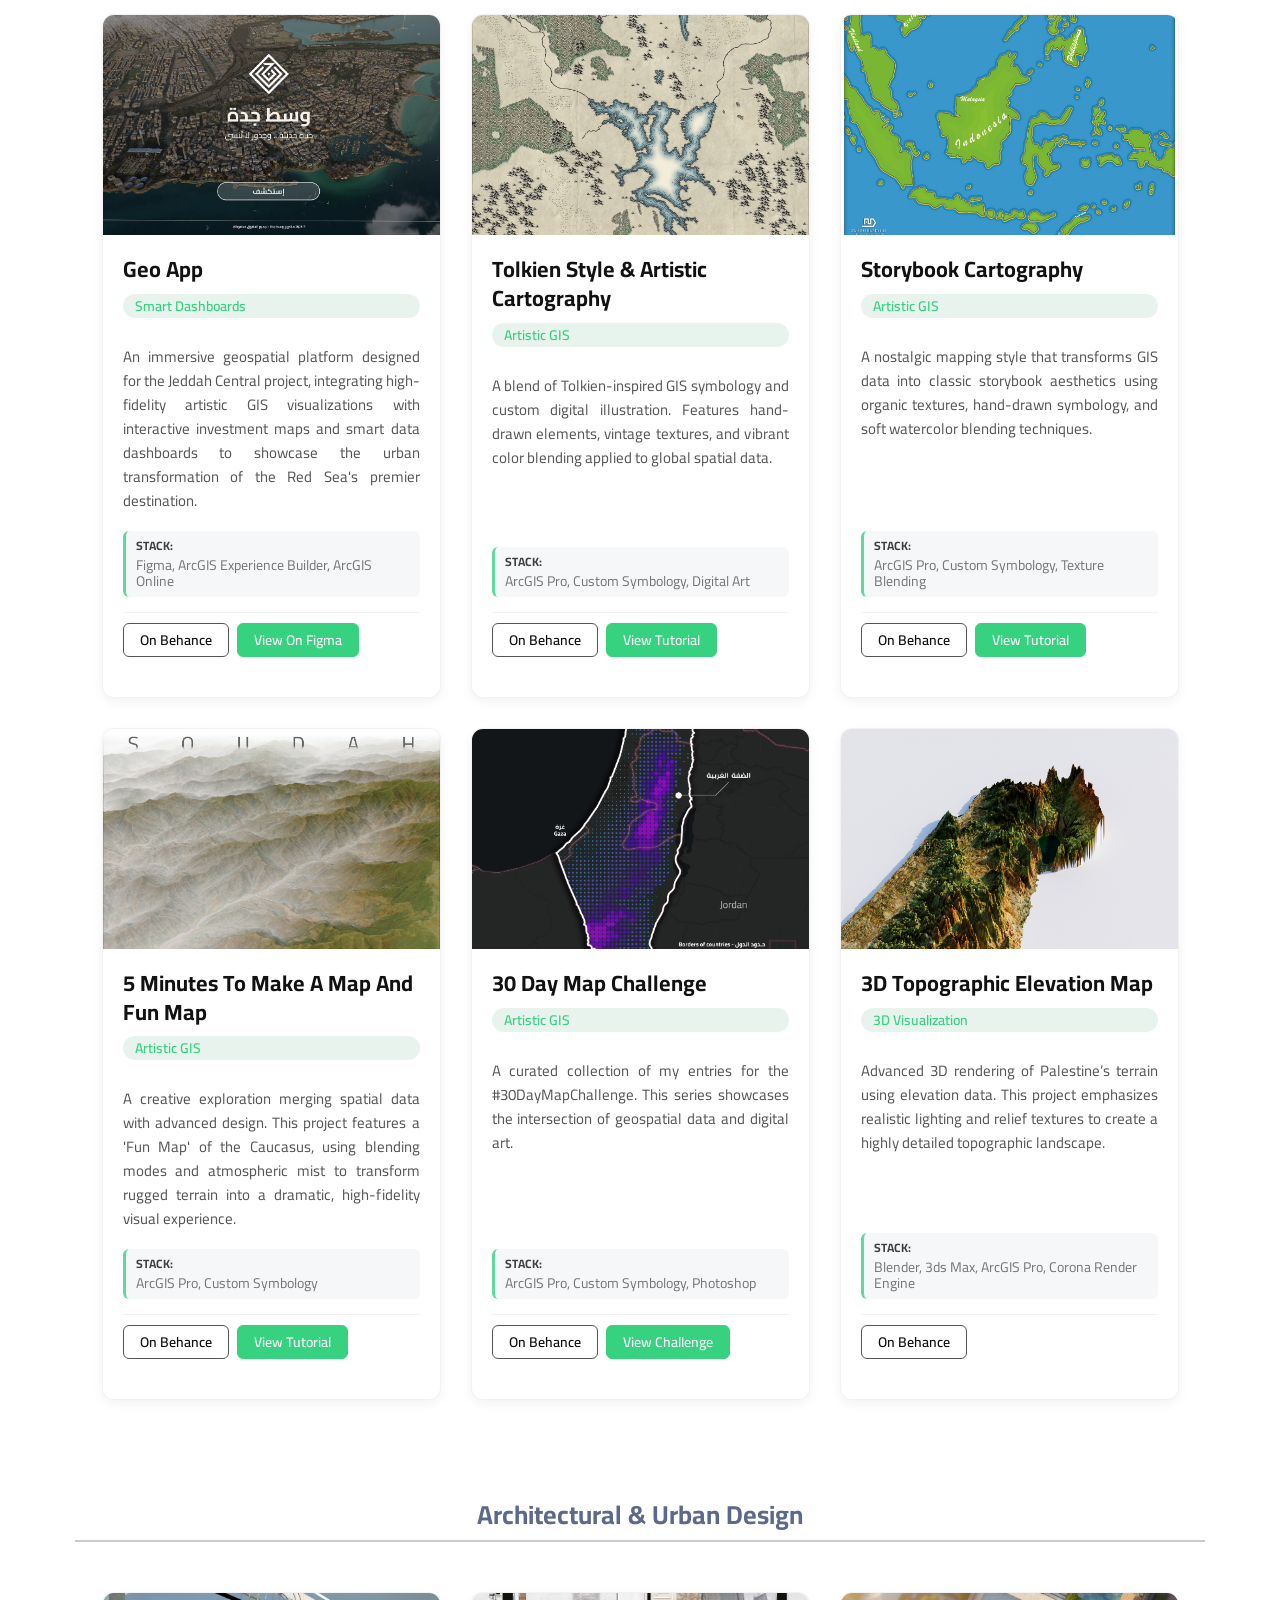
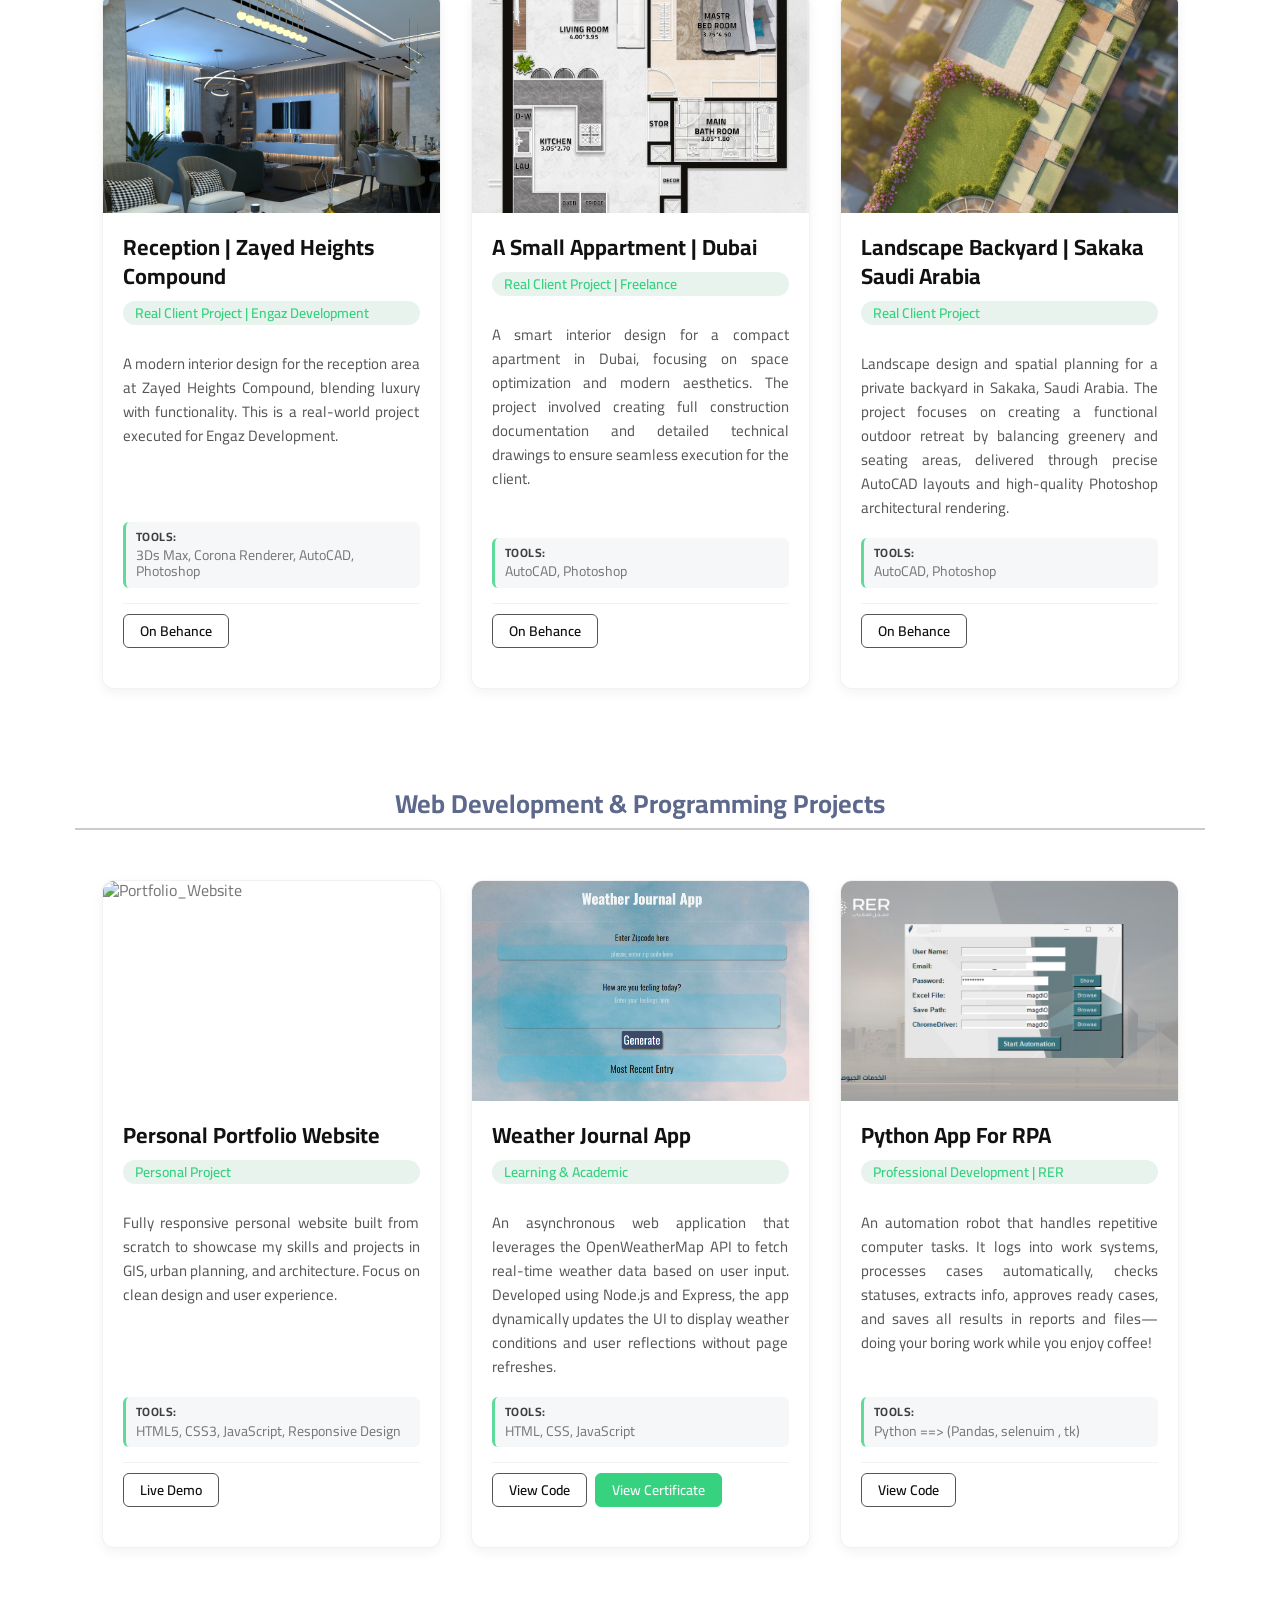
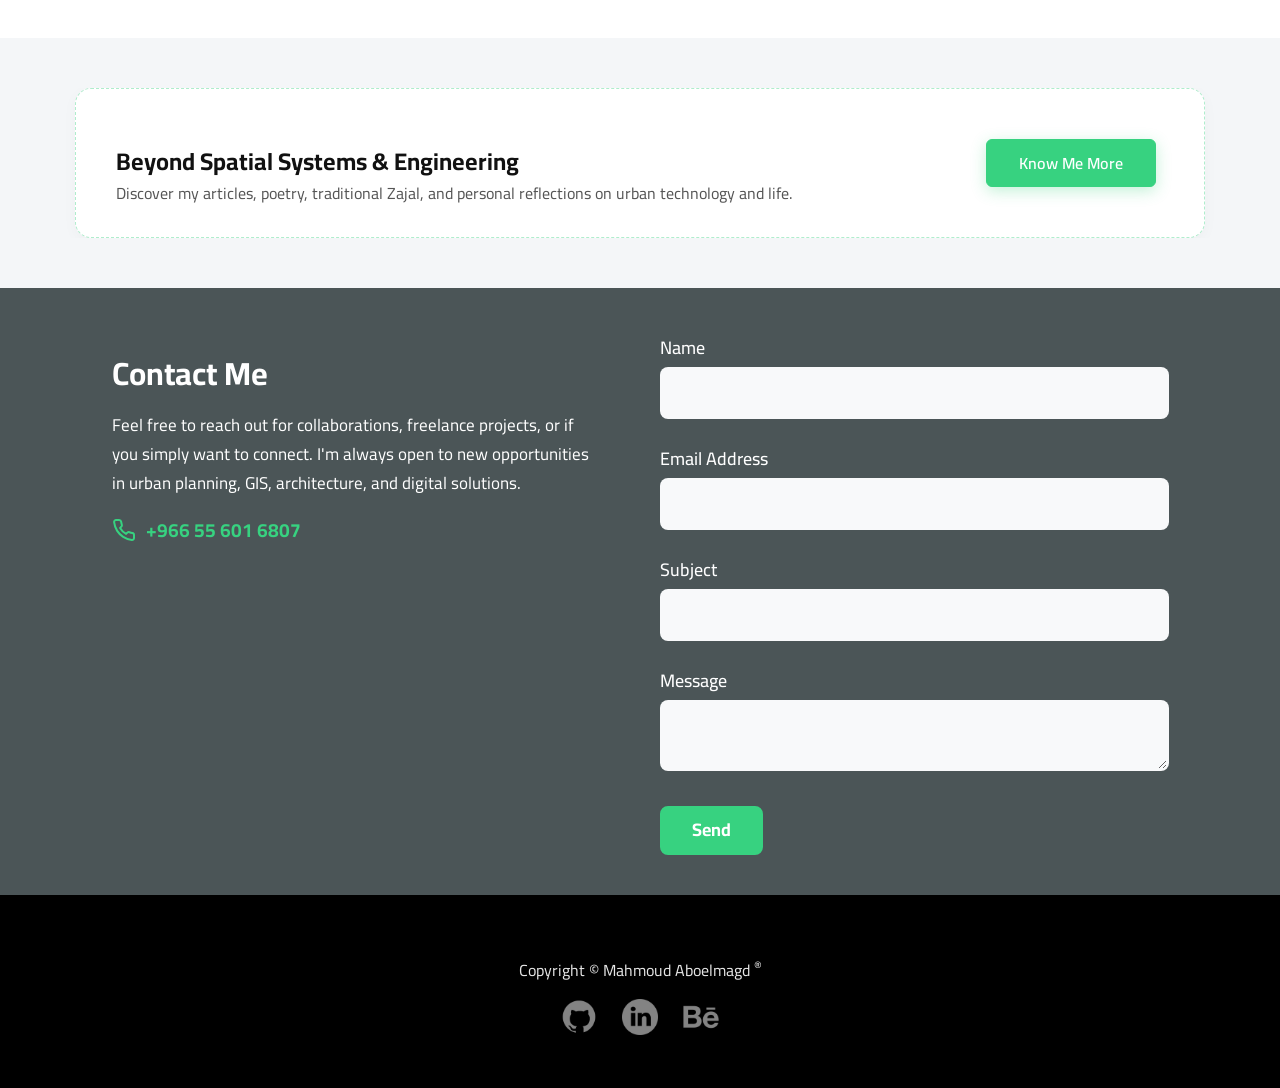
==== commit 437bf619: "new idea about zajal and prose" ====
--- a/index.html
+++ b/index.html
@@ -51,6 +51,7 @@
                         <li><a href="#Education1">Education</a></li>
                         <li><a href="#portfolio1">portfolio</a></li>
                         <li><a href="#contact-me1">contact me</a></li>
+                        <li><a href="know-me-more.html">Know Me More</a></li>
                     </ul>
 
 
@@ -197,8 +198,6 @@
         </div>
 
     </div>
-
-
 
     <div class="my-skills" id="skills1">
         <div class="container">
@@ -858,6 +857,20 @@
 
 
 
+    <!-- Know Me More Teaser Section -->
+    <div class="teaser-section reveal active">
+        <div class="container">
+            <div class="teaser-card">
+                <div class="teaser-content">
+                    <h3>Beyond Spatial Systems & Engineering</h3>
+                    <p>Discover my articles, poetry, traditional Zajal, and personal reflections on urban technology and
+                        life.</p>
+                </div>
+                <a href="know-me-more.html" class="btn btn-primary" style="white-space: nowrap;">Know Me More</a>
+            </div>
+        </div>
+    </div>
+
     <div class="con" id="contact-me1">
         <div class="container">
             <div class="con-one">
@@ -901,6 +914,7 @@
 
         </div>
     </div>
+
     <div class="footer">
         <div class="container">
             <p>Copyright © Mahmoud Aboelmagd <sup>&reg;</sup></p>
--- a/css/style.css
+++ b/css/style.css
@@ -7,16 +7,50 @@
 }
 
 /* Changed body direction to LTR */
-/* Hide scrollbar globally */
-::-webkit-scrollbar {
-    display: none;
+/* Modern Sleek Custom Scrollbar (Main Window Only) */
+html::-webkit-scrollbar,
+body::-webkit-scrollbar {
+    width: 8px;
+    height: 8px;
+}
+
+html::-webkit-scrollbar-track,
+body::-webkit-scrollbar-track {
+    background: rgba(20, 20, 20, 0.95);
+}
+
+html::-webkit-scrollbar-thumb,
+body::-webkit-scrollbar-thumb {
+    background: var(--primary-green, #37D280);
+    border-radius: 4px;
+    transition: background 0.3s ease;
+}
+
+html::-webkit-scrollbar-thumb:hover,
+body::-webkit-scrollbar-thumb:hover {
+    background: #2cb86e;
+}
+
+/* Hide scrollbars inside all internal containers */
+div::-webkit-scrollbar,
+section::-webkit-scrollbar,
+nav::-webkit-scrollbar,
+article::-webkit-scrollbar,
+.container::-webkit-scrollbar,
+.writings-filter-bar::-webkit-scrollbar {
+    display: none !important;
+    width: 0 !important;
+    height: 0 !important;
+}
+
+div, section, nav, article, .container {
+    -ms-overflow-style: none;
+    scrollbar-width: none;
 }
 
 html {
-    -ms-overflow-style: none;
-    /* IE and Edge */
-    scrollbar-width: none;
-    /* Firefox */
+    scrollbar-width: thin;
+    scrollbar-color: var(--primary-green, #37D280) rgba(20, 20, 20, 0.95);
     scroll-behavior: smooth;
 }
 
@@ -61,19 +95,11 @@
 
 body {
     background-color: var(--bg-primary);
-    background-image: linear-gradient(rgba(0, 0, 0, 0.03) 1px, transparent 1px),
-        linear-gradient(90deg, rgba(0, 0, 0, 0.03) 1px, transparent 1px);
-    background-size: 30px 30px;
     font-family: var(--font-main);
     direction: ltr;
     text-align: left;
     color: var(--text-primary);
     transition: background-color 0.4s ease, color 0.4s ease;
-}
-
-body.dark-mode {
-    background-image: linear-gradient(rgba(255, 255, 255, 0.02) 1px, transparent 1px),
-        linear-gradient(90deg, rgba(255, 255, 255, 0.02) 1px, transparent 1px);
 }
 
 .cairo {
@@ -1556,9 +1582,18 @@
     color: #37D280 !important;
 }
 
+/* Preserve Hero Headline and Tagline colors in Dark Mode */
+body.dark-mode .hero-headline {
+    color: #ffffff !important;
+}
+
+body.dark-mode #typing-text {
+    color: #e0e0e0 !important;
+}
+
 body.dark-mode p,
 body.dark-mode li,
-body.dark-mode span:not(.accent) {
+body.dark-mode span:not(.accent):not(.typing-cursor) {
     color: #bbb !important;
 }
 
@@ -1763,37 +1798,6 @@
 
 .project-card {
     animation: fadeInUp 0.6s ease-out;
-}
-
-/* Scroll to Top Button */
-#scrollTopBtn {
-    display: none;
-    position: fixed;
-    bottom: 30px;
-    right: 30px;
-    z-index: 9999;
-    width: 45px;
-    height: 45px;
-    background-color: #37D280;
-    color: white;
-    border: none;
-    border-radius: 50%;
-    cursor: pointer;
-    box-shadow: 0 4px 15px rgba(0, 0, 0, 0.3);
-    transition: all 0.3s ease;
-    align-items: center;
-    justify-content: center;
-    font-size: 20px;
-}
-
-#scrollTopBtn:hover {
-    background-color: #2eb86b;
-    transform: translateY(-5px);
-}
-
-[dir="rtl"] #scrollTopBtn {
-    right: auto;
-    left: 30px;
 }
 
 /* Language Switcher Styling */
@@ -1943,15 +1947,18 @@
     justify-content: center;
 }
 
-/* .hero-overlay {
+.hero-cover.know-me-more-hero {
+    background-image: url(../img/CoverZajel.png);
+    background-size: cover;
+    background-position: center;
+}
+
+.know-me-more-hero .hero-overlay {
     position: absolute;
-    top: 0;
-    left: 0;
-    right: 0;
-    bottom: 0;
-    background: linear-gradient(135deg, rgba(37, 47, 49, 0.90) 0%, rgba(18, 18, 18, 0.65) 100%);
+    inset: 0;
+    background: linear-gradient(135deg, rgba(26, 26, 26, 0.82) 0%, rgba(18, 18, 18, 0.75) 100%);
     z-index: 1;
-} */
+}
 
 .hero-content {
     position: relative;
@@ -2050,4 +2057,790 @@
         width: 100%;
         text-align: center;
     }
-}+}
+
+/* ========================================
+   KNOW ME MORE & WRITINGS STYLES
+   ======================================== */
+
+.page-hero {
+    padding: 60px 0 40px;
+    text-align: center;
+}
+
+.page-hero h1 {
+    font-size: 2.8rem;
+    font-weight: 700;
+    color: #ffffff;
+    margin-bottom: 15px;
+    text-shadow: 0 2px 10px rgba(0, 0, 0, 0.5);
+}
+
+.page-hero p {
+    font-size: 1.15rem;
+    max-width: 720px;
+    margin: 0 auto;
+    color: rgba(255, 255, 255, 0.92);
+    line-height: 1.8;
+    text-shadow: 0 1px 6px rgba(0, 0, 0, 0.4);
+}
+
+.writings-section {
+    padding: 50px 0;
+}
+
+.section-header {
+    text-align: center;
+    margin-bottom: 45px;
+}
+
+.section-header h2 {
+    font-size: 2rem;
+    color: var(--text-primary);
+    position: relative;
+    display: inline-block;
+    padding-bottom: 10px;
+}
+
+.section-header h2::after {
+    content: '';
+    position: absolute;
+    bottom: 0;
+    left: 50%;
+    transform: translateX(-50%);
+    width: 60px;
+    height: 3px;
+    background: var(--primary-green);
+    border-radius: 2px;
+}
+
+.writings-grid {
+    display: grid;
+    grid-template-columns: repeat(4, 1fr);
+    gap: 25px;
+}
+
+.writing-card {
+    background: var(--card-bg);
+    border: 1px solid rgba(0, 0, 0, 0.06);
+    border-radius: 12px;
+    padding: 30px 24px;
+    transition: all 0.35s ease;
+    display: flex;
+    flex-direction: column;
+    justify-content: space-between;
+    box-shadow: 0 4px 15px rgba(0, 0, 0, 0.03);
+}
+
+.writing-card:hover {
+    transform: translateY(-6px);
+    box-shadow: 0 12px 30px rgba(55, 210, 128, 0.12);
+    border-color: var(--primary-green);
+}
+
+.writing-card-icon {
+    width: 54px;
+    height: 54px;
+    border-radius: 12px;
+    background: rgba(55, 210, 128, 0.1);
+    color: var(--primary-green);
+    display: flex;
+    align-items: center;
+    justify-content: center;
+    margin-bottom: 20px;
+    transition: all 0.3s ease;
+}
+
+.writing-card:hover .writing-card-icon {
+    background: var(--primary-green);
+    color: #ffffff;
+    transform: scale(1.05);
+}
+
+.writing-card h3 {
+    font-size: 1.3rem;
+    font-weight: 600;
+    color: var(--text-primary);
+    margin-bottom: 12px;
+}
+
+.writing-card p {
+    font-size: 0.95rem;
+    color: var(--text-secondary);
+    line-height: 1.6;
+    margin-bottom: 25px;
+    flex-grow: 1;
+}
+
+.btn-read-more {
+    display: inline-flex;
+    align-items: center;
+    gap: 8px;
+    color: var(--primary-green);
+    font-weight: 600;
+    font-size: 0.95rem;
+    text-decoration: none;
+    border: 1px solid rgba(55, 210, 128, 0.3);
+    padding: 8px 18px;
+    border-radius: 20px;
+    width: fit-content;
+    transition: all 0.3s ease;
+}
+
+.btn-read-more:hover {
+    background: var(--primary-green);
+    color: #ffffff;
+    border-color: var(--primary-green);
+}
+
+.btn-read-more svg {
+    transition: transform 0.3s ease;
+}
+
+.btn-read-more:hover svg {
+    transform: translateX(4px);
+}
+
+[dir="rtl"] .btn-read-more:hover svg {
+    transform: translateX(-4px);
+}
+
+/* Featured Writing Section */
+.featured-section {
+    padding: 40px 0 60px;
+}
+
+.featured-card {
+    background: var(--card-bg);
+    border: 1px solid rgba(55, 210, 128, 0.2);
+    border-radius: 16px;
+    padding: 40px;
+    position: relative;
+    overflow: hidden;
+    box-shadow: 0 8px 25px rgba(0, 0, 0, 0.04);
+    display: flex;
+    flex-direction: column;
+    gap: 20px;
+}
+
+.featured-badge {
+    align-self: flex-start;
+    background: rgba(55, 210, 128, 0.12);
+    color: var(--primary-green);
+    font-size: 0.85rem;
+    font-weight: 700;
+    padding: 6px 16px;
+    border-radius: 20px;
+    letter-spacing: 0.5px;
+    text-transform: uppercase;
+}
+
+.featured-card h3 {
+    font-size: 1.8rem;
+    color: var(--text-primary);
+    margin: 5px 0 10px;
+}
+
+.featured-excerpt {
+    font-size: 1.05rem;
+    color: var(--text-secondary);
+    line-height: 1.8;
+    max-width: 900px;
+}
+
+/* Quote Section */
+.quote-section {
+    padding: 60px 0;
+    margin: 40px 0;
+}
+
+.quote-box {
+    background: linear-gradient(135deg, rgba(55, 210, 128, 0.05) 0%, rgba(0, 0, 0, 0.02) 100%);
+    border-left: 4px solid var(--primary-green);
+    border-radius: 12px;
+    padding: 40px 45px;
+    position: relative;
+    text-align: center;
+}
+
+[dir="rtl"] .quote-box {
+    border-left: none;
+    border-right: 4px solid var(--primary-green);
+}
+
+.quote-icon {
+    color: var(--primary-green);
+    opacity: 0.6;
+    margin-bottom: 15px;
+}
+
+.quote-box blockquote {
+    font-size: 1.35rem;
+    font-style: italic;
+    color: var(--text-primary);
+    line-height: 1.8;
+    margin: 0 0 15px;
+}
+
+.quote-author {
+    font-size: 1rem;
+    font-weight: 600;
+    color: var(--primary-green);
+}
+
+/* Teaser Card for Homepage */
+.teaser-section {
+    padding: 50px 0;
+}
+
+.teaser-card {
+    background: var(--card-bg);
+    border: 1px dashed rgba(55, 210, 128, 0.4);
+    border-radius: 16px;
+    padding: 35px 40px;
+    display: flex;
+    align-items: center;
+    justify-content: space-between;
+    gap: 25px;
+    transition: all 0.3s ease;
+    box-shadow: 0 4px 15px rgba(0, 0, 0, 0.03);
+}
+
+.teaser-card:hover {
+    border-style: solid;
+    border-color: var(--primary-green);
+    box-shadow: 0 10px 30px rgba(55, 210, 128, 0.12);
+}
+
+.teaser-content h3 {
+    font-size: 1.5rem;
+    color: var(--text-primary);
+    margin-bottom: 8px;
+}
+
+.teaser-content p {
+    font-size: 1rem;
+    color: var(--text-secondary);
+    margin: 0;
+}
+
+/* Responsive adjustments for Know Me More */
+@media (max-width: 1024px) {
+    .writings-grid {
+        grid-template-columns: repeat(2, 1fr);
+    }
+}
+
+@media (max-width: 767px) {
+    .writings-grid {
+        grid-template-columns: 1fr;
+    }
+
+    .page-hero h1 {
+        font-size: 2.1rem;
+    }
+
+    .featured-card {
+        padding: 25px 20px;
+    }
+
+    .featured-card h3 {
+        font-size: 1.4rem;
+    }
+
+    .quote-box {
+        padding: 30px 20px;
+    }
+
+    .quote-box blockquote {
+        font-size: 1.1rem;
+    }
+
+    .teaser-card {
+        flex-direction: column;
+        text-align: center;
+        padding: 25px 20px;
+    }
+}
+
+/* Category Filter Bar */
+.writings-filter-bar {
+    display: flex;
+    justify-content: center;
+    align-items: center;
+    flex-wrap: wrap;
+    gap: 12px;
+    margin-bottom: 40px;
+}
+
+.writings-filter-btn {
+    padding: 10px 22px;
+    border: 2px solid var(--primary-green);
+    background: transparent;
+    color: var(--primary-green);
+    border-radius: 30px;
+    cursor: pointer;
+    font-weight: 600;
+    font-size: 0.95rem;
+    transition: all 0.3s ease;
+    font-family: inherit;
+}
+
+.writings-filter-btn:hover,
+.writings-filter-btn.active {
+    background-color: var(--primary-green);
+    color: #ffffff;
+    box-shadow: 0 4px 15px rgba(55, 210, 128, 0.3);
+}
+
+.writing-card-item {
+    display: flex;
+}
+
+/* In-Page Reader Modal */
+.writing-modal {
+    position: fixed;
+    top: 0;
+    left: 0;
+    width: 100vw;
+    height: 100vh;
+    background: rgba(0, 0, 0, 0.7);
+    backdrop-filter: blur(8px);
+    -webkit-backdrop-filter: blur(8px);
+    z-index: 999999;
+    display: flex;
+    align-items: center;
+    justify-content: center;
+    padding: 20px;
+    opacity: 0;
+    pointer-events: none;
+    transition: opacity 0.3s ease;
+}
+
+.writing-modal.open {
+    opacity: 1;
+    pointer-events: auto;
+}
+
+.writing-modal-content {
+    background: var(--card-bg);
+    border: 1px solid rgba(55, 210, 128, 0.3);
+    border-radius: 18px;
+    padding: 40px;
+    max-width: 780px;
+    width: 100%;
+    max-height: 85vh;
+    overflow-y: auto;
+    position: relative;
+    box-shadow: 0 20px 50px rgba(0, 0, 0, 0.3);
+    color: var(--text-primary);
+}
+
+.writing-modal-header {
+    margin-bottom: 25px;
+    padding-bottom: 15px;
+    border-bottom: 1px solid rgba(0, 0, 0, 0.1);
+}
+
+.writing-modal-category {
+    display: inline-block;
+    background: rgba(55, 210, 128, 0.12);
+    color: var(--primary-green);
+    font-size: 0.85rem;
+    font-weight: 700;
+    padding: 4px 14px;
+    border-radius: 15px;
+    margin-bottom: 10px;
+    text-transform: uppercase;
+}
+
+.writing-modal-header h2 {
+    font-size: 1.8rem;
+    color: var(--text-primary);
+    margin: 5px 0 0;
+}
+
+.writing-modal-body {
+    font-size: 1.05rem;
+    line-height: 1.9;
+    color: var(--text-secondary);
+}
+
+.writing-modal-body p {
+    margin-bottom: 18px;
+    font-size: 1.05rem;
+}
+
+.writing-modal-close {
+    position: absolute;
+    top: 20px;
+    right: 20px;
+    background: rgba(0, 0, 0, 0.05);
+    border: none;
+    width: 36px;
+    height: 36px;
+    border-radius: 50%;
+    font-size: 1.4rem;
+    cursor: pointer;
+    display: flex;
+    align-items: center;
+    justify-content: center;
+    color: var(--text-primary);
+    transition: all 0.2s ease;
+}
+
+[dir="rtl"] .writing-modal-close {
+    right: auto;
+    left: 20px;
+}
+
+.writing-modal-close:hover {
+    background: var(--primary-green);
+    color: #ffffff;
+}
+
+/* ========================================
+   POSTS FEED STYLES
+   ======================================== */
+
+.posts-feed {
+    display: flex;
+    flex-direction: column;
+    gap: 30px;
+    max-width: 860px;
+    margin: 0 auto;
+}
+
+.post-card {
+    background: var(--card-bg);
+    border: 1px solid rgba(0, 0, 0, 0.06);
+    border-radius: 16px;
+    padding: 35px;
+    box-shadow: 0 6px 20px rgba(0, 0, 0, 0.03);
+    transition: all 0.35s ease;
+    display: flex;
+    flex-direction: column;
+    gap: 15px;
+}
+
+.post-card:hover {
+    border-color: rgba(55, 210, 128, 0.4);
+    box-shadow: 0 12px 30px rgba(55, 210, 128, 0.1);
+    transform: translateY(-3px);
+}
+
+.post-header {
+    display: flex;
+    align-items: center;
+    justify-content: space-between;
+    gap: 15px;
+    flex-wrap: wrap;
+}
+
+.post-category-tag {
+    background: rgba(55, 210, 128, 0.12);
+    color: var(--primary-green);
+    font-size: 0.82rem;
+    font-weight: 700;
+    padding: 5px 15px;
+    border-radius: 20px;
+    text-transform: uppercase;
+    letter-spacing: 0.5px;
+}
+
+.post-date {
+    font-size: 0.88rem;
+    color: var(--text-secondary);
+    opacity: 0.8;
+}
+
+.post-title {
+    font-size: 1.6rem;
+    font-weight: 700;
+    color: var(--text-primary);
+    margin: 5px 0 10px;
+    line-height: 1.4;
+}
+
+.post-body {
+    font-size: 1.05rem;
+    line-height: 1.8;
+    color: var(--text-secondary);
+}
+
+.post-body p {
+    margin-bottom: 15px;
+}
+
+.poem-verses {
+    background: rgba(55, 210, 128, 0.04);
+    border-left: 3px solid var(--primary-green);
+    padding: 20px 25px;
+    border-radius: 0 12px 12px 0;
+    font-style: italic;
+    font-size: 1.1rem;
+    line-height: 2.2;
+    margin: 15px 0;
+    color: var(--text-primary);
+}
+
+[dir="rtl"] .poem-verses {
+    border-left: none;
+    border-right: 3px solid var(--primary-green);
+    border-radius: 12px 0 0 12px;
+}
+
+.post-footer {
+    display: flex;
+    align-items: center;
+    justify-content: space-between;
+    padding-top: 15px;
+    border-top: 1px solid rgba(0, 0, 0, 0.05);
+    margin-top: 10px;
+}
+
+.post-author {
+    font-size: 0.9rem;
+    font-weight: 600;
+    color: var(--text-primary);
+}
+
+/* Add New Post Form & Modal */
+.btn-add-post {
+    background: var(--primary-green);
+    color: #ffffff;
+    border: none;
+    padding: 10px 22px;
+    border-radius: 30px;
+    font-weight: 700;
+    cursor: pointer;
+    display: inline-flex;
+    align-items: center;
+    gap: 8px;
+    font-size: 0.95rem;
+    transition: all 0.3s ease;
+    box-shadow: 0 4px 15px rgba(55, 210, 128, 0.3);
+}
+
+.btn-add-post:hover {
+    background-color: #2eb86b;
+    transform: translateY(-2px);
+    box-shadow: 0 6px 20px rgba(55, 210, 128, 0.4);
+}
+
+.add-post-modal {
+    position: fixed;
+    top: 0;
+    left: 0;
+    width: 100vw;
+    height: 100vh;
+    background: rgba(0, 0, 0, 0.7);
+    backdrop-filter: blur(8px);
+    -webkit-backdrop-filter: blur(8px);
+    z-index: 999999;
+    display: flex;
+    align-items: center;
+    justify-content: center;
+    padding: 20px;
+    opacity: 0;
+    pointer-events: none;
+    transition: opacity 0.3s ease;
+}
+
+.add-post-modal.open {
+    opacity: 1;
+    pointer-events: auto;
+}
+
+.add-post-card {
+    background: var(--card-bg);
+    border: 1px solid rgba(55, 210, 128, 0.3);
+    border-radius: 18px;
+    padding: 35px;
+    max-width: 600px;
+    width: 100%;
+    position: relative;
+    z-index: 1000000;
+    box-shadow: 0 20px 50px rgba(0, 0, 0, 0.4);
+    color: var(--text-primary);
+}
+
+.add-post-card h3 {
+    font-size: 1.5rem;
+    color: var(--text-primary);
+    margin-bottom: 20px;
+}
+
+.add-post-form {
+    display: flex;
+    flex-direction: column;
+    gap: 15px;
+}
+
+.add-post-form label {
+    font-weight: 600;
+    font-size: 0.95rem;
+    color: var(--text-primary);
+}
+
+.add-post-form input,
+.add-post-form select,
+.add-post-form textarea {
+    width: 100%;
+    padding: 12px 16px;
+    border-radius: 10px;
+    border: 1px solid rgba(0, 0, 0, 0.15);
+    background: var(--bg-primary);
+    color: var(--text-primary);
+    font-family: inherit;
+    font-size: 1rem;
+}
+
+.add-post-form textarea {
+    min-height: 140px;
+    resize: vertical;
+}
+
+.add-post-form button[type="submit"] {
+    background: var(--primary-green);
+    color: #ffffff;
+    padding: 12px;
+    border: none;
+    border-radius: 10px;
+    font-weight: 700;
+    font-size: 1rem;
+    cursor: pointer;
+    transition: background 0.3s ease;
+}
+
+.add-post-form button[type="submit"]:hover {
+    background: #2eb86b;
+}
+
+.btn-delete-post {
+    background: transparent;
+    border: none;
+    color: #e74c3c;
+    cursor: pointer;
+    font-size: 0.85rem;
+    font-weight: 600;
+    opacity: 0.7;
+    transition: opacity 0.2s ease;
+}
+
+.btn-delete-post:hover {
+    opacity: 1;
+    text-decoration: underline;
+}
+
+.post-actions {
+    display: flex;
+    align-items: center;
+    gap: 12px;
+}
+
+.btn-edit-post {
+    background: transparent;
+    border: none;
+    color: var(--primary-green);
+    cursor: pointer;
+    font-size: 0.85rem;
+    font-weight: 600;
+    opacity: 0.85;
+    transition: opacity 0.2s ease;
+}
+
+.btn-edit-post:hover {
+    opacity: 1;
+    text-decoration: underline;
+}
+
+.btn-copy-post {
+    background: transparent;
+    border: 1px solid rgba(55, 210, 128, 0.4);
+    color: var(--primary-green);
+    border-radius: 15px;
+    padding: 4px 12px;
+    cursor: pointer;
+    font-size: 0.82rem;
+    font-weight: 600;
+    transition: all 0.2s ease;
+}
+
+.btn-copy-post:hover {
+    background: var(--primary-green);
+    color: #ffffff;
+}
+
+.copy-toast {
+    position: fixed;
+    bottom: 30px;
+    right: 30px;
+    background: var(--primary-green);
+    color: #ffffff;
+    padding: 12px 22px;
+    border-radius: 30px;
+    font-weight: 600;
+    box-shadow: 0 10px 30px rgba(0, 0, 0, 0.3);
+    z-index: 2000000;
+    opacity: 0;
+    transform: translateY(20px);
+    transition: all 0.3s ease;
+    pointer-events: none;
+}
+
+[dir="rtl"] .copy-toast {
+    right: auto;
+    left: 30px;
+}
+
+.copy-toast.show {
+    opacity: 1;
+    transform: translateY(0);
+}
+
+/* Floating Scroll Up & Down Widget */
+.scroll-widget {
+    position: fixed;
+    bottom: 35px;
+    right: 25px;
+    display: flex;
+    flex-direction: column;
+    gap: 10px;
+    z-index: 99999;
+}
+
+[dir="rtl"] .scroll-widget {
+    right: auto;
+    left: 25px;
+}
+
+.scroll-widget button {
+    width: 44px;
+    height: 44px;
+    border-radius: 50%;
+    background: var(--card-bg, #1e1e1e);
+    border: 1px solid rgba(55, 210, 128, 0.4);
+    color: var(--primary-green, #37D280);
+    cursor: pointer;
+    display: flex;
+    align-items: center;
+    justify-content: center;
+    box-shadow: 0 8px 25px rgba(0, 0, 0, 0.4);
+    transition: all 0.3s ease;
+    backdrop-filter: blur(8px);
+    -webkit-backdrop-filter: blur(8px);
+}
+
+.scroll-widget button:hover {
+    background: var(--primary-green, #37D280);
+    color: #ffffff;
+    transform: translateY(-2px);
+    box-shadow: 0 10px 30px rgba(55, 210, 128, 0.4);
+}
+
+
+
+
+
+
--- a/css/dark-mode.css
+++ b/css/dark-mode.css
@@ -375,8 +375,9 @@
 .dark-mode-toggle svg {
     width: 20px;
     height: 20px;
-    fill: #37D280;
-    transition: fill 0.3s ease;
+    stroke: #38CF7A;
+    fill: none;
+    transition: stroke 0.3s ease;
 }
 
 .nav h2 {
@@ -385,7 +386,7 @@
 }
 
 .dark-mode-toggle:hover svg {
-    fill: #1a1a1a;
+    stroke: #1a1a1a;
 }
 
 body.dark-mode .dark-mode-toggle {
@@ -393,7 +394,7 @@
 }
 
 body.dark-mode .dark-mode-toggle svg {
-    fill: #37D280;
+    stroke: #38CF7A;
 }
 
 body.dark-mode .dark-mode-toggle:hover {
@@ -401,7 +402,7 @@
 }
 
 body.dark-mode .dark-mode-toggle:hover svg {
-    fill: #1a1a1a;
+    stroke: #1a1a1a;
 }
 
 /* Scroll to Top Button in Dark Mode */
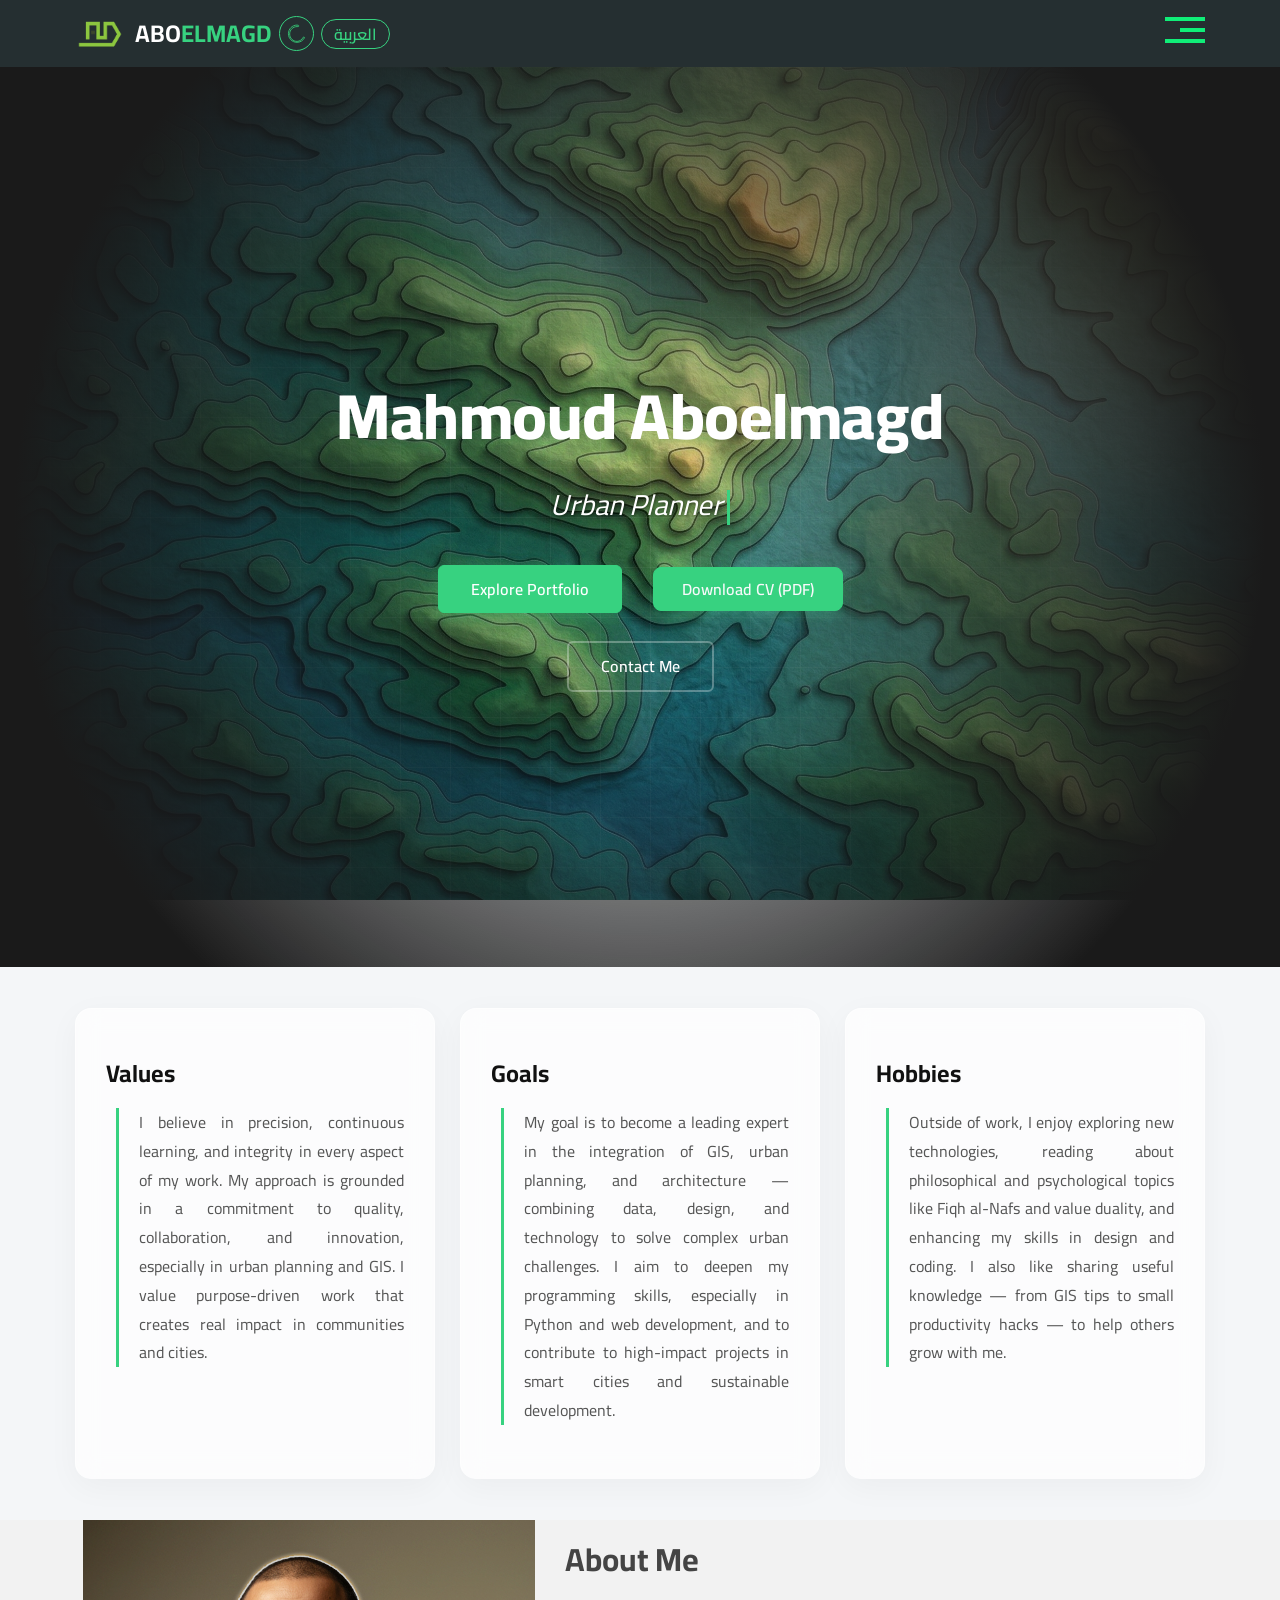
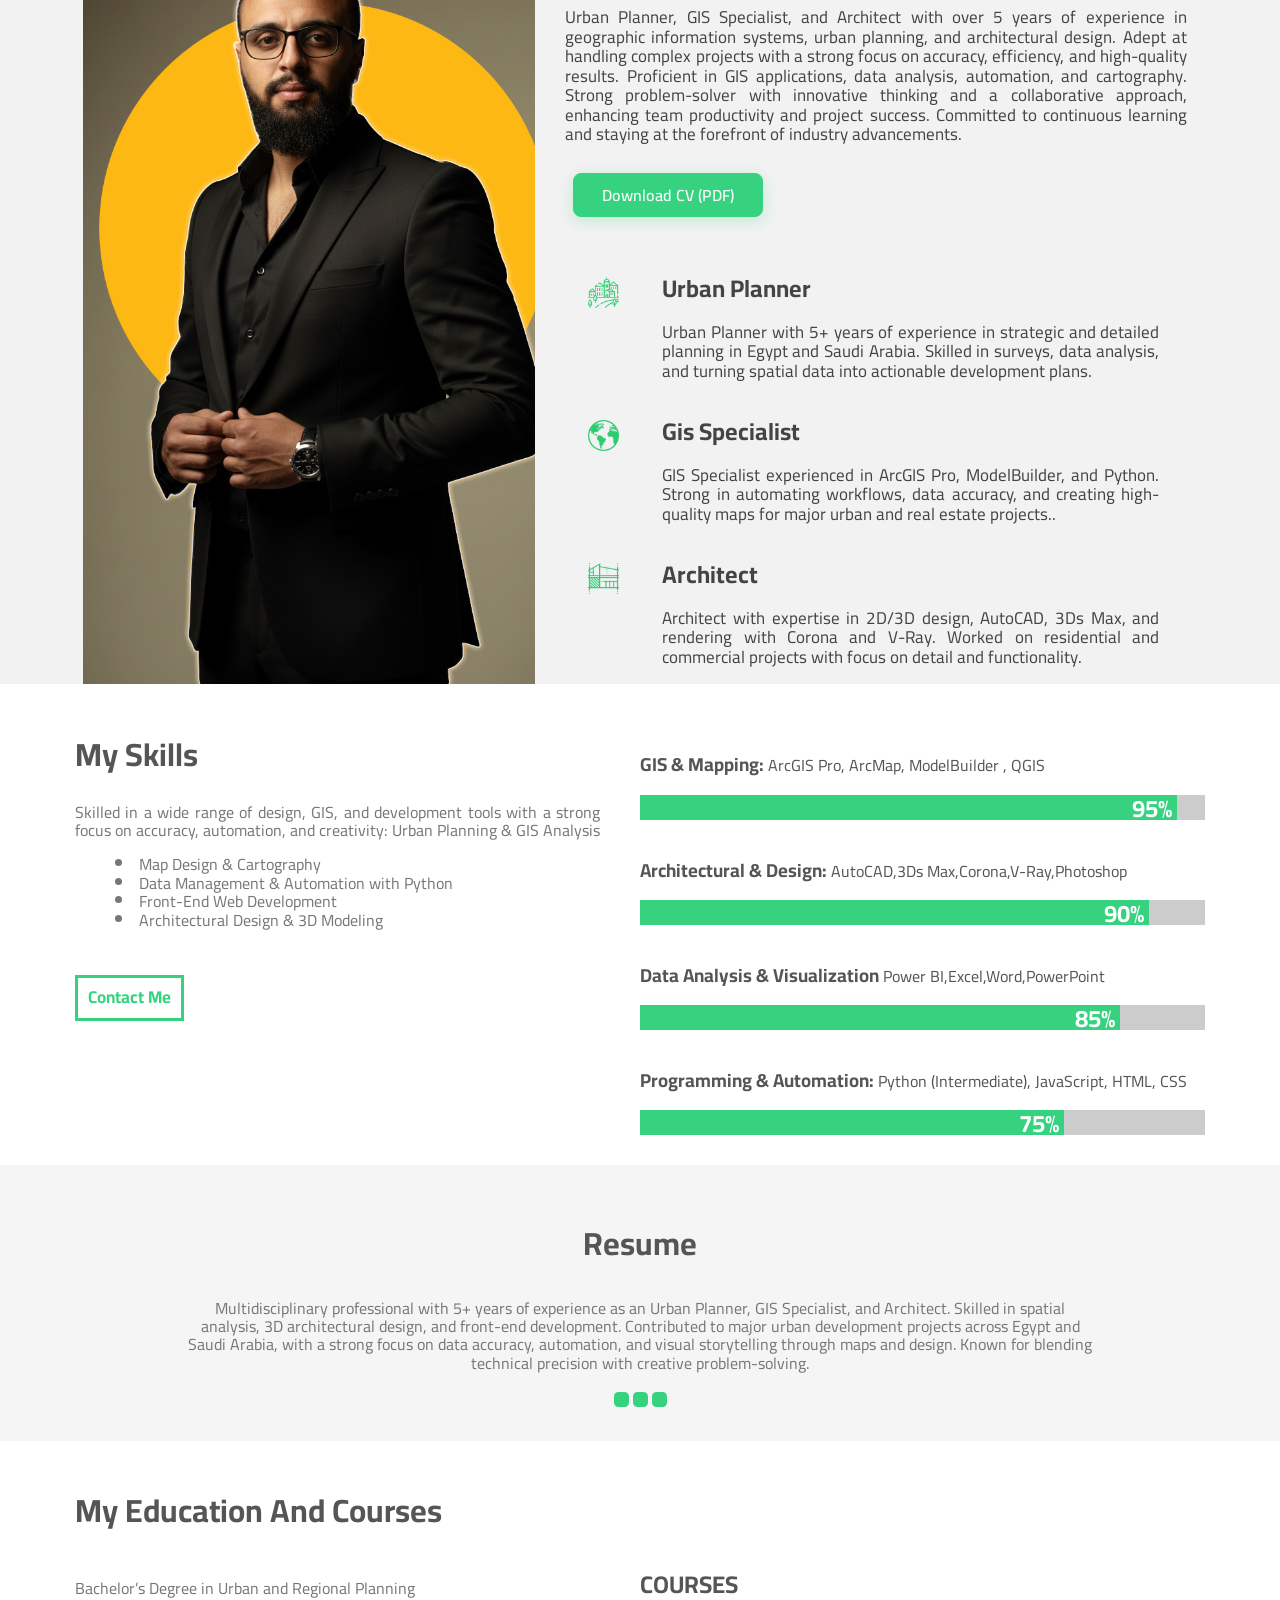
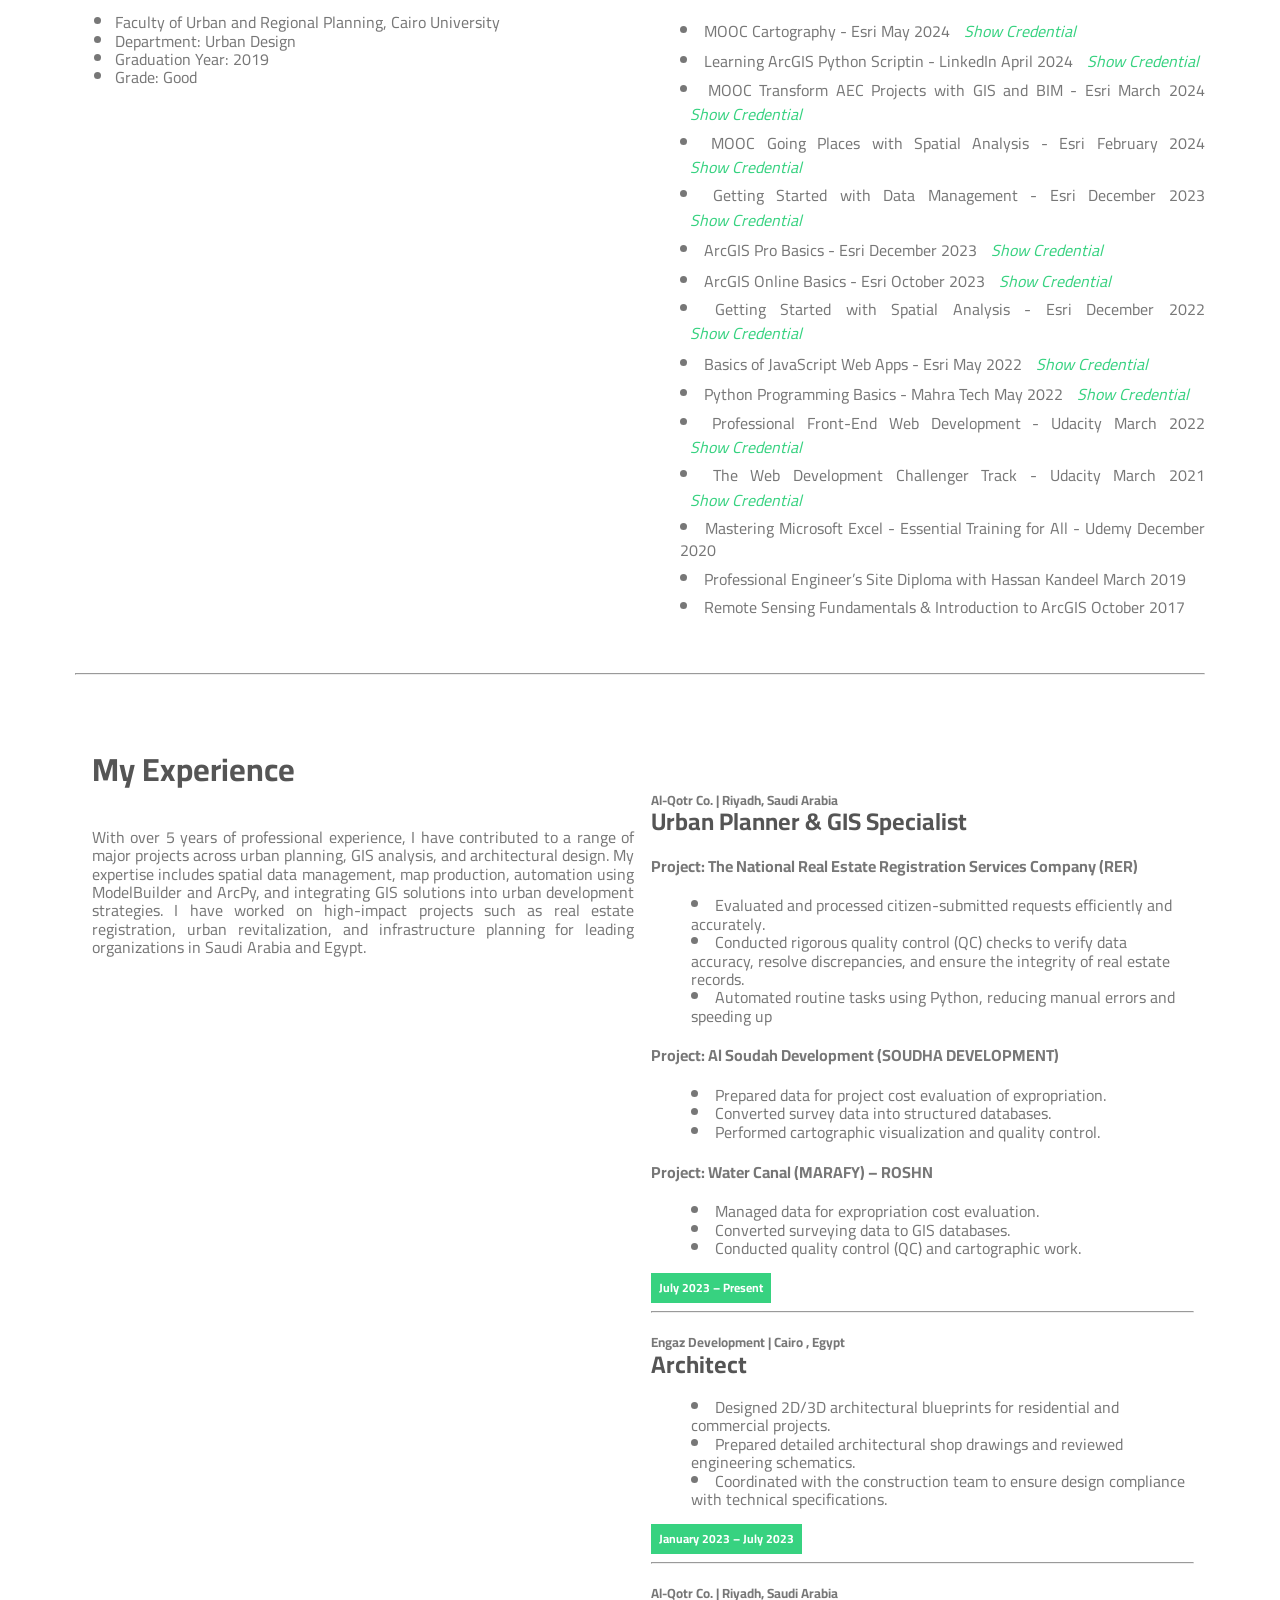
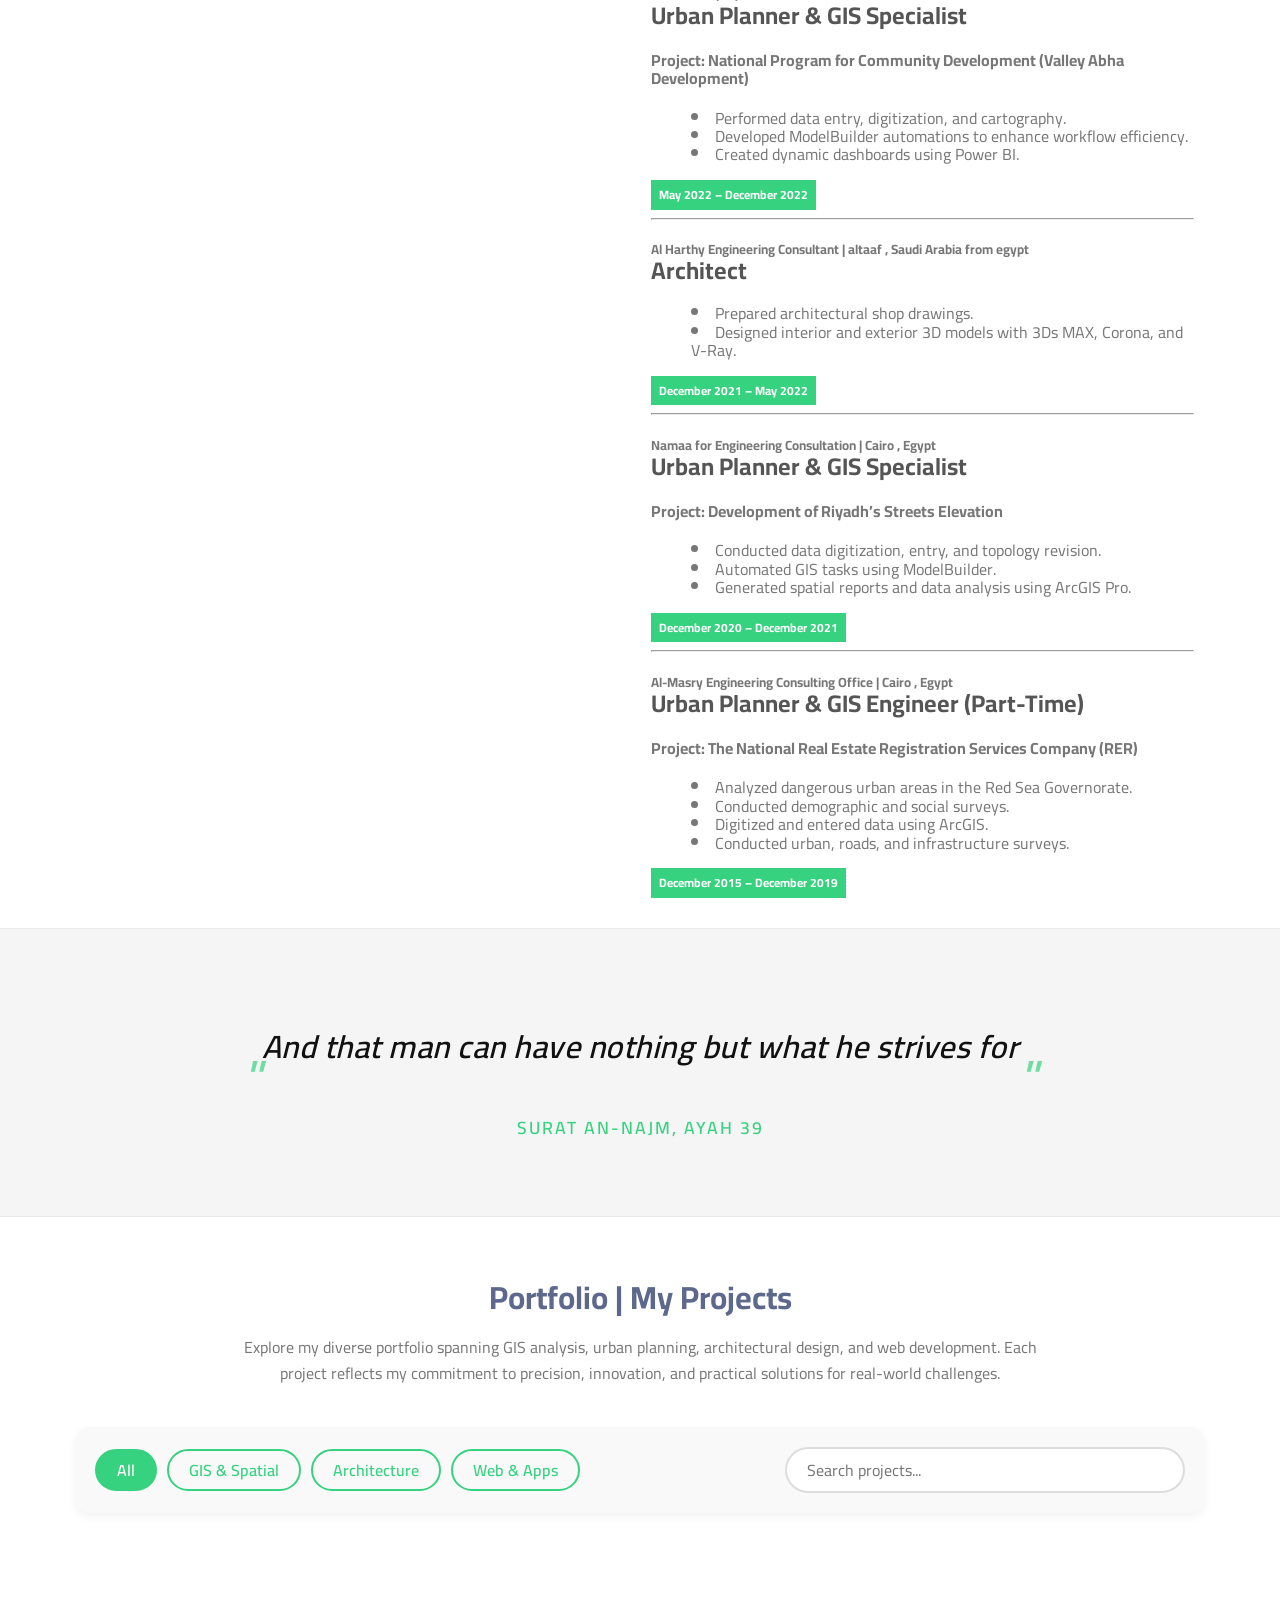
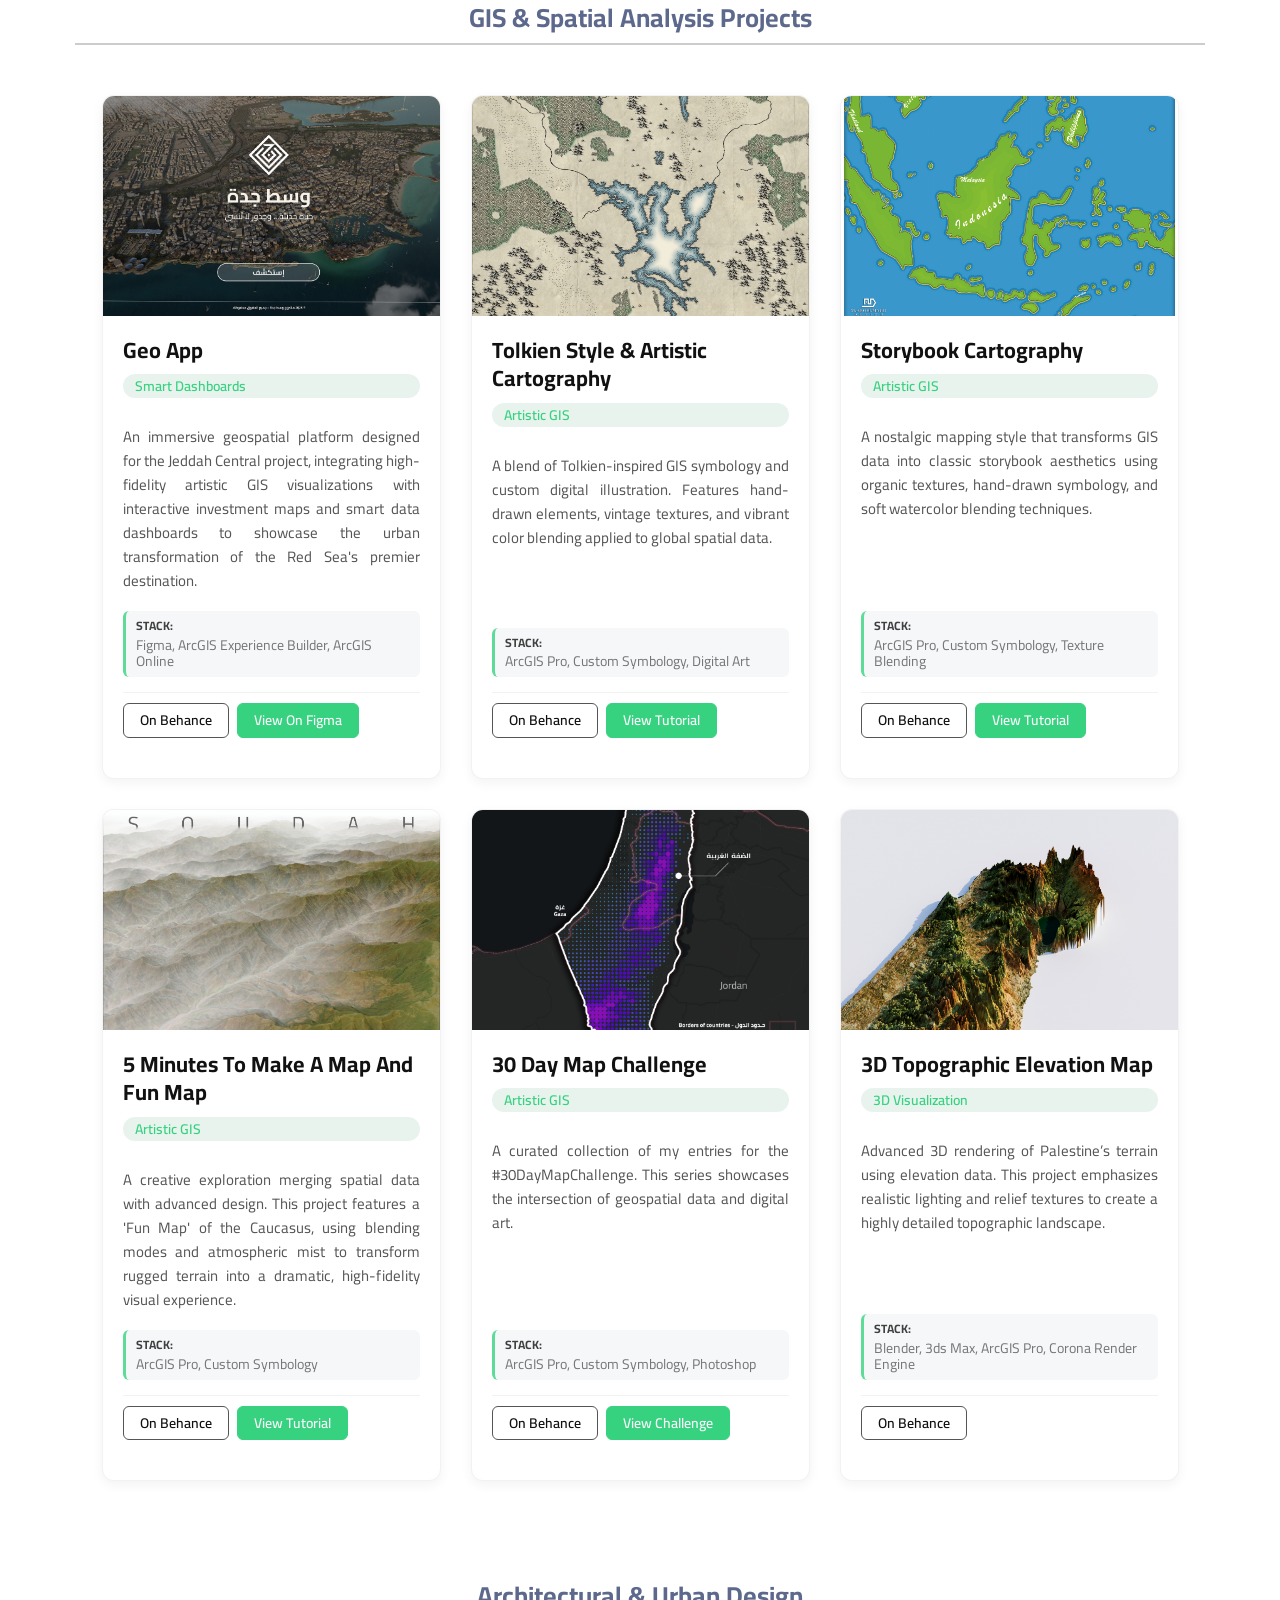
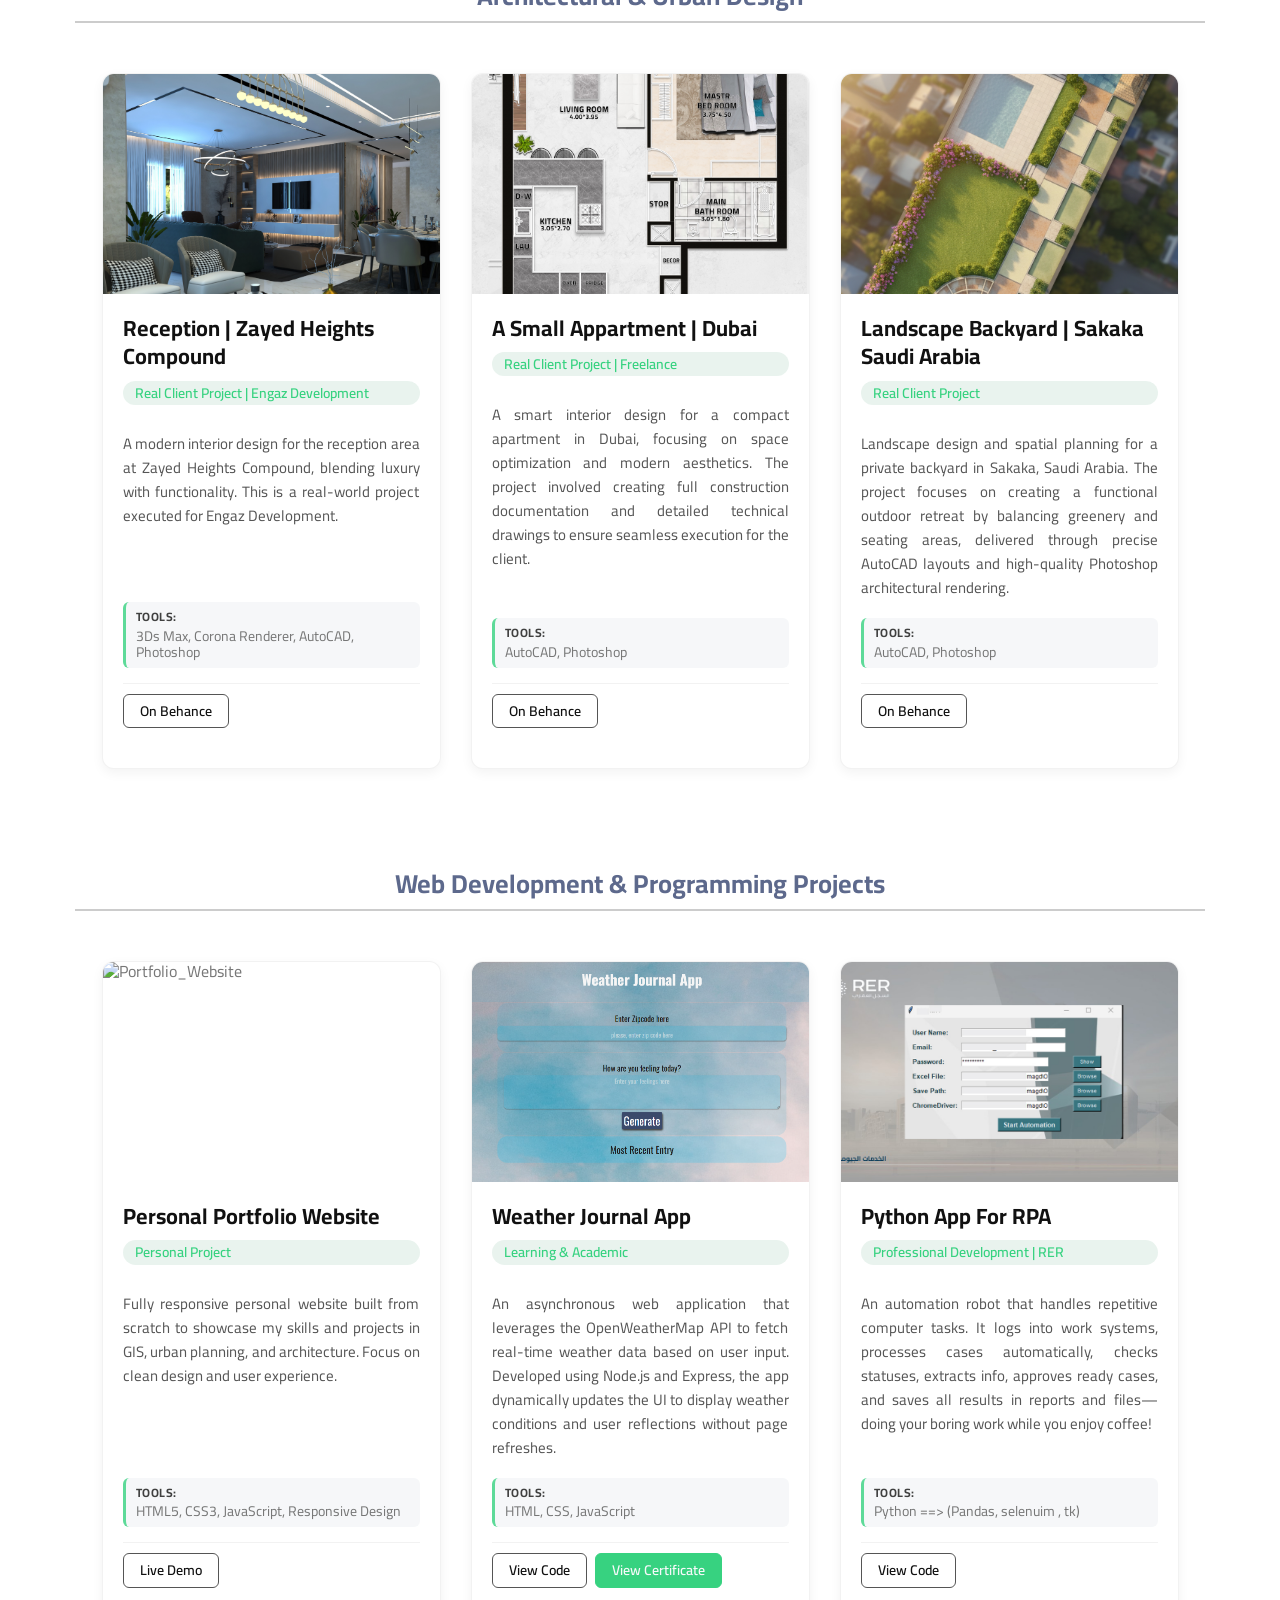
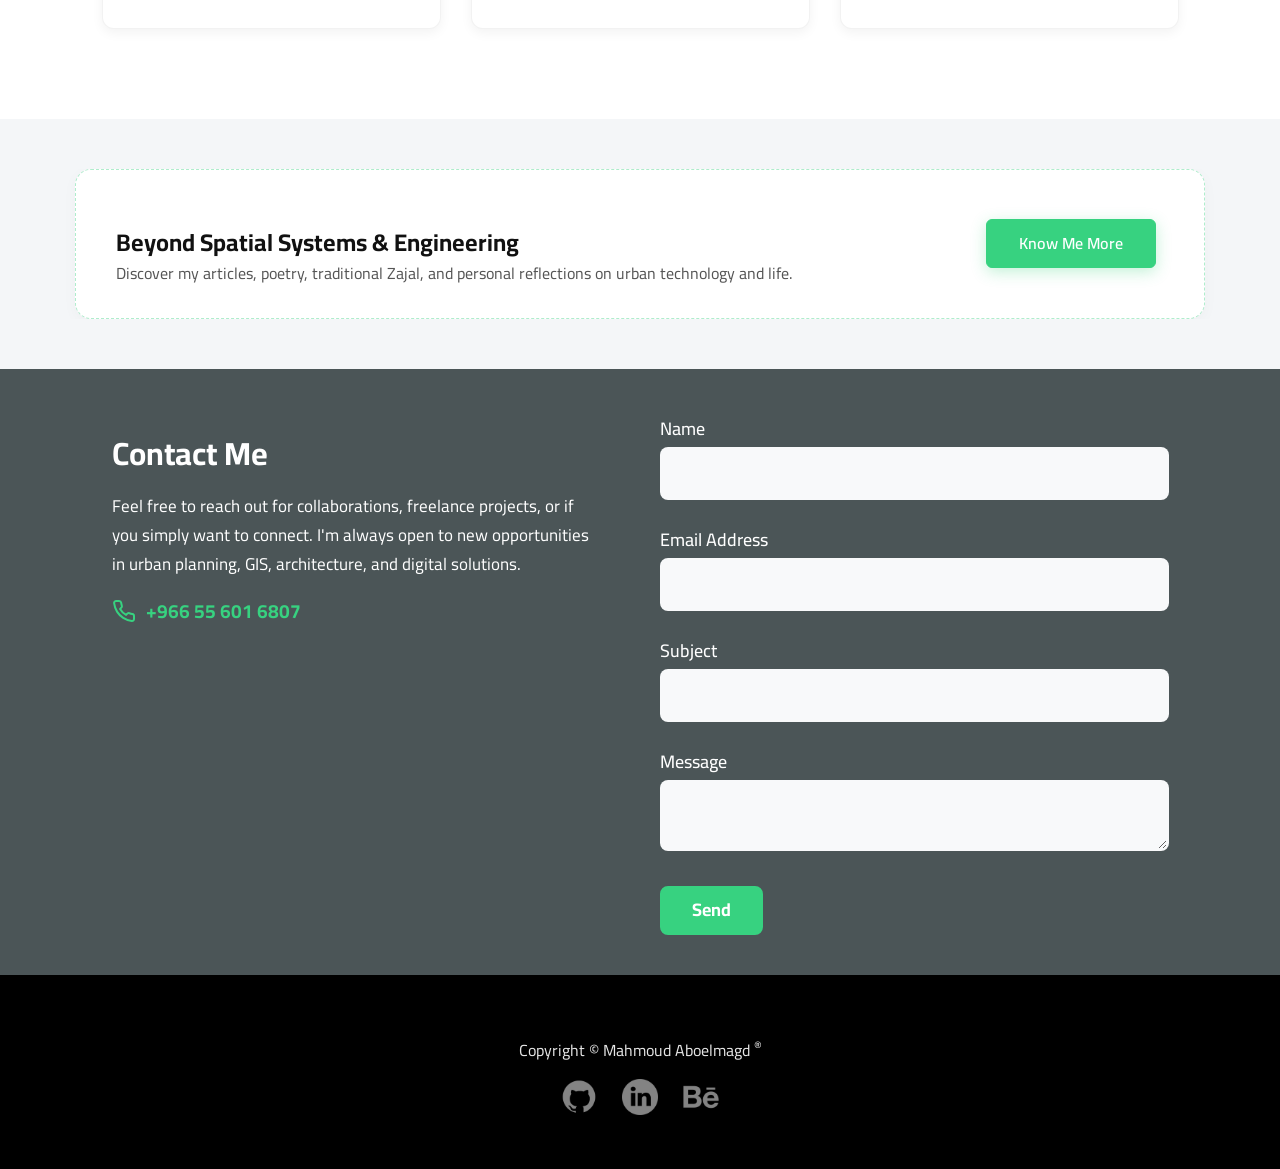
==== commit 981b8df0: "update" ====
--- a/index.html
+++ b/index.html
@@ -51,7 +51,8 @@
                         <li><a href="#Education1">Education</a></li>
                         <li><a href="#portfolio1">portfolio</a></li>
                         <li><a href="#contact-me1">contact me</a></li>
-                        <li><a href="know-me-more.html">Know Me More</a></li>
+                        <li><a href="know-me-more-ar.html">Know Me More</a></li>
+                        <li><a href="index-ar.html" class="lang-switcher-btn"> العربية</a></li>
                     </ul>
 
 
@@ -72,8 +73,14 @@
                     <span id="typing-text"></span><span class="typing-cursor"></span>
                 </p>
                 <div class="hero-actions">
-                    <a href="#portfolio1" class="btn btn-primary">Explore Portfolio</a>
-                    <a href="#contact-me1" class="btn btn-secondary">Contact Me</a>
+                    <div class="hero-actions-row">
+                        <a href="#portfolio1" class="btn btn-primary">Explore Portfolio</a>
+                        <a href="mahmoud aboelmagd abd elraziq_CV.pdf" download target="_blank"
+                            class="btn btn-primary btn-cv">Download CV (PDF)</a>
+                    </div>
+                    <div class="hero-actions-row">
+                        <a href="#contact-me1" class="btn btn-secondary">Contact Me</a>
+                    </div>
                 </div>
             </div>
         </div>
@@ -153,6 +160,10 @@
                         enhancing team productivity and project success. Committed to continuous learning and staying at
                         the
                         forefront of industry advancements.</p>
+                    <div style="margin-top: 20px; margin-bottom: 25px;">
+                        <a href="mahmoud aboelmagd abd elraziq_CV.pdf" download target="_blank" class="btn btn-cv">
+                            Download CV (PDF)</a>
+                    </div>
                 </div>
                 <div class="about-secand">
                     <div class="web">
@@ -866,7 +877,7 @@
                     <p>Discover my articles, poetry, traditional Zajal, and personal reflections on urban technology and
                         life.</p>
                 </div>
-                <a href="know-me-more.html" class="btn btn-primary" style="white-space: nowrap;">Know Me More</a>
+                <a href="know-me-more-ar.html" class="btn btn-primary" style="white-space: nowrap;">Know Me More</a>
             </div>
         </div>
     </div>
--- a/css/style.css
+++ b/css/style.css
@@ -1,2846 +1,3006 @@
-/* start main rule  */
-
-* {
-    -webkit-box-sizing: border-box;
-    -moz-box-sizing: border-box;
-    box-sizing: border-box;
-}
-
-/* Changed body direction to LTR */
-/* Modern Sleek Custom Scrollbar (Main Window Only) */
-html::-webkit-scrollbar,
-body::-webkit-scrollbar {
-    width: 8px;
-    height: 8px;
-}
-
-html::-webkit-scrollbar-track,
-body::-webkit-scrollbar-track {
-    background: rgba(20, 20, 20, 0.95);
-}
-
-html::-webkit-scrollbar-thumb,
-body::-webkit-scrollbar-thumb {
-    background: var(--primary-green, #37D280);
-    border-radius: 4px;
-    transition: background 0.3s ease;
-}
-
-html::-webkit-scrollbar-thumb:hover,
-body::-webkit-scrollbar-thumb:hover {
-    background: #2cb86e;
-}
-
-/* Hide scrollbars inside all internal containers */
-div::-webkit-scrollbar,
-section::-webkit-scrollbar,
-nav::-webkit-scrollbar,
-article::-webkit-scrollbar,
-.container::-webkit-scrollbar,
-.writings-filter-bar::-webkit-scrollbar {
-    display: none !important;
-    width: 0 !important;
-    height: 0 !important;
-}
-
-div, section, nav, article, .container {
-    -ms-overflow-style: none;
-    scrollbar-width: none;
-}
-
-html {
-    scrollbar-width: thin;
-    scrollbar-color: var(--primary-green, #37D280) rgba(20, 20, 20, 0.95);
-    scroll-behavior: smooth;
-}
-
-/* RTL Support */
-[dir="rtl"] body {
-    text-align: right;
-    direction: rtl;
-}
-
-:root {
-    /* Cartographic-Tech Aesthetic Variables */
-    --primary-green: #37D280;
-    /* Emerald Green */
-    --primary-green-light: #37D280;
-    /* For accents and hovers */
-    --charcoal-dark: #1A1A1A;
-    /* Main dark */
-    --charcoal-light: #2A2A2A;
-    /* Secondary dark for cards/nav */
-    --soft-white: #F8F9FA;
-    --muted-gold: #D4AF37;
-
-    --bg-primary: #F4F6F8;
-    /* Light grid-compatible bg */
-    --bg-secondary: #FFFFFF;
-    --text-primary: #111111;
-    --text-secondary: #555555;
-    --accent: var(--primary-green);
-    --card-bg: #FFFFFF;
-
-    --font-main: "Cairo", sans-serif;
-}
-
-body.dark-mode {
-    --bg-primary: var(--charcoal-dark);
-    --bg-secondary: var(--charcoal-light);
-    --text-primary: var(--soft-white);
-    --text-secondary: #A0AAB2;
-    --accent: var(--primary-green-light);
-    --card-bg: var(--charcoal-light);
-}
-
-body {
-    background-color: var(--bg-primary);
-    font-family: var(--font-main);
-    direction: ltr;
-    text-align: left;
-    color: var(--text-primary);
-    transition: background-color 0.4s ease, color 0.4s ease;
-}
-
-.cairo {
-    font-family: var(--font-main);
-    font-optical-sizing: auto;
-    font-weight: 400;
-    font-style: normal;
-    font-variation-settings: "slnt" 0;
-}
-
-.container {
-    padding-left: 20px;
-    padding-right: 20px;
-    margin-left: auto;
-    margin-right: auto;
-    color: #777;
-}
-
-p {
-    font-size: 16px;
-}
-
-h1 {
-    text-transform: capitalize;
-    color: #555;
-}
-
-h2 {
-    text-transform: capitalize;
-    color: #555;
-}
-
-h3 {
-    text-transform: capitalize;
-    color: #555;
-}
-
-button {
-    font-weight: bold;
-}
-
-/* end main rule  */
-
-/* start media  */
-
-/* small */
-
-@media (min-width: 768px) {
-    .container {
-        width: 760px;
-    }
-}
-
-/* mediam */
-
-@media (min-width: 992px) {
-    .container {
-        width: 970px;
-    }
-}
-
-/* large */
-
-@media (min-width: 1200px) {
-    .container {
-        width: 1170px;
-    }
-}
-
-/* end media  */
-
-/* start header  */
-
-.header {
-    position: relative;
-    z-index: 100000 !important;
-    overflow: visible !important;
-}
-
-.header .nav {
-    background-color: #252F31;
-    position: relative;
-    z-index: 100001 !important;
-    overflow: visible !important;
-}
-
-.header .nav .container {
-    display: flex;
-    flex-wrap: wrap;
-    justify-content: space-between;
-    align-items: center;
-    position: relative;
-    overflow: visible !important;
-}
-
-.header .nav .container .first {
-    display: flex;
-    flex-wrap: wrap;
-    align-items: center;
-    justify-content: center;
-}
-
-.header .nav img {
-    margin-right: 5px;
-    height: 30px;
-}
-
-.header .nav button {
-    margin-left: 7px;
-
-}
-
-[dir="rtl"] .header .nav img {
-    margin-right: 0;
-    margin-left: 5px;
-}
-
-.header .nav h2 {
-    color: #ffffff;
-    text-transform: uppercase;
-}
-
-.header .nav h2 span {
-    color: #37D280;
-}
-
-.header .nav .secand {
-    position: relative;
-    z-index: 10001 !important;
-}
-
-.header .nav .icon {
-    margin-left: auto;
-    margin-right: auto;
-    width: 40px;
-    display: flex;
-    flex-wrap: wrap;
-    justify-content: flex-end;
-    cursor: pointer;
-}
-
-.header .nav .icon span {
-    width: 100%;
-    height: 4px;
-    margin-bottom: 7px;
-    background-color: #10ee78;
-}
-
-.header .nav .icon span:nth-child(2) {
-    width: 25px;
-    height: 4px;
-    transition: 0.3s;
-}
-
-.header .nav .secand:hover span:nth-child(2) {
-    width: 100%;
-}
-
-/* Navigation List Styles - Elegant Glassmorphism */
-.header .nav ul {
-    list-style: none;
-    padding: 20px !important;
-    margin: 0 !important;
-    color: #ffffff !important;
-    background-color: rgba(25, 25, 25, 0.6) !important;
-    /* Elegant dark transparent */
-    backdrop-filter: blur(15px) saturate(160%);
-    /* Enhanced glass effect */
-    -webkit-backdrop-filter: blur(15px) saturate(160%);
-    position: absolute !important;
-    right: 0 !important;
-    /* Aligned with the right edge of the icon container */
-    top: 100% !important;
-    /* Starts directly below the nav bar */
-    display: none;
-    text-align: center;
-    width: 200px !important;
-    border-radius: 0 0 10px 10px !important;
-    /* Rounded only at bottom */
-    box-shadow: 0 15px 40px rgba(0, 0, 0, 0.5) !important;
-    border: 1px solid rgba(255, 255, 255, 0.1) !important;
-    border-top: 2px solid #37D280 !important;
-    /* Brand line at top of menu */
-    z-index: 999999999 !important;
-    opacity: 1 !important;
-    visibility: visible !important;
-}
-
-.header .nav ul.active {
-    display: block !important;
-}
-
-/* Hover support for desktop */
-.header .nav .secand:hover ul {
-    display: block !important;
-}
-
-.header .nav ul li {
-    padding: 10px 0;
-    border-bottom: 1px solid rgba(255, 255, 255, 0.05);
-}
-
-.header .nav ul li:last-child {
-    border-bottom: none;
-}
-
-.header .nav ul li {
-    margin: 0%;
-    padding-bottom: 10px;
-    text-transform: capitalize;
-    transition: .3s;
-}
-
-.header .nav ul li:hover {
-    padding-left: 10px;
-    transition: .3s;
-}
-
-.header .nav ul li:first-of-type {
-    margin-top: 20px;
-}
-
-.header .nav ul li a {
-    color: #fff;
-    text-decoration: none;
-}
-
-.header .nav ul li a:hover {
-    color: #37D280;
-    transition: .3s;
-}
-
-/* FIX: Ensure centered menu is visible on very small screens */
-@media (max-width: 327px) {
-    .header .nav .container {
-        display: flex;
-        flex-wrap: wrap;
-        flex-direction: column;
-        justify-content: center;
-        align-items: center;
-    }
-
-    .header .nav ul {
-        position: absolute;
-        left: 50%;
-        transform: translateX(-50%);
-        right: auto;
-        margin-top: 0;
-        width: 150px;
-    }
-
-    .header .nav .container .first {
-        display: flex;
-        flex-wrap: wrap;
-        flex-direction: column;
-        align-items: center;
-        justify-content: center;
-        margin-top: 20px;
-    }
-
-    .header .nav .icon {
-        margin-bottom: 20px;
-    }
-}
-
-/* start hero  */
-.hero-cover {
-    position: relative;
-    height: 100vh;
-    min-height: 500px;
-    background-color: var(--charcoal-dark);
-    display: flex;
-    align-items: center;
-    justify-content: center;
-    overflow: hidden;
-    color: var(--soft-white);
-}
-
-.ambient-grid {
-    position: absolute;
-    top: 0;
-    left: 0;
-    width: 200%;
-    height: 200%;
-    background-image: linear-gradient(rgba(255, 255, 255, 0.05) 1px, transparent 1px),
-        linear-gradient(90deg, rgba(255, 255, 255, 0.05) 1px, transparent 1px);
-    background-size: 50px 50px;
-    animation: panGrid 60s linear infinite;
-    z-index: 1;
-}
-
-@keyframes panGrid {
-    0% {
-        transform: translate(0, 0);
-    }
-
-    100% {
-        transform: translate(-50px, -50px);
-    }
-}
-
-.hero-overlay {
-    position: absolute;
-    inset: 0;
-    background: radial-gradient(circle at center, transparent 0%, var(--charcoal-dark) 80%);
-    z-index: 2;
-}
-
-.hero-content {
-    position: relative;
-    z-index: 3;
-    text-align: center;
-    padding: 2rem;
-}
-
-.hero-headline {
-    font-size: clamp(2rem, 5vw, 4rem);
-    font-weight: 700;
-    color: var(--soft-white);
-    margin-bottom: 0.5rem;
-    letter-spacing: -0.02em;
-    line-height: 1.2;
-}
-
-.hero-tagline {
-    font-size: clamp(1.1rem, 2.5vw, 1.8rem);
-    color: #ffffff;
-    height: auto;
-    min-height: 40px;
-    margin-bottom: 2rem;
-    font-style: italic;
-    text-shadow: 1px 1px 3px rgba(0, 0, 0, 0.4);
-    line-height: 1.4;
-}
-
-/* Typing effect cursor */
-.typing-cursor {
-    display: inline-block;
-    width: 3px;
-    height: 1.2em;
-    background-color: var(--primary-green-light);
-    margin-left: 5px;
-    vertical-align: middle;
-    animation: blink 1s step-end infinite;
-}
-
-@keyframes blink {
-
-    0%,
-    100% {
-        opacity: 1;
-    }
-
-    50% {
-        opacity: 0;
-    }
-}
-
-.btn {
-    display: inline-block;
-    padding: 12px 32px;
-    border-radius: 8px;
-    font-weight: 600;
-    text-decoration: none;
-    transition: all 0.3s ease;
-    margin: 0.5rem;
-    font-family: var(--font-main);
-}
-
-.btn-primary {
-    background-color: var(--primary-green);
-    color: var(--soft-white);
-    border: 1px solid var(--primary-green);
-}
-
-.btn-primary:hover {
-    background-color: var(--primary-green-light);
-    box-shadow: 0 0 15px rgba(56, 207, 122, 0.4);
-    transform: translateY(-2px);
-}
-
-.btn-secondary {
-    background-color: transparent;
-    color: var(--soft-white);
-    border: 1px solid rgba(255, 255, 255, 0.2);
-}
-
-.btn-secondary:hover {
-    background-color: rgba(255, 255, 255, 0.05);
-    border-color: var(--soft-white);
-    color: var(--soft-white);
-    transform: translateY(-2px);
-}
-
-/* end header  */
-
-/* start feature */
-
-.feature {
-    background-color: var(--bg-primary);
-    position: relative;
-    z-index: 10;
-}
-
-.feature .container {
-    display: flex;
-    flex-wrap: wrap;
-    justify-content: center;
-    padding-bottom: 40px;
-    padding-top: 40px;
-    gap: 25px;
-}
-
-.feature .feat {
-    flex: 1 1 calc(33.333% - 40px);
-    min-width: 320px;
-    background: rgba(255, 255, 255, 0.7);
-    backdrop-filter: blur(12px);
-    -webkit-backdrop-filter: blur(12px);
-    border-radius: 16px;
-    box-shadow: 0 8px 32px rgba(0, 0, 0, 0.04);
-    padding: 35px 30px;
-    margin: 1px auto;
-    box-sizing: border-box;
-    transition: all 0.4s cubic-bezier(0.165, 0.84, 0.44, 1);
-    border: 1px solid rgba(255, 255, 255, 0.5);
-    border-bottom: 3px solid transparent;
-    position: relative;
-}
-
-body.dark-mode .feature .feat {
-    border: 1px solid rgba(255, 255, 255, 0.05);
-}
-
-.feature .feat:hover {
-    transform: translateY(-8px);
-    box-shadow: 0 15px 40px rgba(55, 210, 128, 0.12);
-    border-bottom: 3px solid var(--primary-green);
-    background: rgba(255, 255, 255, 0.9);
-}
-
-.feature .feat h1 {
-    color: var(--text-primary);
-    margin-bottom: 20px;
-    display: flex;
-    align-items: center;
-    gap: 15px;
-    font-size: 24px;
-}
-
-.feature .feat h1 svg {
-    width: 32px;
-    height: 32px;
-    color: var(--primary-green);
-    stroke-width: 1.5;
-}
-
-.feature .feat p {
-    color: var(--text-secondary);
-    line-height: 1.8;
-    border-inline-start: 3px solid var(--primary-green);
-    padding-inline-start: 20px;
-    margin-inline-start: 10px;
-    font-size: 16px;
-    text-align: justify;
-}
-
-@media (max-width: 1000px) {
-    .feature .feat {
-        min-width: 95%;
-        margin: 1px auto;
-    }
-}
-
-/* end feature */
-
-/* start about me  */
-
-.about {
-    background-color: #F2F2F2;
-    overflow: hidden;
-}
-
-.about .container {
-    display: flex;
-    flex-wrap: wrap;
-    justify-content: center;
-}
-
-.about .my-img {
-    overflow: hidden;
-    width: 40%;
-}
-
-div.imgscenter {
-    background-image: url(../img/IMG_1.jpg);
-    background-position-x: center;
-    height: 100%;
-    background-size: cover;
-    align-content: center;
-    position: relative;
-}
-
-.about .info {
-    width: 55%;
-    margin-left: 30px;
-    margin-right: 10px;
-}
-
-.about .info p {
-    text-align: justify;
-    color: #444;
-    font-size: 17px;
-}
-
-.about .info .about-frist {
-    width: 100%;
-}
-
-.about .info .about-frist h1 {
-    color: #444;
-}
-
-.about .info h2 {
-    text-transform: capitalize;
-    color: #444;
-}
-
-.about .info .about-frist p:last-of-type {
-    margin-top: 30px;
-}
-
-.about .info .about-secand {
-    margin-left: 10px;
-    margin-top: 30px;
-    width: 100%;
-}
-
-.about .info .about-secand div {
-    float: left;
-    flex-wrap: wrap;
-}
-
-.about .info .about-secand div h2 {
-    text-transform: capitalize;
-    color: #444;
-}
-
-.about .info .about-secand div .text {
-    float: left;
-    width: 80%;
-    padding: 0;
-    margin: 0;
-}
-
-.about .info .about-secand div .img {
-    float: left;
-    width: 10%;
-    margin-top: 22px;
-    margin-left: 2%;
-    margin-right: 2%;
-}
-
-.about .info .about-secand div .img img {
-    width: 50%;
-    height: 50%;
-    margin-left: auto;
-    margin-right: auto;
-    margin-top: 0;
-}
-
-@media (max-width: 998px) {
-    .about .my-img {
-        width: 100%;
-        display: block;
-        margin-bottom: 30px;
-        border-radius: 12px;
-        box-shadow: 0 10px 30px rgba(0, 0, 0, 0.1);
-    }
-
-    div.imgscenter {
-        min-height: 350px;
-        border-radius: 12px;
-    }
-
-    .about .info {
-        width: 100%;
-        margin-left: 30px;
-        margin-right: 10px;
-        display: flex;
-        flex-wrap: wrap;
-    }
-}
-
-@media (max-width: 662px) {
-    .about .info .about-secand {
-        width: 100%;
-        display: flex;
-        flex-wrap: wrap;
-    }
-
-    .about .info .about-secand div {
-        width: 100%;
-    }
-}
-
-/* end about me  */
-
-hr {
-    background-color: #ffffff;
-}
-
-/* start my skills */
-
-.my-skills {
-    padding-bottom: 30px;
-    padding-top: 30px;
-    background-color: #FFFFFF;
-}
-
-.my-skills .container {
-    display: flex;
-    flex-wrap: wrap;
-    justify-content: space-between;
-}
-
-.my-skills .my-skills-first,
-.my-skills .my-skills-secand {
-    width: 50%;
-    margin-left: 0;
-    margin-right: 0;
-}
-
-@media (max-width: 768px) {
-
-    .my-skills .my-skills-first,
-    .my-skills .my-skills-secand {
-        width: 100%;
-    }
-}
-
-.my-skills .my-skills-first p {
-    padding-right: 40px;
-    margin-top: 30px;
-    text-align: justify;
-}
-
-.my-skills .my-skills-first ul {
-    list-style-position: inside;
-}
-
-.my-skills .my-skills-first button {
-    color: #37D280;
-    background: none;
-    padding: 10px;
-    border: solid #37D280 3px;
-    text-transform: capitalize;
-    font-size: 17px;
-    margin-top: 30px;
-}
-
-.my-skills-first button a {
-    color: #37D280;
-    text-decoration: none;
-}
-
-.my-skills-first button a:hover {
-    color: #5D698C;
-}
-
-.my-skills .my-skills-secand div {
-    background-color: #ccc;
-    height: 25px;
-    margin: 0;
-    padding: 0;
-    text-align: left;
-}
-
-.my-skills .my-skills-secand h3 {
-    margin-top: 40px;
-}
-
-.my-skills .my-skills-secand div>span {
-    background-color: #37D280;
-    height: 25px;
-    width: 20%;
-    display: inline-block;
-}
-
-.my-skills .my-skills-secand div span span {
-    float: right;
-    font-size: 24px;
-    color: #ffffff;
-    font-weight: bold;
-}
-
-.my-skills .my-skills-secand div.ArcGIS>span {
-    background-color: #37D280;
-    height: 25px;
-    width: 95%;
-    display: inline-block;
-}
-
-.my-skills .my-skills-secand div.Architectural>span {
-    background-color: #37D280;
-    height: 25px;
-    width: 90%;
-    display: inline-block;
-}
-
-.my-skills .my-skills-secand div.Visualization>span {
-    background-color: #37D280;
-    height: 25px;
-    width: 85%;
-    display: inline-block;
-}
-
-.my-skills .my-skills-secand div.Programming>span {
-    background-color: #37D280;
-    height: 25px;
-    width: 75%;
-    display: inline-block;
-}
-
-span.smallfont {
-    font-size: 16px;
-    font-weight: lighter;
-}
-
-/* end my skills */
-
-/* start resume */
-
-.resume {
-    background-color: #F5F5F5;
-    overflow: hidden;
-    padding-top: 30px;
-    padding-bottom: 30px;
-    text-align: center;
-}
-
-.resume h1,
-.resume p,
-.resume button {
-    align-items: center;
-}
-
-.resume h1 {
-    margin-top: 30px;
-}
-
-.resume p {
-    padding: 15px 0 20px 0;
-    margin: auto;
-    width: 80%;
-}
-
-.resume .bol span {
-    height: 15px;
-    width: 15px;
-    background-color: #37D280;
-    border-radius: 30%;
-    display: inline-block;
-}
-
-/* end resume */
-
-/* start education */
-
-.educ {
-    padding-bottom: 30px;
-    padding-top: 30px;
-    background-color: #FFFFFF;
-    overflow: hidden;
-}
-
-.educ .container {
-    display: flex;
-    flex-wrap: wrap;
-}
-
-.educ .educ-first,
-.educ .educ-secand {
-    width: 50%;
-}
-
-@media (max-width: 799px) {
-
-    .educ .educ-first,
-    .educ .educ-secand {
-        width: 100%;
-    }
-}
-
-.educ .educ-first p:first-of-type {
-    margin-top: 50px;
-}
-
-.educ .educ-first p {
-    margin-right: 40px;
-    text-align: justify;
-    color: #777;
-}
-
-.educ .educ-secand h2:first-child {
-    margin-top: 100px;
-}
-
-.educ .educ-secand button {
-    background-color: #37D280;
-    color: #FFFFFF;
-    border: solid #37D280 3px;
-    padding: 5px;
-    font-size: 12px;
-    text-transform: capitalize;
-}
-
-.educ .educ-secand ul {
-    list-style-position: inside;
-}
-
-.educ .educ-secand ul li {
-    text-align: justify;
-    color: #777;
-}
-
-.educ .educ-secand ul li a {
-    color: inherit;
-    text-decoration: none;
-    transition: all 0.3s ease;
-    color: #37D280;
-    font-style: italic;
-    display: inline-block;
-    margin-inline-start: 10px;
-    margin-top: 2px;
-}
-
-.educ .educ-secand li {
-    display: list-item;
-    text-align: -webkit-match-parent;
-    unicode-bidi: isolate;
-    margin-bottom: 6px;
-    line-height: 1.4;
-}
-
-.educ .educ-secand ul li a:hover {
-    color: #5D698C;
-    text-decoration: underline;
-}
-
-/* end my education */
-
-.line {
-    background-color: #FFFFFF;
-    overflow: hidden;
-}
-
-/* start exp */
-
-.exp {
-    padding-bottom: 30px;
-    padding-top: 30px;
-    background-color: #ffffff;
-    overflow: hidden;
-}
-
-.exp .exp-first,
-.exp .exp-secand {
-    width: 48%;
-    float: left;
-}
-
-.exp .exp-first {
-    margin: 1.5%;
-}
-
-.exp .exp-first P {
-    text-align: justify;
-}
-
-div.exp-secand h5 {
-    margin-bottom: 0px;
-}
-
-div.exp-secand h2 {
-    margin-top: 0px;
-}
-
-.exp .exp-secand ul {
-    list-style-position: inside;
-}
-
-@media (max-width: 799px) {
-
-    .exp .exp-first,
-    .exp .exp-secand {
-        width: 100%;
-        float: none;
-    }
-}
-
-.exp .exp-first p:first-of-type {
-    margin-top: 40px;
-}
-
-.exp .exp-secand h5:first-child {
-    margin-top: 80px;
-}
-
-.exp .exp-secand button {
-    background-color: #37D280;
-    color: #FFFFFF;
-    border: solid #37D280 3px;
-    padding: 5px;
-    font-size: 12px;
-    text-transform: capitalize;
-}
-
-/* end my exp */
-
-/* start resume */
-
-.comment {
-    background-color: #F5F5F5;
-    /* Islamic Geometric Pattern Background */
-    background-image: url("data:image/svg+xml,%3Csvg width='60' height='60' viewBox='0 0 60 60' xmlns='http://www.w3.org/2000/svg'%3E%3Cg fill='none' fill-rule='evenodd'%3E%3Cg fill='%2338cf7a' fill-opacity='0.1'%3E%3Cpath d='M36 34v-4h-2v4h-4v2h4v4h2v-4h4v-2h-4zm0-30V0h-2v4h-4v2h4v4h2V6h4V4h-4zM6 34v-4H4v4H0v2h4v4h2v-4h4v-2H6zM6 4V0H4v4H0v2h4v4h2V6h4V4H6z'/%3E%3C/g%3E%3C/g%3E%3C/svg%3E");
-    overflow: hidden;
-    padding-top: 60px;
-    padding-bottom: 60px;
-    text-align: center;
-    position: relative;
-    border-top: 1px solid rgba(0, 0, 0, 0.05);
-    border-bottom: 1px solid rgba(0, 0, 0, 0.05);
-}
-
-.comment::before {
-    content: '';
-    position: absolute;
-    top: 0;
-    left: 0;
-    right: 0;
-    bottom: 0;
-    background: radial-gradient(circle at center, transparent 0%, #F5F5F5 80%);
-    z-index: 1;
-}
-
-.comment .container {
-    position: relative;
-    z-index: 2;
-}
-
-.comment p {
-    color: var(--text-primary);
-    font-size: clamp(1.4rem, 2.8vw, 2rem);
-    font-weight: 600;
-    font-style: italic;
-    letter-spacing: 0.5px;
-    margin-bottom: 25px;
-    line-height: 1.6;
-    position: relative;
-    display: inline-block;
-}
-
-.comment p::before,
-.comment p::after {
-    content: '"';
-    color: var(--primary-green);
-    font-size: 1.5em;
-    vertical-align: text-bottom;
-    line-height: 0;
-    opacity: 0.7;
-}
-
-.comment h3 {
-    color: var(--primary-green) !important;
-    font-size: 1.2rem;
-    font-weight: 700;
-    letter-spacing: 1px;
-    text-transform: uppercase;
-}
-
-.comment h3 {
-    color: var(--primary-green);
-    font-size: 1.1rem;
-    font-weight: 600;
-    letter-spacing: 2px;
-    text-transform: uppercase;
-}
-
-/* end resume */
-
-/* Portfolio Controls Styles */
-.portfolio-controls {
-    display: flex;
-    flex-wrap: wrap;
-    justify-content: space-between;
-    align-items: center;
-    margin-bottom: 40px;
-    gap: 20px;
-    padding: 20px;
-    background-color: #f9f9f9;
-    border-radius: 15px;
-    box-shadow: 0 4px 8px rgba(0, 0, 0, 0.05);
-}
-
-.portfolio-filters {
-    display: flex;
-    flex-wrap: wrap;
-    gap: 10px;
-}
-
-.filter-btn {
-    padding: 10px 20px;
-    border: 2px solid #37D280;
-    background: transparent;
-    color: #37D280;
-    border-radius: 25px;
-    cursor: pointer;
-    font-weight: 600;
-    transition: all 0.3s ease;
-}
-
-.filter-btn:hover,
-.filter-btn.active {
-    background-color: #37D280;
-    color: #fff;
-}
-
-.portfolio-search {
-    flex-grow: 1;
-    max-width: 400px;
-}
-
-.portfolio-search input {
-    width: 100%;
-    padding: 12px 20px;
-    border: 2px solid #ddd;
-    border-radius: 30px;
-    font-size: 16px;
-    transition: border-color 0.3s;
-    outline: none;
-}
-
-.portfolio-search input:focus {
-    border-color: #37D280;
-}
-
-.project-card.show {
-    animation: fadeIn 0.5s ease forwards;
-}
-
-@keyframes fadeIn {
-    from {
-        opacity: 0;
-        transform: translateY(20px);
-    }
-
-    to {
-        opacity: 1;
-        transform: translateY(0);
-    }
-}
-
-@media (max-width: 768px) {
-    .portfolio-controls {
-        flex-direction: column;
-        align-items: stretch;
-    }
-
-    .portfolio-search {
-        max-width: 100%;
-    }
-}
-
-/* Dark Mode Support */
-body.dark-mode .feature,
-body.dark-mode .my-skills,
-body.dark-mode .educ,
-body.dark-mode .exp,
-body.dark-mode .port {
-    background-color: #1a1a1a !important;
-}
-
-body.dark-mode .feat,
-body.dark-mode .project-card,
-body.dark-mode .portfolio-controls {
-    background-color: #2d2d2d !important;
-    color: #e0e0e0;
-}
-
-body.dark-mode h1.category-title {
-    color: #37D280 !important;
-}
-
-body.dark-mode h1,
-body.dark-mode h2,
-body.dark-mode h3,
-body.dark-mode h5 {
-    color: #37D280 !important;
-}
-
-body.dark-mode p,
-body.dark-mode li {
-    color: #ccc !important;
-}
-
-/* Animations */
-.reveal {
-    opacity: 0;
-    transform: translateY(30px);
-    transition: all 0.8s ease-out;
-}
-
-.reveal.active {
-    opacity: 1;
-    transform: translateY(0);
-}
-
-.port {
-    background-color: #ffffff;
-    overflow: hidden;
-    padding: 40px 10px;
-    text-align: center;
-}
-
-.port .container>h1 {
-    color: #5D698C;
-    margin-bottom: 20px;
-    font-size: 32px;
-}
-
-.port .container>p {
-    max-width: 800px;
-    margin: 0 auto 40px;
-    color: #777;
-    line-height: 1.6;
-}
-
-.category-title {
-    color: #5D698C;
-    margin-top: 50px;
-    margin-bottom: 30px;
-    border-bottom: 2px solid #ccc;
-    padding-bottom: 10px;
-    display: inline-block;
-    font-size: 26px;
-    width: 100%;
-    text-align: center;
-}
-
-.port-grid {
-    display: flex;
-    flex-wrap: wrap;
-    justify-content: center;
-    gap: 30px;
-    margin-top: 20px;
-    margin-bottom: 50px;
-}
-
-.project-card {
-    width: 30%;
-    min-width: 320px;
-    background-color: var(--card-bg);
-    border-radius: 12px;
-    box-shadow: 0 4px 12px rgba(0, 0, 0, 0.05);
-    overflow: hidden;
-    text-align: left;
-    transition: all 0.4s cubic-bezier(0.25, 0.8, 0.25, 1);
-    padding-bottom: 20px;
-    border: 1px solid rgba(0, 0, 0, 0.05);
-    position: relative;
-    display: flex;
-    flex-direction: column;
-}
-
-body.dark-mode .project-card {
-    border: 1px solid rgba(255, 255, 255, 0.05);
-}
-
-.project-card:hover {
-    transform: translateY(-8px);
-    box-shadow: 0 15px 30px rgba(46, 139, 87, 0.15);
-}
-
-.project-card img {
-    width: 100%;
-    height: 220px;
-    object-fit: cover;
-    display: block;
-    transition: transform 0.6s cubic-bezier(0.25, 0.8, 0.25, 1);
-}
-
-.project-card:hover img {
-    transform: scale(1.08);
-}
-
-.card-details {
-    padding: 20px;
-    position: relative;
-    background: var(--card-bg);
-    display: flex;
-    flex-direction: column;
-    flex-grow: 1;
-}
-
-.card-details h3 {
-    color: var(--text-primary);
-    margin-top: 0;
-    margin-bottom: 10px;
-    font-size: 22px;
-    line-height: 1.3;
-}
-
-.card-details .project-status {
-    font-size: 14px;
-    color: var(--primary-green);
-    margin-bottom: 12px;
-    font-weight: 600;
-    display: inline-block;
-    padding: 4px 12px;
-    background-color: rgba(46, 139, 87, 0.1);
-    border-radius: 20px;
-}
-
-.card-details .project-note {
-    font-size: 14px;
-    color: var(--muted-gold);
-    margin-bottom: 12px;
-    font-weight: 600;
-    display: inline-block;
-    padding: 4px 12px;
-    background-color: rgba(212, 175, 55, 0.1);
-    border-radius: 20px;
-}
-
-.card-details p {
-    color: var(--text-secondary);
-    font-size: 15px;
-    line-height: 1.6;
-    margin-bottom: 18px;
-    text-align: justify;
-    flex-grow: 1;
-}
-
-.tools-used {
-    font-size: 14px;
-    color: var(--text-secondary);
-    margin-bottom: 10px;
-    /* Reduced margin */
-    padding: 8px 10px;
-    /* Reduced vertical padding */
-    background-color: var(--bg-primary);
-    border-radius: 6px;
-    border-left: 3px solid var(--primary-green);
-    opacity: 0.8;
-    transition: opacity 0.3s ease;
-}
-
-.project-card:hover .tools-used {
-    opacity: 1;
-}
-
-.tools-used strong {
-    color: var(--text-primary);
-    display: block;
-    margin-bottom: 4px;
-    font-size: 12px;
-    text-transform: uppercase;
-    letter-spacing: 0.5px;
-}
-
-.project-link {
-    display: inline-block;
-    background-color: var(--primary-green);
-    color: var(--soft-white);
-    padding: 8px 16px;
-    border-radius: 6px;
-    text-decoration: none;
-    font-weight: 600;
-    font-size: 14px;
-    transition: all 0.3s ease;
-    border: 1px solid var(--primary-green);
-}
-
-.project-link:hover {
-    background-color: transparent;
-    color: var(--primary-green);
-    transform: translateY(-2px);
-}
-
-.project-link.secondary {
-    background-color: transparent;
-    color: var(--text-primary);
-    border-color: var(--text-secondary);
-}
-
-.project-link.secondary:hover {
-    background-color: var(--bg-primary);
-    border-color: var(--text-primary);
-}
-
-.project-links {
-    display: flex;
-    flex-wrap: wrap;
-    gap: 8px;
-    margin-top: 5px;
-    /* Reduced top margin to bring links closer to Tools Used */
-    border-top: 1px solid rgba(0, 0, 0, 0.05);
-    padding-top: 10px;
-    /* Reduced top padding */
-}
-
-body.dark-mode .project-links {
-    border-top-color: rgba(255, 255, 255, 0.05);
-}
-
-@media (max-width: 1100px) {
-    .project-card {
-        width: 45%;
-    }
-}
-
-@media (max-width: 768px) {
-    .project-card {
-        width: 90%;
-        min-width: unset;
-    }
-
-    .project-links {
-        flex-direction: column;
-    }
-
-    .project-link.secondary {
-        margin-left: 0;
-        margin-top: 10px;
-    }
-}
-
-@media (max-width: 480px) {
-    .project-card {
-        width: 100%;
-    }
-
-    .port .container>h1 {
-        font-size: 28px;
-    }
-
-    .category-title {
-        font-size: 22px;
-    }
-}
-
-/* Popup Styling */
-.popup-overlay {
-    display: none;
-    position: fixed;
-    z-index: 9999;
-    top: 0;
-    left: 0;
-    width: 100vw;
-    height: 100vh;
-    background-color: rgba(0, 0, 0, 0.85);
-    justify-content: center;
-    align-items: center;
-}
-
-.popup-image {
-    max-width: 90%;
-    max-height: 90%;
-    object-fit: contain;
-    cursor: pointer;
-    border-radius: 8px;
-    box-shadow: 0 8px 32px rgba(0, 0, 0, 0.3);
-}
-
-/* Portfolio end */
-
-/* start contant  */
-
-.con {
-    background-color: #4B5557;
-    overflow: hidden;
-    padding-top: 40px;
-    padding-bottom: 40px;
-}
-
-.con .container {
-    display: flex;
-    flex-wrap: wrap;
-    justify-content: center;
-    gap: 40px;
-}
-
-.con .con-one {
-    width: 45%;
-}
-
-.con .con-form {
-    width: 45%;
-}
-
-.con .con-one p {
-    color: #FFFFFF;
-    padding-right: 30px;
-    line-height: 1.7;
-    font-size: 17px;
-}
-
-.con .con-one h2 {
-    color: #FFFFFF;
-    font-size: 32px;
-    margin-bottom: 20px;
-}
-
-.con .con-form input {
-    display: block;
-    width: 100%;
-    background-color: #f8f9fa;
-    min-height: 50px;
-    margin-bottom: 20px;
-    padding: 15px;
-    border: none;
-    border-radius: 8px;
-    font-size: 16px;
-    transition: all 0.3s ease;
-    border: 2px solid transparent;
-}
-
-.con .con-form input:focus {
-    outline: none;
-    border-color: #37D280;
-    background-color: white;
-}
-
-.con .con-form textarea {
-    display: block;
-    width: 100%;
-    background-color: #f8f9fa;
-    min-height: 50px;
-    margin-bottom: 25px;
-    padding: 15px;
-    border: none;
-    border-radius: 8px;
-    text-align: left;
-    font-size: 16px;
-    transition: all 0.3s ease;
-    border: 2px solid transparent;
-    font-family: "Cairo", sans-serif;
-}
-
-/* Dark Mode Overrides */
-body.dark-mode .feature,
-body.dark-mode .my-skills,
-body.dark-mode .educ,
-body.dark-mode .exp,
-body.dark-mode .port {
-    background-color: #121212 !important;
-}
-
-body.dark-mode .about,
-body.dark-mode .resume,
-body.dark-mode .comment {
-    background-color: #1a1a1a !important;
-}
-
-body.dark-mode .feat,
-body.dark-mode .project-card,
-body.dark-mode .portfolio-controls,
-body.dark-mode .con-form {
-    background-color: #222 !important;
-    color: #eee;
-    box-shadow: 0 4px 20px rgba(0, 0, 0, 0.3);
-}
-
-body.dark-mode h1,
-body.dark-mode h2,
-body.dark-mode h3,
-body.dark-mode h4,
-body.dark-mode h5 {
-    color: #37D280 !important;
-}
-
-/* Preserve Hero Headline and Tagline colors in Dark Mode */
-body.dark-mode .hero-headline {
-    color: #ffffff !important;
-}
-
-body.dark-mode #typing-text {
-    color: #e0e0e0 !important;
-}
-
-body.dark-mode p,
-body.dark-mode li,
-body.dark-mode span:not(.accent):not(.typing-cursor) {
-    color: #bbb !important;
-}
-
-body.dark-mode .con {
-    background-color: #0b0b0b;
-}
-
-body.dark-mode input,
-body.dark-mode textarea {
-    background-color: #333 !important;
-    color: #fff !important;
-    border-color: #444 !important;
-}
-
-body.dark-mode input:focus,
-body.dark-mode textarea:focus {
-    border-color: #37D280 !important;
-    background-color: #3a3a3a !important;
-}
-
-/* Image Screen Effect in Dark Mode */
-body.dark-mode img {
-    filter: brightness(0.8) contrast(1.1) sepia(0.2) hue-rotate(100deg);
-    border: 1px solid rgba(56, 207, 122, 0.3);
-    box-shadow: 0 0 15px rgba(56, 207, 122, 0.2);
-    transition: all 0.5s ease;
-}
-
-body.dark-mode img:hover {
-    filter: brightness(1) contrast(1.1);
-    box-shadow: 0 0 25px rgba(56, 207, 122, 0.4);
-}
-
-body.dark-mode input:focus,
-body.dark-mode textarea:focus {
-    border-color: #37D280 !important;
-    background-color: #3a3a3a !important;
-}
-
-/* Fix hr in Dark Mode */
-body.dark-mode hr {
-    background-color: #444 !important;
-    border-color: #444 !important;
-    border-top: 1px solid #444 !important;
-    opacity: 0.5;
-}
-
-/* Exclude specific elements from Dark Mode */
-body.dark-mode .header .nav .first img,
-body.dark-mode .first img {
-    filter: none !important;
-    border: none !important;
-    box-shadow: none !important;
-}
-
-body.dark-mode .slider .wight01 p {
-    color: #ffffff !important;
-}
-
-body.dark-mode .slider .wight h1 {
-    color: #5D698C !important;
-}
-
-/* Simple Dark Mode Toggle */
-.dark-mode-toggle {
-    background: none !important;
-    border: none;
-    cursor: pointer;
-    margin-left: 15px;
-    display: flex;
-    align-items: center;
-    justify-content: center;
-    padding: 0;
-}
-
-.dark-mode-toggle svg {
-    width: 22px;
-    height: 22px;
-    fill: #37D280;
-    transition: transform 0.3s;
-}
-
-.dark-mode-toggle:hover svg {
-    transform: rotate(15deg) scale(1.1);
-}
-
-.con .con-form textarea:focus {
-    outline: none;
-    border-color: #37D280;
-    background-color: white;
-}
-
-.con .con-form label {
-    color: #fff;
-    text-transform: capitalize;
-    padding-top: 10px;
-    padding-bottom: 8px;
-    display: inline-block;
-    font-size: 18px;
-    font-weight: 500;
-}
-
-.con .con-form button {
-    color: #ffffff;
-    background: #37D280;
-    padding: 12px 30px;
-    border: 2px solid #37D280;
-    text-transform: capitalize;
-    font-size: 18px;
-    margin-top: 10px;
-    width: fit-content;
-    cursor: pointer;
-    border-radius: 8px;
-    transition: all 0.3s ease;
-    font-weight: bold;
-}
-
-.con .con-form button:hover {
-    background: transparent;
-    color: #37D280;
-    transform: translateY(-2px);
-}
-
-@media (max-width: 992px) {
-
-    .con .con-one,
-    .con .con-form {
-        width: 100%;
-    }
-
-    .con .con-one {
-        margin-bottom: 30px;
-        text-align: center;
-    }
-
-    .con .con-one p {
-        padding-right: 0;
-    }
-}
-
-/* end contant  */
-
-/* start footer */
-.footer {
-    background-color: #000;
-    padding: 50px 20px;
-    text-align: center;
-}
-
-.footer p {
-    color: #fff;
-    font-size: 16px;
-    margin-bottom: 20px;
-    text-transform: capitalize;
-    opacity: 0.9;
-}
-
-.footer-social ul {
-    list-style: none;
-    display: flex;
-    justify-content: center;
-    gap: 25px;
-    padding: 0;
-    margin: 0;
-}
-
-.footer-social ul li a {
-    display: inline-block;
-    transition: transform 0.3s ease;
-}
-
-.footer-social ul li a:hover {
-    transform: translateY(-5px);
-}
-
-.footer-social ul li a img {
-    width: 36px;
-    height: 36px;
-    transition: all 0.3s ease;
-    filter: grayscale(100%) brightness(0.8);
-}
-
-.footer-social ul li a:hover img {
-    filter: grayscale(0%) brightness(1);
-    transform: scale(1.1);
-}
-
-/* end footer */
-
-/* Animation for elements */
-@keyframes fadeInUp {
-    from {
-        opacity: 0;
-        transform: translateY(20px);
-    }
-
-    to {
-        opacity: 1;
-        transform: translateY(0);
-    }
-}
-
-.project-card {
-    animation: fadeInUp 0.6s ease-out;
-}
-
-/* Language Switcher Styling */
-.lang-toggle {
-    background: transparent;
-    border: 1px solid #37D280;
-    color: #37D280;
-    padding: 5px 12px;
-    border-radius: 20px;
-    cursor: pointer;
-    font-family: inherit;
-    font-weight: 600;
-    margin-left: 10px;
-    transition: all 0.3s;
-}
-
-.lang-toggle:hover {
-    background: #37D280;
-    color: white;
-}
-
-/* RTL Support for Skill Bars */
-[dir="rtl"] .my-skills .my-skills-secand {
-    text-align: right !important;
-}
-
-[dir="rtl"] .my-skills .my-skills-secand div span span {
-    float: left !important;
-}
-
-/* RTL Support for About Section - Images on Right */
-[dir="rtl"] .about .info .about-secand div {
-    float: right !important;
-}
-
-[dir="rtl"] .about .info .about-secand div .text {
-    float: right !important;
-}
-
-[dir="rtl"] .about .info .about-secand div .img {
-    float: right !important;
-    margin-left: 2%;
-    margin-right: 2%;
-}
-
-/* RTL Support for Progress Bars - Fill from Right */
-[dir="rtl"] .my-skills .my-skills-secand div>span {
-    float: right !important;
-    direction: ltr;
-}
-
-[dir="rtl"] .my-skills .my-skills-secand div span span {
-    float: left !important;
-}
-
-/* RTL Support for Skills Section - Add Left Padding */
-[dir="rtl"] .my-skills .my-skills-first {
-    padding-left: 40px;
-}
-
-/* RTL Support for Nav Menu Positioning & Hover */
-[dir="rtl"] .header .nav ul {
-    right: auto !important;
-    left: 0 !important;
-}
-
-[dir="rtl"] .header .nav ul li:hover {
-    padding-left: 0;
-    padding-right: 10px;
-}
-
-/* --- Navbar Dropdown Enhancements --- */
-.header .nav .has-dropdown>a {
-    display: flex;
-    align-items: center;
-    gap: 6px;
-}
-
-.header .nav .dropdown-icon {
-    font-size: 10px;
-    transition: transform 0.3s ease;
-}
-
-.header .nav .has-dropdown:hover .dropdown-icon {
-    transform: rotate(180deg);
-}
-
-.header .nav .dropdown-menu {
-    position: absolute;
-    top: 100%;
-    left: 0;
-    min-width: 180px;
-    background: rgba(25, 25, 25, 0.95);
-    backdrop-filter: blur(15px);
-    border: 1px solid rgba(255, 255, 255, 0.1);
-    border-radius: 8px;
-    padding: 10px 0;
-    opacity: 0;
-    visibility: hidden;
-    transform: translateY(10px);
-    transition: opacity 0.3s ease, transform 0.3s ease, visibility 0.3s;
-    box-shadow: 0 10px 30px rgba(0, 0, 0, 0.3);
-    z-index: 1000;
-}
-
-[dir="rtl"] .header .nav .dropdown-menu {
-    left: auto;
-    right: 0;
-}
-
-.header .nav .has-dropdown:hover .dropdown-menu {
-    opacity: 1;
-    visibility: visible;
-    transform: translateY(0);
-}
-
-.header .nav .dropdown-menu li {
-    padding: 0;
-    border: none;
-    margin: 0;
-}
-
-.header .nav .dropdown-menu .dropdown-link {
-    display: block;
-    padding: 10px 20px;
-    color: #e0e0e0;
-    font-size: 14px;
-    transition: background 0.3s ease, color 0.3s ease;
-}
-
-.header .nav .dropdown-menu .dropdown-link:hover {
-    background: rgba(56, 207, 122, 0.1);
-    color: var(--accent);
-}
-
-/* --- Hero Cover Redesign --- */
-.hero-cover {
-    height: 100vh;
-    /* min-height: 600px; */
-    background-image: url(../img/169digitaltransformation-1170x600.jpg);
-    background-size: cover;
-    background-position: center;
-    background-attachment: fixed;
-    position: relative;
-    display: flex;
-    align-items: center;
-    justify-content: center;
-}
-
-.hero-cover.know-me-more-hero {
-    background-image: url(../img/CoverZajel.png);
-    background-size: cover;
-    background-position: center;
-}
-
-.know-me-more-hero .hero-overlay {
-    position: absolute;
-    inset: 0;
-    background: linear-gradient(135deg, rgba(26, 26, 26, 0.82) 0%, rgba(18, 18, 18, 0.75) 100%);
-    z-index: 1;
-}
-
-.hero-content {
-    position: relative;
-    z-index: 2;
-    text-align: center;
-    max-width: 800px;
-    padding: 0 20px;
-    animation: fadeIn 1s ease-out forwards;
-}
-
-.hero-headline {
-    font-size: clamp(2.5rem, 5vw, 4rem);
-    font-weight: 800;
-    color: #ffffff;
-    margin-bottom: 20px;
-    line-height: 1.2;
-    letter-spacing: -0.5px;
-}
-
-.hero-subheadline {
-    font-size: clamp(1rem, 2vw, 1.25rem);
-    color: #e0e0e0;
-    margin-bottom: 40px;
-    font-weight: 400;
-    line-height: 1.6;
-}
-
-.hero-actions {
-    display: flex;
-    gap: 20px;
-    justify-content: center;
-}
-
-.btn {
-    padding: 14px 32px;
-    border-radius: 6px;
-    font-size: 1rem;
-    text-decoration: none;
-    font-weight: 600;
-    transition: all 0.3s ease;
-    cursor: pointer;
-}
-
-.btn-primary {
-    background-color: #37D280;
-    color: #ffffff;
-    box-shadow: 0 4px 15px rgba(56, 207, 122, 0.3);
-}
-
-.btn-primary:hover {
-    background-color: #2eb86b;
-    transform: translateY(-2px);
-    box-shadow: 0 6px 20px rgba(56, 207, 122, 0.4);
-}
-
-.btn-secondary {
-    background-color: transparent;
-    color: #ffffff;
-    border: 2px solid rgba(255, 255, 255, 0.3);
-}
-
-.btn-secondary:hover {
-    border-color: #ffffff;
-    background-color: rgba(255, 255, 255, 0.05);
-}
-
-@media (max-width: 991px) {
-    .hero-cover {
-        background-attachment: scroll;
-        background-position: top center;
-    }
-
-    .header .nav .dropdown-menu {
-        position: static;
-        opacity: 1;
-        visibility: visible;
-        transform: none;
-        background: transparent;
-        box-shadow: none;
-        border: none;
-        padding-left: 15px;
-        display: none;
-    }
-
-    .header .nav .has-dropdown:hover .dropdown-menu,
-    .header .nav .has-dropdown:active .dropdown-menu {
-        display: block;
-    }
-
-    .hero-actions {
-        flex-direction: column;
-        gap: 15px;
-    }
-
-    .hero-actions .btn {
-        width: 100%;
-        text-align: center;
-    }
-}
-
-/* ========================================
-   KNOW ME MORE & WRITINGS STYLES
-   ======================================== */
-
-.page-hero {
-    padding: 60px 0 40px;
-    text-align: center;
-}
-
-.page-hero h1 {
-    font-size: 2.8rem;
-    font-weight: 700;
-    color: #ffffff;
-    margin-bottom: 15px;
-    text-shadow: 0 2px 10px rgba(0, 0, 0, 0.5);
-}
-
-.page-hero p {
-    font-size: 1.15rem;
-    max-width: 720px;
-    margin: 0 auto;
-    color: rgba(255, 255, 255, 0.92);
-    line-height: 1.8;
-    text-shadow: 0 1px 6px rgba(0, 0, 0, 0.4);
-}
-
-.writings-section {
-    padding: 50px 0;
-}
-
-.section-header {
-    text-align: center;
-    margin-bottom: 45px;
-}
-
-.section-header h2 {
-    font-size: 2rem;
-    color: var(--text-primary);
-    position: relative;
-    display: inline-block;
-    padding-bottom: 10px;
-}
-
-.section-header h2::after {
-    content: '';
-    position: absolute;
-    bottom: 0;
-    left: 50%;
-    transform: translateX(-50%);
-    width: 60px;
-    height: 3px;
-    background: var(--primary-green);
-    border-radius: 2px;
-}
-
-.writings-grid {
-    display: grid;
-    grid-template-columns: repeat(4, 1fr);
-    gap: 25px;
-}
-
-.writing-card {
-    background: var(--card-bg);
-    border: 1px solid rgba(0, 0, 0, 0.06);
-    border-radius: 12px;
-    padding: 30px 24px;
-    transition: all 0.35s ease;
-    display: flex;
-    flex-direction: column;
-    justify-content: space-between;
-    box-shadow: 0 4px 15px rgba(0, 0, 0, 0.03);
-}
-
-.writing-card:hover {
-    transform: translateY(-6px);
-    box-shadow: 0 12px 30px rgba(55, 210, 128, 0.12);
-    border-color: var(--primary-green);
-}
-
-.writing-card-icon {
-    width: 54px;
-    height: 54px;
-    border-radius: 12px;
-    background: rgba(55, 210, 128, 0.1);
-    color: var(--primary-green);
-    display: flex;
-    align-items: center;
-    justify-content: center;
-    margin-bottom: 20px;
-    transition: all 0.3s ease;
-}
-
-.writing-card:hover .writing-card-icon {
-    background: var(--primary-green);
-    color: #ffffff;
-    transform: scale(1.05);
-}
-
-.writing-card h3 {
-    font-size: 1.3rem;
-    font-weight: 600;
-    color: var(--text-primary);
-    margin-bottom: 12px;
-}
-
-.writing-card p {
-    font-size: 0.95rem;
-    color: var(--text-secondary);
-    line-height: 1.6;
-    margin-bottom: 25px;
-    flex-grow: 1;
-}
-
-.btn-read-more {
-    display: inline-flex;
-    align-items: center;
-    gap: 8px;
-    color: var(--primary-green);
-    font-weight: 600;
-    font-size: 0.95rem;
-    text-decoration: none;
-    border: 1px solid rgba(55, 210, 128, 0.3);
-    padding: 8px 18px;
-    border-radius: 20px;
-    width: fit-content;
-    transition: all 0.3s ease;
-}
-
-.btn-read-more:hover {
-    background: var(--primary-green);
-    color: #ffffff;
-    border-color: var(--primary-green);
-}
-
-.btn-read-more svg {
-    transition: transform 0.3s ease;
-}
-
-.btn-read-more:hover svg {
-    transform: translateX(4px);
-}
-
-[dir="rtl"] .btn-read-more:hover svg {
-    transform: translateX(-4px);
-}
-
-/* Featured Writing Section */
-.featured-section {
-    padding: 40px 0 60px;
-}
-
-.featured-card {
-    background: var(--card-bg);
-    border: 1px solid rgba(55, 210, 128, 0.2);
-    border-radius: 16px;
-    padding: 40px;
-    position: relative;
-    overflow: hidden;
-    box-shadow: 0 8px 25px rgba(0, 0, 0, 0.04);
-    display: flex;
-    flex-direction: column;
-    gap: 20px;
-}
-
-.featured-badge {
-    align-self: flex-start;
-    background: rgba(55, 210, 128, 0.12);
-    color: var(--primary-green);
-    font-size: 0.85rem;
-    font-weight: 700;
-    padding: 6px 16px;
-    border-radius: 20px;
-    letter-spacing: 0.5px;
-    text-transform: uppercase;
-}
-
-.featured-card h3 {
-    font-size: 1.8rem;
-    color: var(--text-primary);
-    margin: 5px 0 10px;
-}
-
-.featured-excerpt {
-    font-size: 1.05rem;
-    color: var(--text-secondary);
-    line-height: 1.8;
-    max-width: 900px;
-}
-
-/* Quote Section */
-.quote-section {
-    padding: 60px 0;
-    margin: 40px 0;
-}
-
-.quote-box {
-    background: linear-gradient(135deg, rgba(55, 210, 128, 0.05) 0%, rgba(0, 0, 0, 0.02) 100%);
-    border-left: 4px solid var(--primary-green);
-    border-radius: 12px;
-    padding: 40px 45px;
-    position: relative;
-    text-align: center;
-}
-
-[dir="rtl"] .quote-box {
-    border-left: none;
-    border-right: 4px solid var(--primary-green);
-}
-
-.quote-icon {
-    color: var(--primary-green);
-    opacity: 0.6;
-    margin-bottom: 15px;
-}
-
-.quote-box blockquote {
-    font-size: 1.35rem;
-    font-style: italic;
-    color: var(--text-primary);
-    line-height: 1.8;
-    margin: 0 0 15px;
-}
-
-.quote-author {
-    font-size: 1rem;
-    font-weight: 600;
-    color: var(--primary-green);
-}
-
-/* Teaser Card for Homepage */
-.teaser-section {
-    padding: 50px 0;
-}
-
-.teaser-card {
-    background: var(--card-bg);
-    border: 1px dashed rgba(55, 210, 128, 0.4);
-    border-radius: 16px;
-    padding: 35px 40px;
-    display: flex;
-    align-items: center;
-    justify-content: space-between;
-    gap: 25px;
-    transition: all 0.3s ease;
-    box-shadow: 0 4px 15px rgba(0, 0, 0, 0.03);
-}
-
-.teaser-card:hover {
-    border-style: solid;
-    border-color: var(--primary-green);
-    box-shadow: 0 10px 30px rgba(55, 210, 128, 0.12);
-}
-
-.teaser-content h3 {
-    font-size: 1.5rem;
-    color: var(--text-primary);
-    margin-bottom: 8px;
-}
-
-.teaser-content p {
-    font-size: 1rem;
-    color: var(--text-secondary);
-    margin: 0;
-}
-
-/* Responsive adjustments for Know Me More */
-@media (max-width: 1024px) {
-    .writings-grid {
-        grid-template-columns: repeat(2, 1fr);
-    }
-}
-
-@media (max-width: 767px) {
-    .writings-grid {
-        grid-template-columns: 1fr;
-    }
-
-    .page-hero h1 {
-        font-size: 2.1rem;
-    }
-
-    .featured-card {
-        padding: 25px 20px;
-    }
-
-    .featured-card h3 {
-        font-size: 1.4rem;
-    }
-
-    .quote-box {
-        padding: 30px 20px;
-    }
-
-    .quote-box blockquote {
-        font-size: 1.1rem;
-    }
-
-    .teaser-card {
-        flex-direction: column;
-        text-align: center;
-        padding: 25px 20px;
-    }
-}
-
-/* Category Filter Bar */
-.writings-filter-bar {
-    display: flex;
-    justify-content: center;
-    align-items: center;
-    flex-wrap: wrap;
-    gap: 12px;
-    margin-bottom: 40px;
-}
-
-.writings-filter-btn {
-    padding: 10px 22px;
-    border: 2px solid var(--primary-green);
-    background: transparent;
-    color: var(--primary-green);
-    border-radius: 30px;
-    cursor: pointer;
-    font-weight: 600;
-    font-size: 0.95rem;
-    transition: all 0.3s ease;
-    font-family: inherit;
-}
-
-.writings-filter-btn:hover,
-.writings-filter-btn.active {
-    background-color: var(--primary-green);
-    color: #ffffff;
-    box-shadow: 0 4px 15px rgba(55, 210, 128, 0.3);
-}
-
-.writing-card-item {
-    display: flex;
-}
-
-/* In-Page Reader Modal */
-.writing-modal {
-    position: fixed;
-    top: 0;
-    left: 0;
-    width: 100vw;
-    height: 100vh;
-    background: rgba(0, 0, 0, 0.7);
-    backdrop-filter: blur(8px);
-    -webkit-backdrop-filter: blur(8px);
-    z-index: 999999;
-    display: flex;
-    align-items: center;
-    justify-content: center;
-    padding: 20px;
-    opacity: 0;
-    pointer-events: none;
-    transition: opacity 0.3s ease;
-}
-
-.writing-modal.open {
-    opacity: 1;
-    pointer-events: auto;
-}
-
-.writing-modal-content {
-    background: var(--card-bg);
-    border: 1px solid rgba(55, 210, 128, 0.3);
-    border-radius: 18px;
-    padding: 40px;
-    max-width: 780px;
-    width: 100%;
-    max-height: 85vh;
-    overflow-y: auto;
-    position: relative;
-    box-shadow: 0 20px 50px rgba(0, 0, 0, 0.3);
-    color: var(--text-primary);
-}
-
-.writing-modal-header {
-    margin-bottom: 25px;
-    padding-bottom: 15px;
-    border-bottom: 1px solid rgba(0, 0, 0, 0.1);
-}
-
-.writing-modal-category {
-    display: inline-block;
-    background: rgba(55, 210, 128, 0.12);
-    color: var(--primary-green);
-    font-size: 0.85rem;
-    font-weight: 700;
-    padding: 4px 14px;
-    border-radius: 15px;
-    margin-bottom: 10px;
-    text-transform: uppercase;
-}
-
-.writing-modal-header h2 {
-    font-size: 1.8rem;
-    color: var(--text-primary);
-    margin: 5px 0 0;
-}
-
-.writing-modal-body {
-    font-size: 1.05rem;
-    line-height: 1.9;
-    color: var(--text-secondary);
-}
-
-.writing-modal-body p {
-    margin-bottom: 18px;
-    font-size: 1.05rem;
-}
-
-.writing-modal-close {
-    position: absolute;
-    top: 20px;
-    right: 20px;
-    background: rgba(0, 0, 0, 0.05);
-    border: none;
-    width: 36px;
-    height: 36px;
-    border-radius: 50%;
-    font-size: 1.4rem;
-    cursor: pointer;
-    display: flex;
-    align-items: center;
-    justify-content: center;
-    color: var(--text-primary);
-    transition: all 0.2s ease;
-}
-
-[dir="rtl"] .writing-modal-close {
-    right: auto;
-    left: 20px;
-}
-
-.writing-modal-close:hover {
-    background: var(--primary-green);
-    color: #ffffff;
-}
-
-/* ========================================
-   POSTS FEED STYLES
-   ======================================== */
-
-.posts-feed {
-    display: flex;
-    flex-direction: column;
-    gap: 30px;
-    max-width: 860px;
-    margin: 0 auto;
-}
-
-.post-card {
-    background: var(--card-bg);
-    border: 1px solid rgba(0, 0, 0, 0.06);
-    border-radius: 16px;
-    padding: 35px;
-    box-shadow: 0 6px 20px rgba(0, 0, 0, 0.03);
-    transition: all 0.35s ease;
-    display: flex;
-    flex-direction: column;
-    gap: 15px;
-}
-
-.post-card:hover {
-    border-color: rgba(55, 210, 128, 0.4);
-    box-shadow: 0 12px 30px rgba(55, 210, 128, 0.1);
-    transform: translateY(-3px);
-}
-
-.post-header {
-    display: flex;
-    align-items: center;
-    justify-content: space-between;
-    gap: 15px;
-    flex-wrap: wrap;
-}
-
-.post-category-tag {
-    background: rgba(55, 210, 128, 0.12);
-    color: var(--primary-green);
-    font-size: 0.82rem;
-    font-weight: 700;
-    padding: 5px 15px;
-    border-radius: 20px;
-    text-transform: uppercase;
-    letter-spacing: 0.5px;
-}
-
-.post-date {
-    font-size: 0.88rem;
-    color: var(--text-secondary);
-    opacity: 0.8;
-}
-
-.post-title {
-    font-size: 1.6rem;
-    font-weight: 700;
-    color: var(--text-primary);
-    margin: 5px 0 10px;
-    line-height: 1.4;
-}
-
-.post-body {
-    font-size: 1.05rem;
-    line-height: 1.8;
-    color: var(--text-secondary);
-}
-
-.post-body p {
-    margin-bottom: 15px;
-}
-
-.poem-verses {
-    background: rgba(55, 210, 128, 0.04);
-    border-left: 3px solid var(--primary-green);
-    padding: 20px 25px;
-    border-radius: 0 12px 12px 0;
-    font-style: italic;
-    font-size: 1.1rem;
-    line-height: 2.2;
-    margin: 15px 0;
-    color: var(--text-primary);
-}
-
-[dir="rtl"] .poem-verses {
-    border-left: none;
-    border-right: 3px solid var(--primary-green);
-    border-radius: 12px 0 0 12px;
-}
-
-.post-footer {
-    display: flex;
-    align-items: center;
-    justify-content: space-between;
-    padding-top: 15px;
-    border-top: 1px solid rgba(0, 0, 0, 0.05);
-    margin-top: 10px;
-}
-
-.post-author {
-    font-size: 0.9rem;
-    font-weight: 600;
-    color: var(--text-primary);
-}
-
-/* Add New Post Form & Modal */
-.btn-add-post {
-    background: var(--primary-green);
-    color: #ffffff;
-    border: none;
-    padding: 10px 22px;
-    border-radius: 30px;
-    font-weight: 700;
-    cursor: pointer;
-    display: inline-flex;
-    align-items: center;
-    gap: 8px;
-    font-size: 0.95rem;
-    transition: all 0.3s ease;
-    box-shadow: 0 4px 15px rgba(55, 210, 128, 0.3);
-}
-
-.btn-add-post:hover {
-    background-color: #2eb86b;
-    transform: translateY(-2px);
-    box-shadow: 0 6px 20px rgba(55, 210, 128, 0.4);
-}
-
-.add-post-modal {
-    position: fixed;
-    top: 0;
-    left: 0;
-    width: 100vw;
-    height: 100vh;
-    background: rgba(0, 0, 0, 0.7);
-    backdrop-filter: blur(8px);
-    -webkit-backdrop-filter: blur(8px);
-    z-index: 999999;
-    display: flex;
-    align-items: center;
-    justify-content: center;
-    padding: 20px;
-    opacity: 0;
-    pointer-events: none;
-    transition: opacity 0.3s ease;
-}
-
-.add-post-modal.open {
-    opacity: 1;
-    pointer-events: auto;
-}
-
-.add-post-card {
-    background: var(--card-bg);
-    border: 1px solid rgba(55, 210, 128, 0.3);
-    border-radius: 18px;
-    padding: 35px;
-    max-width: 600px;
-    width: 100%;
-    position: relative;
-    z-index: 1000000;
-    box-shadow: 0 20px 50px rgba(0, 0, 0, 0.4);
-    color: var(--text-primary);
-}
-
-.add-post-card h3 {
-    font-size: 1.5rem;
-    color: var(--text-primary);
-    margin-bottom: 20px;
-}
-
-.add-post-form {
-    display: flex;
-    flex-direction: column;
-    gap: 15px;
-}
-
-.add-post-form label {
-    font-weight: 600;
-    font-size: 0.95rem;
-    color: var(--text-primary);
-}
-
-.add-post-form input,
-.add-post-form select,
-.add-post-form textarea {
-    width: 100%;
-    padding: 12px 16px;
-    border-radius: 10px;
-    border: 1px solid rgba(0, 0, 0, 0.15);
-    background: var(--bg-primary);
-    color: var(--text-primary);
-    font-family: inherit;
-    font-size: 1rem;
-}
-
-.add-post-form textarea {
-    min-height: 140px;
-    resize: vertical;
-}
-
-.add-post-form button[type="submit"] {
-    background: var(--primary-green);
-    color: #ffffff;
-    padding: 12px;
-    border: none;
-    border-radius: 10px;
-    font-weight: 700;
-    font-size: 1rem;
-    cursor: pointer;
-    transition: background 0.3s ease;
-}
-
-.add-post-form button[type="submit"]:hover {
-    background: #2eb86b;
-}
-
-.btn-delete-post {
-    background: transparent;
-    border: none;
-    color: #e74c3c;
-    cursor: pointer;
-    font-size: 0.85rem;
-    font-weight: 600;
-    opacity: 0.7;
-    transition: opacity 0.2s ease;
-}
-
-.btn-delete-post:hover {
-    opacity: 1;
-    text-decoration: underline;
-}
-
-.post-actions {
-    display: flex;
-    align-items: center;
-    gap: 12px;
-}
-
-.btn-edit-post {
-    background: transparent;
-    border: none;
-    color: var(--primary-green);
-    cursor: pointer;
-    font-size: 0.85rem;
-    font-weight: 600;
-    opacity: 0.85;
-    transition: opacity 0.2s ease;
-}
-
-.btn-edit-post:hover {
-    opacity: 1;
-    text-decoration: underline;
-}
-
-.btn-copy-post {
-    background: transparent;
-    border: 1px solid rgba(55, 210, 128, 0.4);
-    color: var(--primary-green);
-    border-radius: 15px;
-    padding: 4px 12px;
-    cursor: pointer;
-    font-size: 0.82rem;
-    font-weight: 600;
-    transition: all 0.2s ease;
-}
-
-.btn-copy-post:hover {
-    background: var(--primary-green);
-    color: #ffffff;
-}
-
-.copy-toast {
-    position: fixed;
-    bottom: 30px;
-    right: 30px;
-    background: var(--primary-green);
-    color: #ffffff;
-    padding: 12px 22px;
-    border-radius: 30px;
-    font-weight: 600;
-    box-shadow: 0 10px 30px rgba(0, 0, 0, 0.3);
-    z-index: 2000000;
-    opacity: 0;
-    transform: translateY(20px);
-    transition: all 0.3s ease;
-    pointer-events: none;
-}
-
-[dir="rtl"] .copy-toast {
-    right: auto;
-    left: 30px;
-}
-
-.copy-toast.show {
-    opacity: 1;
-    transform: translateY(0);
-}
-
-/* Floating Scroll Up & Down Widget */
-.scroll-widget {
-    position: fixed;
-    bottom: 35px;
-    right: 25px;
-    display: flex;
-    flex-direction: column;
-    gap: 10px;
-    z-index: 99999;
-}
-
-[dir="rtl"] .scroll-widget {
-    right: auto;
-    left: 25px;
-}
-
-.scroll-widget button {
-    width: 44px;
-    height: 44px;
-    border-radius: 50%;
-    background: var(--card-bg, #1e1e1e);
-    border: 1px solid rgba(55, 210, 128, 0.4);
-    color: var(--primary-green, #37D280);
-    cursor: pointer;
-    display: flex;
-    align-items: center;
-    justify-content: center;
-    box-shadow: 0 8px 25px rgba(0, 0, 0, 0.4);
-    transition: all 0.3s ease;
-    backdrop-filter: blur(8px);
-    -webkit-backdrop-filter: blur(8px);
-}
-
-.scroll-widget button:hover {
-    background: var(--primary-green, #37D280);
-    color: #ffffff;
-    transform: translateY(-2px);
-    box-shadow: 0 10px 30px rgba(55, 210, 128, 0.4);
-}
-
-
-
-
-
-+/* start main rule  */
+
+* {
+    -webkit-box-sizing: border-box;
+    -moz-box-sizing: border-box;
+    box-sizing: border-box;
+}
+
+/* Changed body direction to LTR */
+/* Modern Sleek Custom Scrollbar (Main Window Only) */
+html::-webkit-scrollbar,
+body::-webkit-scrollbar {
+    width: 8px;
+    height: 8px;
+}
+
+html::-webkit-scrollbar-track,
+body::-webkit-scrollbar-track {
+    background: rgba(20, 20, 20, 0.95);
+}
+
+html::-webkit-scrollbar-thumb,
+body::-webkit-scrollbar-thumb {
+    background: var(--primary-green, #37D280);
+    border-radius: 4px;
+    transition: background 0.3s ease;
+}
+
+html::-webkit-scrollbar-thumb:hover,
+body::-webkit-scrollbar-thumb:hover {
+    background: #2cb86e;
+}
+
+/* Hide scrollbars inside all internal containers */
+div::-webkit-scrollbar,
+section::-webkit-scrollbar,
+nav::-webkit-scrollbar,
+article::-webkit-scrollbar,
+.container::-webkit-scrollbar,
+.writings-filter-bar::-webkit-scrollbar {
+    display: none !important;
+    width: 0 !important;
+    height: 0 !important;
+}
+
+div,
+section,
+nav,
+article,
+.container {
+    -ms-overflow-style: none;
+    scrollbar-width: none;
+}
+
+html {
+    scrollbar-width: thin;
+    scrollbar-color: var(--primary-green, #37D280) rgba(20, 20, 20, 0.95);
+    scroll-behavior: smooth;
+}
+
+/* RTL Support */
+[dir="rtl"] body {
+    text-align: right;
+    direction: rtl;
+}
+
+:root {
+    /* Cartographic-Tech Aesthetic Variables */
+    --primary-green: #37D280;
+    /* Emerald Green */
+    --primary-green-light: #37D280;
+    /* For accents and hovers */
+    --charcoal-dark: #1A1A1A;
+    /* Main dark */
+    --charcoal-light: #2A2A2A;
+    /* Secondary dark for cards/nav */
+    --soft-white: #F8F9FA;
+    --muted-gold: #D4AF37;
+
+    --bg-primary: #F4F6F8;
+    /* Light grid-compatible bg */
+    --bg-secondary: #FFFFFF;
+    --text-primary: #111111;
+    --text-secondary: #555555;
+    --accent: var(--primary-green);
+    --card-bg: #FFFFFF;
+
+    --font-main: "Cairo", sans-serif;
+}
+
+body.dark-mode {
+    --bg-primary: var(--charcoal-dark);
+    --bg-secondary: var(--charcoal-light);
+    --text-primary: var(--soft-white);
+    --text-secondary: #A0AAB2;
+    --accent: var(--primary-green-light);
+    --card-bg: var(--charcoal-light);
+}
+
+body {
+    background-color: var(--bg-primary);
+    font-family: var(--font-main);
+    direction: ltr;
+    text-align: left;
+    color: var(--text-primary);
+    transition: background-color 0.4s ease, color 0.4s ease;
+}
+
+.cairo {
+    font-family: var(--font-main);
+    font-optical-sizing: auto;
+    font-weight: 400;
+    font-style: normal;
+    font-variation-settings: "slnt" 0;
+}
+
+.container {
+    padding-left: 20px;
+    padding-right: 20px;
+    margin-left: auto;
+    margin-right: auto;
+    color: #777;
+}
+
+p {
+    font-size: 16px;
+}
+
+h1 {
+    text-transform: capitalize;
+    color: #555;
+}
+
+h2 {
+    text-transform: capitalize;
+    color: #555;
+}
+
+h3 {
+    text-transform: capitalize;
+    color: #555;
+}
+
+button {
+    font-weight: bold;
+}
+
+/* end main rule  */
+
+/* start media  */
+
+/* small */
+
+@media (min-width: 768px) {
+    .container {
+        width: 760px;
+    }
+}
+
+/* mediam */
+
+@media (min-width: 992px) {
+    .container {
+        width: 970px;
+    }
+}
+
+/* large */
+
+@media (min-width: 1200px) {
+    .container {
+        width: 1170px;
+    }
+}
+
+/* end media  */
+
+/* start header  */
+
+.header {
+    position: relative;
+    z-index: 100000 !important;
+    overflow: visible !important;
+}
+
+.header .nav {
+    background-color: #252F31;
+    position: relative;
+    z-index: 100001 !important;
+    overflow: visible !important;
+}
+
+.header .nav .container {
+    display: flex;
+    flex-wrap: wrap;
+    justify-content: space-between;
+    align-items: center;
+    position: relative;
+    overflow: visible !important;
+}
+
+.header .nav .container .first {
+    display: flex;
+    flex-wrap: wrap;
+    align-items: center;
+    justify-content: center;
+}
+
+.header .nav img {
+    margin-right: 5px;
+    height: 30px;
+}
+
+.header .nav button {
+    margin-left: 7px;
+
+}
+
+[dir="rtl"] .header .nav img {
+    margin-right: 0;
+    margin-left: 5px;
+}
+
+.header .nav h2 {
+    color: #ffffff;
+    text-transform: uppercase;
+}
+
+.header .nav h2 span {
+    color: #37D280;
+}
+
+.header .nav .secand {
+    position: relative;
+    z-index: 10001 !important;
+}
+
+.header .nav .icon {
+    margin-left: auto;
+    margin-right: auto;
+    width: 40px;
+    display: flex;
+    flex-wrap: wrap;
+    justify-content: flex-end;
+    cursor: pointer;
+}
+
+.header .nav .icon span {
+    width: 100%;
+    height: 4px;
+    margin-bottom: 7px;
+    background-color: #10ee78;
+}
+
+.header .nav .icon span:nth-child(2) {
+    width: 25px;
+    height: 4px;
+    transition: 0.3s;
+}
+
+.header .nav .secand:hover span:nth-child(2) {
+    width: 100%;
+}
+
+/* Navigation List Styles - Elegant Glassmorphism */
+.header .nav ul {
+    list-style: none;
+    padding: 20px !important;
+    margin: 0 !important;
+    color: #ffffff !important;
+    background-color: rgba(25, 25, 25, 0.6) !important;
+    /* Elegant dark transparent */
+    backdrop-filter: blur(15px) saturate(160%);
+    /* Enhanced glass effect */
+    -webkit-backdrop-filter: blur(15px) saturate(160%);
+    position: absolute !important;
+    right: 0 !important;
+    /* Aligned with the right edge of the icon container */
+    top: 100% !important;
+    /* Starts directly below the nav bar */
+    display: none;
+    text-align: center;
+    width: 200px !important;
+    border-radius: 0 0 10px 10px !important;
+    /* Rounded only at bottom */
+    box-shadow: 0 15px 40px rgba(0, 0, 0, 0.5) !important;
+    border: 1px solid rgba(255, 255, 255, 0.1) !important;
+    border-top: 2px solid #37D280 !important;
+    /* Brand line at top of menu */
+    z-index: 999999999 !important;
+    opacity: 1 !important;
+    visibility: visible !important;
+}
+
+.header .nav ul.active {
+    display: block !important;
+}
+
+/* Hover support for desktop */
+.header .nav .secand:hover ul {
+    display: block !important;
+}
+
+.header .nav ul li {
+    padding: 10px 0;
+    border-bottom: 1px solid rgba(255, 255, 255, 0.05);
+}
+
+.header .nav ul li:last-child {
+    border-bottom: none;
+}
+
+.header .nav ul li {
+    margin: 0%;
+    padding-bottom: 10px;
+    text-transform: capitalize;
+    transition: .3s;
+}
+
+.header .nav ul li:hover {
+    padding-left: 10px;
+    transition: .3s;
+}
+
+.header .nav ul li:first-of-type {
+    margin-top: 20px;
+}
+
+.header .nav ul li a {
+    color: #fff;
+    text-decoration: none;
+}
+
+.header .nav ul li a:hover {
+    color: #37D280;
+    transition: .3s;
+}
+
+/* FIX: Ensure centered menu is visible on very small screens */
+@media (max-width: 327px) {
+    .header .nav .container {
+        display: flex;
+        flex-wrap: wrap;
+        flex-direction: column;
+        justify-content: center;
+        align-items: center;
+    }
+
+    .header .nav ul {
+        position: absolute;
+        left: 50%;
+        transform: translateX(-50%);
+        right: auto;
+        margin-top: 0;
+        width: 150px;
+    }
+
+    .header .nav .container .first {
+        display: flex;
+        flex-wrap: wrap;
+        flex-direction: column;
+        align-items: center;
+        justify-content: center;
+        margin-top: 20px;
+    }
+
+    .header .nav .icon {
+        margin-bottom: 20px;
+    }
+}
+
+/* start hero  */
+.hero-cover {
+    position: relative;
+    height: 100vh;
+    min-height: 500px;
+    background-color: var(--charcoal-dark);
+    display: flex;
+    align-items: center;
+    justify-content: center;
+    overflow: hidden;
+    color: var(--soft-white);
+}
+
+.ambient-grid {
+    position: absolute;
+    top: 0;
+    left: 0;
+    width: 200%;
+    height: 200%;
+    background-image: linear-gradient(rgba(255, 255, 255, 0.05) 1px, transparent 1px),
+        linear-gradient(90deg, rgba(255, 255, 255, 0.05) 1px, transparent 1px);
+    background-size: 50px 50px;
+    animation: panGrid 60s linear infinite;
+    z-index: 1;
+}
+
+@keyframes panGrid {
+    0% {
+        transform: translate(0, 0);
+    }
+
+    100% {
+        transform: translate(-50px, -50px);
+    }
+}
+
+.hero-overlay {
+    position: absolute;
+    inset: 0;
+    background: radial-gradient(circle at center, transparent 0%, var(--charcoal-dark) 80%);
+    z-index: 2;
+}
+
+.hero-content {
+    position: relative;
+    z-index: 3;
+    text-align: center;
+    padding: 2rem;
+}
+
+.hero-headline {
+    font-size: clamp(2rem, 5vw, 4rem);
+    font-weight: 700;
+    color: var(--soft-white);
+    margin-bottom: 0.5rem;
+    letter-spacing: -0.02em;
+    line-height: 1.2;
+}
+
+.hero-tagline {
+    font-size: clamp(1.1rem, 2.5vw, 1.8rem);
+    color: #ffffff;
+    height: auto;
+    min-height: 40px;
+    margin-bottom: 2rem;
+    font-style: italic;
+    text-shadow: 1px 1px 3px rgba(0, 0, 0, 0.4);
+    line-height: 1.4;
+}
+
+/* Typing effect cursor */
+.typing-cursor {
+    display: inline-block;
+    width: 3px;
+    height: 1.2em;
+    background-color: var(--primary-green-light);
+    margin-left: 5px;
+    vertical-align: middle;
+    animation: blink 1s step-end infinite;
+}
+
+@keyframes blink {
+
+    0%,
+    100% {
+        opacity: 1;
+    }
+
+    50% {
+        opacity: 0;
+    }
+}
+
+.btn {
+    display: inline-block;
+    padding: 12px 32px;
+    border-radius: 8px;
+    font-weight: 600;
+    text-decoration: none;
+    transition: all 0.3s ease;
+    margin: 0.5rem;
+    font-family: var(--font-main);
+}
+
+.btn-primary {
+    background-color: var(--primary-green);
+    color: var(--soft-white);
+    border: 1px solid var(--primary-green);
+}
+
+.btn-primary:hover {
+    background-color: var(--primary-green-light);
+    box-shadow: 0 0 15px rgba(56, 207, 122, 0.4);
+    transform: translateY(-2px);
+}
+
+.btn-secondary {
+    background-color: transparent;
+    color: var(--soft-white);
+    border: 1px solid rgba(255, 255, 255, 0.2);
+}
+
+.btn-secondary:hover {
+    background-color: rgba(255, 255, 255, 0.05);
+    border-color: var(--soft-white);
+    color: var(--soft-white);
+    transform: translateY(-2px);
+}
+
+/* end header  */
+
+/* start feature */
+
+.feature {
+    background-color: var(--bg-primary);
+    position: relative;
+    z-index: 10;
+}
+
+.feature .container {
+    display: flex;
+    flex-wrap: wrap;
+    justify-content: center;
+    padding-bottom: 40px;
+    padding-top: 40px;
+    gap: 25px;
+}
+
+.feature .feat {
+    flex: 1 1 calc(33.333% - 40px);
+    min-width: 320px;
+    background: rgba(255, 255, 255, 0.7);
+    backdrop-filter: blur(12px);
+    -webkit-backdrop-filter: blur(12px);
+    border-radius: 16px;
+    box-shadow: 0 8px 32px rgba(0, 0, 0, 0.04);
+    padding: 35px 30px;
+    margin: 1px auto;
+    box-sizing: border-box;
+    transition: all 0.4s cubic-bezier(0.165, 0.84, 0.44, 1);
+    border: 1px solid rgba(255, 255, 255, 0.5);
+    border-bottom: 3px solid transparent;
+    position: relative;
+}
+
+body.dark-mode .feature .feat {
+    border: 1px solid rgba(255, 255, 255, 0.05);
+}
+
+.feature .feat:hover {
+    transform: translateY(-8px);
+    box-shadow: 0 15px 40px rgba(55, 210, 128, 0.12);
+    border-bottom: 3px solid var(--primary-green);
+    background: rgba(255, 255, 255, 0.9);
+}
+
+.feature .feat h1 {
+    color: var(--text-primary);
+    margin-bottom: 20px;
+    display: flex;
+    align-items: center;
+    gap: 15px;
+    font-size: 24px;
+}
+
+.feature .feat h1 svg {
+    width: 32px;
+    height: 32px;
+    color: var(--primary-green);
+    stroke-width: 1.5;
+}
+
+.feature .feat p {
+    color: var(--text-secondary);
+    line-height: 1.8;
+    border-inline-start: 3px solid var(--primary-green);
+    padding-inline-start: 20px;
+    margin-inline-start: 10px;
+    font-size: 16px;
+    text-align: justify;
+}
+
+@media (max-width: 1000px) {
+    .feature .feat {
+        min-width: 95%;
+        margin: 1px auto;
+    }
+}
+
+/* end feature */
+
+/* start about me  */
+
+.about {
+    background-color: #F2F2F2;
+    overflow: hidden;
+}
+
+.about .container {
+    display: flex;
+    flex-wrap: wrap;
+    justify-content: center;
+}
+
+.about .my-img {
+    overflow: hidden;
+    width: 40%;
+}
+
+div.imgscenter {
+    background-image: url(../img/IMG_1.jpg);
+    background-position-x: center;
+    height: 100%;
+    background-size: cover;
+    align-content: center;
+    position: relative;
+}
+
+.about .info {
+    width: 55%;
+    margin-left: 30px;
+    margin-right: 10px;
+}
+
+.about .info p {
+    text-align: justify;
+    color: #444;
+    font-size: 17px;
+}
+
+.about .info .about-frist {
+    width: 100%;
+}
+
+.about .info .about-frist h1 {
+    color: #444;
+}
+
+.about .info h2 {
+    text-transform: capitalize;
+    color: #444;
+}
+
+.about .info .about-frist p:last-of-type {
+    margin-top: 30px;
+}
+
+.about .info .about-secand {
+    margin-left: 10px;
+    margin-top: 30px;
+    width: 100%;
+}
+
+.about .info .about-secand div {
+    float: left;
+    flex-wrap: wrap;
+}
+
+.about .info .about-secand div h2 {
+    text-transform: capitalize;
+    color: #444;
+}
+
+.about .info .about-secand div .text {
+    float: left;
+    width: 80%;
+    padding: 0;
+    margin: 0;
+}
+
+.about .info .about-secand div .img {
+    float: left;
+    width: 10%;
+    margin-top: 22px;
+    margin-left: 2%;
+    margin-right: 2%;
+}
+
+.about .info .about-secand div .img img {
+    width: 50%;
+    height: 50%;
+    margin-left: auto;
+    margin-right: auto;
+    margin-top: 0;
+}
+
+@media (max-width: 998px) {
+    .about .my-img {
+        width: 100%;
+        display: block;
+        margin-bottom: 30px;
+        border-radius: 12px;
+        box-shadow: 0 10px 30px rgba(0, 0, 0, 0.1);
+    }
+
+    div.imgscenter {
+        min-height: 350px;
+        border-radius: 12px;
+    }
+
+    .about .info {
+        width: 100%;
+        margin-left: 30px;
+        margin-right: 10px;
+        display: flex;
+        flex-wrap: wrap;
+    }
+}
+
+@media (max-width: 662px) {
+    .about .info .about-secand {
+        width: 100%;
+        display: flex;
+        flex-wrap: wrap;
+    }
+
+    .about .info .about-secand div {
+        width: 100%;
+    }
+}
+
+/* end about me  */
+
+hr {
+    background-color: #ffffff;
+}
+
+/* start my skills */
+
+.my-skills {
+    padding-bottom: 30px;
+    padding-top: 30px;
+    background-color: #FFFFFF;
+}
+
+.my-skills .container {
+    display: flex;
+    flex-wrap: wrap;
+    justify-content: space-between;
+}
+
+.my-skills .my-skills-first,
+.my-skills .my-skills-secand {
+    width: 50%;
+    margin-left: 0;
+    margin-right: 0;
+}
+
+@media (max-width: 768px) {
+
+    .my-skills .my-skills-first,
+    .my-skills .my-skills-secand {
+        width: 100%;
+    }
+}
+
+.my-skills .my-skills-first p {
+    padding-right: 40px;
+    margin-top: 30px;
+    text-align: justify;
+}
+
+.my-skills .my-skills-first ul {
+    list-style-position: inside;
+}
+
+.my-skills .my-skills-first button {
+    color: #37D280;
+    background: none;
+    padding: 10px;
+    border: solid #37D280 3px;
+    text-transform: capitalize;
+    font-size: 17px;
+    margin-top: 30px;
+}
+
+.my-skills-first button a {
+    color: #37D280;
+    text-decoration: none;
+}
+
+.my-skills-first button a:hover {
+    color: #5D698C;
+}
+
+.my-skills .my-skills-secand div {
+    background-color: #ccc;
+    height: 25px;
+    margin: 0;
+    padding: 0;
+    text-align: left;
+}
+
+.my-skills .my-skills-secand h3 {
+    margin-top: 40px;
+}
+
+.my-skills .my-skills-secand div>span {
+    background-color: #37D280;
+    height: 25px;
+    width: 20%;
+    display: inline-block;
+}
+
+.my-skills .my-skills-secand div span span {
+    float: right;
+    font-size: 24px;
+    color: #ffffff;
+    font-weight: bold;
+}
+
+.my-skills .my-skills-secand div.ArcGIS>span {
+    background-color: #37D280;
+    height: 25px;
+    width: 95%;
+    display: inline-block;
+}
+
+.my-skills .my-skills-secand div.Architectural>span {
+    background-color: #37D280;
+    height: 25px;
+    width: 90%;
+    display: inline-block;
+}
+
+.my-skills .my-skills-secand div.Visualization>span {
+    background-color: #37D280;
+    height: 25px;
+    width: 85%;
+    display: inline-block;
+}
+
+.my-skills .my-skills-secand div.Programming>span {
+    background-color: #37D280;
+    height: 25px;
+    width: 75%;
+    display: inline-block;
+}
+
+span.smallfont {
+    font-size: 16px;
+    font-weight: lighter;
+}
+
+/* end my skills */
+
+/* start resume */
+
+.resume {
+    background-color: #F5F5F5;
+    overflow: hidden;
+    padding-top: 30px;
+    padding-bottom: 30px;
+    text-align: center;
+}
+
+.resume h1,
+.resume p,
+.resume button {
+    align-items: center;
+}
+
+.resume h1 {
+    margin-top: 30px;
+}
+
+.resume p {
+    padding: 15px 0 20px 0;
+    margin: auto;
+    width: 80%;
+}
+
+.resume .bol span {
+    height: 15px;
+    width: 15px;
+    background-color: #37D280;
+    border-radius: 30%;
+    display: inline-block;
+}
+
+/* end resume */
+
+/* start education */
+
+.educ {
+    padding-bottom: 30px;
+    padding-top: 30px;
+    background-color: #FFFFFF;
+    overflow: hidden;
+}
+
+.educ .container {
+    display: flex;
+    flex-wrap: wrap;
+}
+
+.educ .educ-first,
+.educ .educ-secand {
+    width: 50%;
+}
+
+@media (max-width: 799px) {
+
+    .educ .educ-first,
+    .educ .educ-secand {
+        width: 100%;
+    }
+}
+
+.educ .educ-first p:first-of-type {
+    margin-top: 50px;
+}
+
+.educ .educ-first p {
+    margin-right: 40px;
+    text-align: justify;
+    color: #777;
+}
+
+.educ .educ-secand h2:first-child {
+    margin-top: 100px;
+}
+
+.educ .educ-secand button {
+    background-color: #37D280;
+    color: #FFFFFF;
+    border: solid #37D280 3px;
+    padding: 5px;
+    font-size: 12px;
+    text-transform: capitalize;
+}
+
+.educ .educ-secand ul {
+    list-style-position: inside;
+}
+
+.educ .educ-secand ul li {
+    text-align: justify;
+    color: #777;
+}
+
+.educ .educ-secand ul li a {
+    color: inherit;
+    text-decoration: none;
+    transition: all 0.3s ease;
+    color: #37D280;
+    font-style: italic;
+    display: inline-block;
+    margin-inline-start: 10px;
+    margin-top: 2px;
+}
+
+.educ .educ-secand li {
+    display: list-item;
+    text-align: -webkit-match-parent;
+    unicode-bidi: isolate;
+    margin-bottom: 6px;
+    line-height: 1.4;
+}
+
+.educ .educ-secand ul li a:hover {
+    color: #5D698C;
+    text-decoration: underline;
+}
+
+/* end my education */
+
+.line {
+    background-color: #FFFFFF;
+    overflow: hidden;
+}
+
+/* start exp */
+
+.exp {
+    padding-bottom: 30px;
+    padding-top: 30px;
+    background-color: #ffffff;
+    overflow: hidden;
+}
+
+.exp .exp-first,
+.exp .exp-secand {
+    width: 48%;
+    float: left;
+}
+
+.exp .exp-first {
+    margin: 1.5%;
+}
+
+.exp .exp-first P {
+    text-align: justify;
+}
+
+div.exp-secand h5 {
+    margin-bottom: 0px;
+}
+
+div.exp-secand h2 {
+    margin-top: 0px;
+}
+
+.exp .exp-secand ul {
+    list-style-position: inside;
+}
+
+@media (max-width: 799px) {
+
+    .exp .exp-first,
+    .exp .exp-secand {
+        width: 100%;
+        float: none;
+    }
+}
+
+.exp .exp-first p:first-of-type {
+    margin-top: 40px;
+}
+
+.exp .exp-secand h5:first-child {
+    margin-top: 80px;
+}
+
+.exp .exp-secand button {
+    background-color: #37D280;
+    color: #FFFFFF;
+    border: solid #37D280 3px;
+    padding: 5px;
+    font-size: 12px;
+    text-transform: capitalize;
+}
+
+/* end my exp */
+
+/* start resume */
+
+.comment {
+    background-color: #F5F5F5;
+    /* Islamic Geometric Pattern Background */
+    /* background-image: url("data:image/svg+xml,%3Csvg width='60' height='60' viewBox='0 0 60 60' xmlns='http://www.w3.org/2000/svg'%3E%3Cg fill='none' fill-rule='evenodd'%3E%3Cg fill='%2338cf7a' fill-opacity='0.1'%3E%3Cpath d='M36 34v-4h-2v4h-4v2h4v4h2v-4h4v-2h-4zm0-30V0h-2v4h-4v2h4v4h2V6h4V4h-4zM6 34v-4H4v4H0v2h4v4h2v-4h4v-2H6zM6 4V0H4v4H0v2h4v4h2V6h4V4H6z'/%3E%3C/g%3E%3C/g%3E%3C/svg%3E"); */
+    overflow: hidden;
+    padding-top: 60px;
+    padding-bottom: 60px;
+    text-align: center;
+    position: relative;
+    border-top: 1px solid rgba(0, 0, 0, 0.05);
+    border-bottom: 1px solid rgba(0, 0, 0, 0.05);
+}
+
+.comment::before {
+    content: '';
+    position: absolute;
+    top: 0;
+    left: 0;
+    right: 0;
+    bottom: 0;
+    background: radial-gradient(circle at center, transparent 0%, #F5F5F5 80%);
+    z-index: 1;
+}
+
+.comment .container {
+    position: relative;
+    z-index: 2;
+}
+
+.comment p {
+    color: var(--text-primary);
+    font-size: clamp(1.4rem, 2.8vw, 2rem);
+    font-weight: 600;
+    font-style: italic;
+    letter-spacing: 0.5px;
+    margin-bottom: 25px;
+    line-height: 1.6;
+    position: relative;
+    display: inline-block;
+}
+
+.comment p::before,
+.comment p::after {
+    content: '"';
+    color: var(--primary-green);
+    font-size: 1.5em;
+    vertical-align: text-bottom;
+    line-height: 0;
+    opacity: 0.7;
+}
+
+.comment h3 {
+    color: var(--primary-green) !important;
+    font-size: 1.2rem;
+    font-weight: 700;
+    letter-spacing: 1px;
+    text-transform: uppercase;
+}
+
+.comment h3 {
+    color: var(--primary-green);
+    font-size: 1.1rem;
+    font-weight: 600;
+    letter-spacing: 2px;
+    text-transform: uppercase;
+}
+
+/* end resume */
+
+/* Portfolio Controls Styles */
+.portfolio-controls {
+    display: flex;
+    flex-wrap: wrap;
+    justify-content: space-between;
+    align-items: center;
+    margin-bottom: 40px;
+    gap: 20px;
+    padding: 20px;
+    background-color: #f9f9f9;
+    border-radius: 15px;
+    box-shadow: 0 4px 8px rgba(0, 0, 0, 0.05);
+}
+
+.portfolio-filters {
+    display: flex;
+    flex-wrap: wrap;
+    gap: 10px;
+}
+
+.filter-btn {
+    padding: 10px 20px;
+    border: 2px solid #37D280;
+    background: transparent;
+    color: #37D280;
+    border-radius: 25px;
+    cursor: pointer;
+    font-weight: 600;
+    transition: all 0.3s ease;
+}
+
+.filter-btn:hover,
+.filter-btn.active {
+    background-color: #37D280;
+    color: #fff;
+}
+
+.portfolio-search {
+    flex-grow: 1;
+    max-width: 400px;
+}
+
+.portfolio-search input {
+    width: 100%;
+    padding: 12px 20px;
+    border: 2px solid #ddd;
+    border-radius: 30px;
+    font-size: 16px;
+    transition: border-color 0.3s;
+    outline: none;
+}
+
+.portfolio-search input:focus {
+    border-color: #37D280;
+}
+
+.project-card.show {
+    animation: fadeIn 0.5s ease forwards;
+}
+
+@keyframes fadeIn {
+    from {
+        opacity: 0;
+        transform: translateY(20px);
+    }
+
+    to {
+        opacity: 1;
+        transform: translateY(0);
+    }
+}
+
+@media (max-width: 768px) {
+    .portfolio-controls {
+        flex-direction: column;
+        align-items: stretch;
+    }
+
+    .portfolio-search {
+        max-width: 100%;
+    }
+}
+
+/* Dark Mode Support */
+body.dark-mode .feature,
+body.dark-mode .my-skills,
+body.dark-mode .educ,
+body.dark-mode .exp,
+body.dark-mode .port {
+    background-color: #1a1a1a !important;
+}
+
+body.dark-mode .feat,
+body.dark-mode .project-card,
+body.dark-mode .portfolio-controls {
+    background-color: #2d2d2d !important;
+    color: #e0e0e0;
+}
+
+body.dark-mode h1.category-title {
+    color: #37D280 !important;
+}
+
+body.dark-mode h1,
+body.dark-mode h2,
+body.dark-mode h3,
+body.dark-mode h5 {
+    color: #37D280 !important;
+}
+
+body.dark-mode p,
+body.dark-mode li {
+    color: #ccc !important;
+}
+
+/* Animations */
+.reveal {
+    opacity: 0;
+    transform: translateY(30px);
+    transition: all 0.8s ease-out;
+}
+
+.reveal.active {
+    opacity: 1;
+    transform: translateY(0);
+}
+
+.port {
+    background-color: #ffffff;
+    overflow: hidden;
+    padding: 40px 10px;
+    text-align: center;
+}
+
+.port .container>h1 {
+    color: #5D698C;
+    margin-bottom: 20px;
+    font-size: 32px;
+}
+
+.port .container>p {
+    max-width: 800px;
+    margin: 0 auto 40px;
+    color: #777;
+    line-height: 1.6;
+}
+
+.category-title {
+    color: #5D698C;
+    margin-top: 50px;
+    margin-bottom: 30px;
+    border-bottom: 2px solid #ccc;
+    padding-bottom: 10px;
+    display: inline-block;
+    font-size: 26px;
+    width: 100%;
+    text-align: center;
+}
+
+.port-grid {
+    display: flex;
+    flex-wrap: wrap;
+    justify-content: center;
+    gap: 30px;
+    margin-top: 20px;
+    margin-bottom: 50px;
+}
+
+.project-card {
+    width: 30%;
+    min-width: 320px;
+    background-color: var(--card-bg);
+    border-radius: 12px;
+    box-shadow: 0 4px 12px rgba(0, 0, 0, 0.05);
+    overflow: hidden;
+    text-align: left;
+    transition: all 0.4s cubic-bezier(0.25, 0.8, 0.25, 1);
+    padding-bottom: 20px;
+    border: 1px solid rgba(0, 0, 0, 0.05);
+    position: relative;
+    display: flex;
+    flex-direction: column;
+}
+
+body.dark-mode .project-card {
+    border: 1px solid rgba(255, 255, 255, 0.05);
+}
+
+.project-card:hover {
+    transform: translateY(-8px);
+    box-shadow: 0 15px 30px rgba(46, 139, 87, 0.15);
+}
+
+.project-card img {
+    width: 100%;
+    height: 220px;
+    object-fit: cover;
+    display: block;
+    transition: transform 0.6s cubic-bezier(0.25, 0.8, 0.25, 1);
+}
+
+.project-card:hover img {
+    transform: scale(1.08);
+}
+
+.card-details {
+    padding: 20px;
+    position: relative;
+    background: var(--card-bg);
+    display: flex;
+    flex-direction: column;
+    flex-grow: 1;
+}
+
+.card-details h3 {
+    color: var(--text-primary);
+    margin-top: 0;
+    margin-bottom: 10px;
+    font-size: 22px;
+    line-height: 1.3;
+}
+
+.card-details .project-status {
+    font-size: 14px;
+    color: var(--primary-green);
+    margin-bottom: 12px;
+    font-weight: 600;
+    display: inline-block;
+    padding: 4px 12px;
+    background-color: rgba(46, 139, 87, 0.1);
+    border-radius: 20px;
+}
+
+.card-details .project-note {
+    font-size: 14px;
+    color: var(--muted-gold);
+    margin-bottom: 12px;
+    font-weight: 600;
+    display: inline-block;
+    padding: 4px 12px;
+    background-color: rgba(212, 175, 55, 0.1);
+    border-radius: 20px;
+}
+
+.card-details p {
+    color: var(--text-secondary);
+    font-size: 15px;
+    line-height: 1.6;
+    margin-bottom: 18px;
+    text-align: justify;
+    flex-grow: 1;
+}
+
+.tools-used {
+    font-size: 14px;
+    color: var(--text-secondary);
+    margin-bottom: 10px;
+    /* Reduced margin */
+    padding: 8px 10px;
+    /* Reduced vertical padding */
+    background-color: var(--bg-primary);
+    border-radius: 6px;
+    border-left: 3px solid var(--primary-green);
+    opacity: 0.8;
+    transition: opacity 0.3s ease;
+}
+
+.project-card:hover .tools-used {
+    opacity: 1;
+}
+
+.tools-used strong {
+    color: var(--text-primary);
+    display: block;
+    margin-bottom: 4px;
+    font-size: 12px;
+    text-transform: uppercase;
+    letter-spacing: 0.5px;
+}
+
+.project-link {
+    display: inline-block;
+    background-color: var(--primary-green);
+    color: var(--soft-white);
+    padding: 8px 16px;
+    border-radius: 6px;
+    text-decoration: none;
+    font-weight: 600;
+    font-size: 14px;
+    transition: all 0.3s ease;
+    border: 1px solid var(--primary-green);
+}
+
+.project-link:hover {
+    background-color: transparent;
+    color: var(--primary-green);
+    transform: translateY(-2px);
+}
+
+.project-link.secondary {
+    background-color: transparent;
+    color: var(--text-primary);
+    border-color: var(--text-secondary);
+}
+
+.project-link.secondary:hover {
+    background-color: var(--bg-primary);
+    border-color: var(--text-primary);
+}
+
+.project-links {
+    display: flex;
+    flex-wrap: wrap;
+    gap: 8px;
+    margin-top: 5px;
+    /* Reduced top margin to bring links closer to Tools Used */
+    border-top: 1px solid rgba(0, 0, 0, 0.05);
+    padding-top: 10px;
+    /* Reduced top padding */
+}
+
+body.dark-mode .project-links {
+    border-top-color: rgba(255, 255, 255, 0.05);
+}
+
+@media (max-width: 1100px) {
+    .project-card {
+        width: 45%;
+    }
+}
+
+@media (max-width: 768px) {
+    .project-card {
+        width: 90%;
+        min-width: unset;
+    }
+
+    .project-links {
+        flex-direction: column;
+    }
+
+    .project-link.secondary {
+        margin-left: 0;
+        margin-top: 10px;
+    }
+}
+
+@media (max-width: 480px) {
+    .project-card {
+        width: 100%;
+    }
+
+    .port .container>h1 {
+        font-size: 28px;
+    }
+
+    .category-title {
+        font-size: 22px;
+    }
+}
+
+/* Popup Styling */
+.popup-overlay {
+    display: none;
+    position: fixed;
+    z-index: 9999;
+    top: 0;
+    left: 0;
+    width: 100vw;
+    height: 100vh;
+    background-color: rgba(0, 0, 0, 0.85);
+    justify-content: center;
+    align-items: center;
+}
+
+.popup-image {
+    max-width: 90%;
+    max-height: 90%;
+    object-fit: contain;
+    cursor: pointer;
+    border-radius: 8px;
+    box-shadow: 0 8px 32px rgba(0, 0, 0, 0.3);
+}
+
+/* Portfolio end */
+
+/* start contant  */
+
+.con {
+    background-color: #4B5557;
+    overflow: hidden;
+    padding-top: 40px;
+    padding-bottom: 40px;
+}
+
+.con .container {
+    display: flex;
+    flex-wrap: wrap;
+    justify-content: center;
+    gap: 40px;
+}
+
+.con .con-one {
+    width: 45%;
+}
+
+.con .con-form {
+    width: 45%;
+}
+
+.con .con-one p {
+    color: #FFFFFF;
+    padding-right: 30px;
+    line-height: 1.7;
+    font-size: 17px;
+}
+
+.con .con-one h2 {
+    color: #FFFFFF;
+    font-size: 32px;
+    margin-bottom: 20px;
+}
+
+.con .con-form input {
+    display: block;
+    width: 100%;
+    background-color: #f8f9fa;
+    min-height: 50px;
+    margin-bottom: 20px;
+    padding: 15px;
+    border: none;
+    border-radius: 8px;
+    font-size: 16px;
+    transition: all 0.3s ease;
+    border: 2px solid transparent;
+}
+
+.con .con-form input:focus {
+    outline: none;
+    border-color: #37D280;
+    background-color: white;
+}
+
+.con .con-form textarea {
+    display: block;
+    width: 100%;
+    background-color: #f8f9fa;
+    min-height: 50px;
+    margin-bottom: 25px;
+    padding: 15px;
+    border: none;
+    border-radius: 8px;
+    text-align: left;
+    font-size: 16px;
+    transition: all 0.3s ease;
+    border: 2px solid transparent;
+    font-family: "Cairo", sans-serif;
+}
+
+/* Dark Mode Overrides */
+body.dark-mode .feature,
+body.dark-mode .my-skills,
+body.dark-mode .educ,
+body.dark-mode .exp,
+body.dark-mode .port {
+    background-color: #121212 !important;
+}
+
+body.dark-mode .about,
+body.dark-mode .resume,
+body.dark-mode .comment {
+    background-color: #1a1a1a !important;
+}
+
+body.dark-mode .feat,
+body.dark-mode .project-card,
+body.dark-mode .portfolio-controls,
+body.dark-mode .con-form {
+    background-color: #222 !important;
+    color: #eee;
+    box-shadow: 0 4px 20px rgba(0, 0, 0, 0.3);
+}
+
+body.dark-mode h1,
+body.dark-mode h2,
+body.dark-mode h3,
+body.dark-mode h4,
+body.dark-mode h5 {
+    color: #37D280 !important;
+}
+
+/* Preserve Hero Headline and Tagline colors in Dark Mode */
+body.dark-mode .hero-headline {
+    color: #ffffff !important;
+}
+
+body.dark-mode #typing-text {
+    color: #e0e0e0 !important;
+}
+
+body.dark-mode p,
+body.dark-mode li,
+body.dark-mode span:not(.accent):not(.typing-cursor) {
+    color: #bbb !important;
+}
+
+body.dark-mode .con {
+    background-color: #0b0b0b;
+}
+
+body.dark-mode input,
+body.dark-mode textarea {
+    background-color: #333 !important;
+    color: #fff !important;
+    border-color: #444 !important;
+}
+
+body.dark-mode input:focus,
+body.dark-mode textarea:focus {
+    border-color: #37D280 !important;
+    background-color: #3a3a3a !important;
+}
+
+/* Image Screen Effect in Dark Mode */
+body.dark-mode img {
+    filter: brightness(0.8) contrast(1.1) sepia(0.2) hue-rotate(100deg);
+    border: 1px solid rgba(56, 207, 122, 0.3);
+    box-shadow: 0 0 15px rgba(56, 207, 122, 0.2);
+    transition: all 0.5s ease;
+}
+
+body.dark-mode img:hover {
+    filter: brightness(1) contrast(1.1);
+    box-shadow: 0 0 25px rgba(56, 207, 122, 0.4);
+}
+
+body.dark-mode input:focus,
+body.dark-mode textarea:focus {
+    border-color: #37D280 !important;
+    background-color: #3a3a3a !important;
+}
+
+/* Fix hr in Dark Mode */
+body.dark-mode hr {
+    background-color: #444 !important;
+    border-color: #444 !important;
+    border-top: 1px solid #444 !important;
+    opacity: 0.5;
+}
+
+/* Exclude specific elements from Dark Mode */
+body.dark-mode .header .nav .first img,
+body.dark-mode .first img {
+    filter: none !important;
+    border: none !important;
+    box-shadow: none !important;
+}
+
+body.dark-mode .slider .wight01 p {
+    color: #ffffff !important;
+}
+
+body.dark-mode .slider .wight h1 {
+    color: #5D698C !important;
+}
+
+/* Simple Dark Mode Toggle */
+.dark-mode-toggle {
+    background: none !important;
+    border: none;
+    cursor: pointer;
+    margin-left: 15px;
+    display: flex;
+    align-items: center;
+    justify-content: center;
+    padding: 0;
+}
+
+.dark-mode-toggle svg {
+    width: 22px;
+    height: 22px;
+    fill: #37D280;
+    transition: transform 0.3s;
+}
+
+.dark-mode-toggle:hover svg {
+    transform: rotate(15deg) scale(1.1);
+}
+
+.con .con-form textarea:focus {
+    outline: none;
+    border-color: #37D280;
+    background-color: white;
+}
+
+.con .con-form label {
+    color: #fff;
+    text-transform: capitalize;
+    padding-top: 10px;
+    padding-bottom: 8px;
+    display: inline-block;
+    font-size: 18px;
+    font-weight: 500;
+}
+
+.con .con-form button {
+    color: #ffffff;
+    background: #37D280;
+    padding: 12px 30px;
+    border: 2px solid #37D280;
+    text-transform: capitalize;
+    font-size: 18px;
+    margin-top: 10px;
+    width: fit-content;
+    cursor: pointer;
+    border-radius: 8px;
+    transition: all 0.3s ease;
+    font-weight: bold;
+}
+
+.con .con-form button:hover {
+    background: transparent;
+    color: #37D280;
+    transform: translateY(-2px);
+}
+
+@media (max-width: 992px) {
+
+    .con .con-one,
+    .con .con-form {
+        width: 100%;
+    }
+
+    .con .con-one {
+        margin-bottom: 30px;
+        text-align: center;
+    }
+
+    .con .con-one p {
+        padding-right: 0;
+    }
+}
+
+/* end contant  */
+
+/* start footer */
+.footer {
+    background-color: #000;
+    padding: 50px 20px;
+    text-align: center;
+}
+
+.footer p {
+    color: #fff;
+    font-size: 16px;
+    margin-bottom: 20px;
+    text-transform: capitalize;
+    opacity: 0.9;
+}
+
+.footer-social ul {
+    list-style: none;
+    display: flex;
+    justify-content: center;
+    gap: 25px;
+    padding: 0;
+    margin: 0;
+}
+
+.footer-social ul li a {
+    display: inline-block;
+    transition: transform 0.3s ease;
+}
+
+.footer-social ul li a:hover {
+    transform: translateY(-5px);
+}
+
+.footer-social ul li a img {
+    width: 36px;
+    height: 36px;
+    transition: all 0.3s ease;
+    filter: grayscale(100%) brightness(0.8);
+}
+
+.footer-social ul li a:hover img {
+    filter: grayscale(0%) brightness(1);
+    transform: scale(1.1);
+}
+
+/* end footer */
+
+/* Animation for elements */
+@keyframes fadeInUp {
+    from {
+        opacity: 0;
+        transform: translateY(20px);
+    }
+
+    to {
+        opacity: 1;
+        transform: translateY(0);
+    }
+}
+
+.project-card {
+    animation: fadeInUp 0.6s ease-out;
+}
+
+/* Language Switcher Styling */
+.lang-toggle {
+    background: transparent;
+    border: 1px solid #37D280;
+    color: #37D280;
+    padding: 5px 12px;
+    border-radius: 20px;
+    cursor: pointer;
+    font-family: inherit;
+    font-weight: 600;
+    margin-left: 10px;
+    transition: all 0.3s;
+}
+
+.lang-toggle:hover {
+    background: #37D280;
+    color: white;
+}
+
+/* RTL Support for Skill Bars */
+[dir="rtl"] .my-skills .my-skills-secand {
+    text-align: right !important;
+}
+
+[dir="rtl"] .my-skills .my-skills-secand div span span {
+    float: left !important;
+}
+
+/* RTL Support for About Section - Images on Right */
+[dir="rtl"] .about .info .about-secand div {
+    float: right !important;
+}
+
+[dir="rtl"] .about .info .about-secand div .text {
+    float: right !important;
+}
+
+[dir="rtl"] .about .info .about-secand div .img {
+    float: right !important;
+    margin-left: 2%;
+    margin-right: 2%;
+}
+
+/* RTL Support for Progress Bars - Fill from Right */
+[dir="rtl"] .my-skills .my-skills-secand div>span {
+    float: right !important;
+    direction: ltr;
+}
+
+[dir="rtl"] .my-skills .my-skills-secand div span span {
+    float: left !important;
+}
+
+/* RTL Support for Skills Section - Add Left Padding */
+[dir="rtl"] .my-skills .my-skills-first {
+    padding-left: 40px;
+}
+
+/* RTL Support for Nav Menu Positioning & Hover */
+[dir="rtl"] .header .nav ul {
+    right: auto !important;
+    left: 0 !important;
+}
+
+[dir="rtl"] .header .nav ul li:hover {
+    padding-left: 0;
+    padding-right: 10px;
+}
+
+/* --- Navbar Dropdown Enhancements --- */
+.header .nav .has-dropdown>a {
+    display: flex;
+    align-items: center;
+    gap: 6px;
+}
+
+.header .nav .dropdown-icon {
+    font-size: 10px;
+    transition: transform 0.3s ease;
+}
+
+.header .nav .has-dropdown:hover .dropdown-icon {
+    transform: rotate(180deg);
+}
+
+.header .nav .dropdown-menu {
+    position: absolute;
+    top: 100%;
+    left: 0;
+    min-width: 180px;
+    background: rgba(25, 25, 25, 0.95);
+    backdrop-filter: blur(15px);
+    border: 1px solid rgba(255, 255, 255, 0.1);
+    border-radius: 8px;
+    padding: 10px 0;
+    opacity: 0;
+    visibility: hidden;
+    transform: translateY(10px);
+    transition: opacity 0.3s ease, transform 0.3s ease, visibility 0.3s;
+    box-shadow: 0 10px 30px rgba(0, 0, 0, 0.3);
+    z-index: 1000;
+}
+
+[dir="rtl"] .header .nav .dropdown-menu {
+    left: auto;
+    right: 0;
+}
+
+.header .nav .has-dropdown:hover .dropdown-menu {
+    opacity: 1;
+    visibility: visible;
+    transform: translateY(0);
+}
+
+.header .nav .dropdown-menu li {
+    padding: 0;
+    border: none;
+    margin: 0;
+}
+
+.header .nav .dropdown-menu .dropdown-link {
+    display: block;
+    padding: 10px 20px;
+    color: #e0e0e0;
+    font-size: 14px;
+    transition: background 0.3s ease, color 0.3s ease;
+}
+
+.header .nav .dropdown-menu .dropdown-link:hover {
+    background: rgba(56, 207, 122, 0.1);
+    color: var(--accent);
+}
+
+/* --- Hero Cover Redesign --- */
+.hero-cover {
+    height: 100vh;
+    /* min-height: 600px; */
+    background-image: url(../img/169digitaltransformation-1170x600.jpg);
+    background-size: cover;
+    background-position: center;
+    background-attachment: fixed;
+    position: relative;
+    display: flex;
+    align-items: center;
+    justify-content: center;
+}
+
+.hero-cover.know-me-more-hero {
+    background-image: url(../img/CoverZajel.png);
+    background-size: cover;
+    background-position: center;
+}
+
+.know-me-more-hero .hero-overlay {
+    position: absolute;
+    inset: 0;
+    background: linear-gradient(135deg, rgba(26, 26, 26, 0.82) 0%, rgba(18, 18, 18, 0.75) 100%);
+    z-index: 1;
+}
+
+.hero-content {
+    position: relative;
+    z-index: 2;
+    text-align: center;
+    max-width: 800px;
+    padding: 0 20px;
+    animation: fadeIn 1s ease-out forwards;
+}
+
+.hero-headline {
+    font-size: clamp(2.5rem, 5vw, 4rem);
+    font-weight: 800;
+    color: #ffffff;
+    margin-bottom: 20px;
+    line-height: 1.2;
+    letter-spacing: -0.5px;
+}
+
+.hero-subheadline {
+    font-size: clamp(1rem, 2vw, 1.25rem);
+    color: #e0e0e0;
+    margin-bottom: 40px;
+    font-weight: 400;
+    line-height: 1.6;
+}
+
+.hero-actions {
+    display: flex;
+    gap: 20px;
+    justify-content: center;
+}
+
+.btn {
+    padding: 14px 32px;
+    border-radius: 6px;
+    font-size: 1rem;
+    text-decoration: none;
+    font-weight: 600;
+    transition: all 0.3s ease;
+    cursor: pointer;
+}
+
+.btn-primary {
+    background-color: #37D280;
+    color: #ffffff;
+    box-shadow: 0 4px 15px rgba(56, 207, 122, 0.3);
+}
+
+.btn-primary:hover {
+    background-color: #2eb86b;
+    transform: translateY(-2px);
+    box-shadow: 0 6px 20px rgba(56, 207, 122, 0.4);
+}
+
+.btn-secondary {
+    background-color: transparent;
+    color: #ffffff;
+    border: 2px solid rgba(255, 255, 255, 0.3);
+}
+
+.btn-secondary:hover {
+    border-color: #ffffff;
+    background-color: rgba(255, 255, 255, 0.05);
+}
+
+@media (max-width: 991px) {
+    .hero-cover {
+        background-attachment: scroll;
+        background-position: top center;
+    }
+
+    .header .nav .dropdown-menu {
+        position: static;
+        opacity: 1;
+        visibility: visible;
+        transform: none;
+        background: transparent;
+        box-shadow: none;
+        border: none;
+        padding-left: 15px;
+        display: none;
+    }
+
+    .header .nav .has-dropdown:hover .dropdown-menu,
+    .header .nav .has-dropdown:active .dropdown-menu {
+        display: block;
+    }
+
+    .hero-actions {
+        flex-direction: column;
+        gap: 15px;
+    }
+
+    .hero-actions .btn {
+        width: 100%;
+        text-align: center;
+    }
+}
+
+/* ========================================
+   KNOW ME MORE & WRITINGS STYLES
+   ======================================== */
+
+.page-hero {
+    padding: 60px 0 40px;
+    text-align: center;
+}
+
+.page-hero h1 {
+    font-size: 2.8rem;
+    font-weight: 700;
+    color: #ffffff;
+    margin-bottom: 15px;
+    text-shadow: 0 2px 10px rgba(0, 0, 0, 0.5);
+}
+
+.page-hero p {
+    font-size: 1.15rem;
+    max-width: 720px;
+    margin: 0 auto;
+    color: rgba(255, 255, 255, 0.92);
+    line-height: 1.8;
+    text-shadow: 0 1px 6px rgba(0, 0, 0, 0.4);
+}
+
+.writings-section {
+    padding: 50px 0;
+}
+
+.section-header {
+    text-align: center;
+    margin-bottom: 45px;
+}
+
+.section-header h2 {
+    font-size: 2rem;
+    color: var(--text-primary);
+    position: relative;
+    display: inline-block;
+    padding-bottom: 10px;
+}
+
+.section-header h2::after {
+    content: '';
+    position: absolute;
+    bottom: 0;
+    left: 50%;
+    transform: translateX(-50%);
+    width: 60px;
+    height: 3px;
+    background: var(--primary-green);
+    border-radius: 2px;
+}
+
+.writings-grid {
+    display: grid;
+    grid-template-columns: repeat(4, 1fr);
+    gap: 25px;
+}
+
+.writing-card {
+    background: var(--card-bg);
+    border: 1px solid rgba(0, 0, 0, 0.06);
+    border-radius: 12px;
+    padding: 30px 24px;
+    transition: all 0.35s ease;
+    display: flex;
+    flex-direction: column;
+    justify-content: space-between;
+    box-shadow: 0 4px 15px rgba(0, 0, 0, 0.03);
+}
+
+.writing-card:hover {
+    transform: translateY(-6px);
+    box-shadow: 0 12px 30px rgba(55, 210, 128, 0.12);
+    border-color: var(--primary-green);
+}
+
+.writing-card-icon {
+    width: 54px;
+    height: 54px;
+    border-radius: 12px;
+    background: rgba(55, 210, 128, 0.1);
+    color: var(--primary-green);
+    display: flex;
+    align-items: center;
+    justify-content: center;
+    margin-bottom: 20px;
+    transition: all 0.3s ease;
+}
+
+.writing-card:hover .writing-card-icon {
+    background: var(--primary-green);
+    color: #ffffff;
+    transform: scale(1.05);
+}
+
+.writing-card h3 {
+    font-size: 1.3rem;
+    font-weight: 600;
+    color: var(--text-primary);
+    margin-bottom: 12px;
+}
+
+.writing-card p {
+    font-size: 0.95rem;
+    color: var(--text-secondary);
+    line-height: 1.6;
+    margin-bottom: 25px;
+    flex-grow: 1;
+}
+
+.btn-read-more {
+    display: inline-flex;
+    align-items: center;
+    gap: 8px;
+    color: var(--primary-green);
+    font-weight: 600;
+    font-size: 0.95rem;
+    text-decoration: none;
+    border: 1px solid rgba(55, 210, 128, 0.3);
+    padding: 8px 18px;
+    border-radius: 20px;
+    width: fit-content;
+    transition: all 0.3s ease;
+}
+
+.btn-read-more:hover {
+    background: var(--primary-green);
+    color: #ffffff;
+    border-color: var(--primary-green);
+}
+
+.btn-read-more svg {
+    transition: transform 0.3s ease;
+}
+
+.btn-read-more:hover svg {
+    transform: translateX(4px);
+}
+
+[dir="rtl"] .btn-read-more:hover svg {
+    transform: translateX(-4px);
+}
+
+/* Featured Writing Section */
+.featured-section {
+    padding: 40px 0 60px;
+}
+
+.featured-card {
+    background: var(--card-bg);
+    border: 1px solid rgba(55, 210, 128, 0.2);
+    border-radius: 16px;
+    padding: 40px;
+    position: relative;
+    overflow: hidden;
+    box-shadow: 0 8px 25px rgba(0, 0, 0, 0.04);
+    display: flex;
+    flex-direction: column;
+    gap: 20px;
+}
+
+.featured-badge {
+    align-self: flex-start;
+    background: rgba(55, 210, 128, 0.12);
+    color: var(--primary-green);
+    font-size: 0.85rem;
+    font-weight: 700;
+    padding: 6px 16px;
+    border-radius: 20px;
+    letter-spacing: 0.5px;
+    text-transform: uppercase;
+}
+
+.featured-card h3 {
+    font-size: 1.8rem;
+    color: var(--text-primary);
+    margin: 5px 0 10px;
+}
+
+.featured-excerpt {
+    font-size: 1.05rem;
+    color: var(--text-secondary);
+    line-height: 1.8;
+    max-width: 900px;
+}
+
+/* Quote Section */
+.quote-section {
+    padding: 60px 0;
+    margin: 40px 0;
+}
+
+.quote-box {
+    background: linear-gradient(135deg, rgba(55, 210, 128, 0.05) 0%, rgba(0, 0, 0, 0.02) 100%);
+    border-left: 4px solid var(--primary-green);
+    border-radius: 12px;
+    padding: 40px 45px;
+    position: relative;
+    text-align: center;
+}
+
+[dir="rtl"] .quote-box {
+    border-left: none;
+    border-right: 4px solid var(--primary-green);
+}
+
+.quote-icon {
+    color: var(--primary-green);
+    opacity: 0.6;
+    margin-bottom: 15px;
+}
+
+.quote-box blockquote {
+    font-size: 1.35rem;
+    font-style: italic;
+    color: var(--text-primary);
+    line-height: 1.8;
+    margin: 0 0 15px;
+}
+
+.quote-author {
+    font-size: 1rem;
+    font-weight: 600;
+    color: var(--primary-green);
+}
+
+/* Teaser Card for Homepage */
+.teaser-section {
+    padding: 50px 0;
+}
+
+.teaser-card {
+    background: var(--card-bg);
+    border: 1px dashed rgba(55, 210, 128, 0.4);
+    border-radius: 16px;
+    padding: 35px 40px;
+    display: flex;
+    align-items: center;
+    justify-content: space-between;
+    gap: 25px;
+    transition: all 0.3s ease;
+    box-shadow: 0 4px 15px rgba(0, 0, 0, 0.03);
+}
+
+.teaser-card:hover {
+    border-style: solid;
+    border-color: var(--primary-green);
+    box-shadow: 0 10px 30px rgba(55, 210, 128, 0.12);
+}
+
+.teaser-content h3 {
+    font-size: 1.5rem;
+    color: var(--text-primary);
+    margin-bottom: 8px;
+}
+
+.teaser-content p {
+    font-size: 1rem;
+    color: var(--text-secondary);
+    margin: 0;
+}
+
+/* Responsive adjustments for Know Me More */
+@media (max-width: 1024px) {
+    .writings-grid {
+        grid-template-columns: repeat(2, 1fr);
+    }
+}
+
+@media (max-width: 767px) {
+    .writings-grid {
+        grid-template-columns: 1fr;
+    }
+
+    .page-hero h1 {
+        font-size: 2.1rem;
+    }
+
+    .featured-card {
+        padding: 25px 20px;
+    }
+
+    .featured-card h3 {
+        font-size: 1.4rem;
+    }
+
+    .quote-box {
+        padding: 30px 20px;
+    }
+
+    .quote-box blockquote {
+        font-size: 1.1rem;
+    }
+
+    .teaser-card {
+        flex-direction: column;
+        text-align: center;
+        padding: 25px 20px;
+    }
+}
+
+/* Search Bar & Load More Styling */
+.writings-search-container {
+    max-width: 540px;
+    margin: 0 auto 25px;
+    position: relative;
+}
+
+.writings-search-input {
+    width: 100%;
+    padding: 13px 22px;
+    border-radius: 30px;
+    border: 2px solid rgba(55, 210, 128, 0.3);
+    background: var(--card-bg);
+    color: var(--text-primary);
+    font-size: 1rem;
+    font-family: inherit;
+    outline: none;
+    transition: all 0.3s ease;
+    box-shadow: 0 4px 15px rgba(0, 0, 0, 0.03);
+    text-align: right;
+    direction: rtl;
+}
+
+.writings-search-input:focus {
+    border-color: var(--primary-green);
+    box-shadow: 0 4px 20px rgba(55, 210, 128, 0.25);
+}
+
+.btn-load-more {
+    padding: 13px 32px;
+    border-radius: 30px;
+    background: var(--primary-green);
+    color: #ffffff;
+    border: none;
+    font-size: 1rem;
+    font-weight: 700;
+    cursor: pointer;
+    font-family: inherit;
+    transition: all 0.3s ease;
+    box-shadow: 0 4px 15px rgba(55, 210, 128, 0.3);
+}
+
+.btn-load-more:hover {
+    transform: translateY(-2px);
+    box-shadow: 0 8px 25px rgba(55, 210, 128, 0.45);
+}
+
+.post-actions {
+    display: flex;
+    gap: 8px;
+    flex-wrap: wrap;
+}
+
+.btn-copy-post,
+.btn-copy-text-post,
+.btn-share-post,
+.btn-edit-post,
+.btn-delete-post {
+    padding: 6px 14px;
+    font-size: 0.85rem;
+    border-radius: 8px;
+    border: 1px solid rgba(0, 0, 0, 0.1);
+    background: transparent;
+    color: var(--text-secondary);
+    cursor: pointer;
+    transition: all 0.2s ease;
+    font-family: inherit;
+}
+
+.btn-copy-post:hover,
+.btn-copy-text-post:hover,
+.btn-share-post:hover {
+    background: rgba(55, 210, 128, 0.12);
+    color: var(--primary-green);
+    border-color: var(--primary-green);
+}
+
+.btn-edit-post:hover {
+    background: rgba(255, 193, 7, 0.15);
+    color: #d97706;
+    border-color: #f59e0b;
+}
+
+.btn-delete-post:hover {
+    background: rgba(239, 68, 68, 0.15);
+    color: #dc2626;
+    border-color: #ef4444;
+}
+
+/* Category Filter Bar */
+.writings-filter-bar {
+    display: flex;
+    justify-content: center;
+    align-items: center;
+    flex-wrap: wrap;
+    gap: 12px;
+    margin-bottom: 40px;
+}
+
+.writings-filter-btn {
+    padding: 10px 22px;
+    border: 2px solid var(--primary-green);
+    background: transparent;
+    color: var(--primary-green);
+    border-radius: 30px;
+    cursor: pointer;
+    font-weight: 600;
+    font-size: 0.95rem;
+    transition: all 0.3s ease;
+    font-family: inherit;
+}
+
+.writings-filter-btn:hover,
+.writings-filter-btn.active {
+    background-color: var(--primary-green);
+    color: #ffffff;
+    box-shadow: 0 4px 15px rgba(55, 210, 128, 0.3);
+}
+
+.writing-card-item {
+    display: flex;
+}
+
+/* In-Page Reader Modal */
+.writing-modal {
+    position: fixed;
+    top: 0;
+    left: 0;
+    width: 100vw;
+    height: 100vh;
+    background: rgba(0, 0, 0, 0.7);
+    backdrop-filter: blur(8px);
+    -webkit-backdrop-filter: blur(8px);
+    z-index: 999999;
+    display: flex;
+    align-items: center;
+    justify-content: center;
+    padding: 20px;
+    opacity: 0;
+    pointer-events: none;
+    transition: opacity 0.3s ease;
+}
+
+.writing-modal.open {
+    opacity: 1;
+    pointer-events: auto;
+}
+
+.writing-modal-content {
+    background: var(--card-bg);
+    border: 1px solid rgba(55, 210, 128, 0.3);
+    border-radius: 18px;
+    padding: 40px;
+    max-width: 780px;
+    width: 100%;
+    max-height: 85vh;
+    overflow-y: auto;
+    position: relative;
+    box-shadow: 0 20px 50px rgba(0, 0, 0, 0.3);
+    color: var(--text-primary);
+}
+
+.writing-modal-header {
+    margin-bottom: 25px;
+    padding-bottom: 15px;
+    border-bottom: 1px solid rgba(0, 0, 0, 0.1);
+}
+
+.writing-modal-category {
+    display: inline-block;
+    background: rgba(55, 210, 128, 0.12);
+    color: var(--primary-green);
+    font-size: 0.85rem;
+    font-weight: 700;
+    padding: 4px 14px;
+    border-radius: 15px;
+    margin-bottom: 10px;
+    text-transform: uppercase;
+}
+
+.writing-modal-header h2 {
+    font-size: 1.8rem;
+    color: var(--text-primary);
+    margin: 5px 0 0;
+}
+
+.writing-modal-body {
+    font-size: 1.05rem;
+    line-height: 1.9;
+    color: var(--text-secondary);
+}
+
+.writing-modal-body p {
+    margin-bottom: 18px;
+    font-size: 1.05rem;
+}
+
+.writing-modal-close {
+    position: absolute;
+    top: 20px;
+    right: 20px;
+    background: rgba(0, 0, 0, 0.05);
+    border: none;
+    width: 36px;
+    height: 36px;
+    border-radius: 50%;
+    font-size: 1.4rem;
+    cursor: pointer;
+    display: flex;
+    align-items: center;
+    justify-content: center;
+    color: var(--text-primary);
+    transition: all 0.2s ease;
+}
+
+[dir="rtl"] .writing-modal-close {
+    right: auto;
+    left: 20px;
+}
+
+.writing-modal-close:hover {
+    background: var(--primary-green);
+    color: #ffffff;
+}
+
+/* ========================================
+   POSTS FEED STYLES
+   ======================================== */
+
+.posts-feed {
+    display: flex;
+    flex-direction: column;
+    gap: 30px;
+    max-width: 860px;
+    margin: 0 auto;
+}
+
+.post-card {
+    background: var(--card-bg);
+    border: 1px solid rgba(0, 0, 0, 0.06);
+    border-radius: 16px;
+    padding: 35px;
+    box-shadow: 0 6px 20px rgba(0, 0, 0, 0.03);
+    transition: all 0.35s ease;
+    display: flex;
+    flex-direction: column;
+    gap: 15px;
+}
+
+.post-card:hover {
+    border-color: rgba(55, 210, 128, 0.4);
+    box-shadow: 0 12px 30px rgba(55, 210, 128, 0.1);
+    transform: translateY(-3px);
+}
+
+.post-header {
+    display: flex;
+    align-items: center;
+    justify-content: space-between;
+    gap: 15px;
+    flex-wrap: wrap;
+}
+
+.post-category-tag {
+    background: rgba(55, 210, 128, 0.12);
+    color: var(--primary-green);
+    font-size: 0.82rem;
+    font-weight: 700;
+    padding: 5px 15px;
+    border-radius: 20px;
+    text-transform: uppercase;
+    letter-spacing: 0.5px;
+}
+
+.post-date {
+    font-size: 0.88rem;
+    color: var(--text-secondary);
+    opacity: 0.8;
+}
+
+.post-title {
+    font-size: 1.6rem;
+    font-weight: 700;
+    color: var(--text-primary);
+    margin: 5px 0 10px;
+    line-height: 1.4;
+    text-align: right;
+    direction: rtl;
+}
+
+.post-body {
+    font-size: 1.05rem;
+    line-height: 1.8;
+    color: var(--text-secondary);
+    text-align: right;
+    direction: rtl;
+}
+
+.post-body p {
+    margin-bottom: 15px;
+    text-align: right;
+    direction: rtl;
+}
+
+.poem-verses {
+    background: rgba(55, 210, 128, 0.04);
+    border-right: 3px solid var(--primary-green);
+    border-left: none;
+    padding: 20px 25px;
+    border-radius: 12px 0 0 12px;
+    font-style: italic;
+    font-size: 1.1rem;
+    line-height: 2.2;
+    margin: 15px 0;
+    color: var(--text-primary);
+    text-align: right;
+    direction: rtl;
+}
+
+[dir="rtl"] .poem-verses {
+    border-left: none;
+    border-right: 3px solid var(--primary-green);
+    border-radius: 12px 0 0 12px;
+}
+
+.post-footer {
+    display: flex;
+    align-items: center;
+    justify-content: space-between;
+    padding-top: 15px;
+    border-top: 1px solid rgba(0, 0, 0, 0.05);
+    margin-top: 10px;
+}
+
+.post-author {
+    font-size: 0.9rem;
+    font-weight: 600;
+    color: var(--text-primary);
+}
+
+/* Add New Post Form & Modal */
+.btn-add-post {
+    background: var(--primary-green);
+    color: #ffffff;
+    border: none;
+    padding: 10px 22px;
+    border-radius: 30px;
+    font-weight: 700;
+    cursor: pointer;
+    display: inline-flex;
+    align-items: center;
+    gap: 8px;
+    font-size: 0.95rem;
+    transition: all 0.3s ease;
+    box-shadow: 0 4px 15px rgba(55, 210, 128, 0.3);
+}
+
+.btn-add-post:hover {
+    background-color: #2eb86b;
+    transform: translateY(-2px);
+    box-shadow: 0 6px 20px rgba(55, 210, 128, 0.4);
+}
+
+.add-post-modal {
+    position: fixed;
+    top: 0;
+    left: 0;
+    width: 100vw;
+    height: 100vh;
+    background: rgba(0, 0, 0, 0.7);
+    backdrop-filter: blur(8px);
+    -webkit-backdrop-filter: blur(8px);
+    z-index: 999999;
+    display: flex;
+    align-items: center;
+    justify-content: center;
+    padding: 20px;
+    opacity: 0;
+    pointer-events: none;
+    transition: opacity 0.3s ease;
+}
+
+.add-post-modal.open {
+    opacity: 1;
+    pointer-events: auto;
+}
+
+.add-post-card {
+    background: var(--card-bg);
+    border: 1px solid rgba(55, 210, 128, 0.3);
+    border-radius: 18px;
+    padding: 35px;
+    max-width: 600px;
+    width: 100%;
+    position: relative;
+    z-index: 1000000;
+    box-shadow: 0 20px 50px rgba(0, 0, 0, 0.4);
+    color: var(--text-primary);
+}
+
+.add-post-card h3 {
+    font-size: 1.5rem;
+    color: var(--text-primary);
+    margin-bottom: 20px;
+}
+
+.add-post-form {
+    display: flex;
+    flex-direction: column;
+    gap: 15px;
+}
+
+.add-post-form label {
+    font-weight: 600;
+    font-size: 0.95rem;
+    color: var(--text-primary);
+}
+
+.add-post-form input,
+.add-post-form select,
+.add-post-form textarea {
+    width: 100%;
+    padding: 12px 16px;
+    border-radius: 10px;
+    border: 1px solid rgba(0, 0, 0, 0.15);
+    background: var(--bg-primary);
+    color: var(--text-primary);
+    font-family: inherit;
+    font-size: 1rem;
+}
+
+.add-post-form textarea {
+    min-height: 140px;
+    resize: vertical;
+}
+
+.add-post-form button[type="submit"] {
+    background: var(--primary-green);
+    color: #ffffff;
+    padding: 12px;
+    border: none;
+    border-radius: 10px;
+    font-weight: 700;
+    font-size: 1rem;
+    cursor: pointer;
+    transition: background 0.3s ease;
+}
+
+.add-post-form button[type="submit"]:hover {
+    background: #2eb86b;
+}
+
+.btn-delete-post {
+    background: transparent;
+    border: none;
+    color: #e74c3c;
+    cursor: pointer;
+    font-size: 0.85rem;
+    font-weight: 600;
+    opacity: 0.7;
+    transition: opacity 0.2s ease;
+}
+
+.btn-delete-post:hover {
+    opacity: 1;
+    text-decoration: underline;
+}
+
+.post-actions {
+    display: flex;
+    align-items: center;
+    gap: 12px;
+}
+
+.btn-edit-post {
+    background: transparent;
+    border: none;
+    color: var(--primary-green);
+    cursor: pointer;
+    font-size: 0.85rem;
+    font-weight: 600;
+    opacity: 0.85;
+    transition: opacity 0.2s ease;
+}
+
+.btn-edit-post:hover {
+    opacity: 1;
+    text-decoration: underline;
+}
+
+.btn-copy-post {
+    background: transparent;
+    border: 1px solid rgba(55, 210, 128, 0.4);
+    color: var(--primary-green);
+    border-radius: 15px;
+    padding: 4px 12px;
+    cursor: pointer;
+    font-size: 0.82rem;
+    font-weight: 600;
+    transition: all 0.2s ease;
+}
+
+.btn-copy-post:hover {
+    background: var(--primary-green);
+    color: #ffffff;
+}
+
+.copy-toast {
+    position: fixed;
+    bottom: 30px;
+    right: 30px;
+    background: var(--primary-green);
+    color: #ffffff;
+    padding: 12px 22px;
+    border-radius: 30px;
+    font-weight: 600;
+    box-shadow: 0 10px 30px rgba(0, 0, 0, 0.3);
+    z-index: 2000000;
+    opacity: 0;
+    transform: translateY(20px);
+    transition: all 0.3s ease;
+    pointer-events: none;
+}
+
+[dir="rtl"] .copy-toast {
+    right: auto;
+    left: 30px;
+}
+
+.copy-toast.show {
+    opacity: 1;
+    transform: translateY(0);
+}
+
+/* Floating Scroll Up & Down Widget */
+.scroll-widget {
+    position: fixed;
+    bottom: 35px;
+    right: 25px;
+    display: flex;
+    flex-direction: column;
+    gap: 10px;
+    z-index: 99999;
+}
+
+[dir="rtl"] .scroll-widget {
+    right: auto;
+    left: 25px;
+}
+
+.scroll-widget button {
+    width: 44px;
+    height: 44px;
+    border-radius: 50%;
+    background: var(--card-bg, #1e1e1e);
+    border: 1px solid rgba(55, 210, 128, 0.4);
+    color: var(--primary-green, #37D280);
+    cursor: pointer;
+    display: flex;
+    align-items: center;
+    justify-content: center;
+    box-shadow: 0 8px 25px rgba(0, 0, 0, 0.4);
+    transition: all 0.3s ease;
+    backdrop-filter: blur(8px);
+    -webkit-backdrop-filter: blur(8px);
+}
+
+.scroll-widget button:hover {
+    background: var(--primary-green, #37D280);
+    color: #ffffff;
+    transform: translateY(-2px);
+    box-shadow: 0 10px 30px rgba(55, 210, 128, 0.4);
+}
+
+/* Language Switcher Styling */
+.lang-switcher-btn {
+    padding: 6px 16px !important;
+    border-radius: 20px !important;
+    background: rgba(55, 210, 128, 0.12) !important;
+    border: 1px solid var(--primary-green) !important;
+    color: var(--primary-green) !important;
+    font-weight: 700 !important;
+    transition: all 0.3s ease !important;
+    display: inline-flex !important;
+    align-items: center !important;
+    gap: 6px !important;
+    text-decoration: none !important;
+}
+
+.lang-switcher-btn:hover {
+    background: var(--primary-green) !important;
+    color: #ffffff !important;
+    box-shadow: 0 4px 15px rgba(55, 210, 128, 0.35) !important;
+}
+
+/* Hero Actions Layout */
+.hero-actions {
+    display: flex;
+    flex-direction: column;
+    align-items: center;
+    justify-content: center;
+    gap: 12px;
+    margin-top: 25px;
+}
+
+.hero-actions-row {
+    display: flex;
+    align-items: center;
+    justify-content: center;
+    gap: 15px;
+    flex-wrap: wrap;
+}
+
+/* Download CV Button Styling - Matches .btn-primary */
+.btn-cv {
+    background-color: var(--primary-green) !important;
+    color: var(--soft-white, #ffffff) !important;
+    border: 1px solid var(--primary-green) !important;
+    border-radius: 8px !important;
+    padding: 12px 28px !important;
+    font-weight: 600 !important;
+    text-decoration: none !important;
+    display: inline-flex !important;
+    align-items: center !important;
+    gap: 8px !important;
+    transition: all 0.3s ease !important;
+    box-shadow: 0 4px 15px rgba(55, 210, 128, 0.25) !important;
+    cursor: pointer !important;
+}
+
+.btn-cv:hover {
+    background-color: var(--primary-green-light, #38cf7a) !important;
+    border-color: var(--primary-green-light, #38cf7a) !important;
+    color: #ffffff !important;
+    box-shadow: 0 0 15px rgba(56, 207, 122, 0.45) !important;
+    transform: translateY(-2px) !important;
+}
